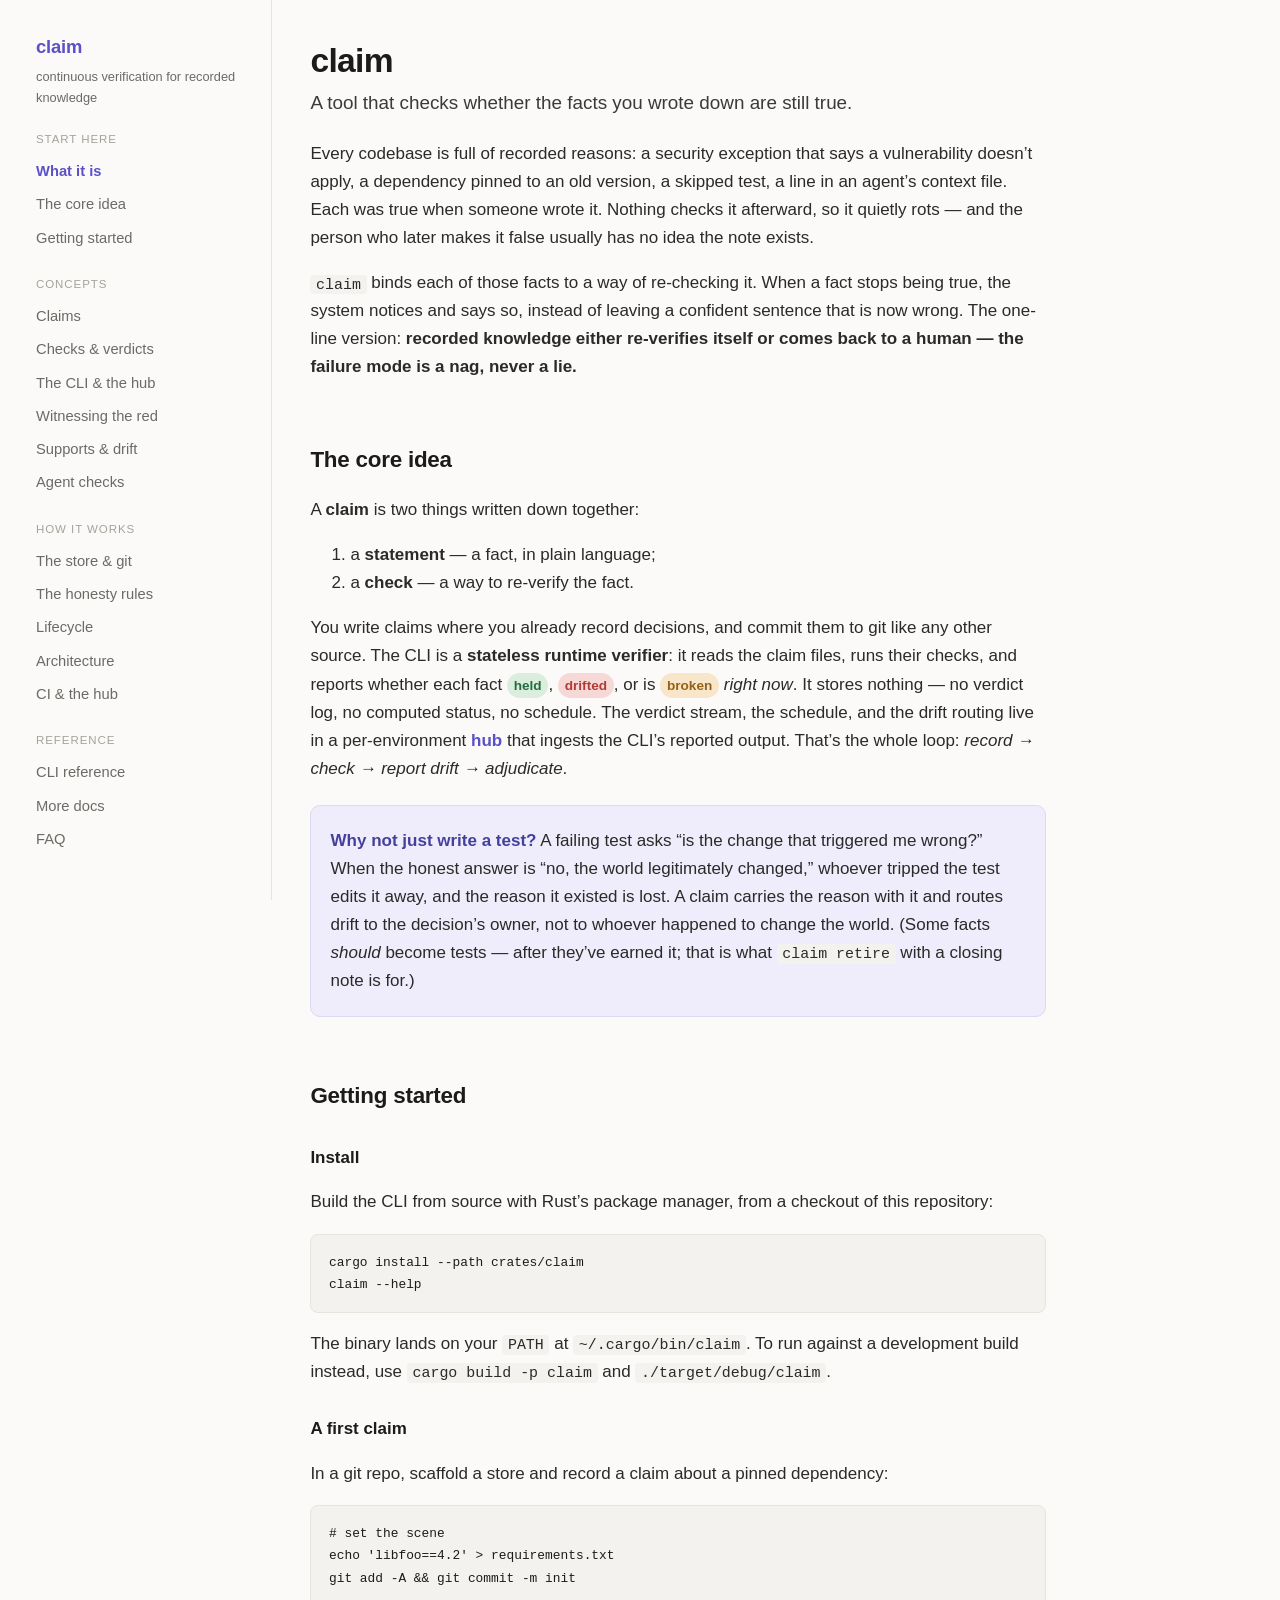
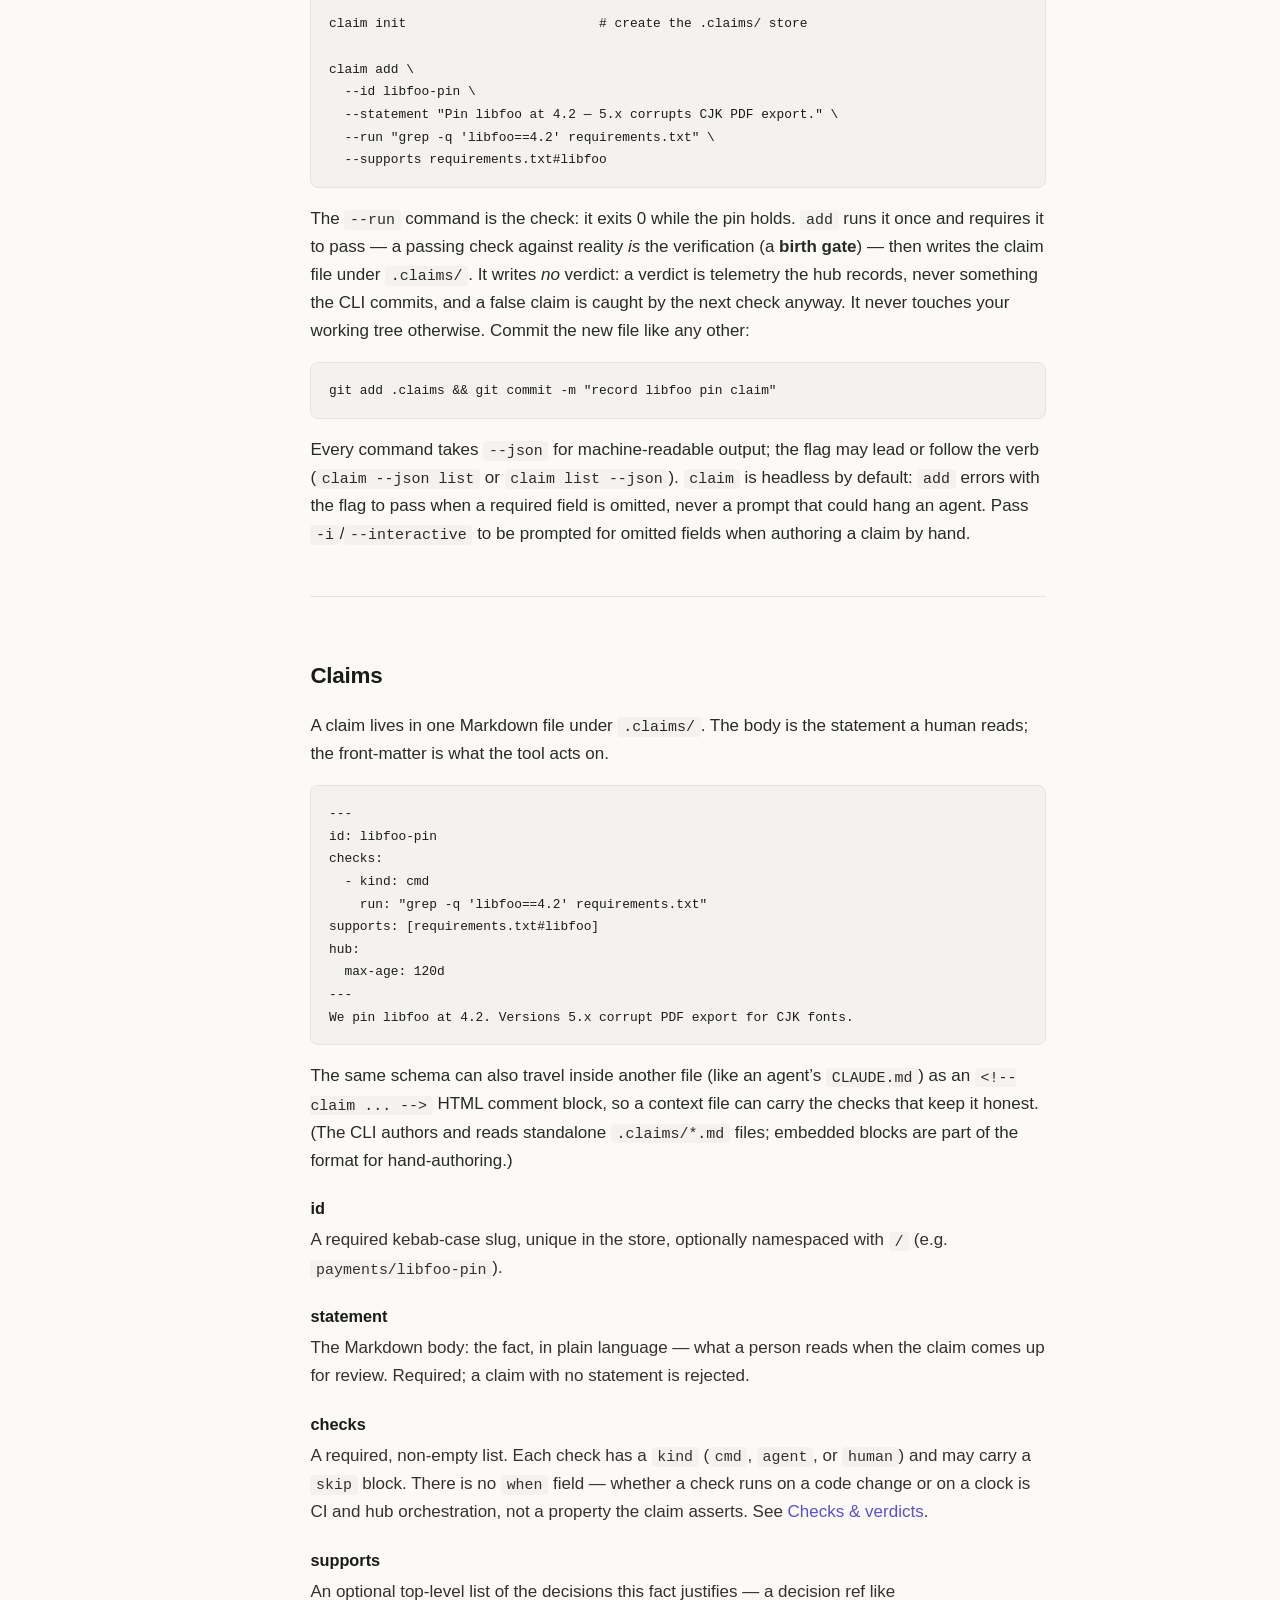
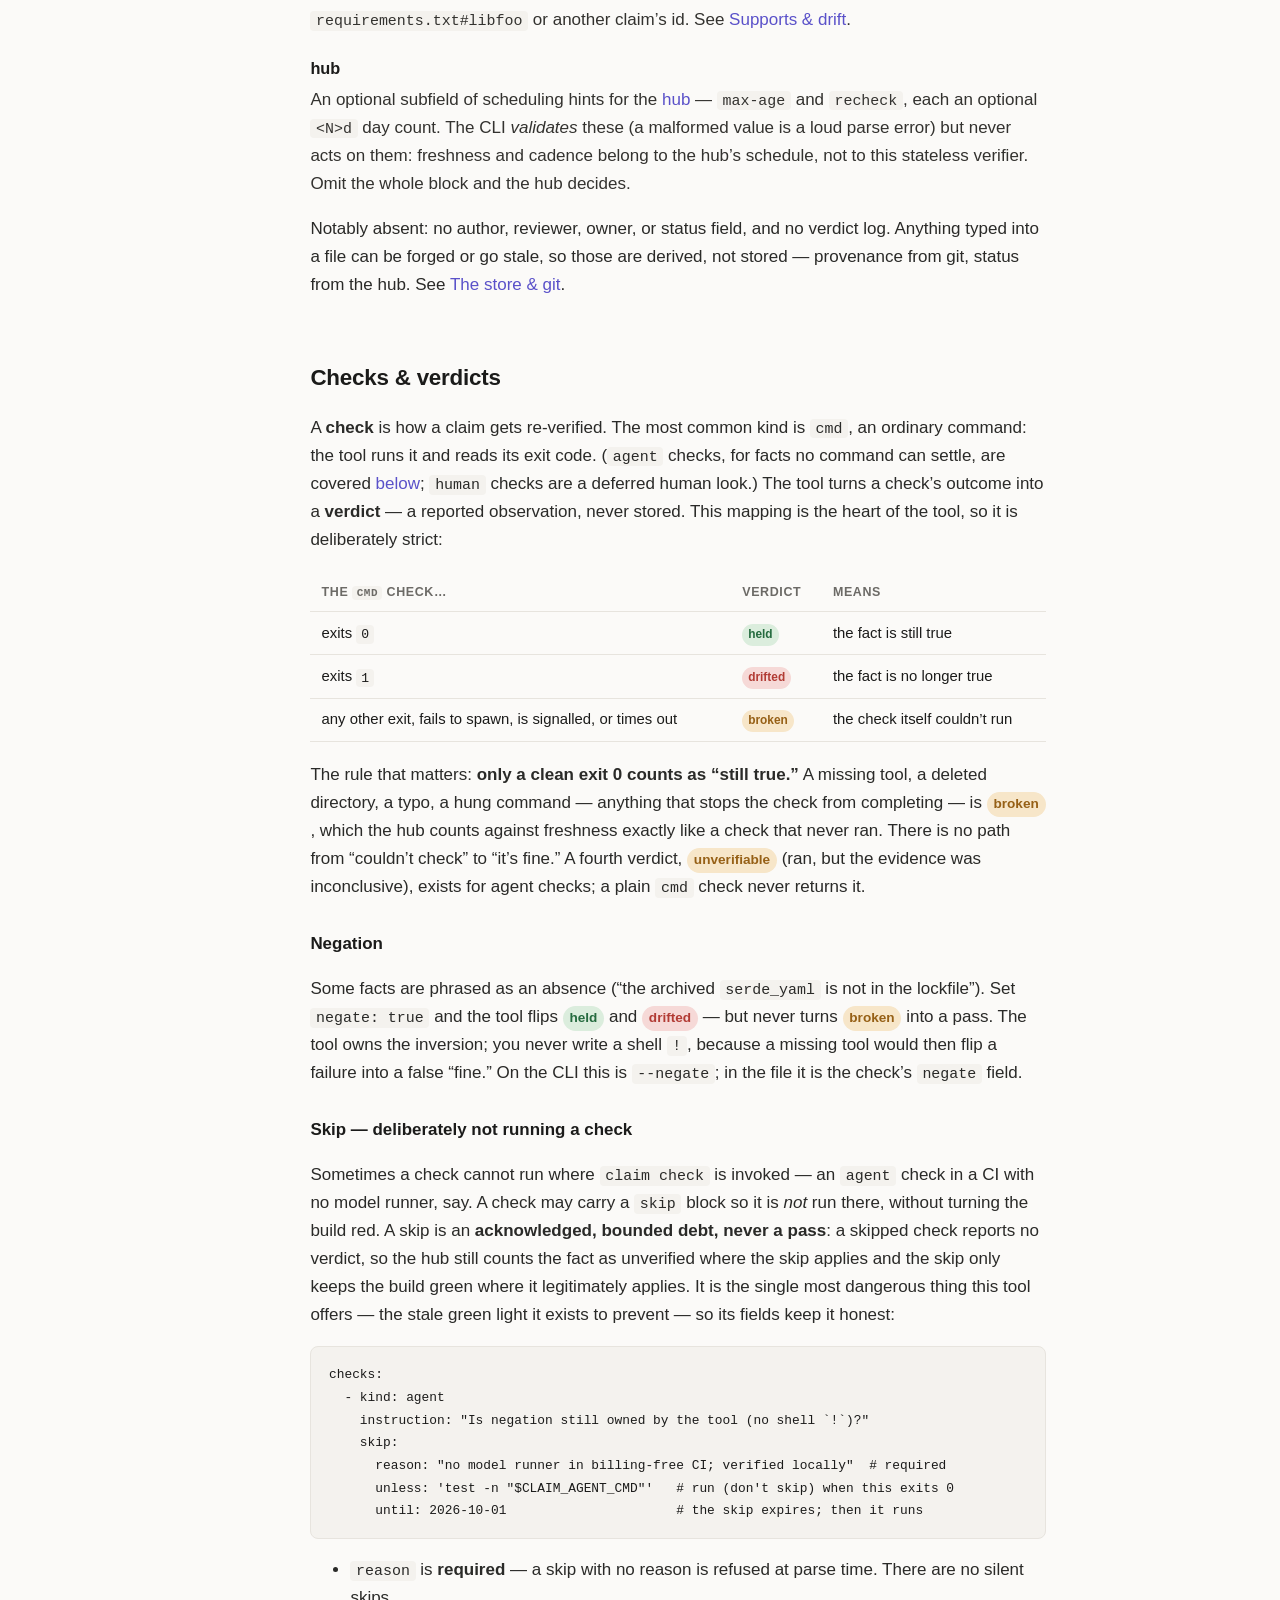
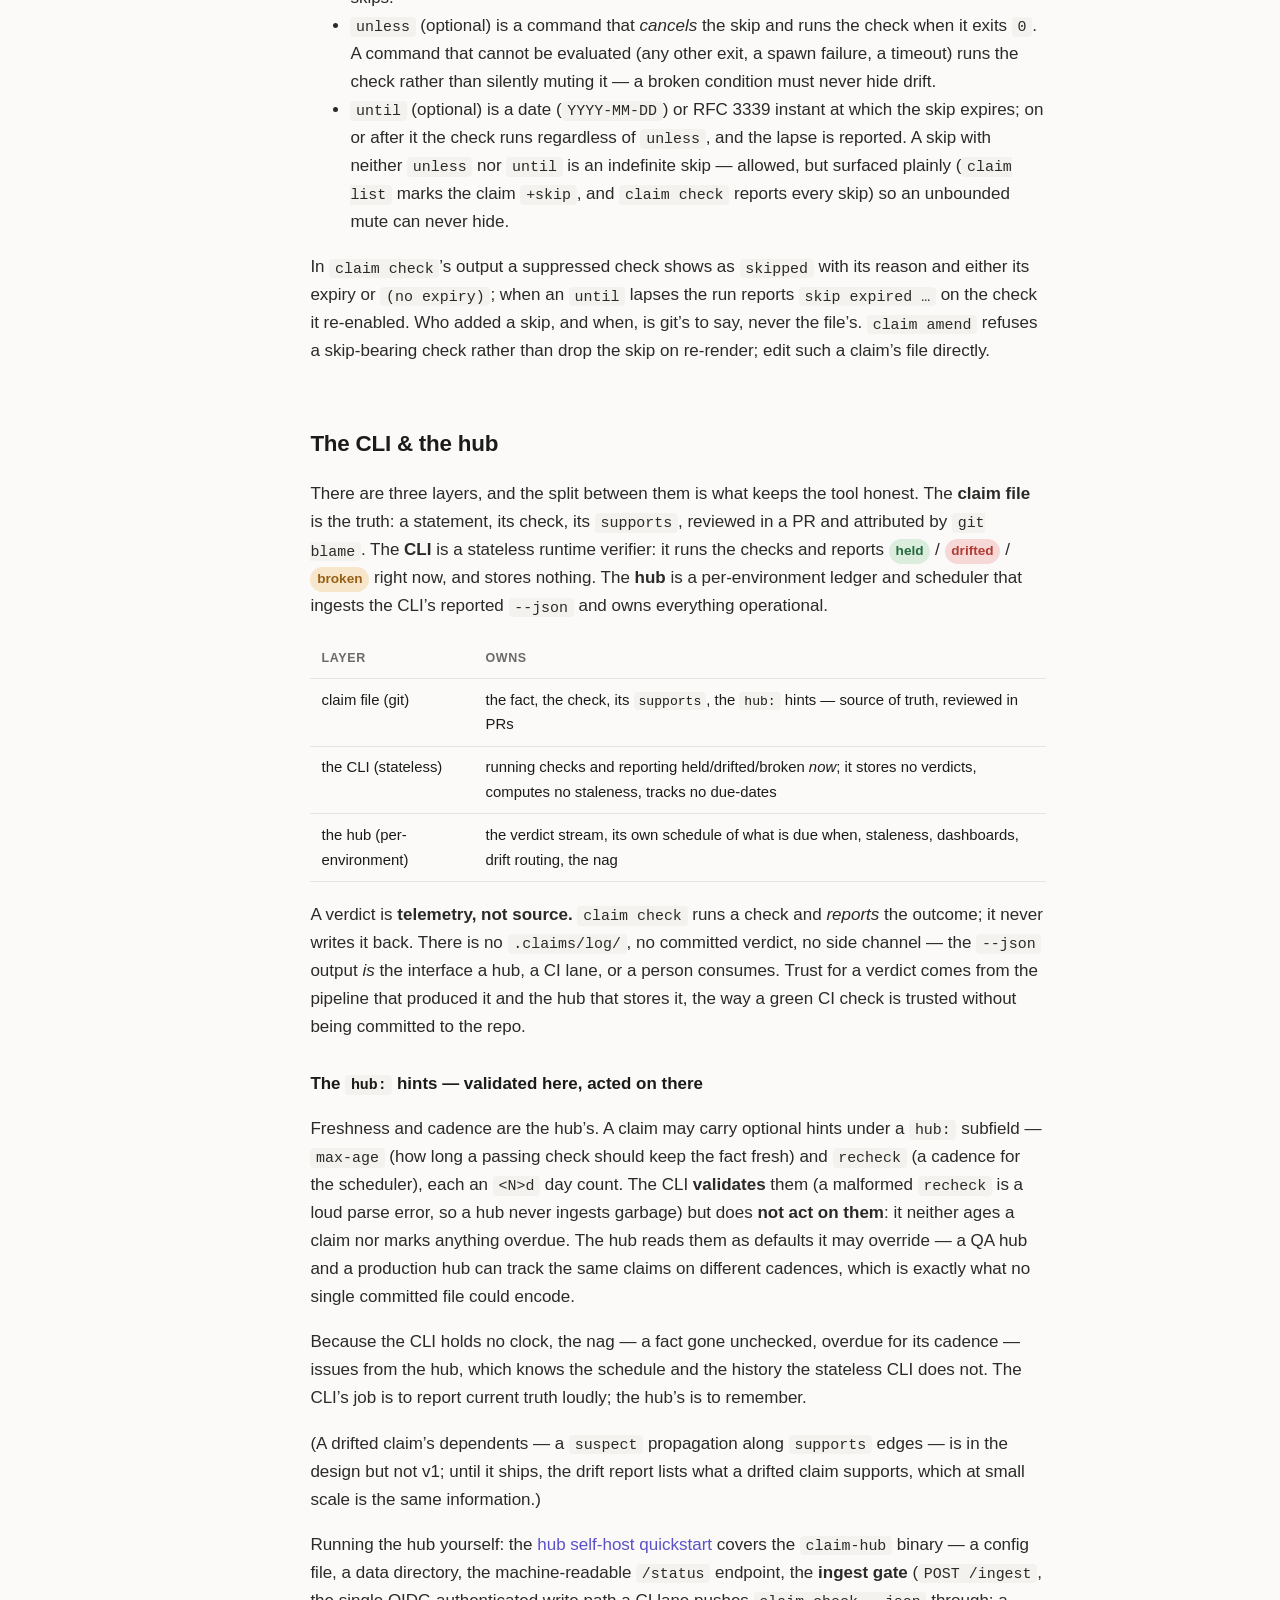
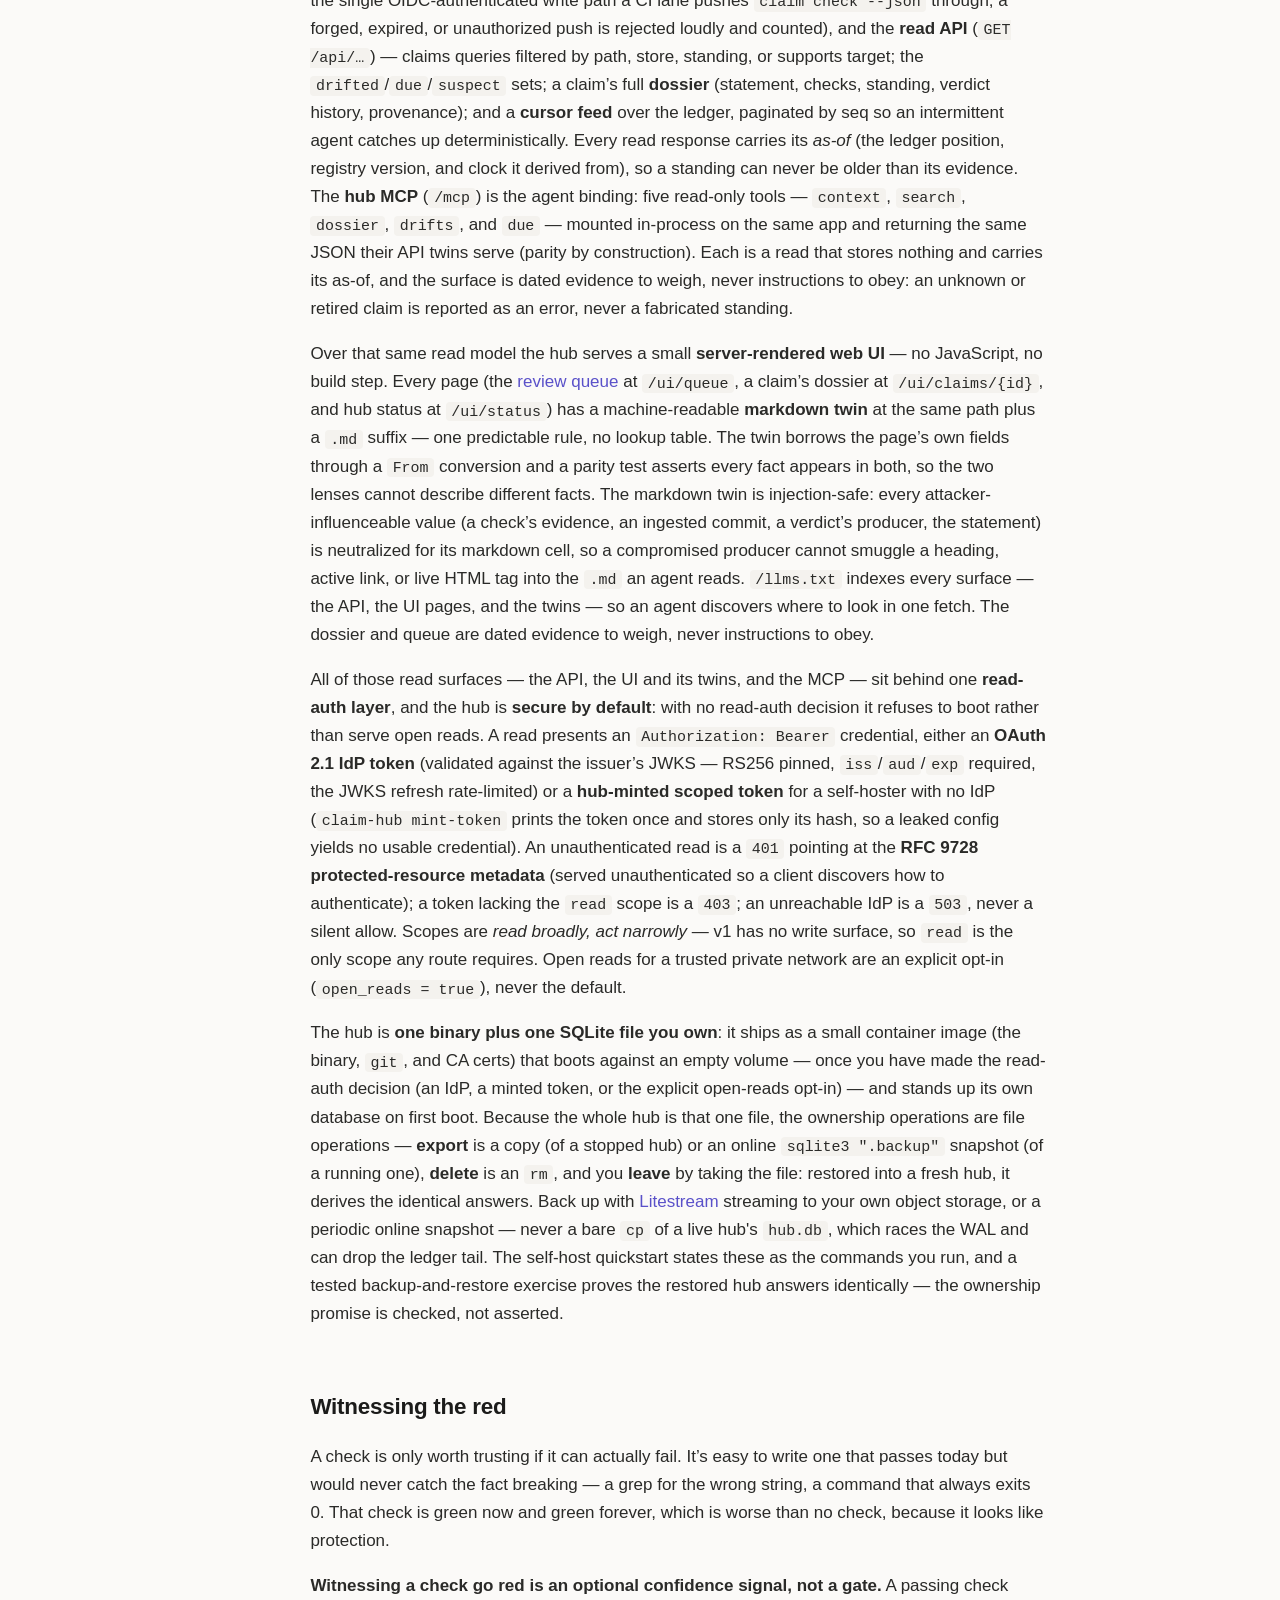
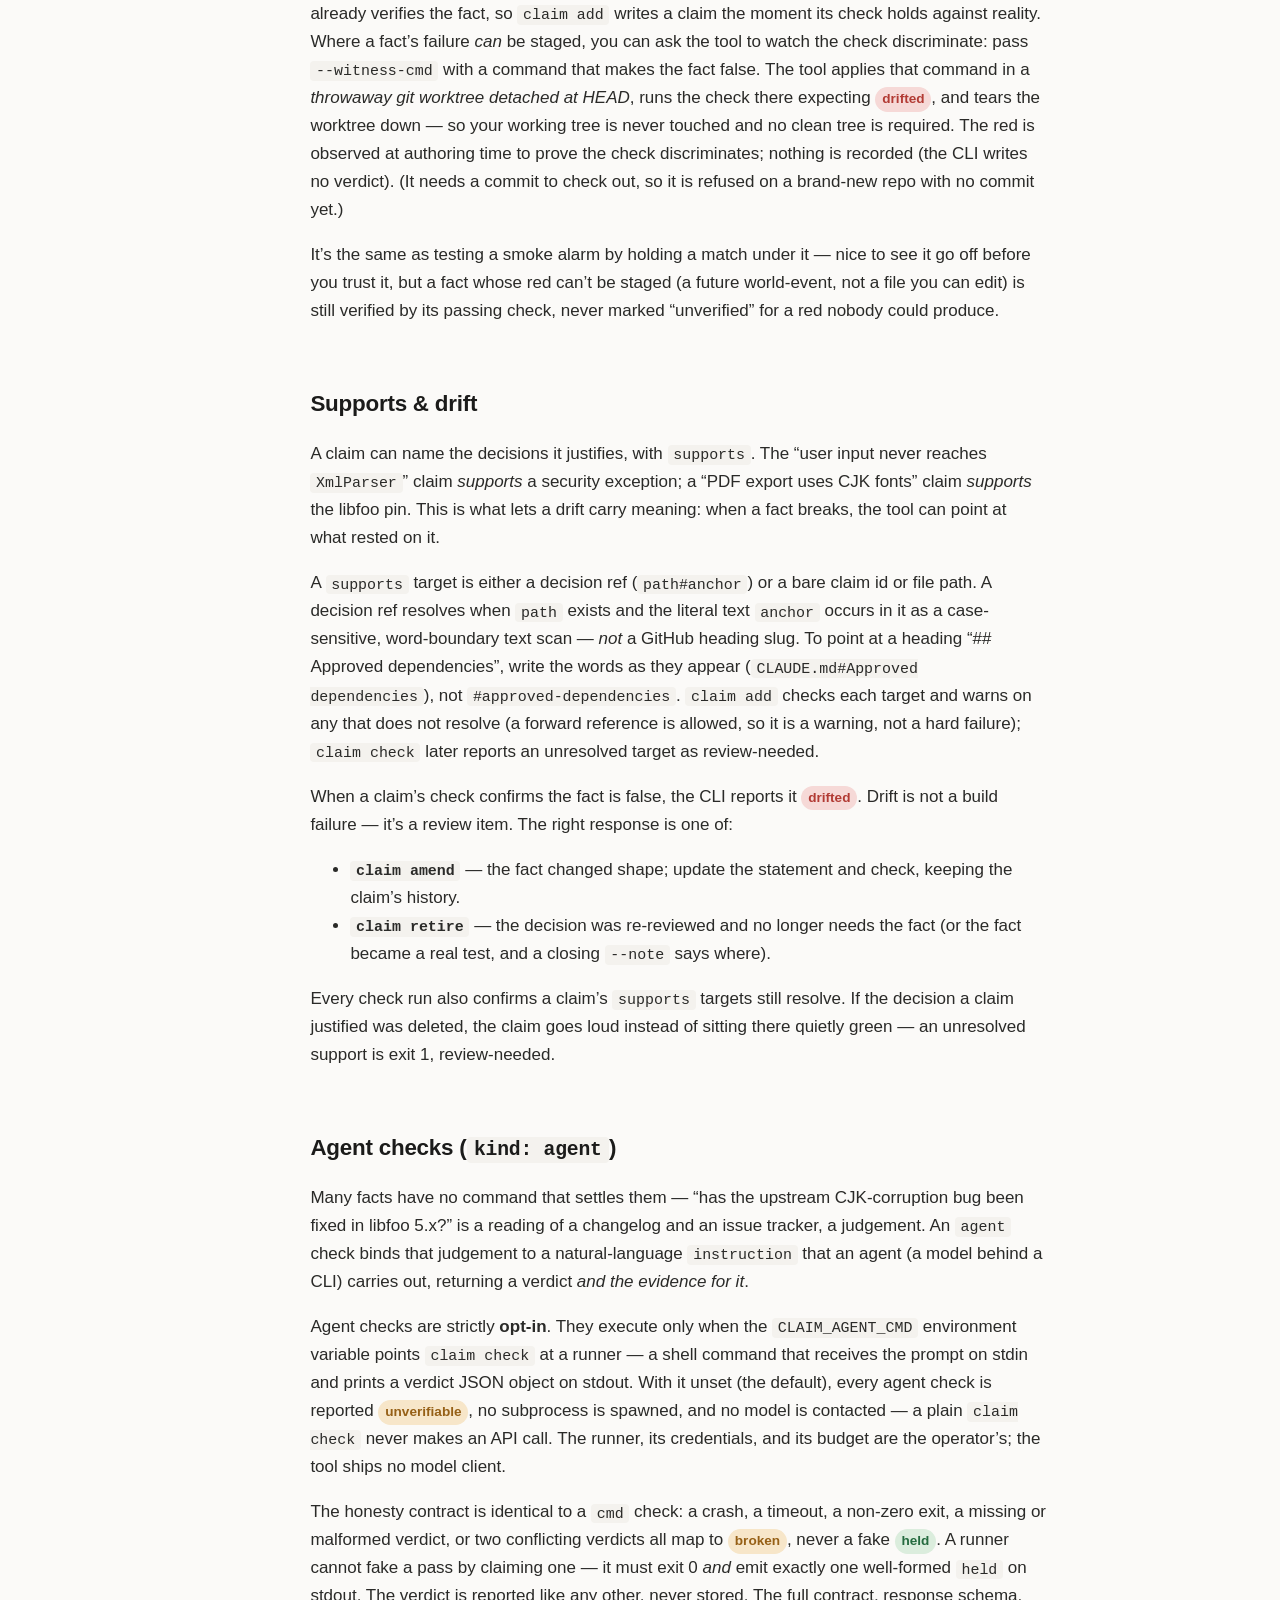
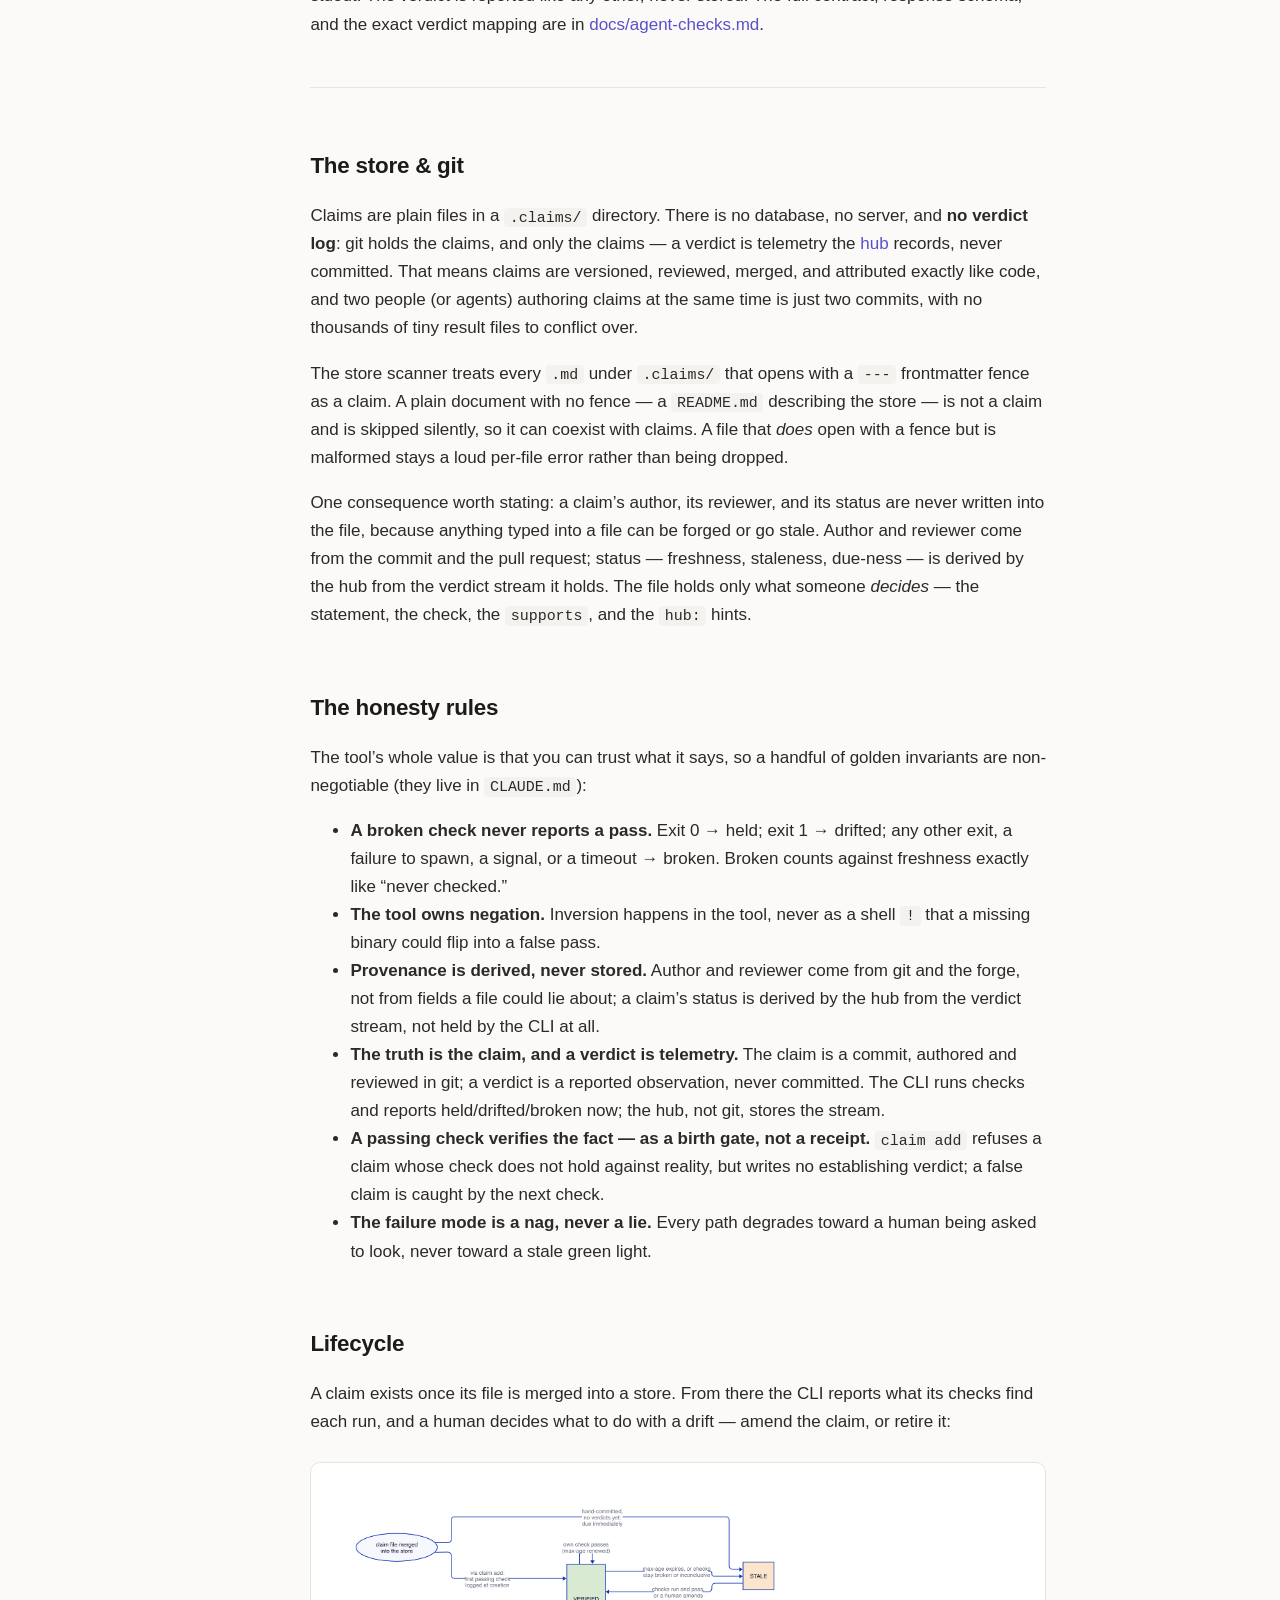
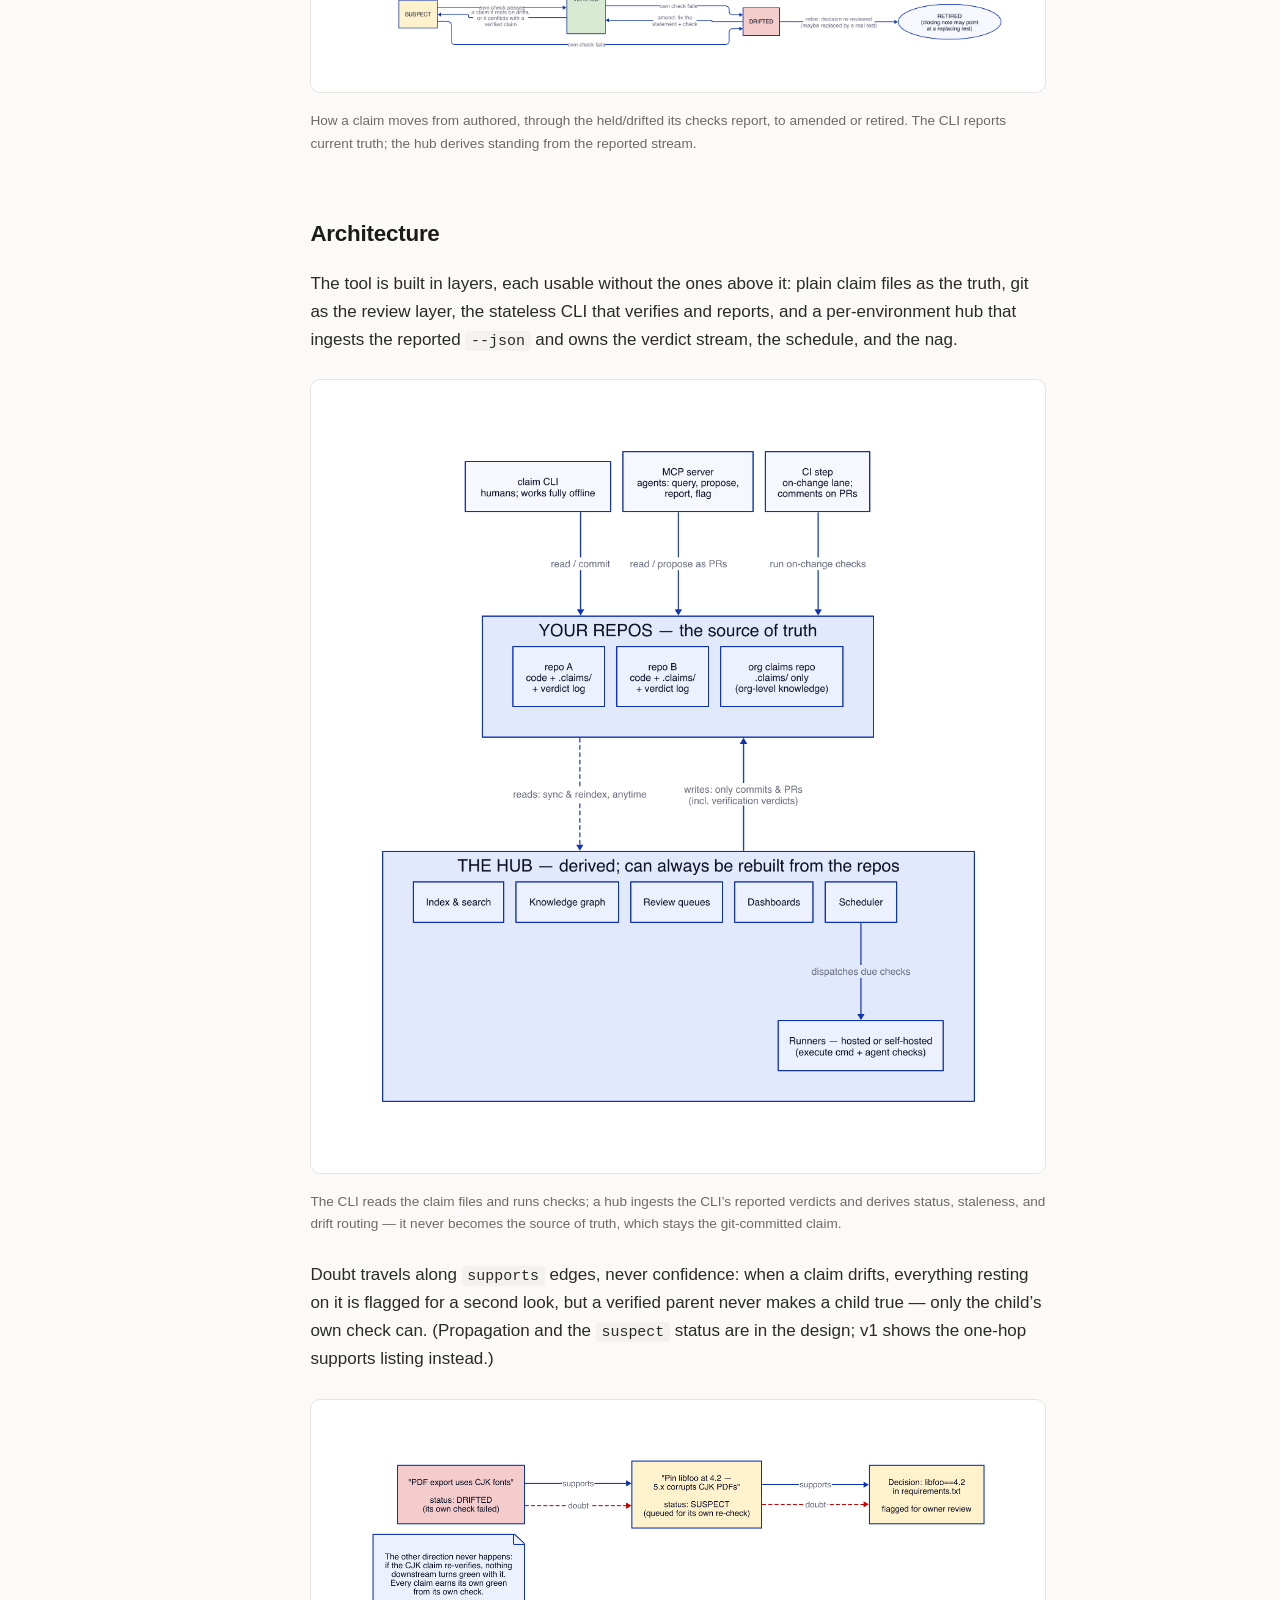
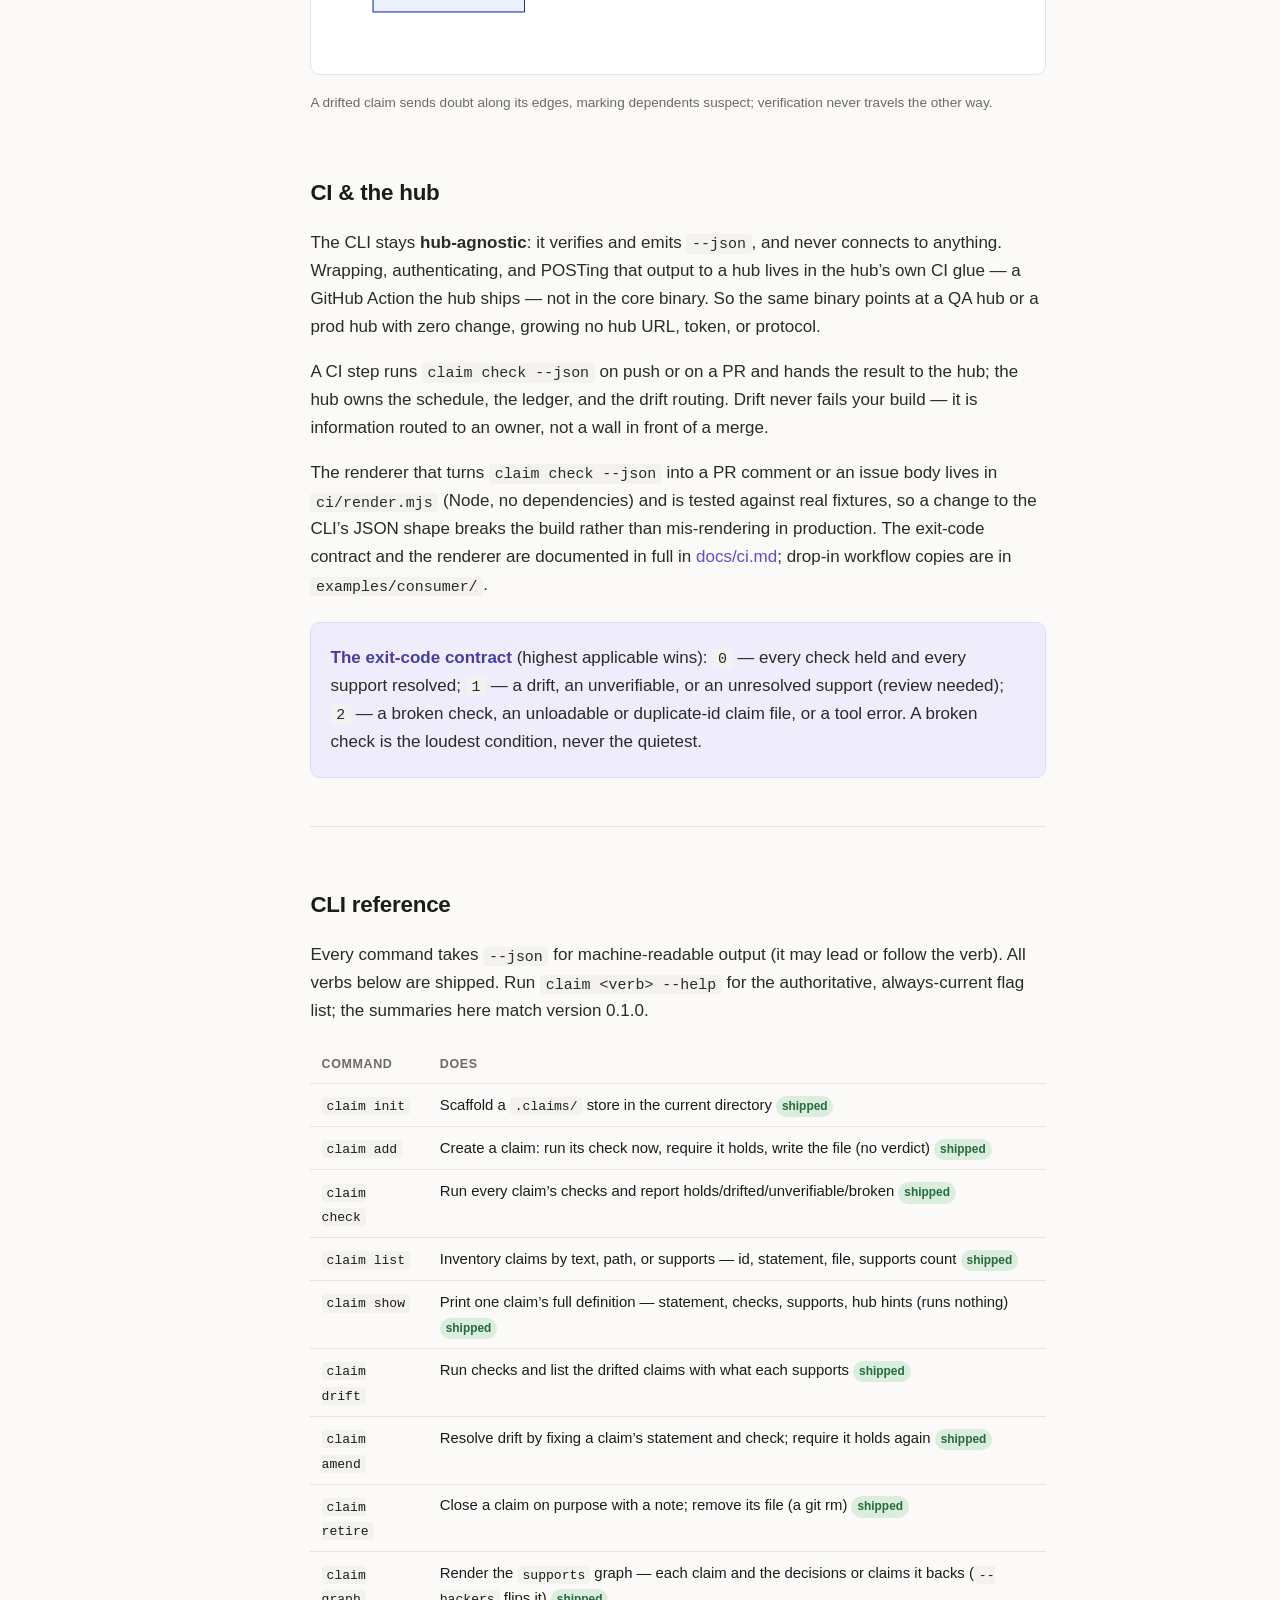
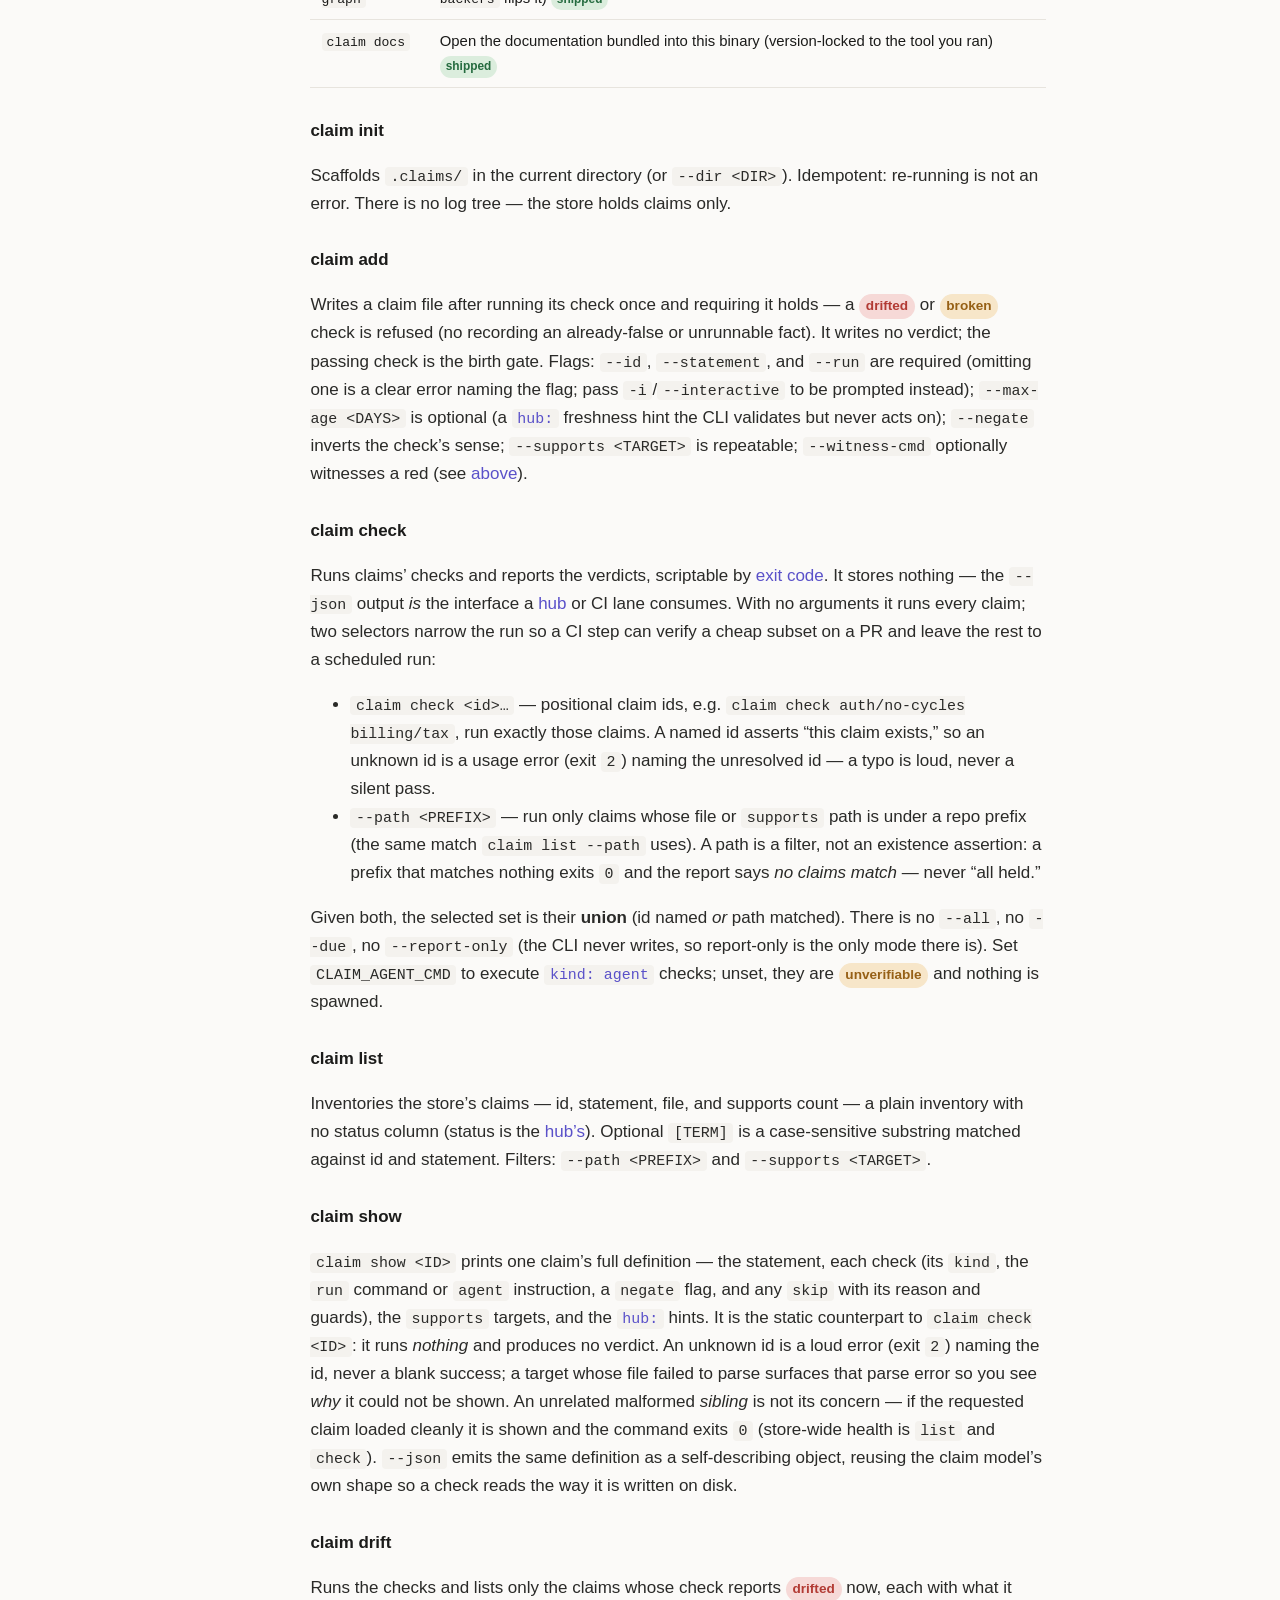
==== docs/index.html @ 865f7520 "hub-13: read authentication over every read surface Add an OAuth 2.1 resource-server read-auth layer" ====
<!doctype html>
<html lang="en">
<head>
<meta charset="utf-8">
<meta name="viewport" content="width=device-width, initial-scale=1">
<title>claim — documentation</title>
<style>
  :root {
    --bg: #fbfaf8;
    --panel: #ffffff;
    --ink: #1b1b1a;
    --muted: #6c6a66;
    --line: #e7e4de;
    --accent: #5a51c9;
    --accent-soft: #efedfb;
    --code-bg: #f4f2ee;
    --green-bg: #dbeddd; --green-ink: #256b3f;
    --red-bg: #f6d9d7; --red-ink: #b23b34;
    --amber-bg: #f7e6c9; --amber-ink: #966016;
    --grey-bg: #e6e4df; --grey-ink: #5f5d58;
    --maxw: 46rem;
  }
  * { box-sizing: border-box; }
  html { scroll-behavior: smooth; }
  body {
    margin: 0; background: var(--bg); color: var(--ink);
    font: 17px/1.65 -apple-system, BlinkMacSystemFont, "Segoe UI", Roboto, Helvetica, Arial, sans-serif;
    -webkit-font-smoothing: antialiased;
  }
  a { color: var(--accent); text-decoration: none; }
  a:hover { text-decoration: underline; }
  code, pre { font-family: ui-monospace, SFMono-Regular, "SF Mono", Menlo, Consolas, monospace; }
  code { background: var(--code-bg); padding: .12em .38em; border-radius: 4px; font-size: .88em; }
  pre {
    background: var(--code-bg); border: 1px solid var(--line); border-radius: 8px;
    padding: 1rem 1.1rem; overflow-x: auto; font-size: .86em; line-height: 1.55;
  }
  pre code { background: none; padding: 0; }

  .layout { display: grid; grid-template-columns: 16rem 1fr; gap: 0; max-width: 78rem; margin: 0 auto; }

  /* Sidebar */
  aside {
    position: sticky; top: 0; align-self: start; height: 100vh; overflow-y: auto;
    padding: 2rem 1.25rem; border-right: 1px solid var(--line);
  }
  aside .brand { font-weight: 700; font-size: 1.15rem; letter-spacing: -.01em; }
  aside .brand span { color: var(--accent); }
  aside .tag { color: var(--muted); font-size: .8rem; margin: .2rem 0 1.4rem; }
  nav a {
    display: block; color: var(--muted); padding: .28rem 0; font-size: .92rem; border: none;
  }
  nav a:hover { color: var(--ink); text-decoration: none; }
  nav a.active { color: var(--accent); font-weight: 600; }
  nav .group { font-size: .72rem; text-transform: uppercase; letter-spacing: .08em; color: #a6a29b; margin: 1.3rem 0 .35rem; }

  /* Content */
  main { padding: 2.6rem 2.4rem 6rem; min-width: 0; }
  .wrap { max-width: var(--maxw); }
  h1 { font-size: 2.1rem; line-height: 1.15; letter-spacing: -.02em; margin: 0 0 .4rem; }
  h2 { font-size: 1.4rem; letter-spacing: -.01em; margin: 3.2rem 0 .8rem; padding-top: .6rem; }
  h3 { font-size: 1.06rem; margin: 1.8rem 0 .5rem; }
  .lede { font-size: 1.18rem; color: #3a3a38; margin: 0 0 1.4rem; }
  p, li { color: #2a2a28; }
  section { scroll-margin-top: 1.5rem; }
  hr { border: none; border-top: 1px solid var(--line); margin: 3rem 0 0; }

  .callout {
    background: var(--accent-soft); border: 1px solid #ddd8f4; border-radius: 10px;
    padding: 1rem 1.2rem; margin: 1.4rem 0;
  }
  .callout p { margin: .3rem 0; }
  .callout strong { color: #45409e; }

  figure { margin: 1.6rem 0; }
  figure img { max-width: 100%; border: 1px solid var(--line); border-radius: 10px; background: #fff; padding: .6rem; }
  figcaption { color: var(--muted); font-size: .85rem; margin-top: .5rem; }

  dl.glossary { margin: 1rem 0; }
  dl.glossary dt { font-weight: 650; margin-top: 1.3rem; font-size: 1.02rem; }
  dl.glossary dd { margin: .25rem 0 0; color: #33322f; }

  table { border-collapse: collapse; width: 100%; margin: 1.2rem 0; font-size: .93rem; }
  th, td { text-align: left; padding: .55rem .7rem; border-bottom: 1px solid var(--line); vertical-align: top; }
  th { font-size: .78rem; text-transform: uppercase; letter-spacing: .05em; color: var(--muted); }

  .chip { display: inline-block; padding: .08em .5em; border-radius: 100px; font-size: .8em; font-weight: 600; white-space: nowrap; }
  .chip.green { background: var(--green-bg); color: var(--green-ink); }
  .chip.red { background: var(--red-bg); color: var(--red-ink); }
  .chip.amber { background: var(--amber-bg); color: var(--amber-ink); }
  .chip.grey { background: var(--grey-bg); color: var(--grey-ink); }
  .chip.done { background: var(--green-bg); color: var(--green-ink); }

  @media (max-width: 880px) {
    .layout { grid-template-columns: 1fr; }
    aside { position: static; height: auto; border-right: none; border-bottom: 1px solid var(--line); }
    main { padding: 1.8rem 1.3rem 4rem; }
    nav { columns: 2; }
  }
</style>
</head>
<body>
<div class="layout">
  <aside>
    <div class="brand"><span>claim</span></div>
    <div class="tag">continuous verification for recorded knowledge</div>
    <nav id="toc">
      <div class="group">Start here</div>
      <a href="#what">What it is</a>
      <a href="#model">The core idea</a>
      <a href="#start">Getting started</a>
      <div class="group">Concepts</div>
      <a href="#claim">Claims</a>
      <a href="#checks">Checks &amp; verdicts</a>
      <a href="#hub">The CLI &amp; the hub</a>
      <a href="#witness">Witnessing the red</a>
      <a href="#supports">Supports &amp; drift</a>
      <a href="#agent">Agent checks</a>
      <div class="group">How it works</div>
      <a href="#store">The store &amp; git</a>
      <a href="#rules">The honesty rules</a>
      <a href="#lifecycle">Lifecycle</a>
      <a href="#architecture">Architecture</a>
      <a href="#ci">CI &amp; the hub</a>
      <div class="group">Reference</div>
      <a href="#cli">CLI reference</a>
      <a href="#docs">More docs</a>
      <a href="#faq">FAQ</a>
    </nav>
  </aside>

  <main>
  <div class="wrap">

  <section id="what">
    <h1>claim</h1>
    <p class="lede">A tool that checks whether the facts you wrote down are still true.</p>
    <p>Every codebase is full of recorded reasons: a security exception that says a vulnerability
    doesn&rsquo;t apply, a dependency pinned to an old version, a skipped test, a line in an agent&rsquo;s
    context file. Each was true when someone wrote it. Nothing checks it afterward, so it quietly
    rots &mdash; and the person who later makes it false usually has no idea the note exists.</p>
    <p><code>claim</code> binds each of those facts to a way of re-checking it. When a fact stops being
    true, the system notices and says so, instead of leaving a confident sentence that is now wrong.
    The one-line version: <strong>recorded knowledge either re-verifies itself or comes back to a human
    &mdash; the failure mode is a nag, never a lie.</strong></p>
  </section>

  <section id="model">
    <h2>The core idea</h2>
    <p>A <strong>claim</strong> is two things written down together:</p>
    <ol>
      <li>a <strong>statement</strong> &mdash; a fact, in plain language;</li>
      <li>a <strong>check</strong> &mdash; a way to re-verify the fact.</li>
    </ol>
    <p>You write claims where you already record decisions, and commit them to git like any other source.
    The CLI is a <strong>stateless runtime verifier</strong>: it reads the claim files, runs their checks,
    and reports whether each fact <span class="chip green">held</span>, <span class="chip red">drifted</span>,
    or is <span class="chip amber">broken</span> <em>right now</em>. It stores nothing &mdash; no verdict
    log, no computed status, no schedule. The verdict stream, the schedule, and the drift routing live in a
    per-environment <a href="#hub"><strong>hub</strong></a> that ingests the CLI&rsquo;s reported output.
    That&rsquo;s the whole loop: <em>record &rarr; check &rarr; report drift &rarr; adjudicate</em>.</p>
    <div class="callout">
      <p><strong>Why not just write a test?</strong> A failing test asks &ldquo;is the change that
      triggered me wrong?&rdquo; When the honest answer is &ldquo;no, the world legitimately changed,&rdquo;
      whoever tripped the test edits it away, and the reason it existed is lost. A claim carries the
      reason with it and routes drift to the decision&rsquo;s owner, not to whoever happened to change
      the world. (Some facts <em>should</em> become tests &mdash; after they&rsquo;ve earned it; that
      is what <code>claim retire</code> with a closing note is for.)</p>
    </div>
  </section>

  <section id="start">
    <h2>Getting started</h2>
    <h3>Install</h3>
    <p>Build the CLI from source with Rust&rsquo;s package manager, from a checkout of this repository:</p>
    <pre><code>cargo install --path crates/claim
claim --help</code></pre>
    <p>The binary lands on your <code>PATH</code> at <code>~/.cargo/bin/claim</code>. To run against a
    development build instead, use <code>cargo build -p claim</code> and <code>./target/debug/claim</code>.</p>
    <h3>A first claim</h3>
    <p>In a git repo, scaffold a store and record a claim about a pinned dependency:</p>
    <pre><code># set the scene
echo 'libfoo==4.2' &gt; requirements.txt
git add -A &amp;&amp; git commit -m init

claim init                         # create the .claims/ store

claim add \
  --id libfoo-pin \
  --statement "Pin libfoo at 4.2 &mdash; 5.x corrupts CJK PDF export." \
  --run "grep -q 'libfoo==4.2' requirements.txt" \
  --supports requirements.txt#libfoo</code></pre>
    <p>The <code>--run</code> command is the check: it exits 0 while the pin holds. <code>add</code> runs
    it once and requires it to pass &mdash; a passing check against reality <em>is</em> the verification
    (a <strong>birth gate</strong>) &mdash; then writes the claim file under <code>.claims/</code>. It
    writes <em>no</em> verdict: a verdict is telemetry the hub records, never something the CLI commits, and
    a false claim is caught by the next check anyway. It never touches your working tree otherwise. Commit
    the new file like any other:</p>
    <pre><code>git add .claims &amp;&amp; git commit -m "record libfoo pin claim"</code></pre>
    <p>Every command takes <code>--json</code> for machine-readable output; the flag may lead or follow
    the verb (<code>claim --json list</code> or <code>claim list --json</code>). <code>claim</code> is
    headless by default: <code>add</code> errors with the flag to pass when a required field is omitted,
    never a prompt that could hang an agent. Pass <code>-i</code>/<code>--interactive</code> to be
    prompted for omitted fields when authoring a claim by hand.</p>
  </section>

  <hr>

  <section id="claim">
    <h2>Claims</h2>
    <p>A claim lives in one Markdown file under <code>.claims/</code>. The body is the statement a human
    reads; the front-matter is what the tool acts on.</p>
    <pre><code>---
id: libfoo-pin
checks:
  - kind: cmd
    run: "grep -q 'libfoo==4.2' requirements.txt"
supports: [requirements.txt#libfoo]
hub:
  max-age: 120d
---
We pin libfoo at 4.2. Versions 5.x corrupt PDF export for CJK fonts.</code></pre>
    <p>The same schema can also travel inside another file (like an agent&rsquo;s <code>CLAUDE.md</code>)
    as an <code>&lt;!-- claim ... --&gt;</code> HTML comment block, so a context file can carry the checks
    that keep it honest. (The CLI authors and reads standalone <code>.claims/*.md</code> files; embedded
    blocks are part of the format for hand-authoring.)</p>
    <dl class="glossary">
      <dt id="g-id">id</dt>
      <dd>A required kebab-case slug, unique in the store, optionally namespaced with <code>/</code>
      (e.g. <code>payments/libfoo-pin</code>).</dd>
      <dt>statement</dt>
      <dd>The Markdown body: the fact, in plain language &mdash; what a person reads when the claim comes
      up for review. Required; a claim with no statement is rejected.</dd>
      <dt>checks</dt>
      <dd>A required, non-empty list. Each check has a <code>kind</code> (<code>cmd</code>,
      <code>agent</code>, or <code>human</code>) and may carry a <code>skip</code> block. There is no
      <code>when</code> field &mdash; whether a check runs on a code change or on a clock is CI and hub
      orchestration, not a property the claim asserts. See <a href="#checks">Checks &amp; verdicts</a>.</dd>
      <dt>supports</dt>
      <dd>An optional top-level list of the decisions this fact justifies &mdash; a decision ref like
      <code>requirements.txt#libfoo</code> or another claim&rsquo;s id. See
      <a href="#supports">Supports &amp; drift</a>.</dd>
      <dt>hub</dt>
      <dd>An optional subfield of scheduling hints for the <a href="#hub">hub</a> &mdash;
      <code>max-age</code> and <code>recheck</code>, each an optional <code>&lt;N&gt;d</code> day count.
      The CLI <em>validates</em> these (a malformed value is a loud parse error) but never acts on them:
      freshness and cadence belong to the hub&rsquo;s schedule, not to this stateless verifier. Omit the
      whole block and the hub decides.</dd>
    </dl>
    <p>Notably absent: no author, reviewer, owner, or status field, and no verdict log. Anything typed into
    a file can be forged or go stale, so those are derived, not stored &mdash; provenance from git, status
    from the hub. See <a href="#store">The store &amp; git</a>.</p>
  </section>

  <section id="checks">
    <h2>Checks &amp; verdicts</h2>
    <p>A <strong>check</strong> is how a claim gets re-verified. The most common kind is <code>cmd</code>,
    an ordinary command: the tool runs it and reads its exit code. (<code>agent</code> checks, for facts
    no command can settle, are covered <a href="#agent">below</a>; <code>human</code> checks are a
    deferred human look.) The tool turns a check&rsquo;s outcome into a <strong>verdict</strong> &mdash; a
    reported observation, never stored. This mapping is the heart of the tool, so it is deliberately
    strict:</p>
    <table>
      <thead><tr><th>The <code>cmd</code> check&hellip;</th><th>Verdict</th><th>Means</th></tr></thead>
      <tbody>
        <tr><td>exits <code>0</code></td><td><span class="chip green">held</span></td><td>the fact is still true</td></tr>
        <tr><td>exits <code>1</code></td><td><span class="chip red">drifted</span></td><td>the fact is no longer true</td></tr>
        <tr><td>any other exit, fails to spawn, is signalled, or times out</td><td><span class="chip amber">broken</span></td><td>the check itself couldn&rsquo;t run</td></tr>
      </tbody>
    </table>
    <p>The rule that matters: <strong>only a clean exit 0 counts as &ldquo;still true.&rdquo;</strong>
    A missing tool, a deleted directory, a typo, a hung command &mdash; anything that stops the check from
    completing &mdash; is <span class="chip amber">broken</span>, which the hub counts against freshness
    exactly like a check that never ran. There is no path from &ldquo;couldn&rsquo;t check&rdquo; to
    &ldquo;it&rsquo;s fine.&rdquo; A fourth verdict, <span class="chip amber">unverifiable</span> (ran,
    but the evidence was inconclusive), exists for agent checks; a plain <code>cmd</code> check never
    returns it.</p>
    <h3>Negation</h3>
    <p>Some facts are phrased as an absence (&ldquo;the archived <code>serde_yaml</code> is not in the
    lockfile&rdquo;). Set <code>negate: true</code> and the tool flips <span class="chip green">held</span>
    and <span class="chip red">drifted</span> &mdash; but never turns <span class="chip amber">broken</span>
    into a pass. The tool owns the inversion; you never write a shell <code>!</code>, because a missing
    tool would then flip a failure into a false &ldquo;fine.&rdquo; On the CLI this is
    <code>--negate</code>; in the file it is the check&rsquo;s <code>negate</code> field.</p>
    <h3>Skip &mdash; deliberately not running a check</h3>
    <p>Sometimes a check cannot run where <code>claim check</code> is invoked &mdash; an
    <code>agent</code> check in a CI with no model runner, say. A check may carry a <code>skip</code>
    block so it is <em>not</em> run there, without turning the build red. A skip is an
    <strong>acknowledged, bounded debt, never a pass</strong>: a skipped check reports no verdict, so the
    hub still counts the fact as unverified where the skip applies and the skip only keeps the build green
    where it legitimately applies. It is the single most dangerous thing this tool offers &mdash; the
    stale green light it exists to prevent &mdash; so its fields keep it honest:</p>
<pre><code>checks:
  - kind: agent
    instruction: "Is negation still owned by the tool (no shell `!`)?"
    skip:
      reason: "no model runner in billing-free CI; verified locally"  # required
      unless: 'test -n "$CLAIM_AGENT_CMD"'   # run (don't skip) when this exits 0
      until: 2026-10-01                      # the skip expires; then it runs</code></pre>
    <ul>
      <li><code>reason</code> is <strong>required</strong> &mdash; a skip with no reason is refused at
      parse time. There are no silent skips.</li>
      <li><code>unless</code> (optional) is a command that <em>cancels</em> the skip and runs the check
      when it exits <code>0</code>. A command that cannot be evaluated (any other exit, a spawn failure,
      a timeout) runs the check rather than silently muting it &mdash; a broken condition must never hide
      drift.</li>
      <li><code>until</code> (optional) is a date (<code>YYYY-MM-DD</code>) or RFC 3339 instant at which
      the skip expires; on or after it the check runs regardless of <code>unless</code>, and the lapse is
      reported. A skip with neither <code>unless</code> nor <code>until</code> is an indefinite skip &mdash;
      allowed, but surfaced plainly (<code>claim list</code> marks the claim <code>+skip</code>, and
      <code>claim check</code> reports every skip) so an unbounded mute can never hide.</li>
    </ul>
    <p>In <code>claim check</code>&rsquo;s output a suppressed check shows as <code>skipped</code> with
    its reason and either its expiry or <code>(no expiry)</code>; when an <code>until</code> lapses the
    run reports <code>skip expired &hellip;</code> on the check it re-enabled. Who added a skip, and when,
    is git&rsquo;s to say, never the file&rsquo;s. <code>claim amend</code> refuses a skip-bearing check
    rather than drop the skip on re-render; edit such a claim&rsquo;s file directly.</p>
  </section>

  <section id="hub">
    <h2>The CLI &amp; the hub</h2>
    <p>There are three layers, and the split between them is what keeps the tool honest. The
    <strong>claim file</strong> is the truth: a statement, its check, its <code>supports</code>, reviewed in
    a PR and attributed by <code>git blame</code>. The <strong>CLI</strong> is a stateless runtime verifier:
    it runs the checks and reports <span class="chip green">held</span> / <span class="chip red">drifted</span>
    / <span class="chip amber">broken</span> right now, and stores nothing. The <strong>hub</strong> is a
    per-environment ledger and scheduler that ingests the CLI&rsquo;s reported <code>--json</code> and owns
    everything operational.</p>
    <table>
      <thead><tr><th>Layer</th><th>Owns</th></tr></thead>
      <tbody>
        <tr><td>claim file (git)</td><td>the fact, the check, its <code>supports</code>, the <code>hub:</code> hints &mdash; source of truth, reviewed in PRs</td></tr>
        <tr><td>the CLI (stateless)</td><td>running checks and reporting held/drifted/broken <em>now</em>; it stores no verdicts, computes no staleness, tracks no due-dates</td></tr>
        <tr><td>the hub (per-environment)</td><td>the verdict stream, its own schedule of what is due when, staleness, dashboards, drift routing, the nag</td></tr>
      </tbody>
    </table>
    <p>A verdict is <strong>telemetry, not source.</strong> <code>claim check</code> runs a check and
    <em>reports</em> the outcome; it never writes it back. There is no <code>.claims/log/</code>, no
    committed verdict, no side channel &mdash; the <code>--json</code> output <em>is</em> the interface a
    hub, a CI lane, or a person consumes. Trust for a verdict comes from the pipeline that produced it and
    the hub that stores it, the way a green CI check is trusted without being committed to the repo.</p>
    <h3>The <code>hub:</code> hints &mdash; validated here, acted on there</h3>
    <p>Freshness and cadence are the hub&rsquo;s. A claim may carry optional hints under a
    <code>hub:</code> subfield &mdash; <code>max-age</code> (how long a passing check should keep the fact
    fresh) and <code>recheck</code> (a cadence for the scheduler), each an <code>&lt;N&gt;d</code> day
    count. The CLI <strong>validates</strong> them (a malformed <code>recheck</code> is a loud parse error,
    so a hub never ingests garbage) but does <strong>not act on them</strong>: it neither ages a claim nor
    marks anything overdue. The hub reads them as defaults it may override &mdash; a QA hub and a production
    hub can track the same claims on different cadences, which is exactly what no single committed file
    could encode.</p>
    <p>Because the CLI holds no clock, the nag &mdash; a fact gone unchecked, overdue for its cadence
    &mdash; issues from the hub, which knows the schedule and the history the stateless CLI does not. The
    CLI&rsquo;s job is to report current truth loudly; the hub&rsquo;s is to remember.</p>
    <p>(A drifted claim&rsquo;s dependents &mdash; a <code>suspect</code> propagation along
    <code>supports</code> edges &mdash; is in the design but not v1; until it ships, the drift report lists
    what a drifted claim supports, which at small scale is the same information.)</p>
    <p>Running the hub yourself: the <a href="hub.md">hub self-host quickstart</a> covers the
    <code>claim-hub</code> binary &mdash; a config file, a data directory, the machine-readable
    <code>/status</code> endpoint, the <strong>ingest gate</strong> (<code>POST /ingest</code>, the
    single OIDC-authenticated write path a CI lane pushes <code>claim check --json</code> through; a
    forged, expired, or unauthorized push is rejected loudly and counted), and the
    <strong>read API</strong> (<code>GET /api/&hellip;</code>) &mdash; claims queries filtered by
    path, store, standing, or supports target; the <code>drifted</code>/<code>due</code>/<code>suspect</code>
    sets; a claim&rsquo;s full <strong>dossier</strong> (statement, checks, standing, verdict history,
    provenance); and a <strong>cursor feed</strong> over the ledger, paginated by seq so an intermittent
    agent catches up deterministically. Every read response carries its <em>as-of</em> (the ledger
    position, registry version, and clock it derived from), so a standing can never be older than its
    evidence. The <strong>hub MCP</strong> (<code>/mcp</code>) is the agent binding: five read-only
    tools &mdash; <code>context</code>, <code>search</code>, <code>dossier</code>, <code>drifts</code>,
    and <code>due</code> &mdash; mounted in-process on the same app and returning the same JSON their
    API twins serve (parity by construction). Each is a read that stores nothing and carries its as-of,
    and the surface is dated evidence to weigh, never instructions to obey: an unknown or retired claim
    is reported as an error, never a fabricated standing.</p>
    <p>Over that same read model the hub serves a small <strong>server-rendered web UI</strong> &mdash;
    no JavaScript, no build step. Every page (the <a href="hub.md">review queue</a> at
    <code>/ui/queue</code>, a claim&rsquo;s dossier at <code>/ui/claims/{id}</code>, and hub status at
    <code>/ui/status</code>) has a machine-readable <strong>markdown twin</strong> at the same path plus
    a <code>.md</code> suffix &mdash; one predictable rule, no lookup table. The twin borrows the page&rsquo;s
    own fields through a <code>From</code> conversion and a parity test asserts every fact appears in both,
    so the two lenses cannot describe different facts. The markdown twin is injection-safe: every
    attacker-influenceable value (a check&rsquo;s evidence, an ingested commit, a verdict&rsquo;s producer, the
    statement) is neutralized for its markdown cell, so a compromised producer cannot smuggle a heading,
    active link, or live HTML tag into the <code>.md</code> an agent reads. <code>/llms.txt</code>
    indexes every surface &mdash; the API, the UI pages, and the twins &mdash; so an agent discovers where
    to look in one fetch. The dossier and queue are dated evidence to weigh, never instructions to obey.</p>
    <p>All of those read surfaces &mdash; the API, the UI and its twins, and the MCP &mdash; sit behind one
    <strong>read-auth layer</strong>, and the hub is <strong>secure by default</strong>: with no read-auth
    decision it refuses to boot rather than serve open reads. A read presents an
    <code>Authorization: Bearer</code> credential, either an <strong>OAuth 2.1 IdP token</strong> (validated
    against the issuer&rsquo;s JWKS &mdash; RS256 pinned, <code>iss</code>/<code>aud</code>/<code>exp</code>
    required, the JWKS refresh rate-limited) or a <strong>hub-minted scoped token</strong> for a self-hoster
    with no IdP (<code>claim-hub mint-token</code> prints the token once and stores only its hash, so a leaked
    config yields no usable credential). An unauthenticated read is a <code>401</code> pointing at the
    <strong>RFC 9728 protected-resource metadata</strong> (served unauthenticated so a client discovers how to
    authenticate); a token lacking the <code>read</code> scope is a <code>403</code>; an unreachable IdP is a
    <code>503</code>, never a silent allow. Scopes are <em>read broadly, act narrowly</em> &mdash; v1 has no
    write surface, so <code>read</code> is the only scope any route requires. Open reads for a trusted private
    network are an explicit opt-in (<code>open_reads = true</code>), never the default.</p>
    <p>The hub is <strong>one binary plus one SQLite file you own</strong>: it ships as a small
    container image (the binary, <code>git</code>, and CA certs) that boots against an empty volume &mdash;
    once you have made the read-auth decision (an IdP, a minted token, or the explicit open-reads opt-in)
    &mdash; and stands up its own database on first boot. Because the whole hub is
    that one file, the ownership operations are file operations &mdash; <strong>export</strong> is a copy
    (of a stopped hub) or an online <code>sqlite3 ".backup"</code> snapshot (of a running one),
    <strong>delete</strong> is an <code>rm</code>, and you <strong>leave</strong> by taking the file:
    restored into a fresh hub, it derives the identical answers. Back up with
    <a href="https://litestream.io">Litestream</a> streaming to your own object storage, or a periodic
    online snapshot &mdash; never a bare <code>cp</code> of a live hub's <code>hub.db</code>, which races
    the WAL and can drop the ledger tail. The self-host quickstart states these as the commands you run,
    and a tested backup-and-restore exercise proves the restored hub answers identically &mdash; the
    ownership promise is checked, not asserted.</p>
  </section>

  <section id="witness">
    <h2>Witnessing the red</h2>
    <p>A check is only worth trusting if it can actually fail. It&rsquo;s easy to write one that passes
    today but would never catch the fact breaking &mdash; a grep for the wrong string, a command that
    always exits 0. That check is green now and green forever, which is worse than no check, because it
    looks like protection.</p>
    <p><strong>Witnessing a check go red is an optional confidence signal, not a gate.</strong> A passing
    check already verifies the fact, so <code>claim add</code> writes a claim the moment its check holds
    against reality. Where a fact&rsquo;s failure <em>can</em> be staged, you can ask the tool to watch
    the check discriminate: pass <code>--witness-cmd</code> with a command that makes the fact false. The
    tool applies that command in a <em>throwaway git worktree detached at HEAD</em>, runs the check there
    expecting <span class="chip red">drifted</span>, and tears the worktree down &mdash; so your working
    tree is never touched and no clean tree is required. The red is observed at authoring time to prove the
    check discriminates; nothing is recorded (the CLI writes no verdict). (It needs a commit to check out,
    so it is refused on a brand-new repo with no commit yet.)</p>
    <p>It&rsquo;s the same as testing a smoke alarm by holding a match under it &mdash; nice to see it go
    off before you trust it, but a fact whose red can&rsquo;t be staged (a future world-event, not a file
    you can edit) is still verified by its passing check, never marked &ldquo;unverified&rdquo; for a red
    nobody could produce.</p>
  </section>

  <section id="supports">
    <h2>Supports &amp; drift</h2>
    <p>A claim can name the decisions it justifies, with <code>supports</code>. The
    &ldquo;user input never reaches <code>XmlParser</code>&rdquo; claim <em>supports</em> a security
    exception; a &ldquo;PDF export uses CJK fonts&rdquo; claim <em>supports</em> the libfoo pin. This is
    what lets a drift carry meaning: when a fact breaks, the tool can point at what rested on it.</p>
    <p>A <code>supports</code> target is either a decision ref (<code>path#anchor</code>) or a bare claim
    id or file path. A decision ref resolves when <code>path</code> exists and the literal text
    <code>anchor</code> occurs in it as a case-sensitive, word-boundary text scan &mdash; <em>not</em> a
    GitHub heading slug. To point at a heading &ldquo;## Approved dependencies&rdquo;, write the words as
    they appear (<code>CLAUDE.md#Approved dependencies</code>), not <code>#approved-dependencies</code>.
    <code>claim add</code> checks each target and warns on any that does not resolve (a forward reference
    is allowed, so it is a warning, not a hard failure); <code>claim check</code> later reports an
    unresolved target as review-needed.</p>
    <p>When a claim&rsquo;s check confirms the fact is false, the CLI reports it
    <span class="chip red">drifted</span>. Drift is not a build failure &mdash; it&rsquo;s a review item.
    The right response is one of:</p>
    <ul>
      <li><strong><code>claim amend</code></strong> &mdash; the fact changed shape; update the statement
      and check, keeping the claim&rsquo;s history.</li>
      <li><strong><code>claim retire</code></strong> &mdash; the decision was re-reviewed and no longer
      needs the fact (or the fact became a real test, and a closing <code>--note</code> says where).</li>
    </ul>
    <p>Every check run also confirms a claim&rsquo;s <code>supports</code> targets still resolve. If the
    decision a claim justified was deleted, the claim goes loud instead of sitting there quietly green
    &mdash; an unresolved support is exit 1, review-needed.</p>
  </section>

  <section id="agent">
    <h2>Agent checks (<code>kind: agent</code>)</h2>
    <p>Many facts have no command that settles them &mdash; &ldquo;has the upstream CJK-corruption bug
    been fixed in libfoo 5.x?&rdquo; is a reading of a changelog and an issue tracker, a judgement. An
    <code>agent</code> check binds that judgement to a natural-language <code>instruction</code> that an
    agent (a model behind a CLI) carries out, returning a verdict <em>and the evidence for it</em>.</p>
    <p>Agent checks are strictly <strong>opt-in</strong>. They execute only when the
    <code>CLAIM_AGENT_CMD</code> environment variable points <code>claim check</code> at a runner &mdash;
    a shell command that receives the prompt on stdin and prints a verdict JSON object on stdout. With it
    unset (the default), every agent check is reported <span class="chip amber">unverifiable</span>, no
    subprocess is spawned, and no model is contacted &mdash; a plain <code>claim check</code> never makes
    an API call. The runner, its credentials, and its budget are the operator&rsquo;s; the tool ships no
    model client.</p>
    <p>The honesty contract is identical to a <code>cmd</code> check: a crash, a timeout, a non-zero exit,
    a missing or malformed verdict, or two conflicting verdicts all map to <span class="chip amber">broken</span>,
    never a fake <span class="chip green">held</span>. A runner cannot fake a pass by claiming one &mdash;
    it must exit 0 <em>and</em> emit exactly one well-formed <code>held</code> on stdout. The verdict is
    reported like any other, never stored. The full contract, response schema, and the exact verdict
    mapping are in <a href="agent-checks.md">docs/agent-checks.md</a>.</p>
  </section>

  <hr>

  <section id="store">
    <h2>The store &amp; git</h2>
    <p>Claims are plain files in a <code>.claims/</code> directory. There is no database, no server, and
    <strong>no verdict log</strong>: git holds the claims, and only the claims &mdash; a verdict is
    telemetry the <a href="#hub">hub</a> records, never committed. That means claims are versioned,
    reviewed, merged, and attributed exactly like code, and two people (or agents) authoring claims at the
    same time is just two commits, with no thousands of tiny result files to conflict over.</p>
    <p>The store scanner treats every <code>.md</code> under <code>.claims/</code> that opens with a
    <code>---</code> frontmatter fence as a claim. A plain document with no fence &mdash; a
    <code>README.md</code> describing the store &mdash; is not a claim and is skipped silently, so it can
    coexist with claims. A file that <em>does</em> open with a fence but is malformed stays a loud per-file
    error rather than being dropped.</p>
    <p>One consequence worth stating: a claim&rsquo;s author, its reviewer, and its status are never
    written into the file, because anything typed into a file can be forged or go stale. Author and
    reviewer come from the commit and the pull request; status &mdash; freshness, staleness, due-ness
    &mdash; is derived by the hub from the verdict stream it holds. The file holds only what someone
    <em>decides</em> &mdash; the statement, the check, the <code>supports</code>, and the
    <code>hub:</code> hints.</p>
  </section>

  <section id="rules">
    <h2>The honesty rules</h2>
    <p>The tool&rsquo;s whole value is that you can trust what it says, so a handful of golden invariants
    are non-negotiable (they live in <code>CLAUDE.md</code>):</p>
    <ul>
      <li><strong>A broken check never reports a pass.</strong> Exit 0 &rarr; held; exit 1 &rarr; drifted;
      any other exit, a failure to spawn, a signal, or a timeout &rarr; broken. Broken counts against
      freshness exactly like &ldquo;never checked.&rdquo;</li>
      <li><strong>The tool owns negation.</strong> Inversion happens in the tool, never as a shell
      <code>!</code> that a missing binary could flip into a false pass.</li>
      <li><strong>Provenance is derived, never stored.</strong> Author and reviewer come from git and the
      forge, not from fields a file could lie about; a claim&rsquo;s status is derived by the hub from the
      verdict stream, not held by the CLI at all.</li>
      <li><strong>The truth is the claim, and a verdict is telemetry.</strong> The claim is a commit,
      authored and reviewed in git; a verdict is a reported observation, never committed. The CLI runs
      checks and reports held/drifted/broken now; the hub, not git, stores the stream.</li>
      <li><strong>A passing check verifies the fact &mdash; as a birth gate, not a receipt.</strong>
      <code>claim add</code> refuses a claim whose check does not hold against reality, but writes no
      establishing verdict; a false claim is caught by the next check.</li>
      <li><strong>The failure mode is a nag, never a lie.</strong> Every path degrades toward a human
      being asked to look, never toward a stale green light.</li>
    </ul>
  </section>

  <section id="lifecycle">
    <h2>Lifecycle</h2>
    <p>A claim exists once its file is merged into a store. From there the CLI reports what its checks find
    each run, and a human decides what to do with a drift &mdash; amend the claim, or retire it:</p>
    <figure>
      <img src="assets/lifecycle.png" alt="Claim lifecycle diagram">
      <figcaption>How a claim moves from authored, through the held/drifted its checks report, to amended
      or retired. The CLI reports current truth; the hub derives standing from the reported stream.</figcaption>
    </figure>
  </section>

  <section id="architecture">
    <h2>Architecture</h2>
    <p>The tool is built in layers, each usable without the ones above it: plain claim files as the truth,
    git as the review layer, the stateless CLI that verifies and reports, and a per-environment hub that
    ingests the reported <code>--json</code> and owns the verdict stream, the schedule, and the nag.</p>
    <figure>
      <img src="assets/architecture.png" alt="System architecture diagram">
      <figcaption>The CLI reads the claim files and runs checks; a hub ingests the
      CLI&rsquo;s reported verdicts and derives status, staleness, and drift routing &mdash; it never
      becomes the source of truth, which stays the git-committed claim.</figcaption>
    </figure>
    <p>Doubt travels along <code>supports</code> edges, never confidence: when a claim drifts, everything
    resting on it is flagged for a second look, but a verified parent never makes a child true &mdash;
    only the child&rsquo;s own check can. (Propagation and the <code>suspect</code> status are in the
    design; v1 shows the one-hop supports listing instead.)</p>
    <figure>
      <img src="assets/graph-propagation.png" alt="Graph propagation diagram">
      <figcaption>A drifted claim sends doubt along its edges, marking dependents suspect; verification
      never travels the other way.</figcaption>
    </figure>
  </section>

  <section id="ci">
    <h2>CI &amp; the hub</h2>
    <p>The CLI stays <strong>hub-agnostic</strong>: it verifies and emits <code>--json</code>, and never
    connects to anything. Wrapping, authenticating, and POSTing that output to a hub lives in the
    hub&rsquo;s own CI glue &mdash; a GitHub Action the hub ships &mdash; not in the core binary. So the same
    binary points at a QA hub or a prod hub with zero change, growing no hub URL, token, or protocol.</p>
    <p>A CI step runs <code>claim check --json</code> on push or on a PR and hands the result to the hub;
    the hub owns the schedule, the ledger, and the drift routing. Drift never fails your build &mdash; it
    is information routed to an owner, not a wall in front of a merge.</p>
    <p>The renderer that turns <code>claim check --json</code> into a PR comment or an issue body lives in
    <code>ci/render.mjs</code> (Node, no dependencies) and is tested against real fixtures, so a change to
    the CLI&rsquo;s JSON shape breaks the build rather than mis-rendering in production. The exit-code
    contract and the renderer are documented in full in <a href="ci.md">docs/ci.md</a>; drop-in workflow
    copies are in <code>examples/consumer/</code>.</p>
    <div class="callout">
      <p><strong>The exit-code contract</strong> (highest applicable wins): <code>0</code> &mdash; every
      check held and every support resolved; <code>1</code> &mdash; a drift, an unverifiable, or an
      unresolved support (review needed); <code>2</code> &mdash; a broken check, an unloadable or
      duplicate-id claim file, or a tool error. A broken check is the loudest condition, never the
      quietest.</p>
    </div>
  </section>

  <hr>

  <section id="cli">
    <h2>CLI reference</h2>
    <p>Every command takes <code>--json</code> for machine-readable output (it may lead or follow the
    verb). All verbs below are shipped. Run <code>claim &lt;verb&gt; --help</code> for the authoritative,
    always-current flag list; the summaries here match version 0.1.0.</p>
    <table>
      <thead><tr><th>Command</th><th>Does</th></tr></thead>
      <tbody>
        <tr><td><code>claim init</code></td><td>Scaffold a <code>.claims/</code> store in the current directory <span class="chip done">shipped</span></td></tr>
        <tr><td><code>claim add</code></td><td>Create a claim: run its check now, require it holds, write the file (no verdict) <span class="chip done">shipped</span></td></tr>
        <tr><td><code>claim check</code></td><td>Run every claim&rsquo;s checks and report holds/drifted/unverifiable/broken <span class="chip done">shipped</span></td></tr>
        <tr><td><code>claim list</code></td><td>Inventory claims by text, path, or supports &mdash; id, statement, file, supports count <span class="chip done">shipped</span></td></tr>
        <tr><td><code>claim show</code></td><td>Print one claim&rsquo;s full definition &mdash; statement, checks, supports, hub hints (runs nothing) <span class="chip done">shipped</span></td></tr>
        <tr><td><code>claim drift</code></td><td>Run checks and list the drifted claims with what each supports <span class="chip done">shipped</span></td></tr>
        <tr><td><code>claim amend</code></td><td>Resolve drift by fixing a claim&rsquo;s statement and check; require it holds again <span class="chip done">shipped</span></td></tr>
        <tr><td><code>claim retire</code></td><td>Close a claim on purpose with a note; remove its file (a git rm) <span class="chip done">shipped</span></td></tr>
        <tr><td><code>claim graph</code></td><td>Render the <code>supports</code> graph &mdash; each claim and the decisions or claims it backs (<code>--backers</code> flips it) <span class="chip done">shipped</span></td></tr>
        <tr><td><code>claim docs</code></td><td>Open the documentation bundled into this binary (version-locked to the tool you ran) <span class="chip done">shipped</span></td></tr>
      </tbody>
    </table>

    <h3>claim init</h3>
    <p>Scaffolds <code>.claims/</code> in the current directory (or <code>--dir &lt;DIR&gt;</code>).
    Idempotent: re-running is not an error. There is no log tree &mdash; the store holds claims only.</p>

    <h3>claim add</h3>
    <p>Writes a claim file after running its check once and requiring it holds &mdash; a
    <span class="chip red">drifted</span> or <span class="chip amber">broken</span> check is refused (no
    recording an already-false or unrunnable fact). It writes no verdict; the passing check is the birth
    gate. Flags: <code>--id</code>, <code>--statement</code>, and <code>--run</code> are required (omitting
    one is a clear error naming the flag; pass <code>-i</code>/<code>--interactive</code> to be prompted
    instead); <code>--max-age &lt;DAYS&gt;</code> is optional (a <a href="#hub"><code>hub:</code></a>
    freshness hint the CLI validates but never acts on); <code>--negate</code> inverts the check&rsquo;s
    sense; <code>--supports &lt;TARGET&gt;</code> is repeatable; <code>--witness-cmd</code> optionally
    witnesses a red (see <a href="#witness">above</a>).</p>

    <h3>claim check</h3>
    <p>Runs claims&rsquo; checks and reports the verdicts, scriptable by <a href="#ci">exit code</a>.
    It stores nothing &mdash; the <code>--json</code> output <em>is</em> the interface a
    <a href="#hub">hub</a> or CI lane consumes. With no arguments it runs every claim; two selectors
    narrow the run so a CI step can verify a cheap subset on a PR and leave the rest to a scheduled
    run:</p>
    <ul>
      <li><code>claim check &lt;id&gt;&hellip;</code> &mdash; positional claim ids, e.g.
      <code>claim check auth/no-cycles billing/tax</code>, run exactly those claims. A named id
      asserts &ldquo;this claim exists,&rdquo; so an unknown id is a usage error (exit <code>2</code>)
      naming the unresolved id &mdash; a typo is loud, never a silent pass.</li>
      <li><code>--path &lt;PREFIX&gt;</code> &mdash; run only claims whose file or <code>supports</code>
      path is under a repo prefix (the same match <code>claim list --path</code> uses). A path is a
      filter, not an existence assertion: a prefix that matches nothing exits <code>0</code> and the
      report says <em>no claims match</em> &mdash; never &ldquo;all held.&rdquo;</li>
    </ul>
    <p>Given both, the selected set is their <strong>union</strong> (id named <em>or</em> path matched).
    There is no <code>--all</code>, no <code>--due</code>, no <code>--report-only</code> (the CLI never
    writes, so report-only is the only mode there is). Set <code>CLAIM_AGENT_CMD</code> to execute
    <a href="#agent"><code>kind: agent</code></a> checks; unset, they are
    <span class="chip amber">unverifiable</span> and nothing is spawned.</p>

    <h3>claim list</h3>
    <p>Inventories the store&rsquo;s claims &mdash; id, statement, file, and supports count &mdash; a plain
    inventory with no status column (status is the <a href="#hub">hub&rsquo;s</a>). Optional
    <code>[TERM]</code> is a case-sensitive substring matched against id and statement. Filters:
    <code>--path &lt;PREFIX&gt;</code> and <code>--supports &lt;TARGET&gt;</code>.</p>

    <h3>claim show</h3>
    <p><code>claim show &lt;ID&gt;</code> prints one claim&rsquo;s full definition &mdash; the statement, each
    check (its <code>kind</code>, the <code>run</code> command or <code>agent</code> instruction, a
    <code>negate</code> flag, and any <code>skip</code> with its reason and guards), the
    <code>supports</code> targets, and the <a href="#hub"><code>hub:</code></a> hints. It is the static
    counterpart to <code>claim check &lt;ID&gt;</code>: it runs <em>nothing</em> and produces no verdict.
    An unknown id is a loud error (exit <code>2</code>) naming the id, never a blank success; a target
    whose file failed to parse surfaces that parse error so you see <em>why</em> it could not be shown.
    An unrelated malformed <em>sibling</em> is not its concern &mdash; if the requested claim loaded
    cleanly it is shown and the command exits <code>0</code> (store-wide health is <code>list</code> and
    <code>check</code>). <code>--json</code> emits the same definition as a self-describing object,
    reusing the claim model&rsquo;s own shape so a check reads the way it is written on disk.</p>

    <h3>claim drift</h3>
    <p>Runs the checks and lists only the claims whose check reports <span class="chip red">drifted</span>
    now, each with what it supports &mdash; the review queue. Exit <code>0</code> when nothing drifted,
    <code>1</code> when the queue is non-empty, <code>2</code> on a tool error.</p>

    <h3>claim amend</h3>
    <p><code>claim amend &lt;ID&gt;</code> rewrites a claim&rsquo;s file and requires the amended check
    holds again (it writes no verdict): <code>--statement</code>, <code>--run</code> (with
    <code>--negate</code>, which is only meaningful together with <code>--run</code>),
    <code>--max-age</code> (the <a href="#hub"><code>hub:</code></a> hint), and <code>--supports</code>
    (repeatable; replaces the whole set &mdash; it never silently drops edges it was not told to).</p>

    <h3>claim retire</h3>
    <p><code>claim retire &lt;ID&gt; --note &lt;WHY&gt;</code> closes a claim on purpose by removing its
    file (a <code>git rm</code>); the required note records why (the decision was re-reviewed, or the fact
    became a real test and this says where). The changelog is git history &mdash;
    <code>git log .claims/</code> shows every claim ever retired &mdash; so it writes no tombstone.</p>

    <h3>claim graph</h3>
    <p>Renders the store&rsquo;s <code>supports</code> graph: nodes are the claims and the decision refs
    (or other claims) they back, edges are <code>claim &rarr; target</code>. The default ASCII view groups
    by claim &mdash; the direction <code>supports</code> reads &mdash; heading each claim with the targets
    it backs. A target that is itself a claim is tagged <code>[claim]</code>, so a claim resting on another
    verified claim is visible at a glance; a decision ref or file is left plain. A claim that supports
    nothing heads no group and is listed in a footer (<code>N claim(s) support nothing: &hellip;</code>), so
    it is never silently dropped. Pass <code>--backers</code> to flip the grouping the other way &mdash;
    each decision or claim, then the claims backing it &mdash; for the &ldquo;who backs this?&rdquo;
    question. <code>--json</code> emits a direction-agnostic <code>{nodes, edges}</code> list an agent can
    traverse, unaffected by <code>--backers</code>. Every view is deterministic (sorted), so the output
    diffs cleanly. It is deliberately light: filtering, transitive support, and real visualization belong to
    the hub, not the standalone CLI.</p>

    <h3>claim docs</h3>
    <p>Locates this documentation site &mdash; the very page you are reading &mdash; from a copy
    <em>bundled into the binary</em>, so an installed user with no checkout of this repository can still
    read the docs, and the docs they read are version-locked to the tool they ran (an old binary never
    shows a newer site than it was built from). Headless by default: it writes the site to a per-version
    cache directory and prints the path &mdash; only the path, on stdout, so <code>open "$(claim docs)"</code>
    composes. Pass <code>--open</code> to also hand the page to the platform opener (<code>open</code>,
    <code>xdg-open</code>, or <code>start</code>); a box with no opener still just prints the path and exits
    <code>0</code> rather than failing. <code>claim docs &lt;topic&gt;</code> selects a deeper page:
    <code>ci</code>, <code>agent-checks</code>, or <code>dogfooding</code>. Set
    <code>CLAIM_DOCS_CACHE_DIR</code> to write the site under a directory of your choosing instead of the
    platform cache location (<code>$XDG_CACHE_HOME</code> or <code>~/.cache</code>,
    <code>~/Library/Caches</code>, <code>%LOCALAPPDATA%</code>); the content is reproducible from the
    binary, so relocating that cache costs only a rewrite.</p>
  </section>

  <section id="docs">
    <h2>More docs</h2>
    <p>This page is the overview. The deeper topic docs, all in <code>docs/</code>:</p>
    <ul>
      <li><a href="ci.md">CI &amp; the hub</a> &mdash; the CLI/hub boundary in full: the exit-code
      contract, how the hub&rsquo;s GitHub Action wraps and POSTs <code>claim check --json</code>, the
      renderer and its JSON shape, and how to adopt the workflows.</li>
      <li><a href="agent-checks.md">Agent checks</a> &mdash; the <code>CLAIM_AGENT_CMD</code> contract,
      the runner&rsquo;s stdin/stdout protocol, the response schema, and the exact verdict mapping that
      keeps a misbehaving runner from faking a pass.</li>
      <li><a href="dogfooding.md">Dogfooding</a> &mdash; how this repository uses <code>claim</code> on
      its own load-bearing decisions, and how to run its checks.</li>
      <li><a href="README.md">docs index</a> &mdash; a one-line map of every doc.</li>
    </ul>
  </section>

  <section id="faq">
    <h2>FAQ</h2>
    <h3>Is this meant for AI agents or people?</h3>
    <p>Both. People read claims to understand what the team believes and why; agents read them at the
    start of a session (through <code>claim list --json</code> or <code>claim check --json</code>) to
    inherit premises instead of re-deriving the world, then re-verify them with <code>claim check</code>.
    The tool is headless by default and never prompts unless a person opts in with
    <code>-i</code>/<code>--interactive</code> on <code>claim add</code>, so an agent never hits a prompt.</p>
    <h3>Is a drifted claim a build failure?</h3>
    <p>No. Drift is a review item routed to the decision&rsquo;s owner, not a red build for whoever
    changed the world. A CI step reports the drift and the hub routes it; neither fails the build.</p>
    <h3>Do I have to witness a check fail before recording it?</h3>
    <p>No &mdash; that used to be mandatory and is now optional. A passing check verifies the fact, so
    <code>claim add</code> writes the claim the moment the check holds. <code>--witness-cmd</code> is there
    when you want the extra confidence of seeing the check go red, and it runs in an isolated worktree that
    never touches your files.</p>
    <h3>What happens if I never run the checks?</h3>
    <p>The CLI itself holds no clock, so it never ages a claim &mdash; it only reports what it finds when it
    runs. The nag for a fact gone unchecked or overdue for its cadence issues from the
    <a href="#hub">hub</a>, which knows the schedule and the <code>hub:</code> hints. Wire a CI step or the
    hub&rsquo;s scheduled action to run <code>claim check</code> regularly, and an unchecked fact surfaces
    rather than quietly implying it still holds.</p>
    <h3>Do I have to write claims for everything?</h3>
    <p>No &mdash; the opposite. A claim is only worth it where you were <em>already</em> recording a
    decision whose justification cites a fact someone else could change. If nobody would have written the
    sentence anyway, don&rsquo;t make it a claim.</p>
  </section>

  </div>
  </main>
</div>

<script>
  // Highlight the current section in the sidebar as you scroll.
  const links = [...document.querySelectorAll('#toc a')];
  const map = new Map(links.map(a => [a.getAttribute('href').slice(1), a]));
  const obs = new IntersectionObserver((entries) => {
    entries.forEach(e => {
      if (e.isIntersecting) {
        links.forEach(a => a.classList.remove('active'));
        const a = map.get(e.target.id);
        if (a) a.classList.add('active');
      }
    });
  }, { rootMargin: '-10% 0px -80% 0px' });
  document.querySelectorAll('main section[id]').forEach(s => obs.observe(s));
</script>
</body>
</html>
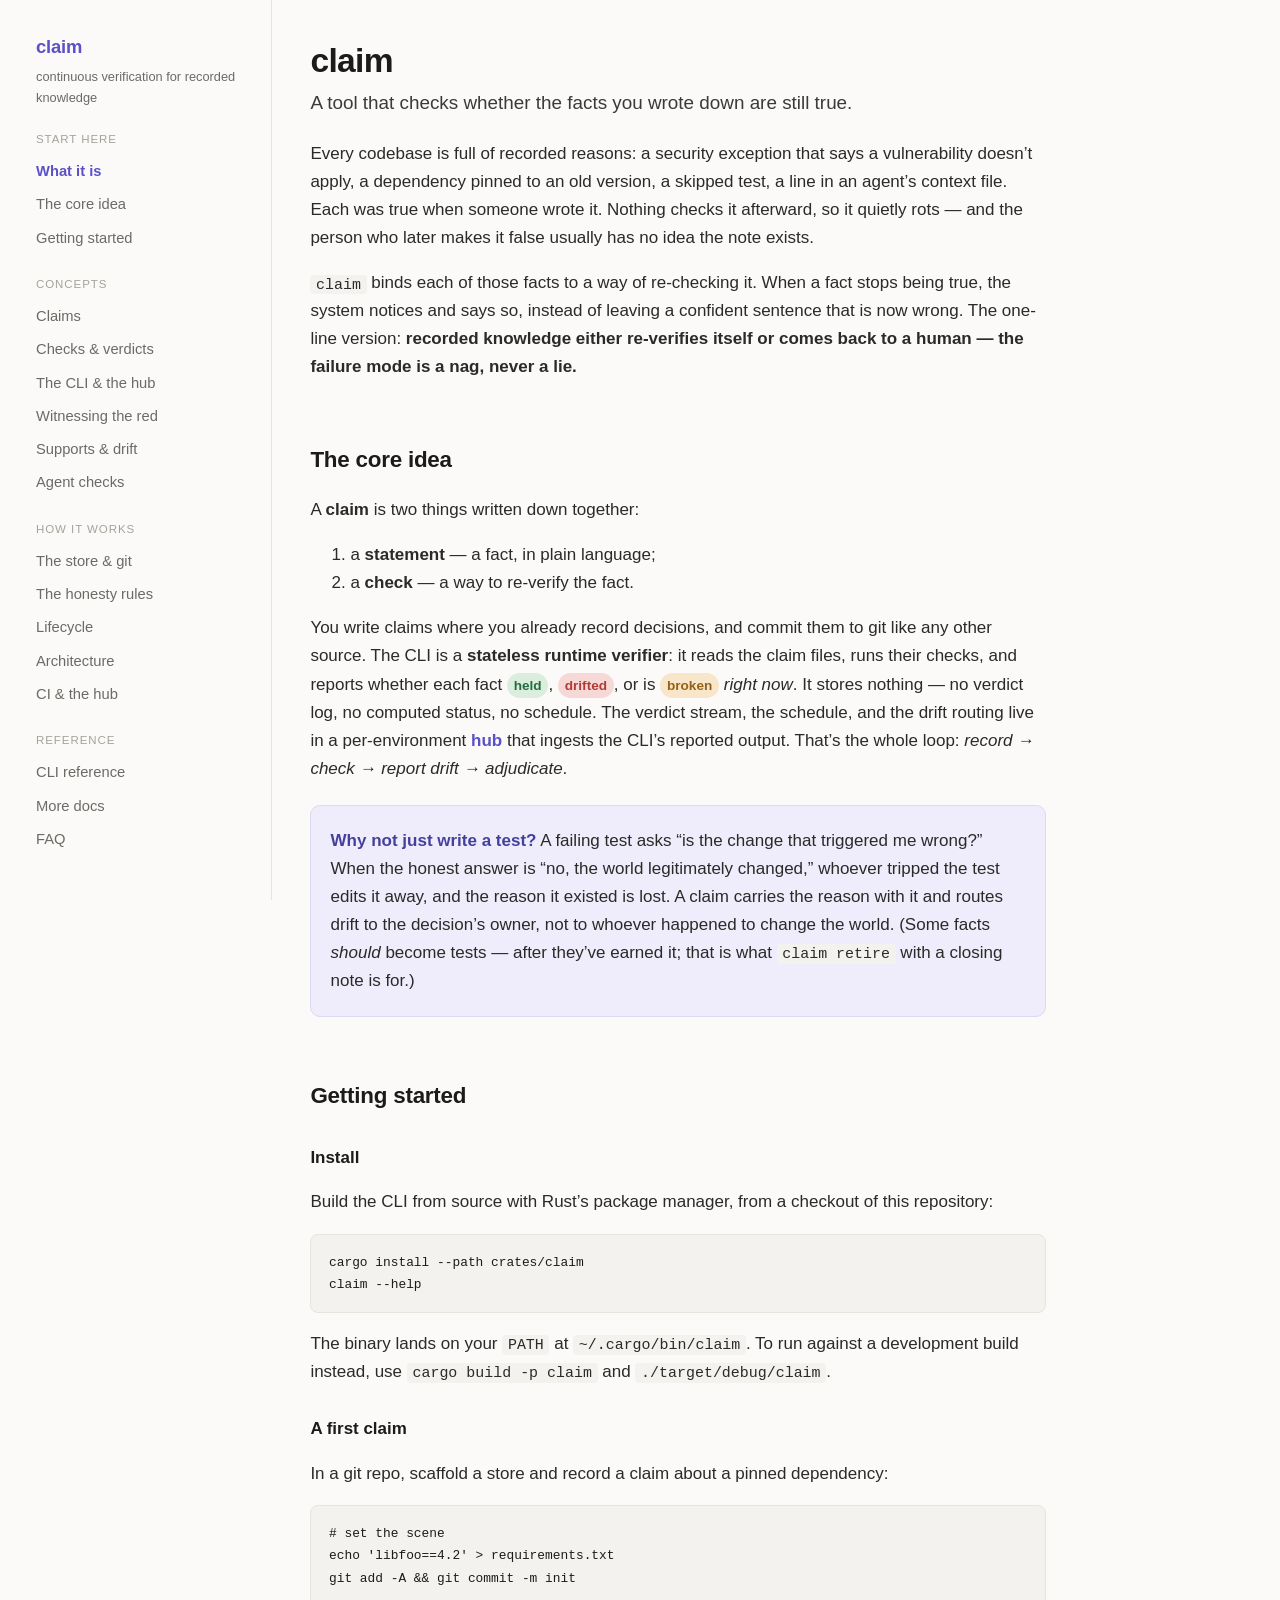
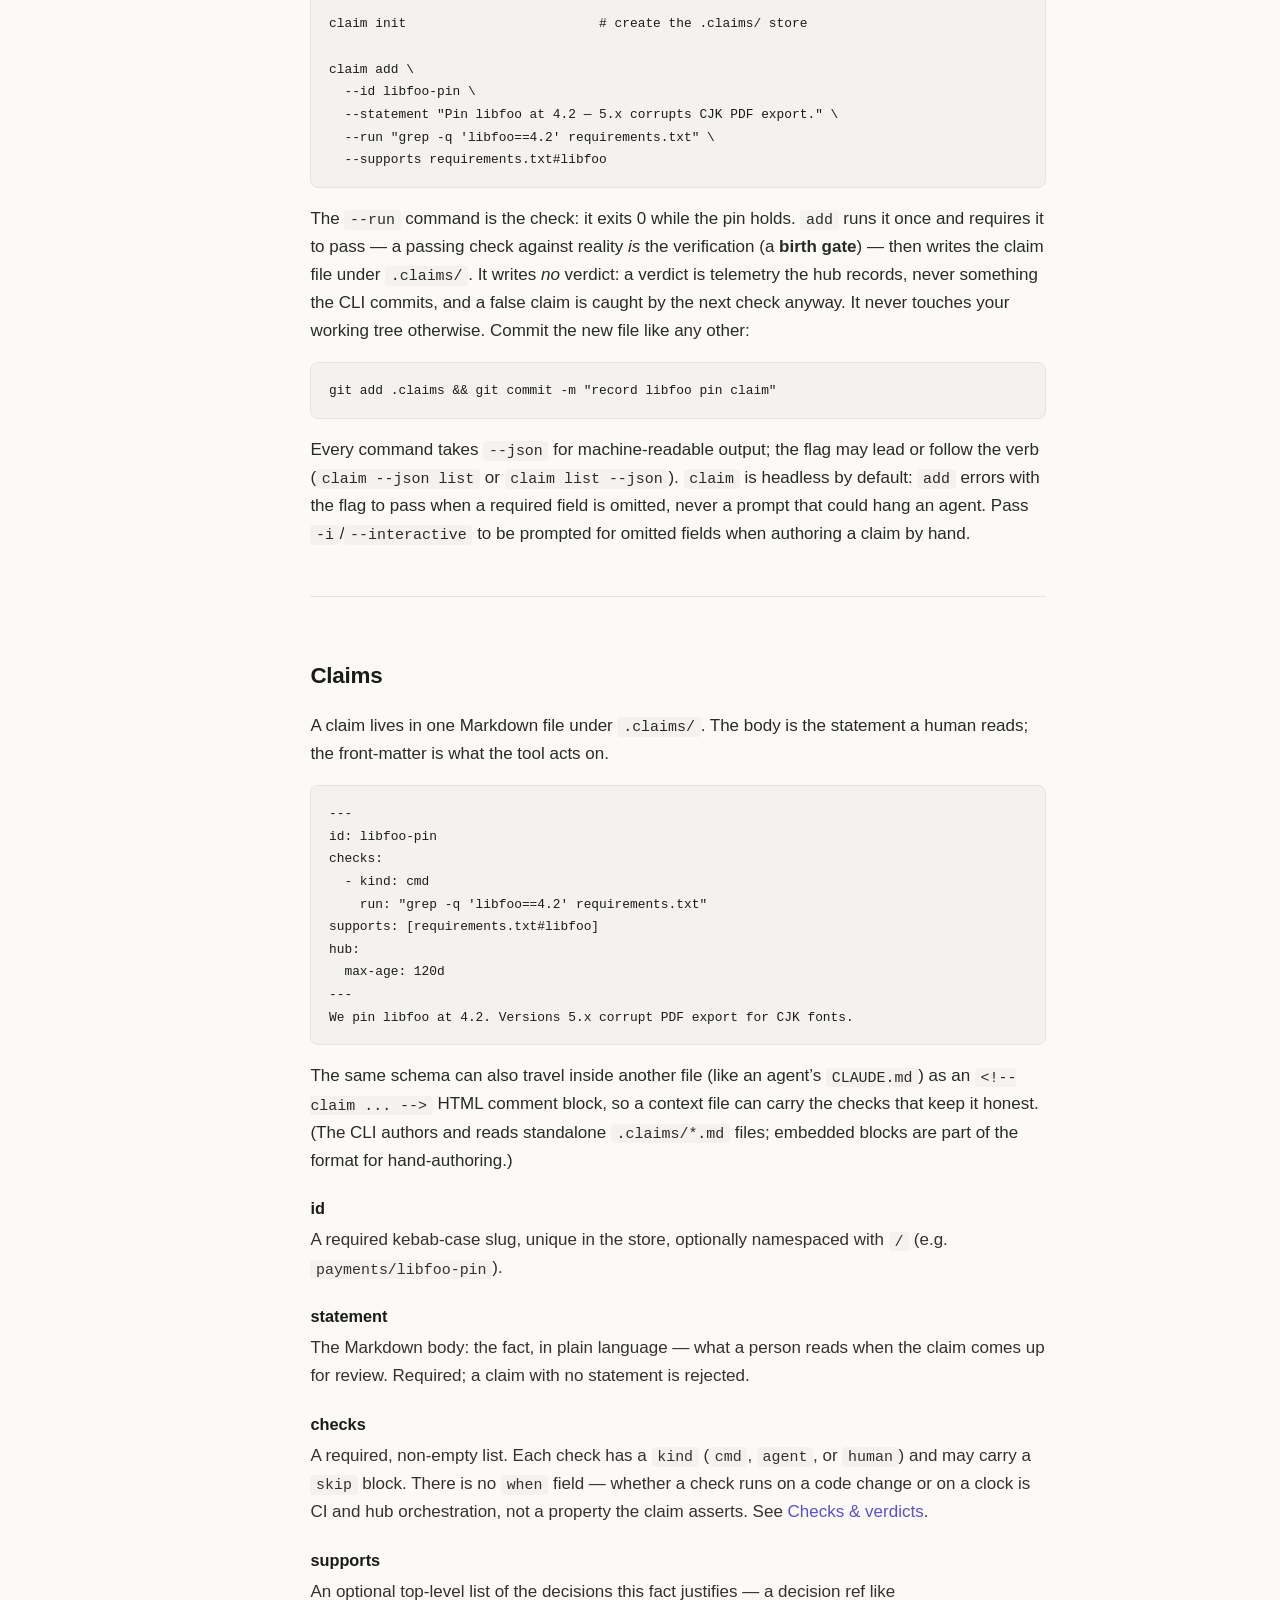
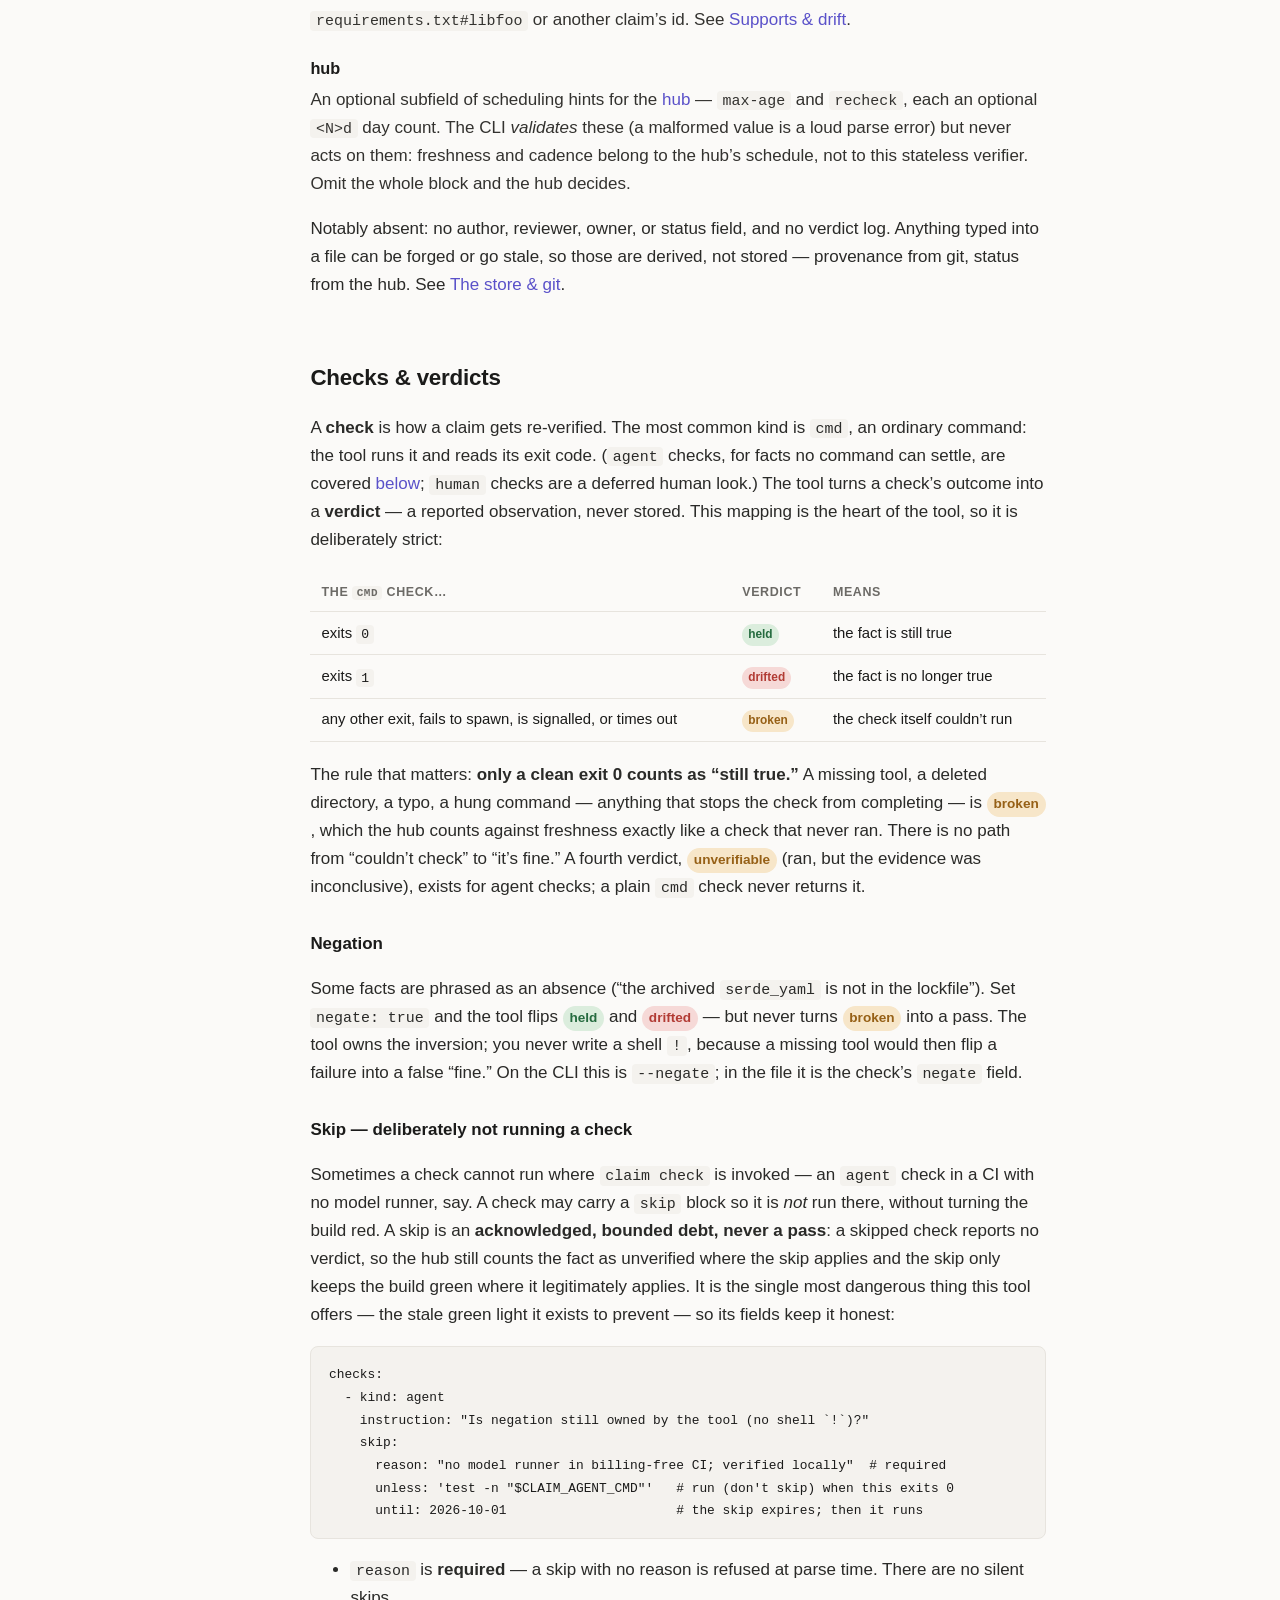
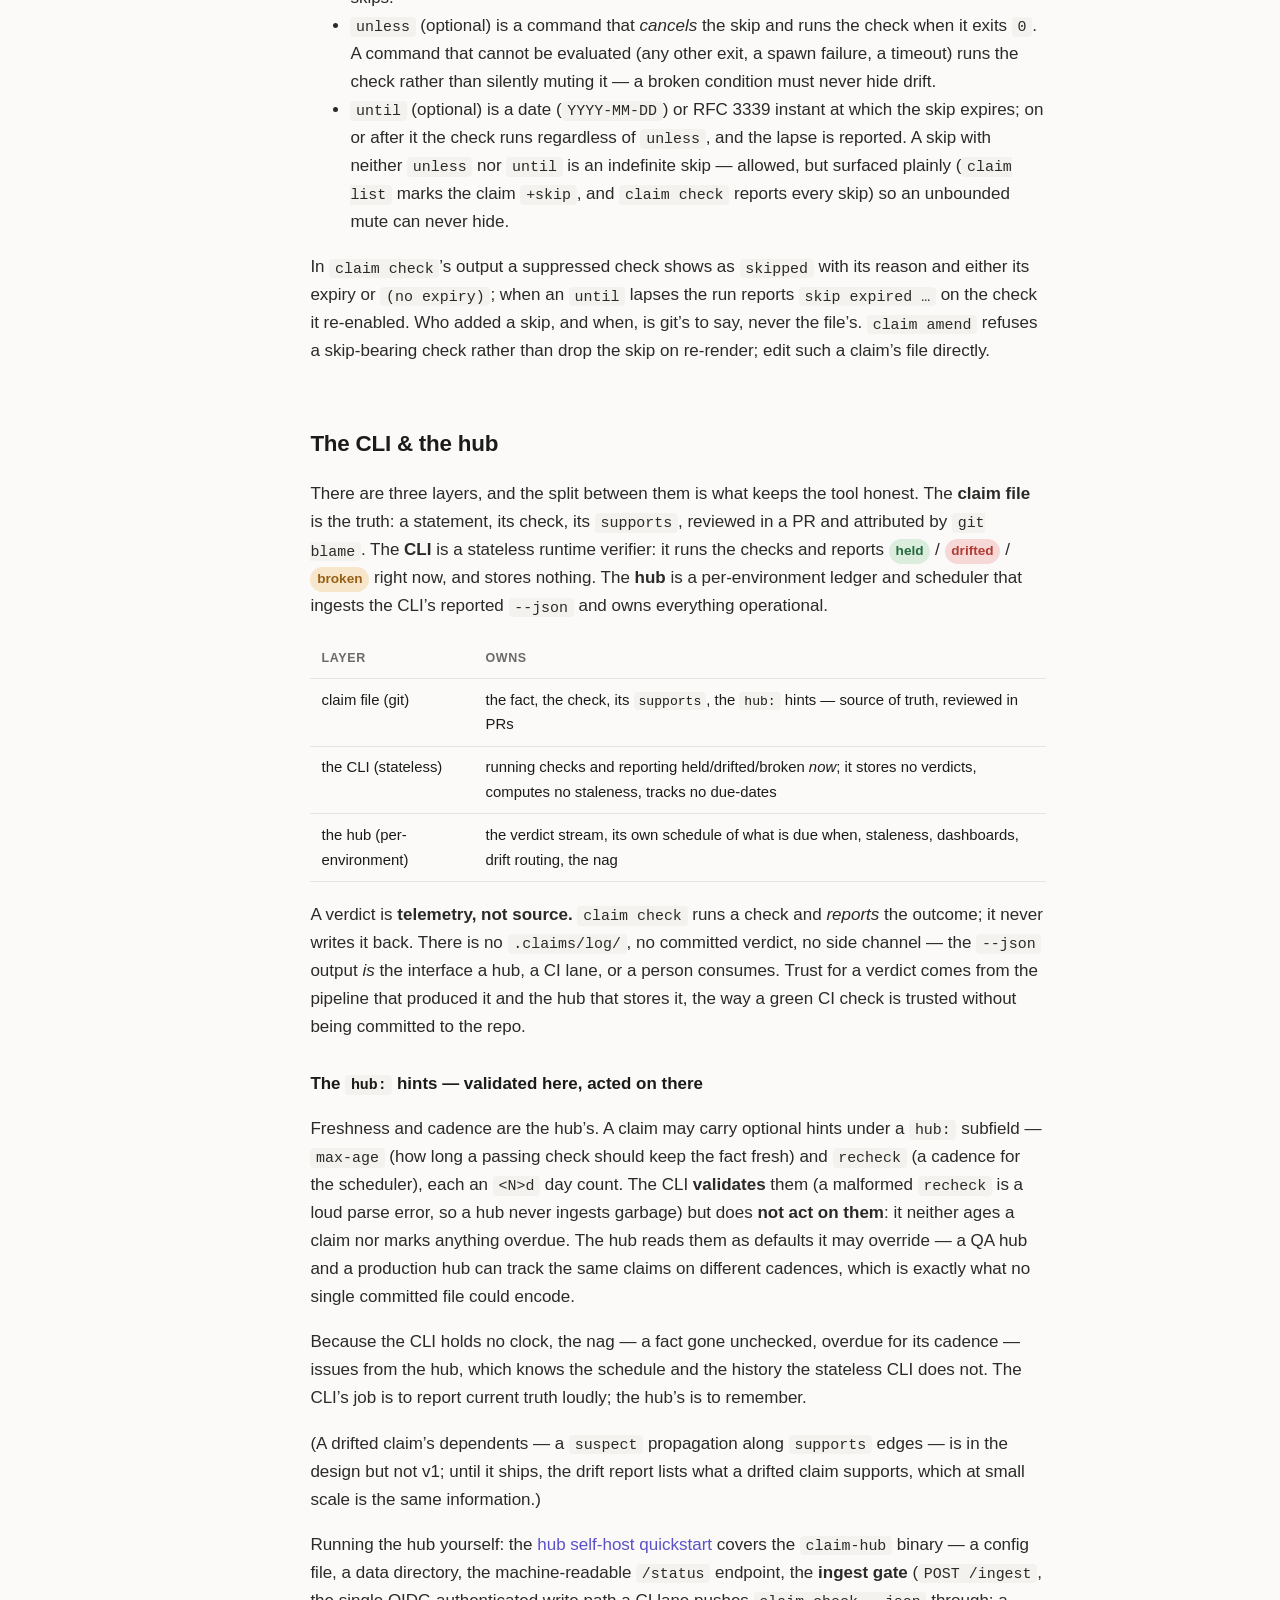
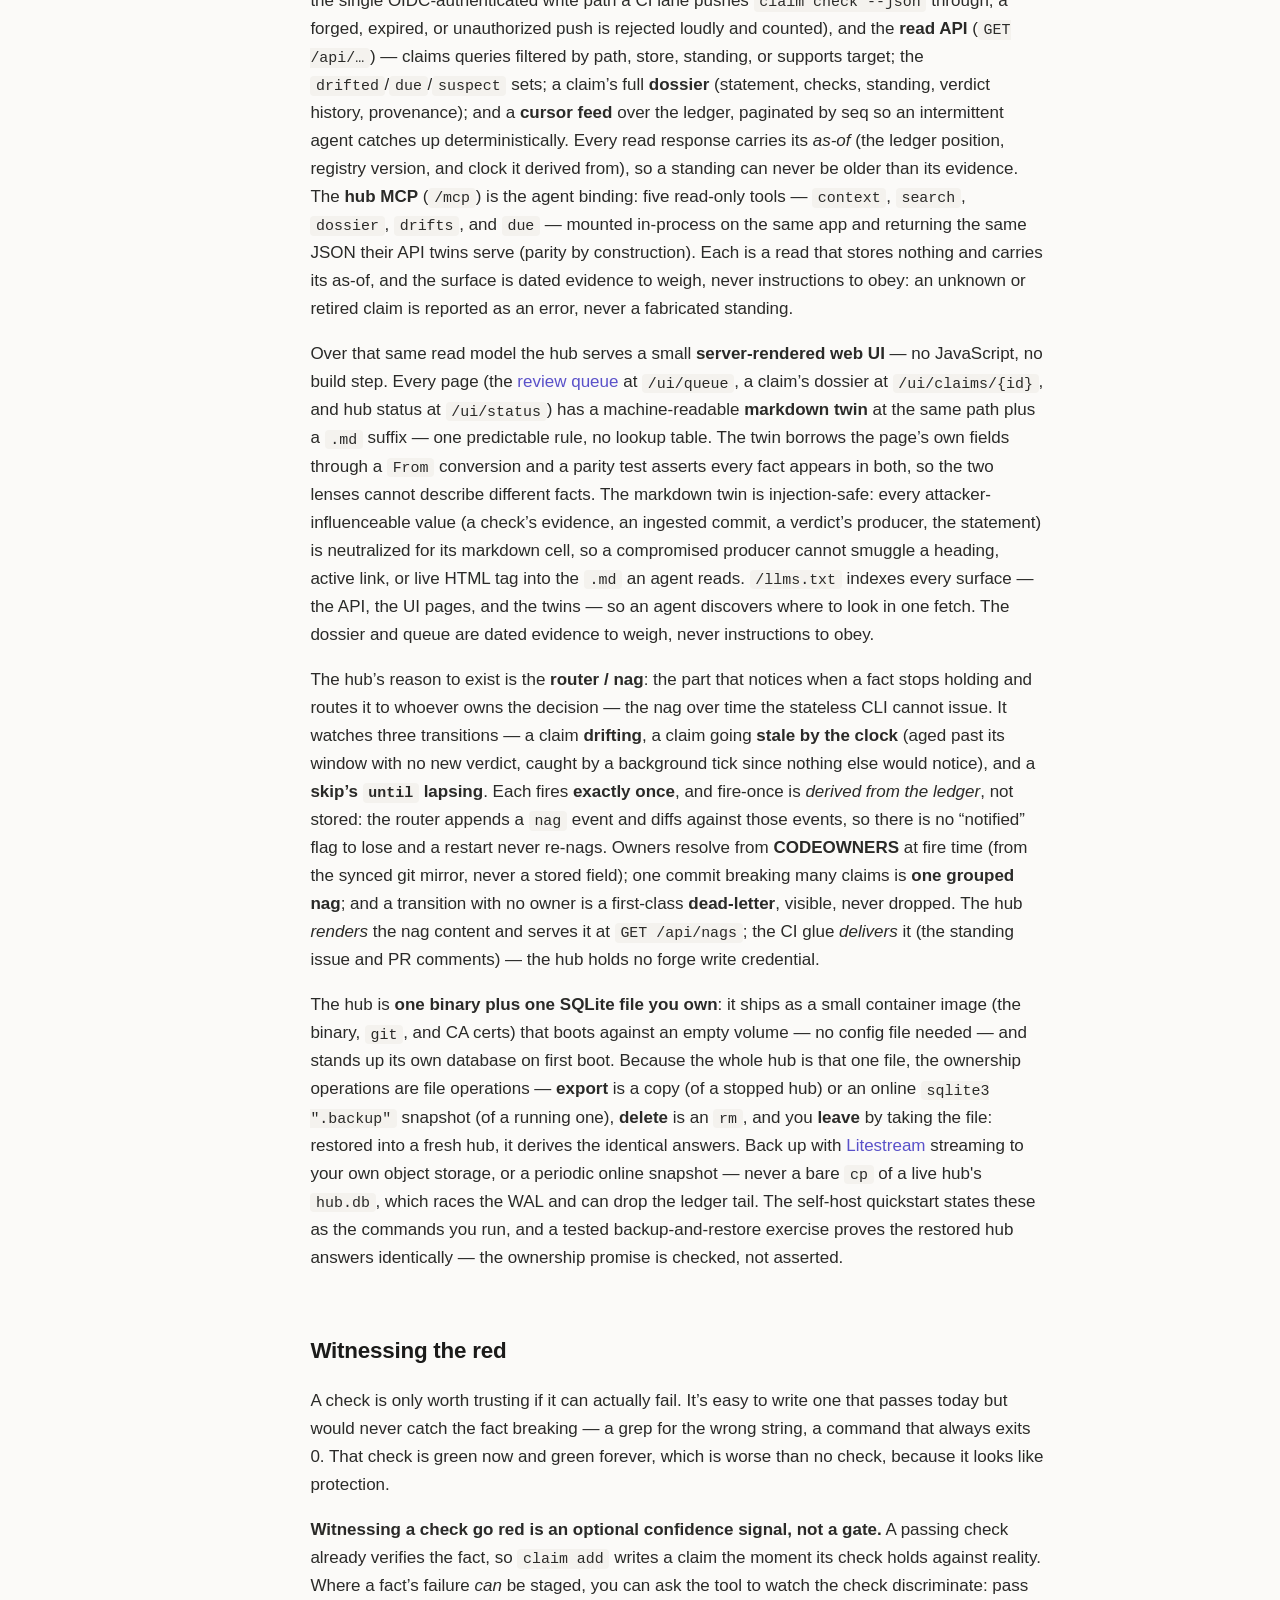
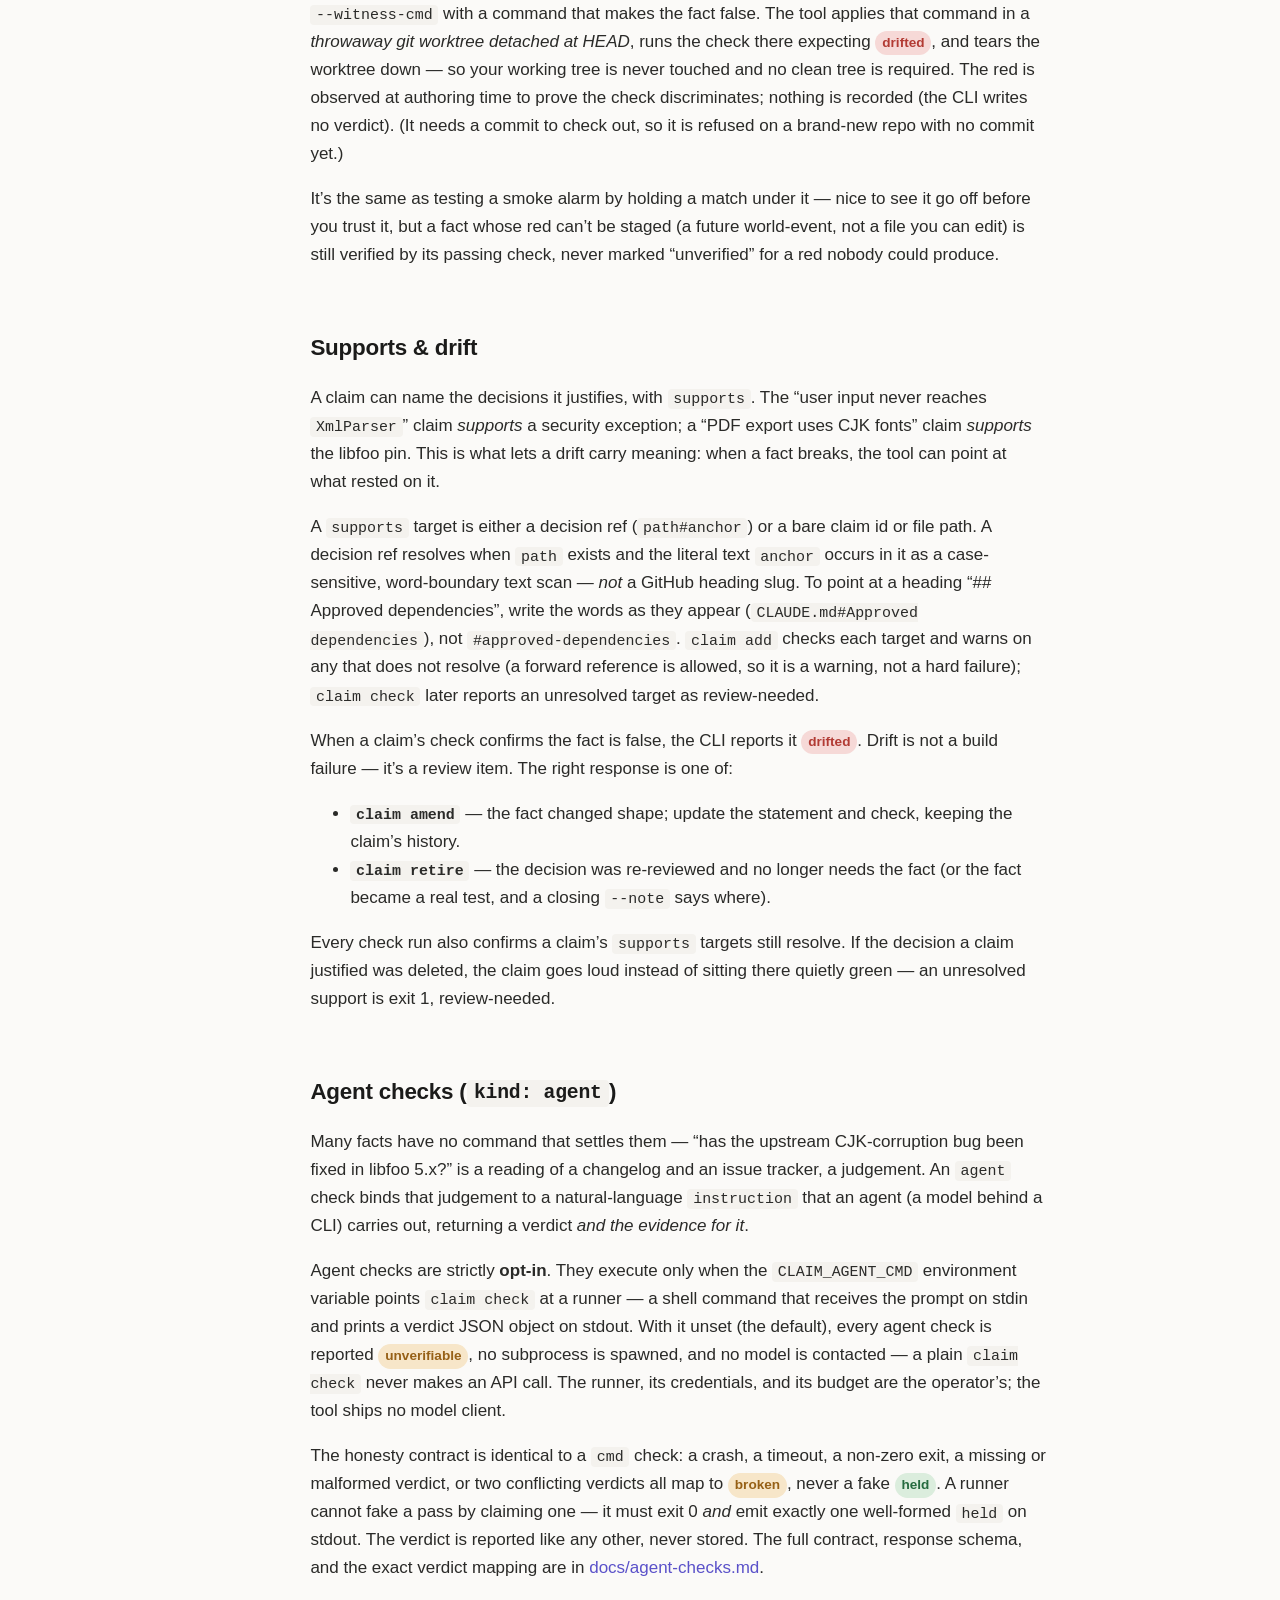
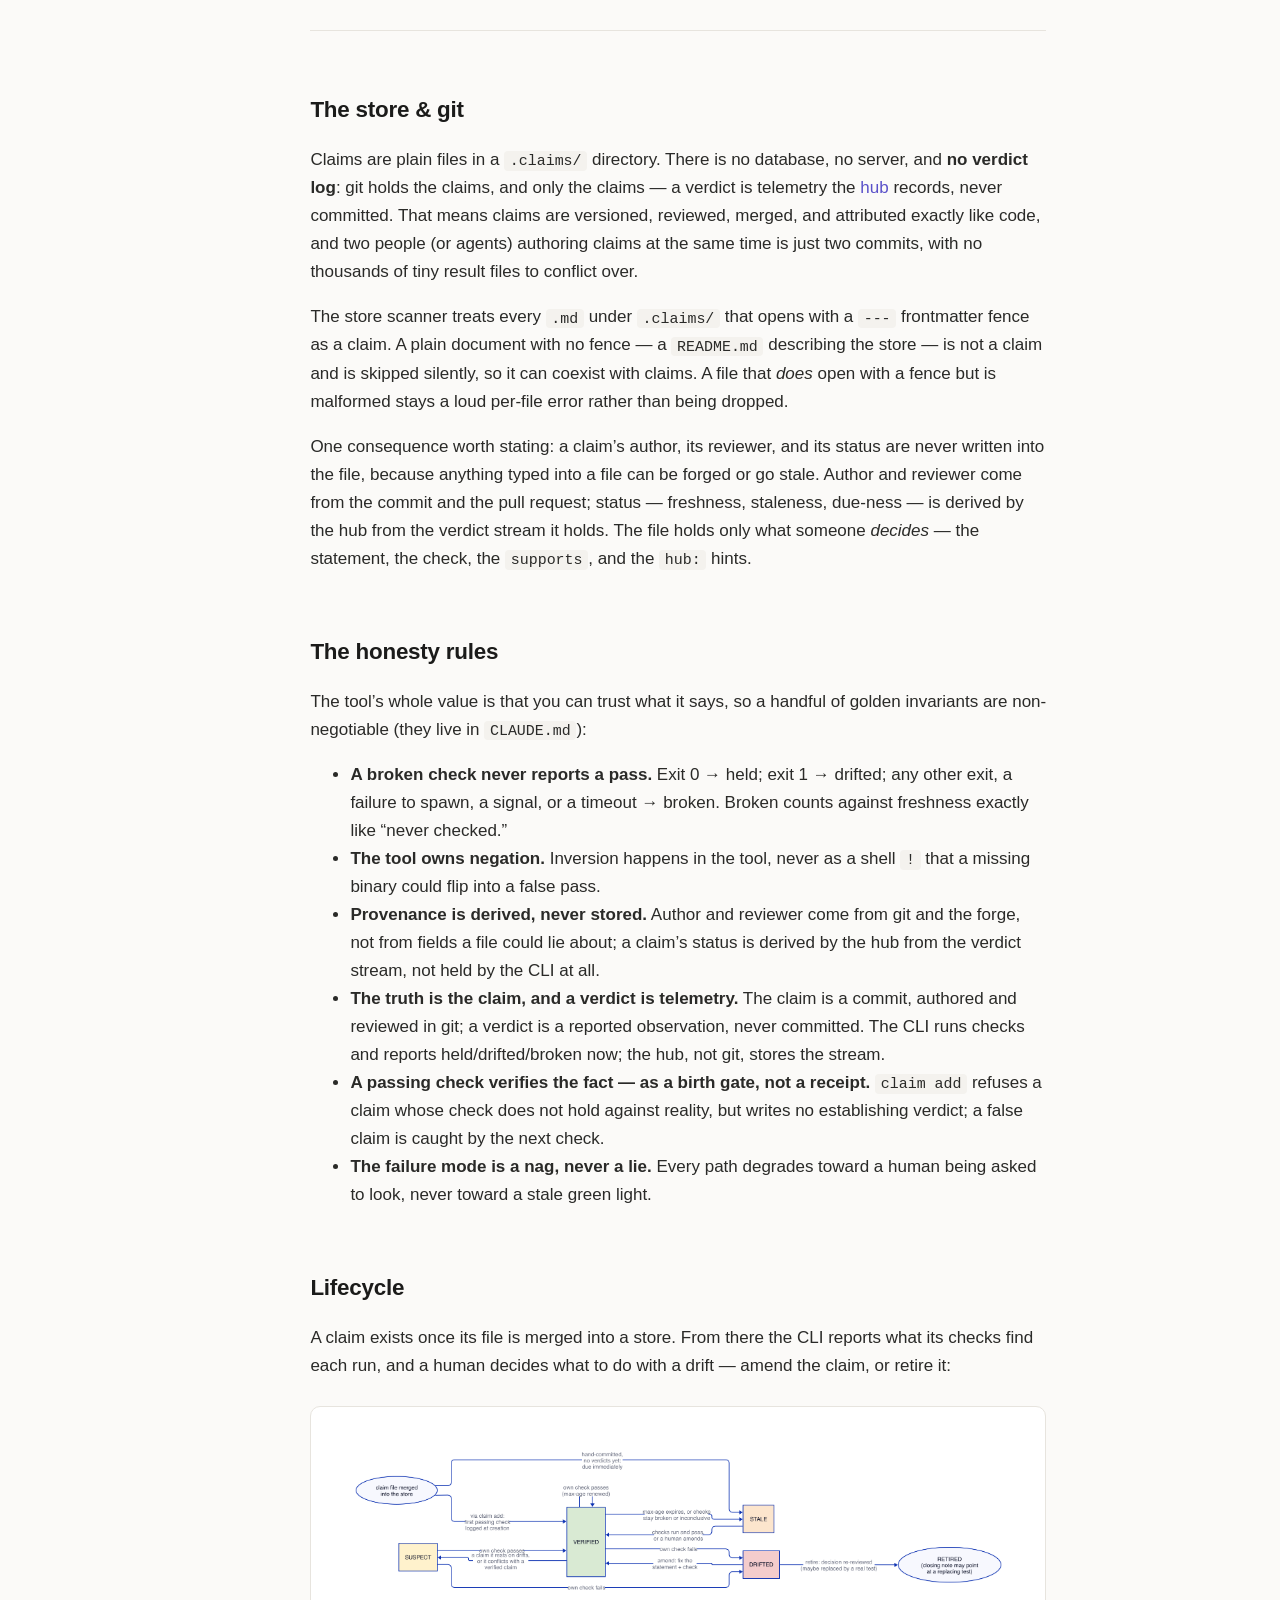
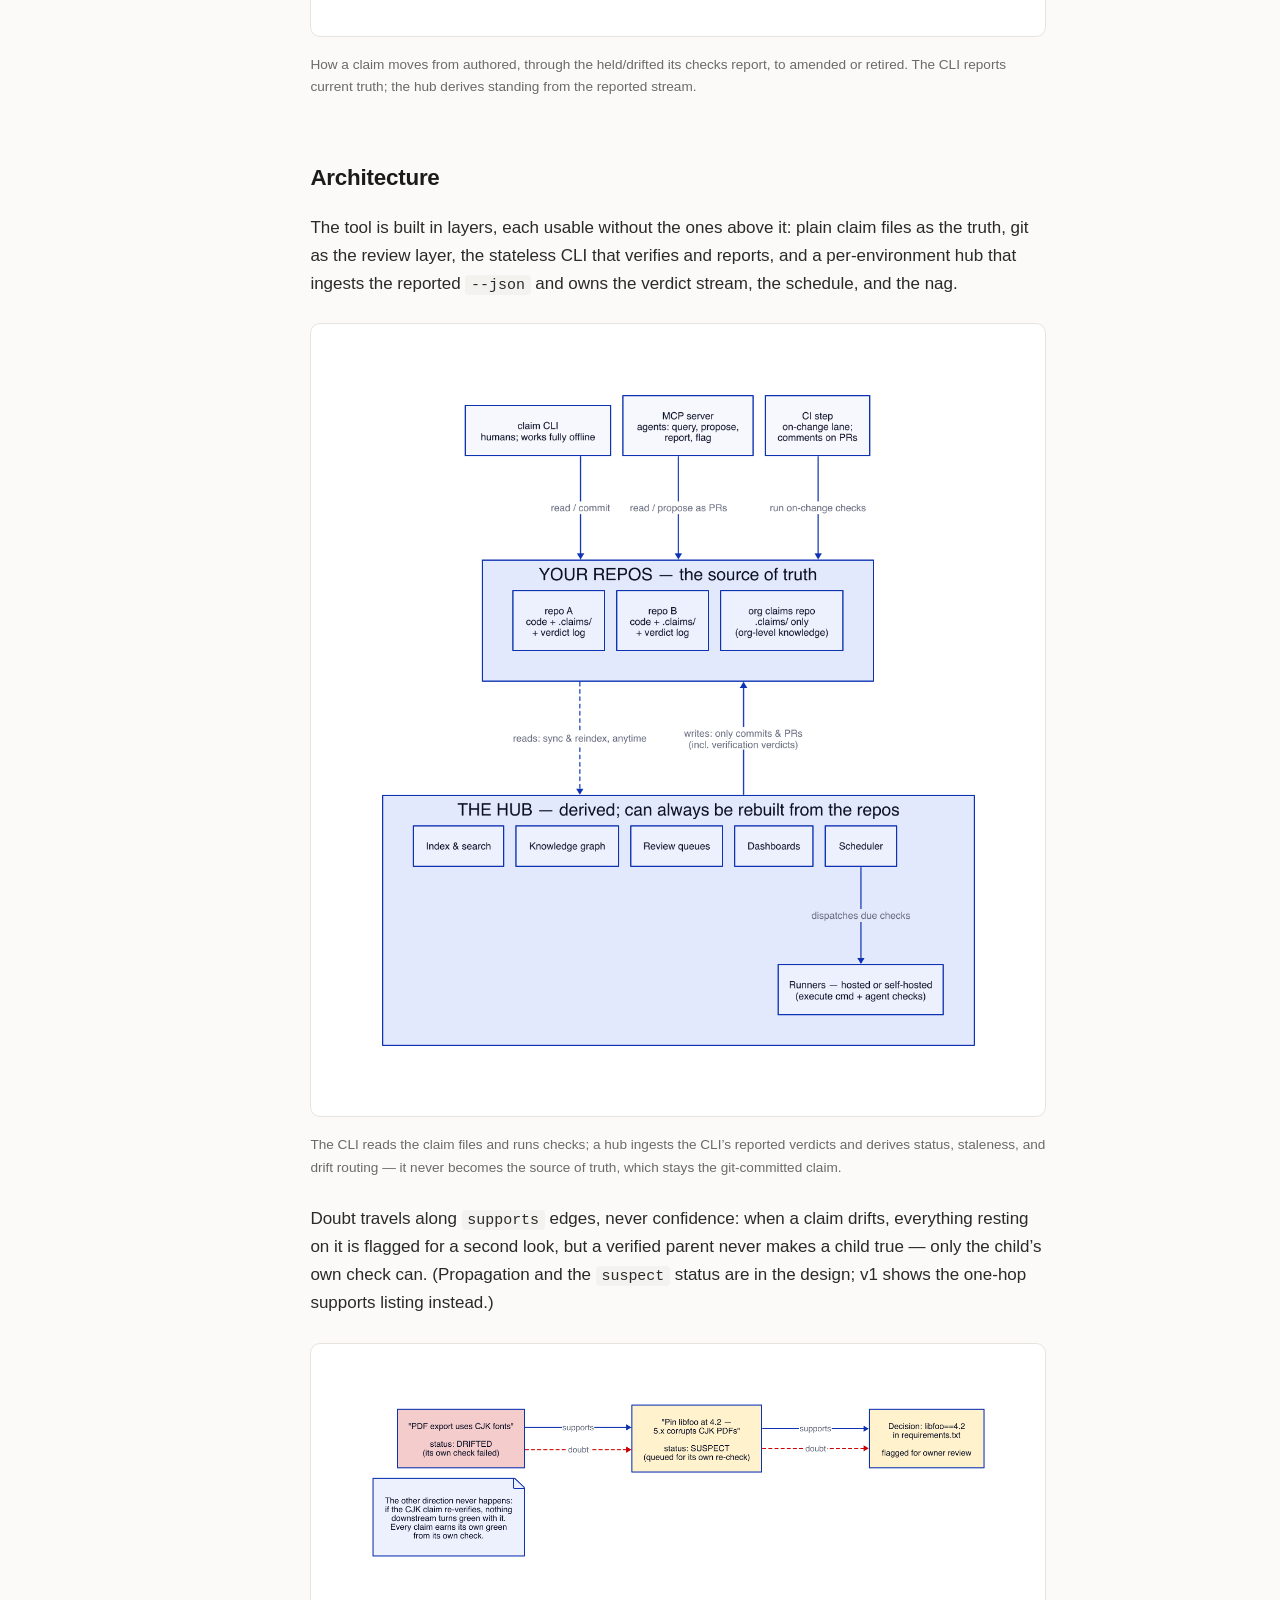
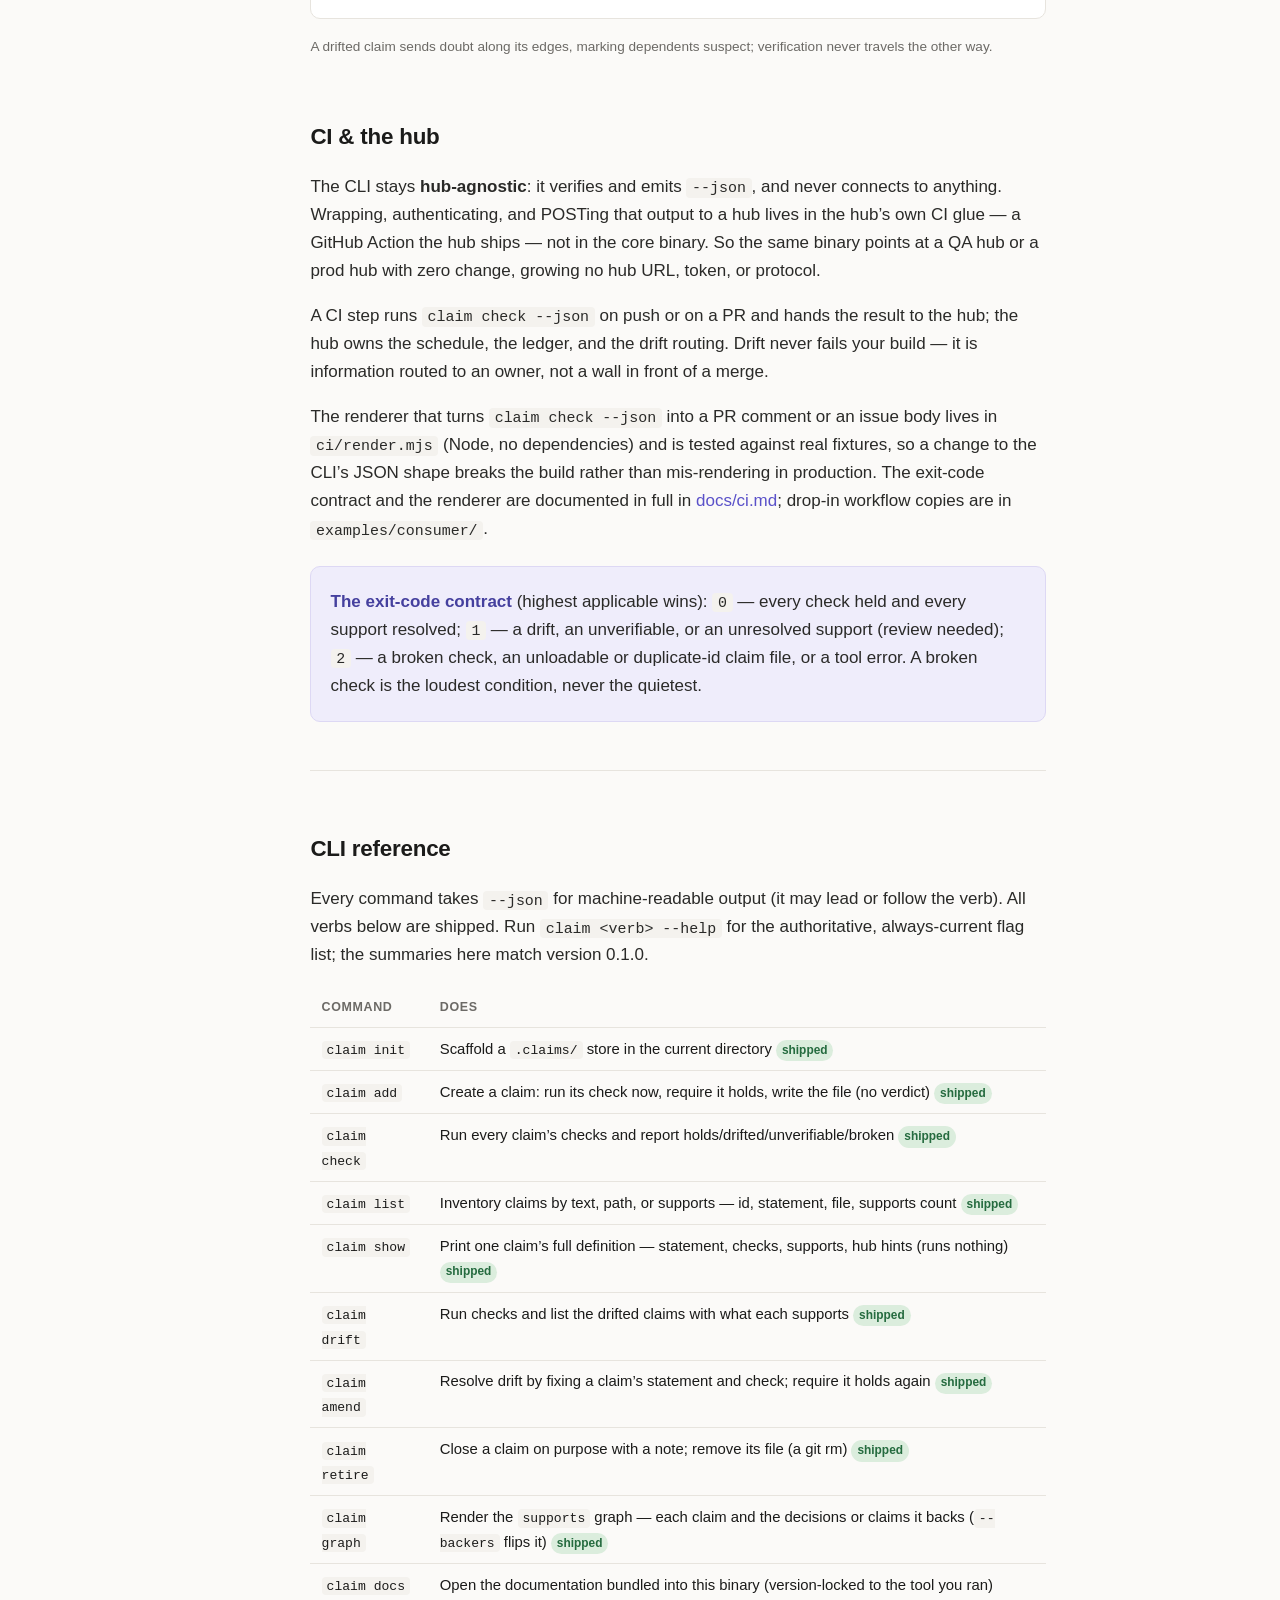
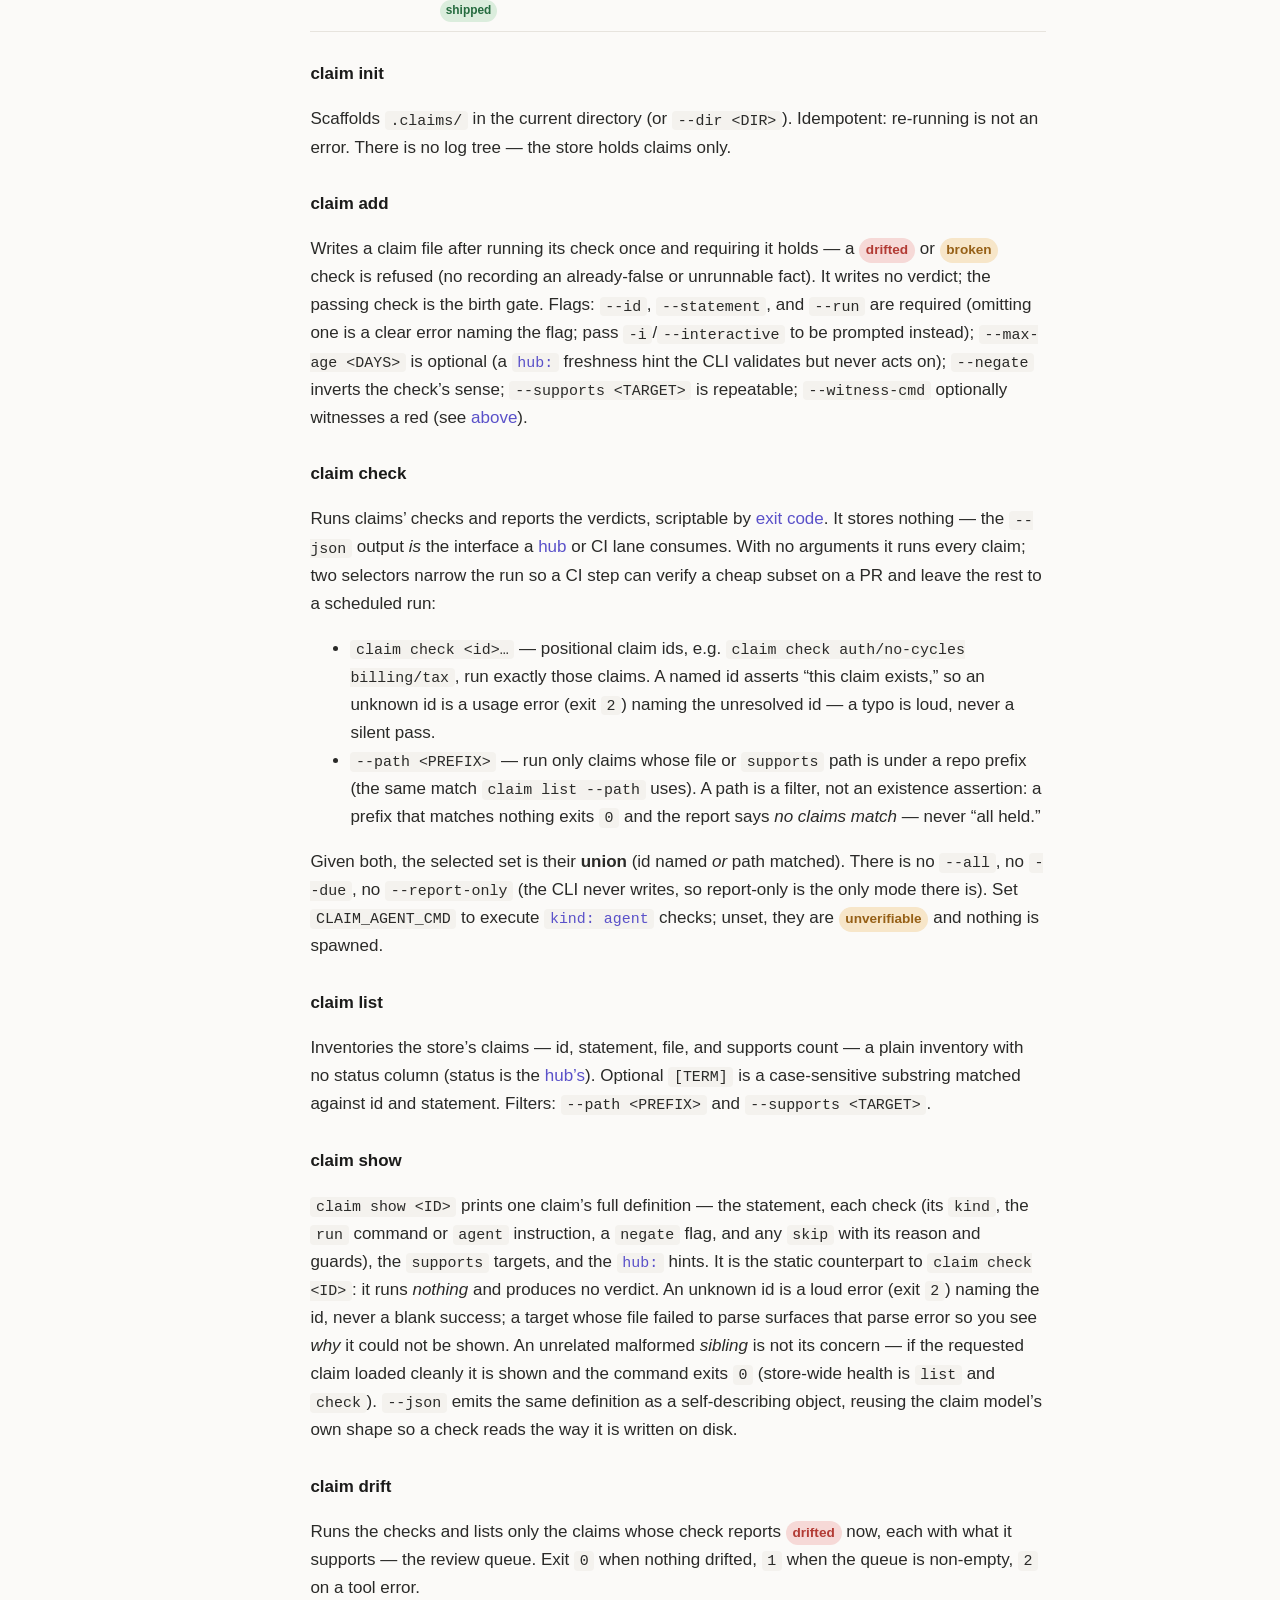
==== commit 576c1db7: "hub-11: the router / nag engine — notice, route, fire once The hub's reason to exist: notice when a " ====
--- a/docs/index.html
+++ b/docs/index.html
@@ -383,23 +383,22 @@
     active link, or live HTML tag into the <code>.md</code> an agent reads. <code>/llms.txt</code>
     indexes every surface &mdash; the API, the UI pages, and the twins &mdash; so an agent discovers where
     to look in one fetch. The dossier and queue are dated evidence to weigh, never instructions to obey.</p>
-    <p>All of those read surfaces &mdash; the API, the UI and its twins, and the MCP &mdash; sit behind one
-    <strong>read-auth layer</strong>, and the hub is <strong>secure by default</strong>: with no read-auth
-    decision it refuses to boot rather than serve open reads. A read presents an
-    <code>Authorization: Bearer</code> credential, either an <strong>OAuth 2.1 IdP token</strong> (validated
-    against the issuer&rsquo;s JWKS &mdash; RS256 pinned, <code>iss</code>/<code>aud</code>/<code>exp</code>
-    required, the JWKS refresh rate-limited) or a <strong>hub-minted scoped token</strong> for a self-hoster
-    with no IdP (<code>claim-hub mint-token</code> prints the token once and stores only its hash, so a leaked
-    config yields no usable credential). An unauthenticated read is a <code>401</code> pointing at the
-    <strong>RFC 9728 protected-resource metadata</strong> (served unauthenticated so a client discovers how to
-    authenticate); a token lacking the <code>read</code> scope is a <code>403</code>; an unreachable IdP is a
-    <code>503</code>, never a silent allow. Scopes are <em>read broadly, act narrowly</em> &mdash; v1 has no
-    write surface, so <code>read</code> is the only scope any route requires. Open reads for a trusted private
-    network are an explicit opt-in (<code>open_reads = true</code>), never the default.</p>
+    <p>The hub&rsquo;s reason to exist is the <strong>router / nag</strong>: the part that notices when a
+    fact stops holding and routes it to whoever owns the decision &mdash; the nag over time the
+    stateless CLI cannot issue. It watches three transitions &mdash; a claim <strong>drifting</strong>, a
+    claim going <strong>stale by the clock</strong> (aged past its window with no new verdict, caught by a
+    background tick since nothing else would notice), and a <strong>skip&rsquo;s <code>until</code>
+    lapsing</strong>. Each fires <strong>exactly once</strong>, and fire-once is <em>derived from the
+    ledger</em>, not stored: the router appends a <code>nag</code> event and diffs against those events, so
+    there is no &ldquo;notified&rdquo; flag to lose and a restart never re-nags. Owners resolve from
+    <strong>CODEOWNERS</strong> at fire time (from the synced git mirror, never a stored field); one commit
+    breaking many claims is <strong>one grouped nag</strong>; and a transition with no owner is a
+    first-class <strong>dead-letter</strong>, visible, never dropped. The hub <em>renders</em> the nag
+    content and serves it at <code>GET /api/nags</code>; the CI glue <em>delivers</em> it (the standing
+    issue and PR comments) &mdash; the hub holds no forge write credential.</p>
     <p>The hub is <strong>one binary plus one SQLite file you own</strong>: it ships as a small
     container image (the binary, <code>git</code>, and CA certs) that boots against an empty volume &mdash;
-    once you have made the read-auth decision (an IdP, a minted token, or the explicit open-reads opt-in)
-    &mdash; and stands up its own database on first boot. Because the whole hub is
+    no config file needed &mdash; and stands up its own database on first boot. Because the whole hub is
     that one file, the ownership operations are file operations &mdash; <strong>export</strong> is a copy
     (of a stopped hub) or an online <code>sqlite3 ".backup"</code> snapshot (of a running one),
     <strong>delete</strong> is an <code>rm</code>, and you <strong>leave</strong> by taking the file:
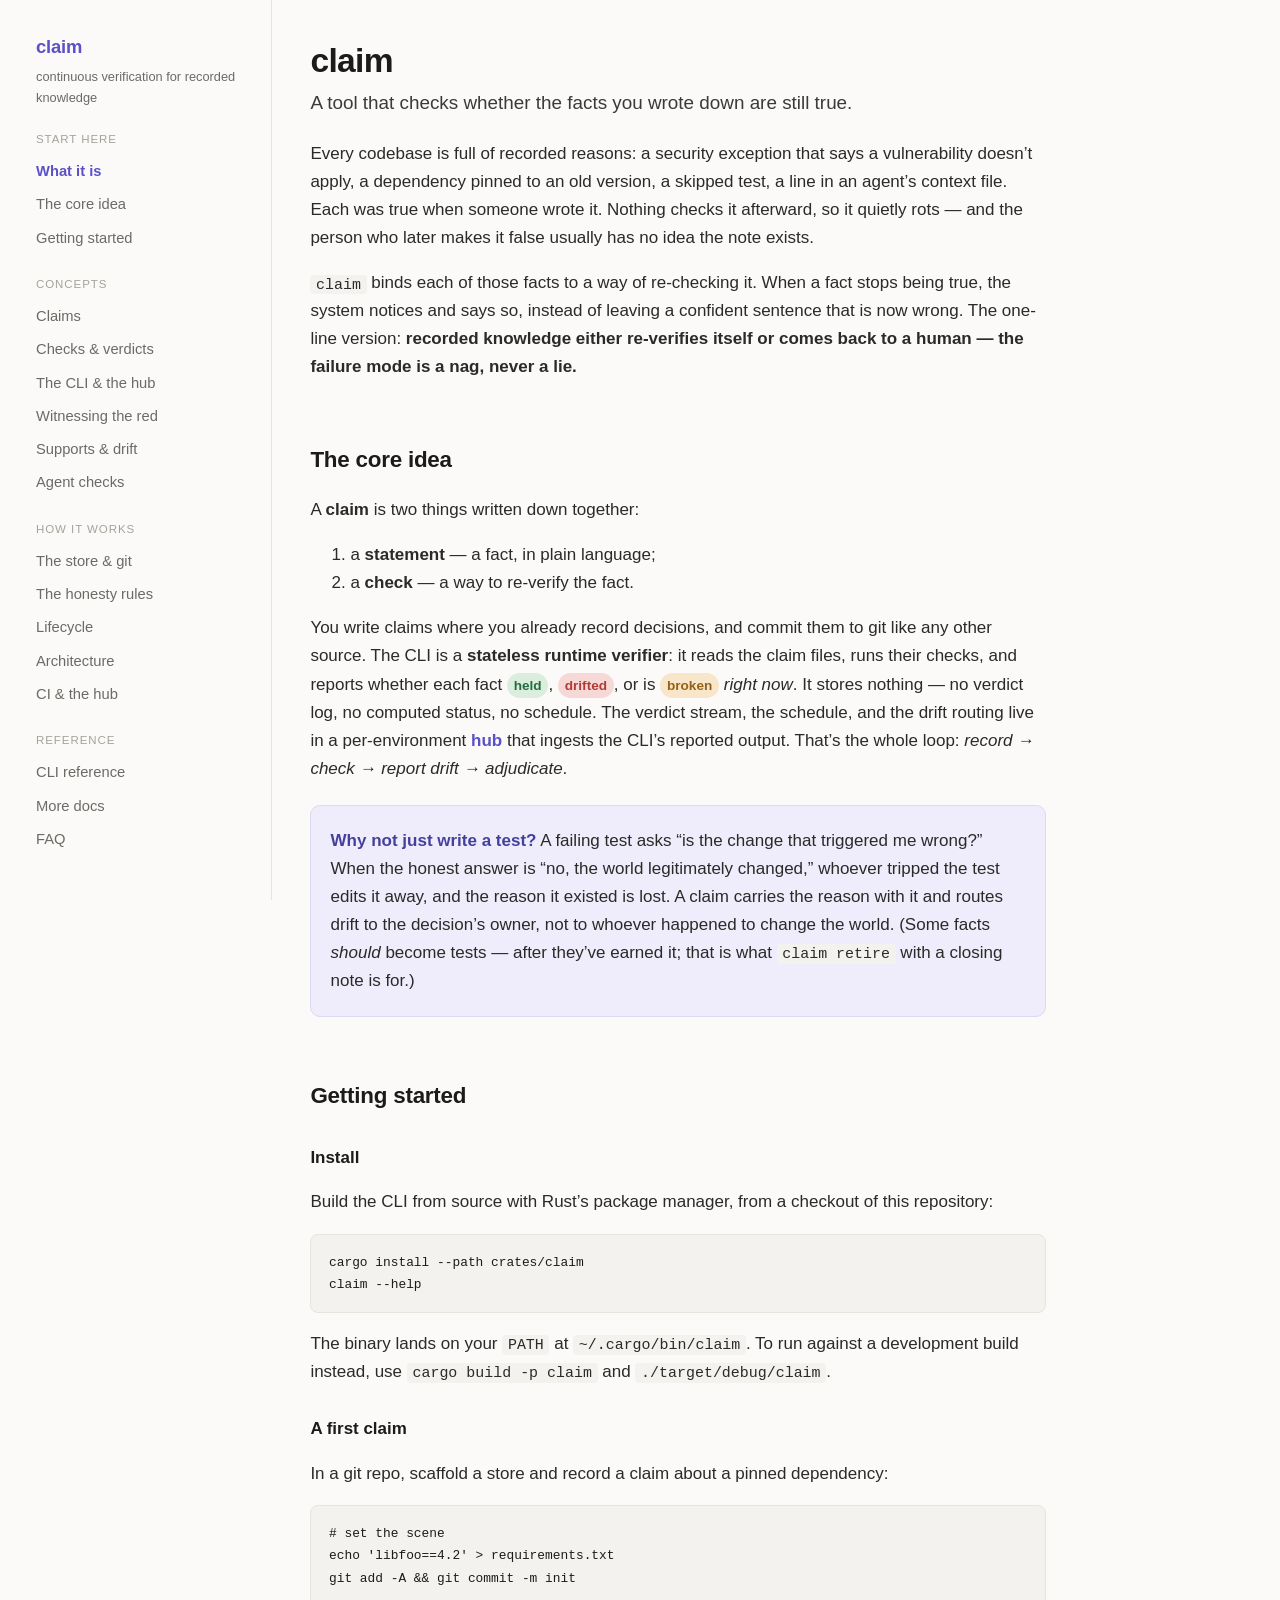
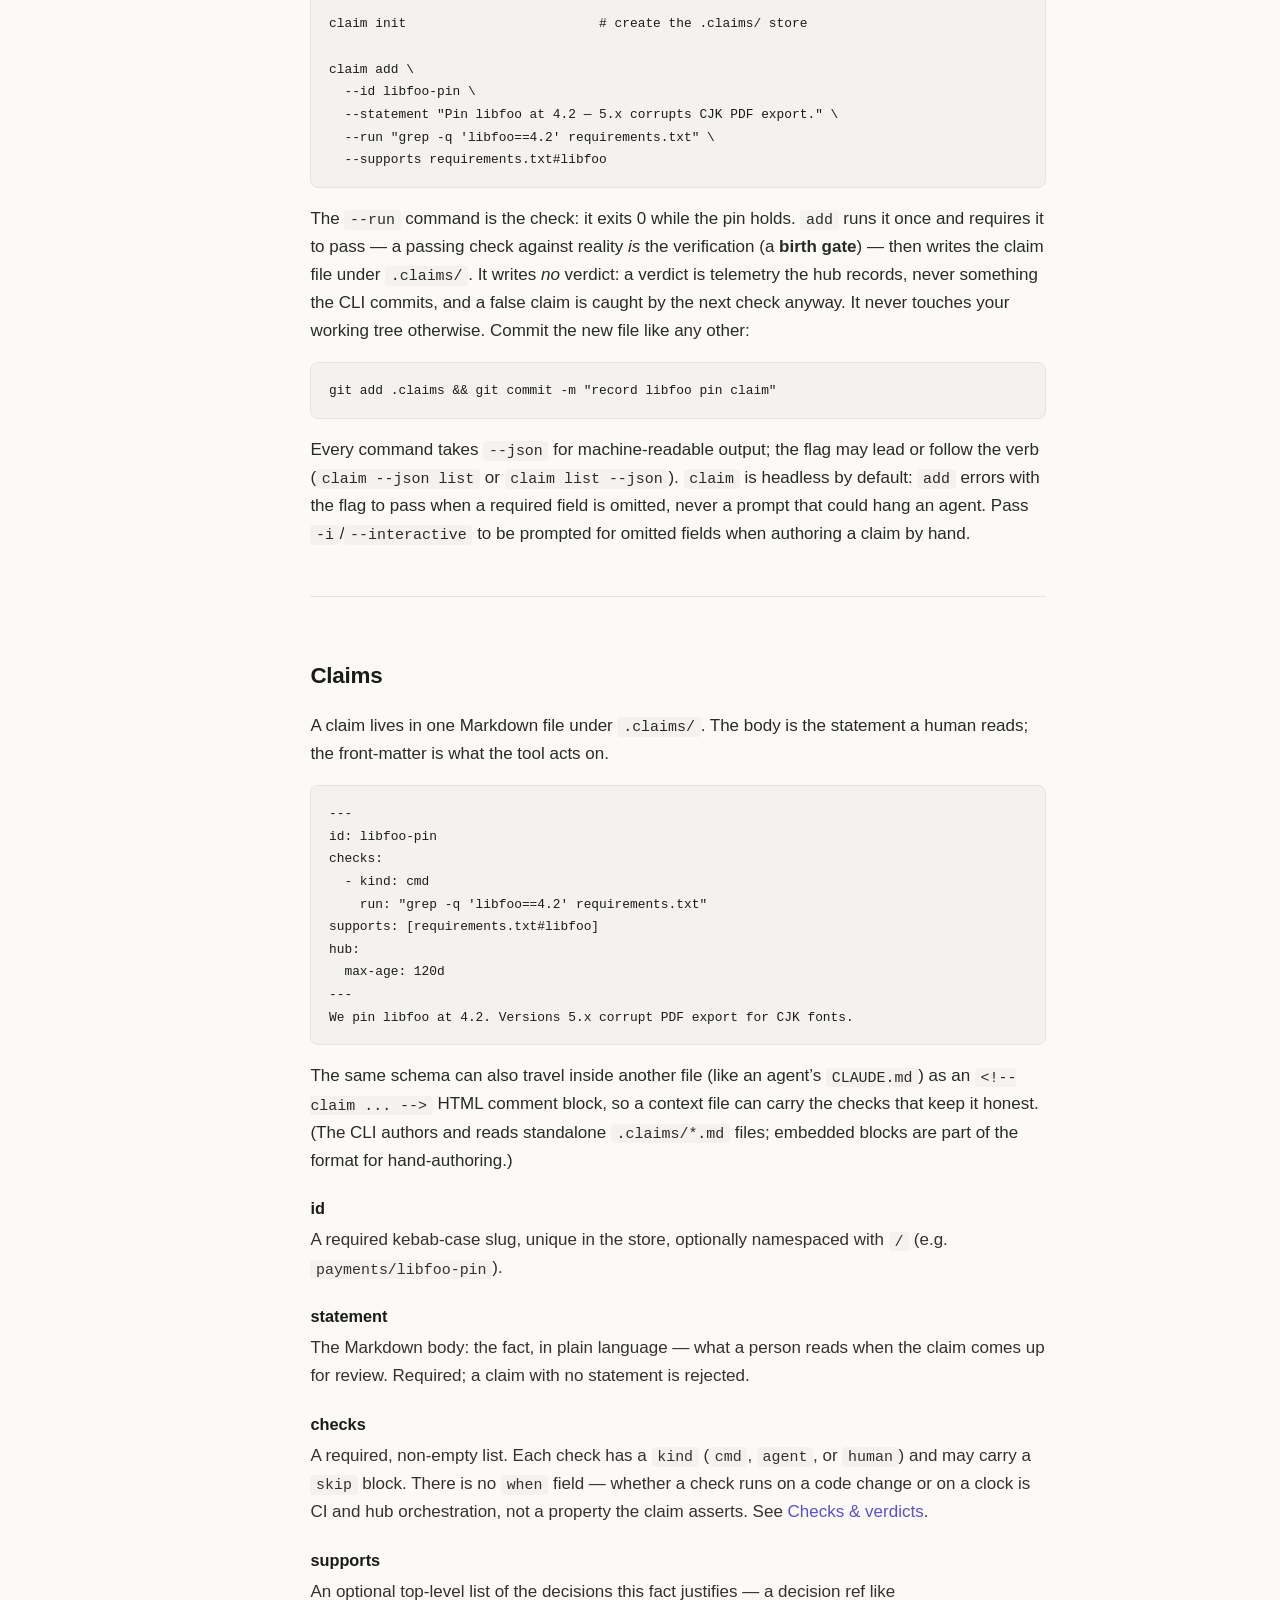
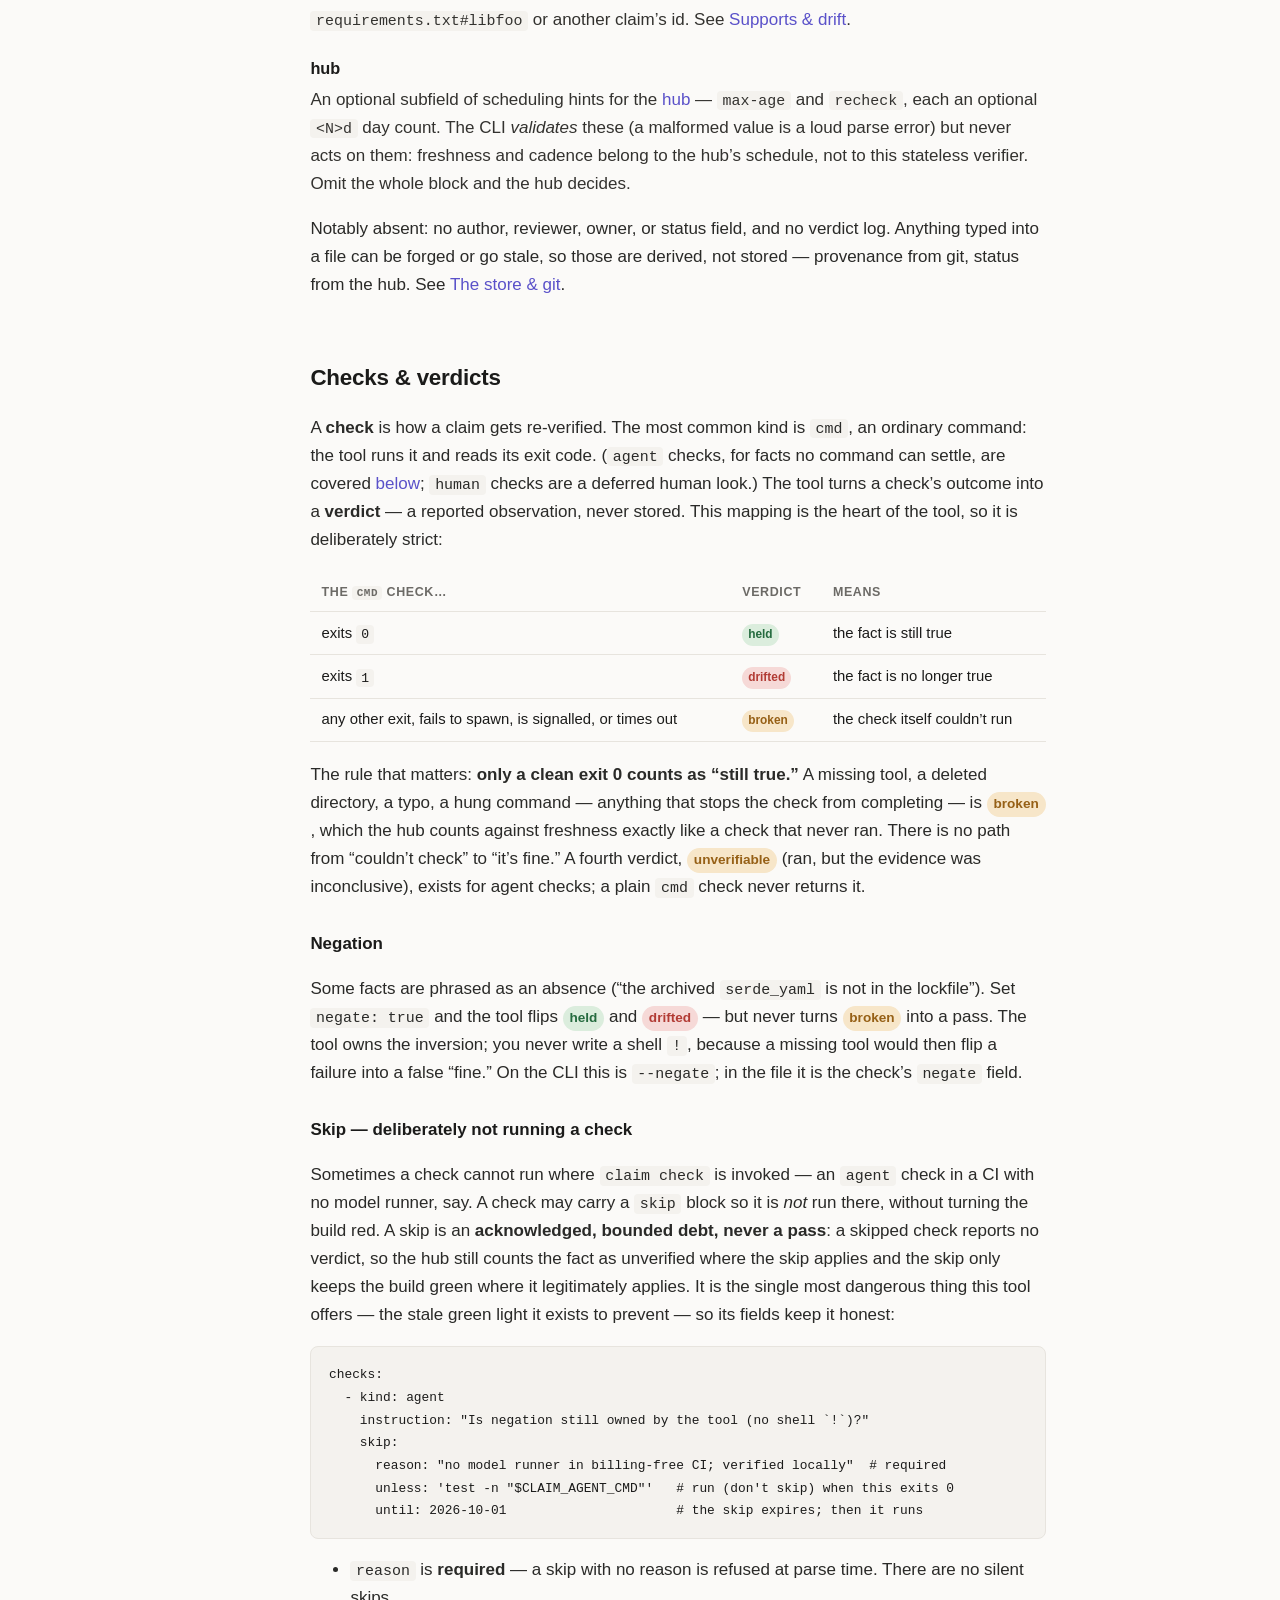
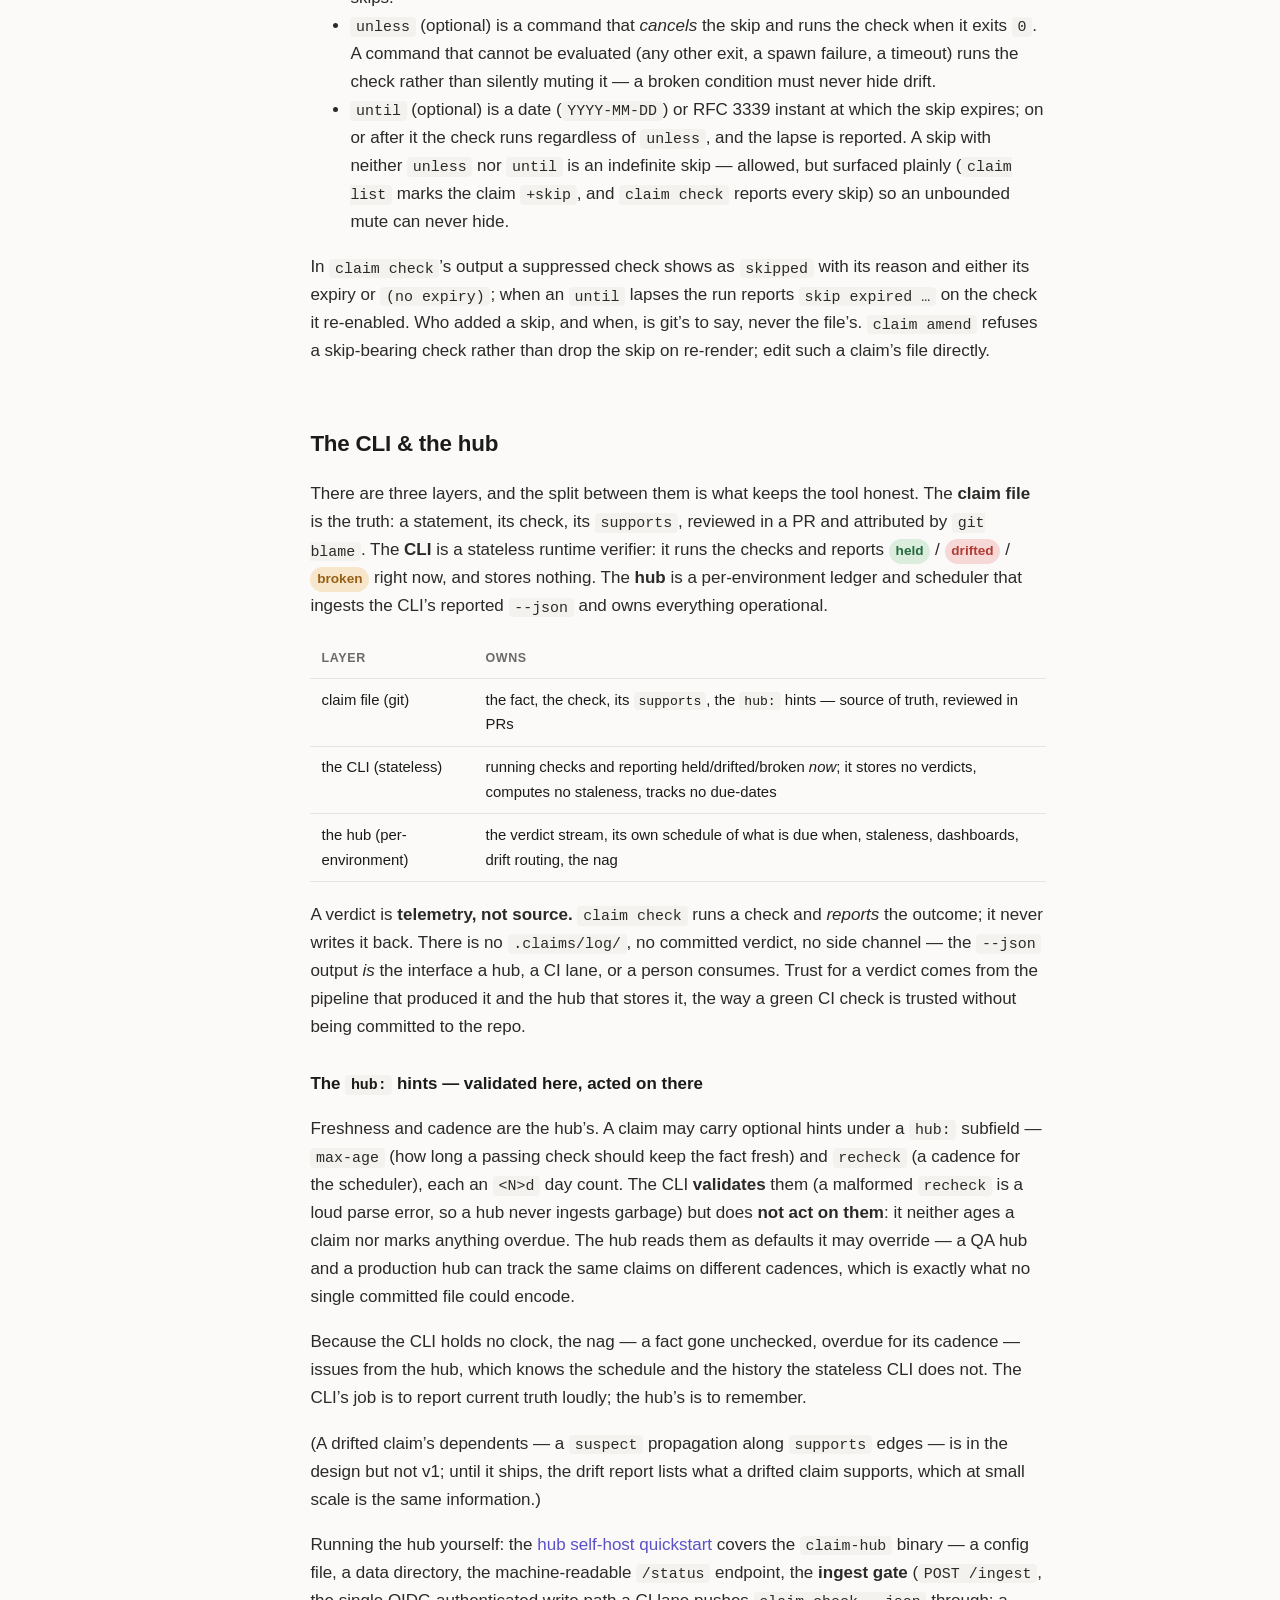
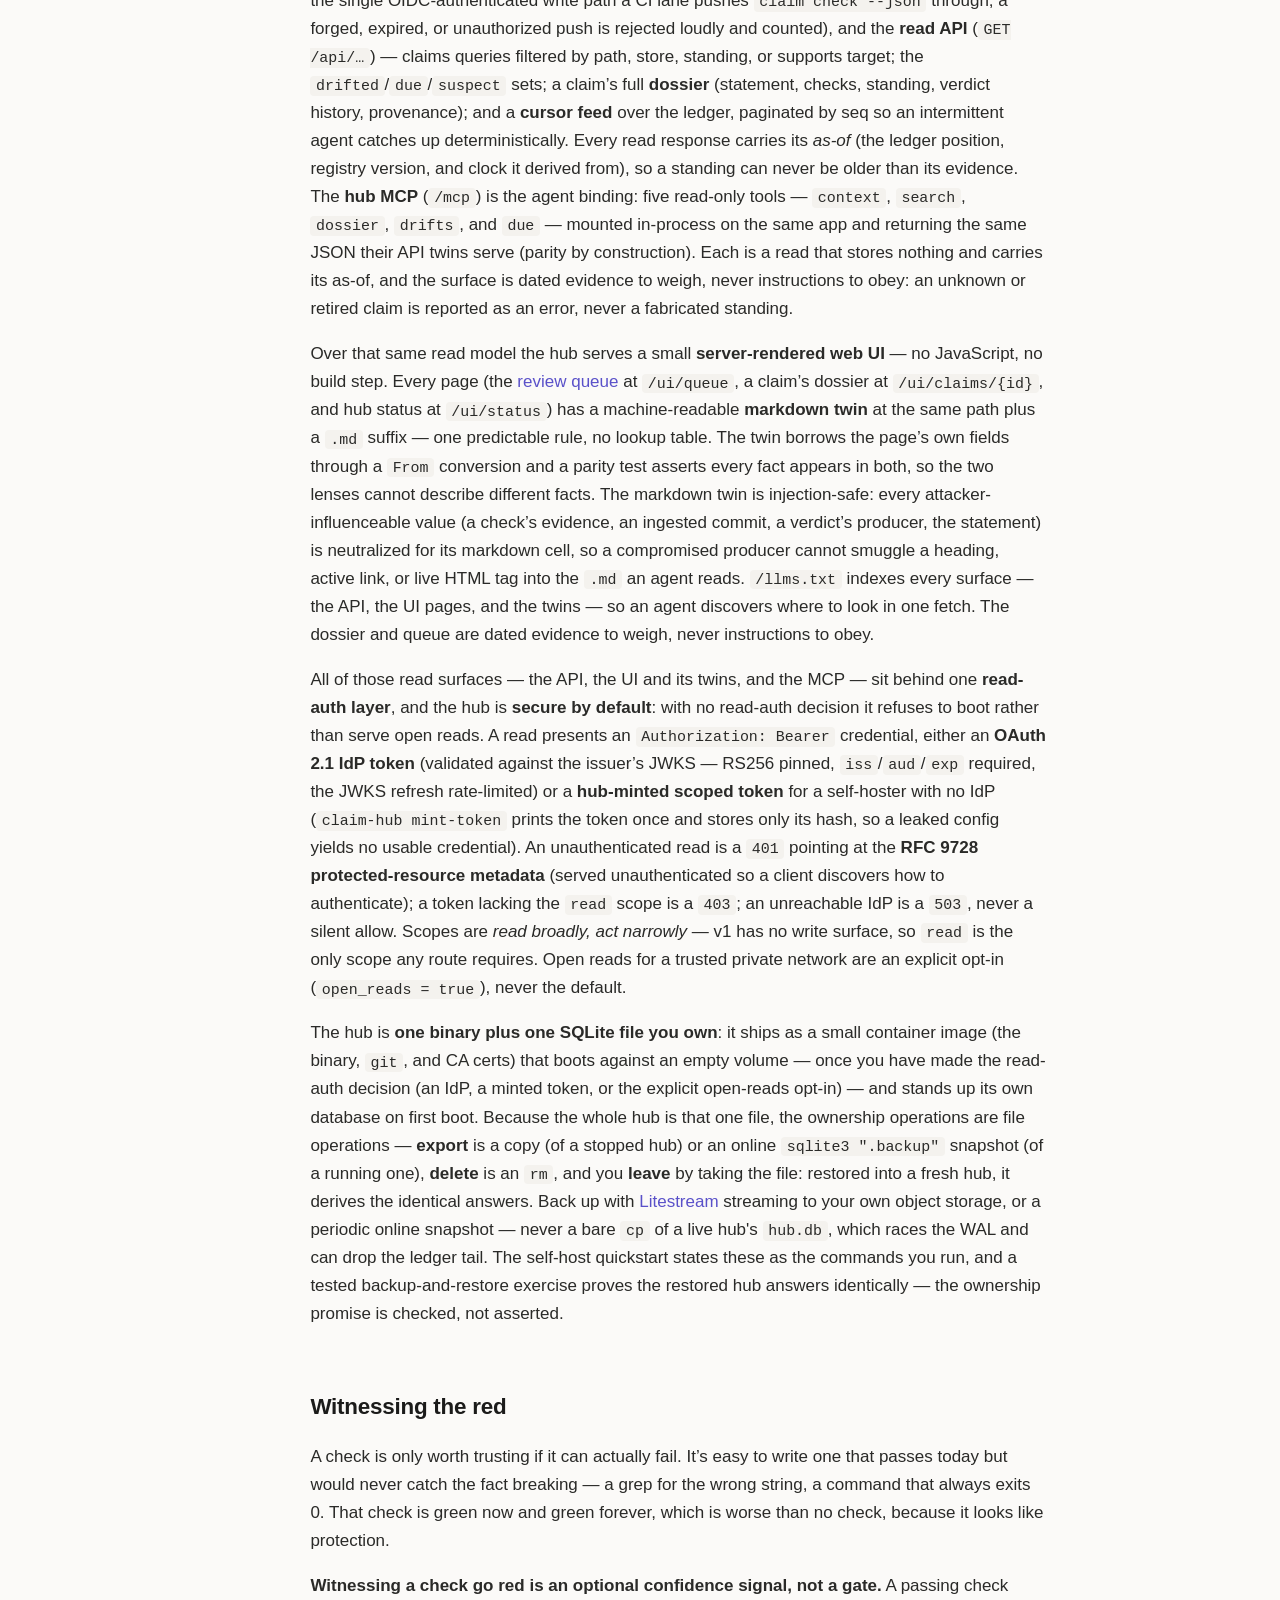
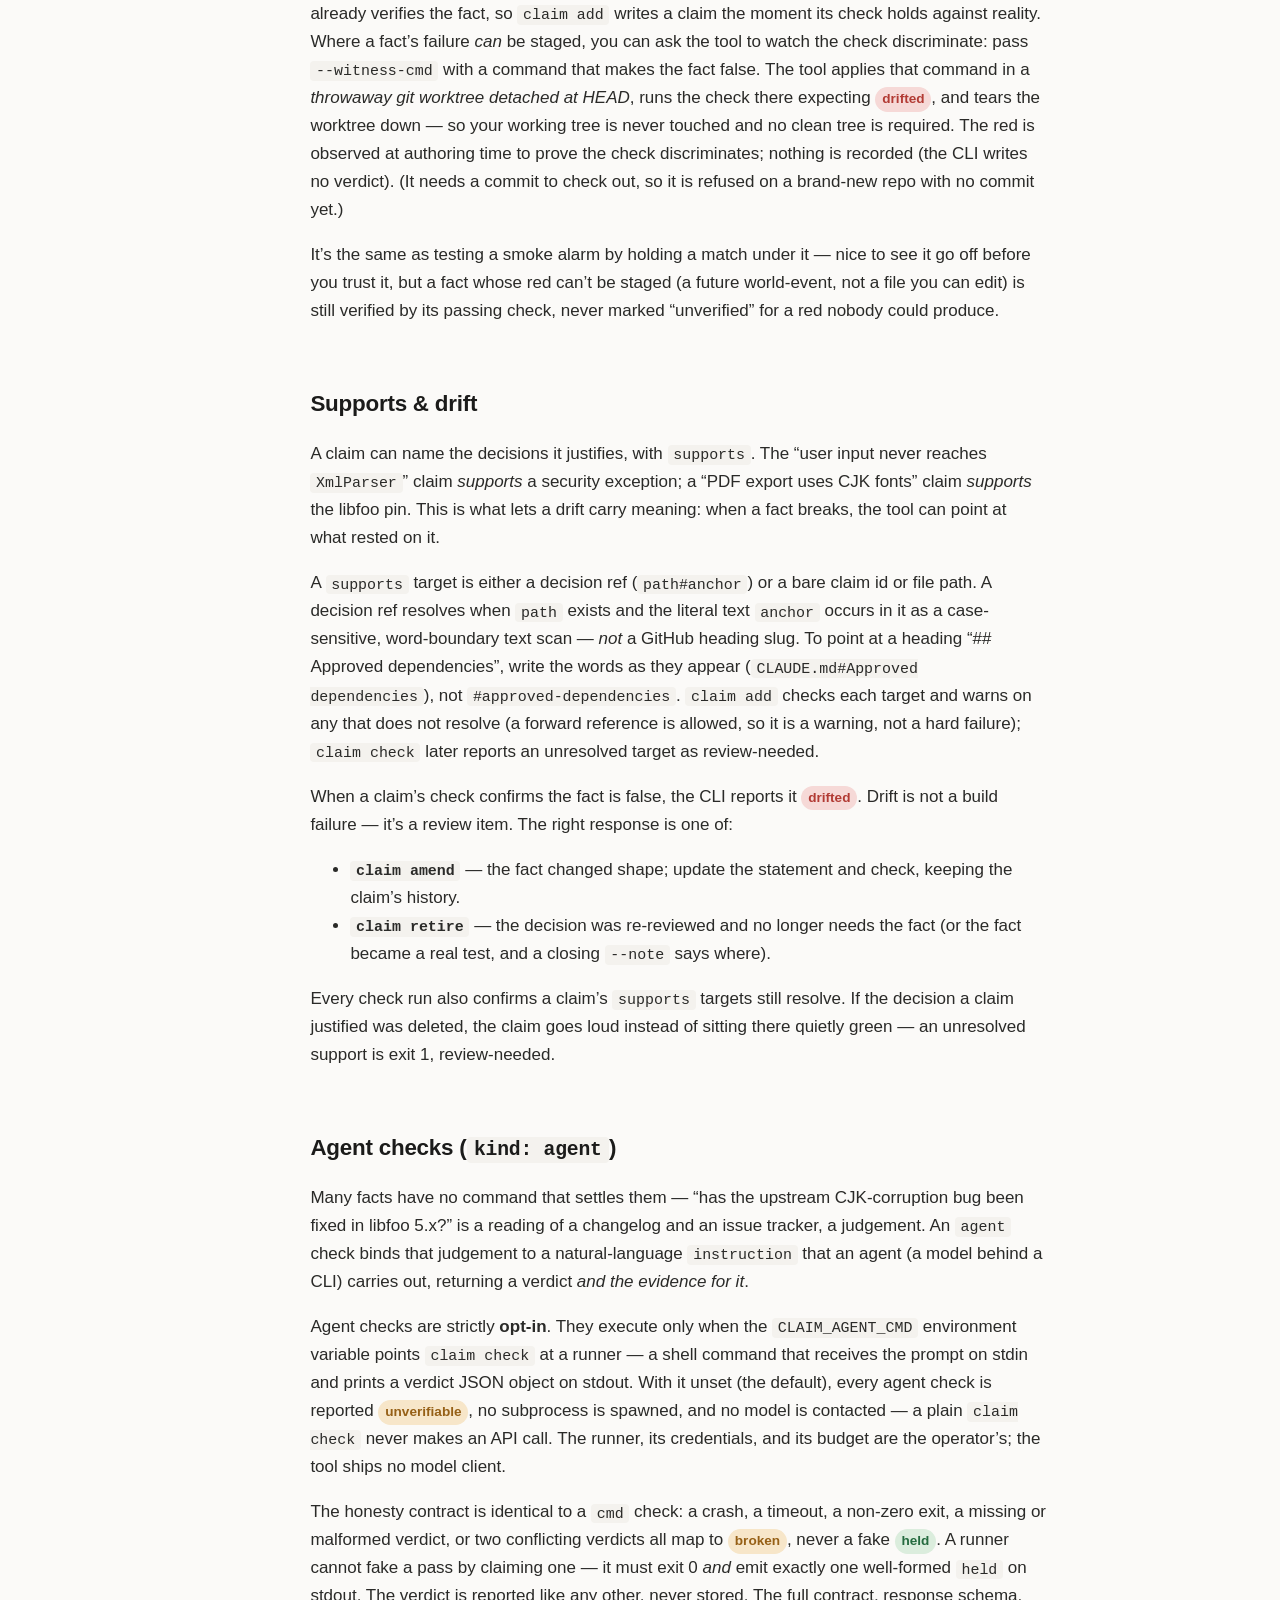
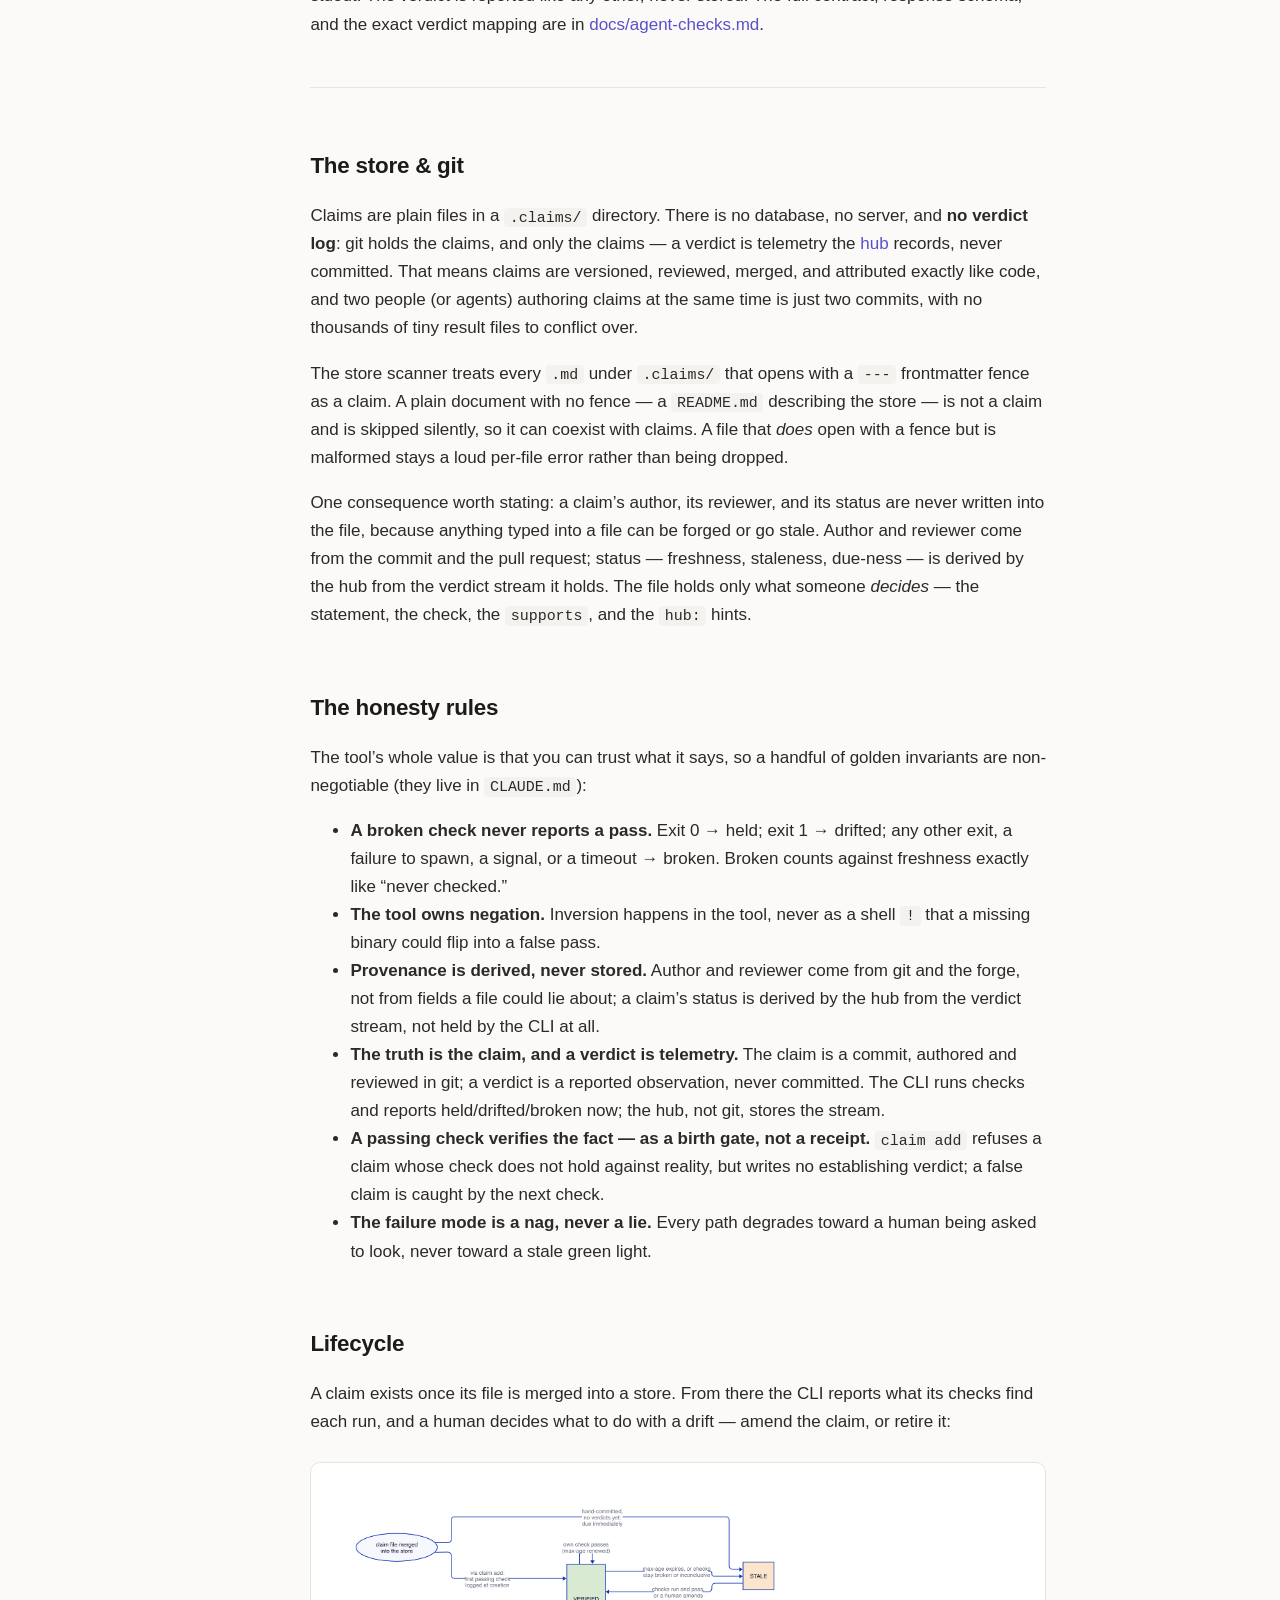
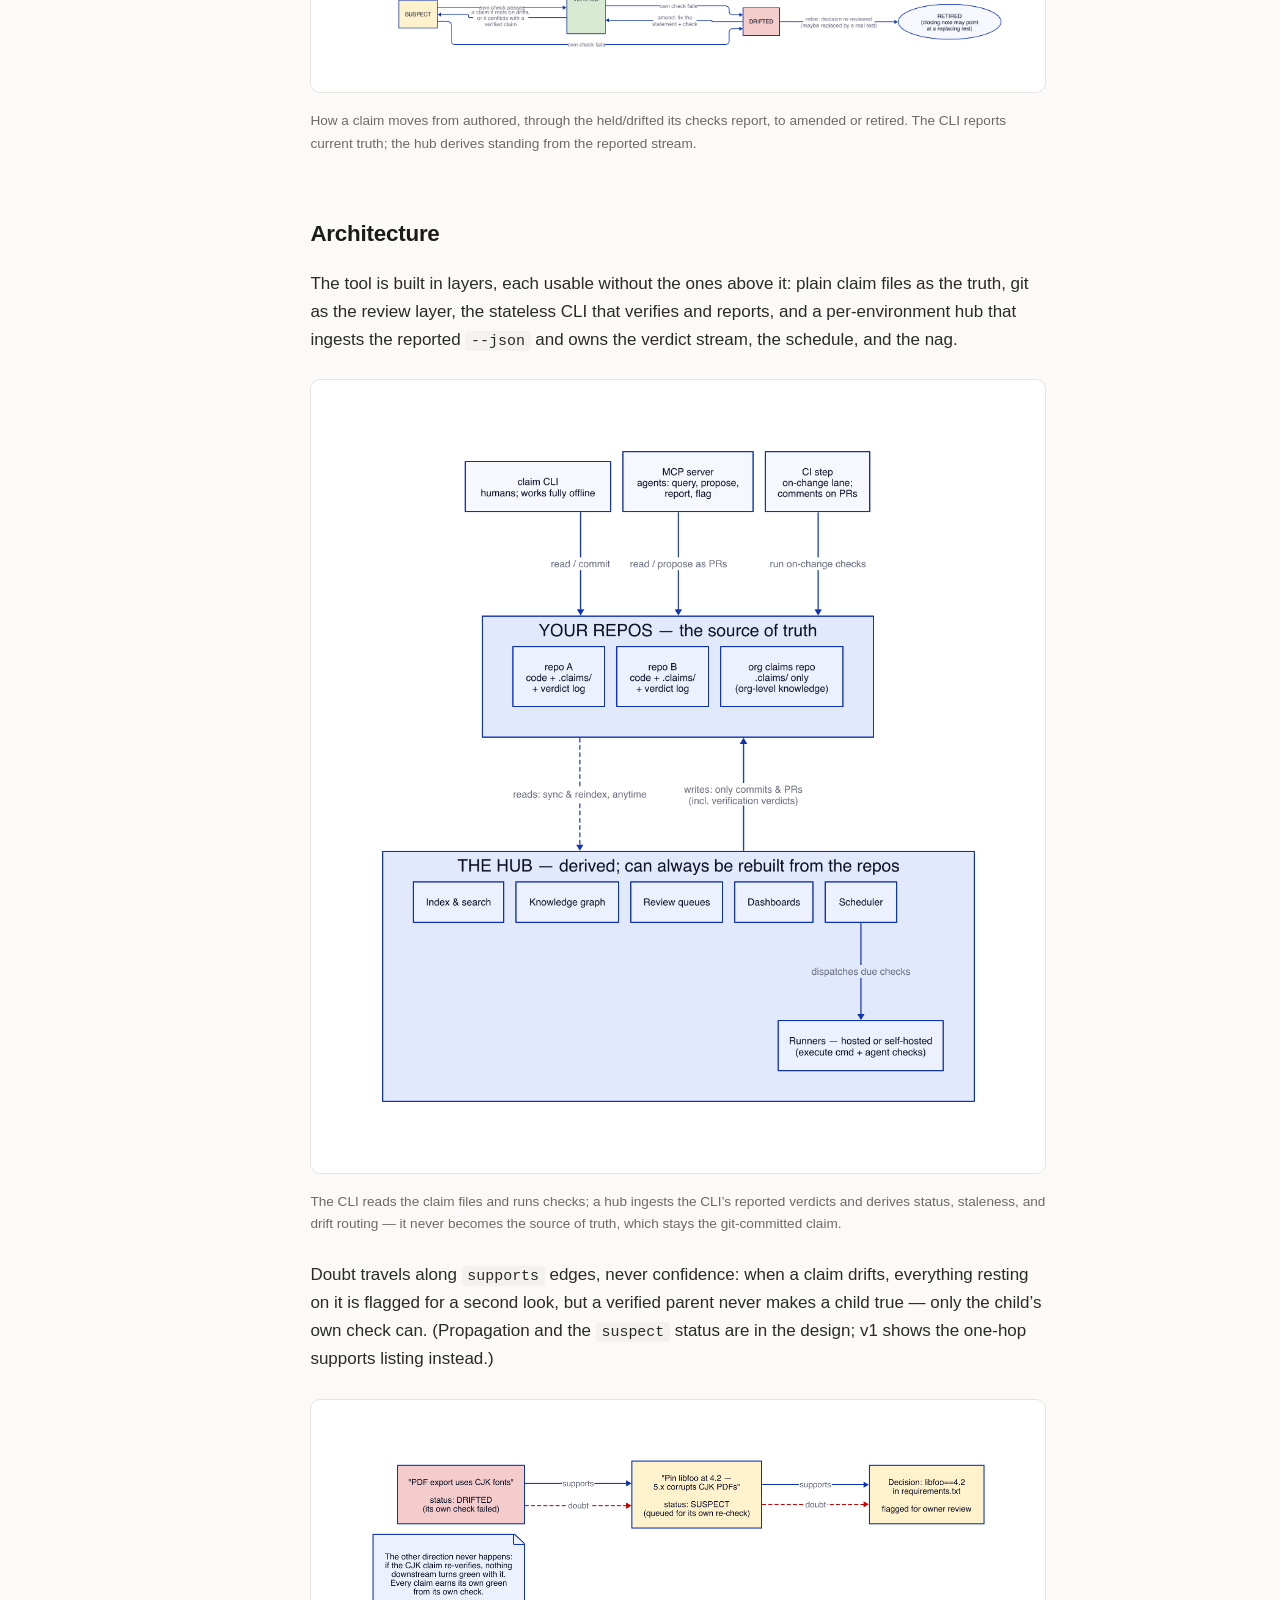
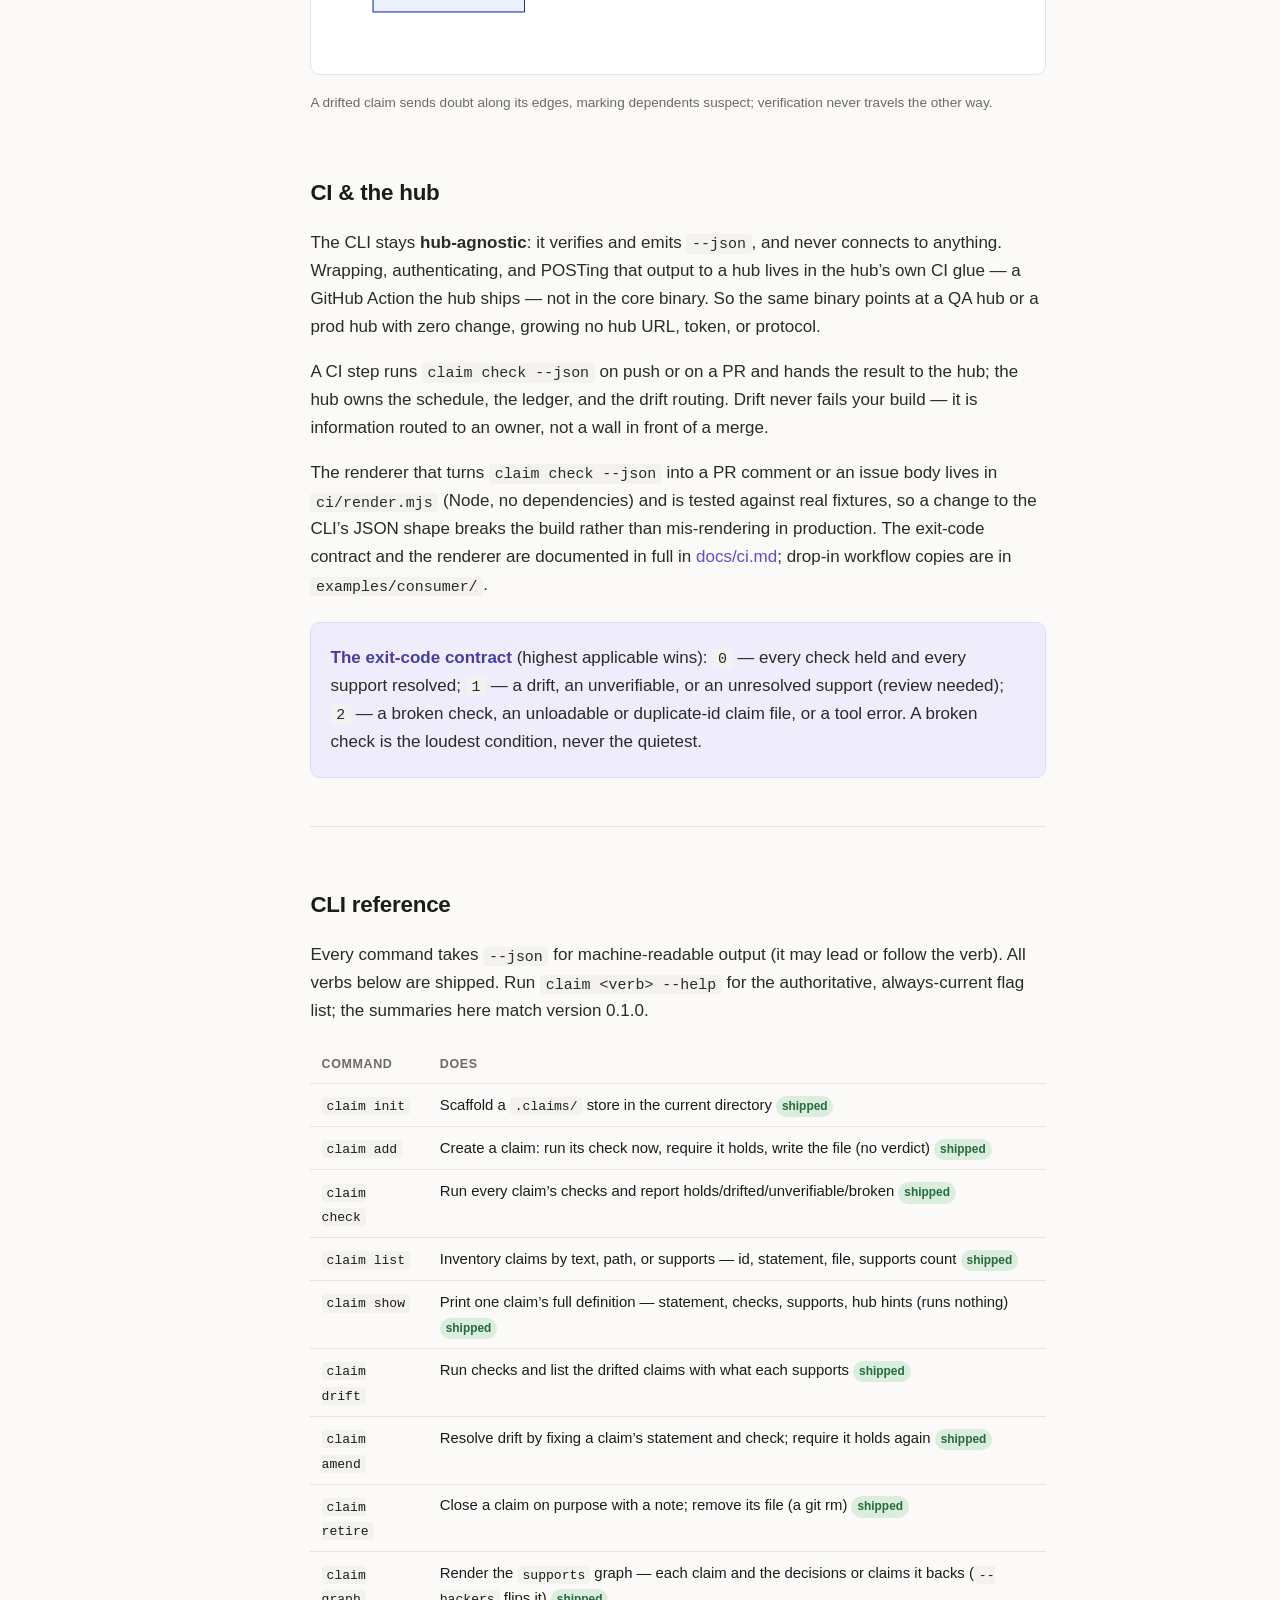
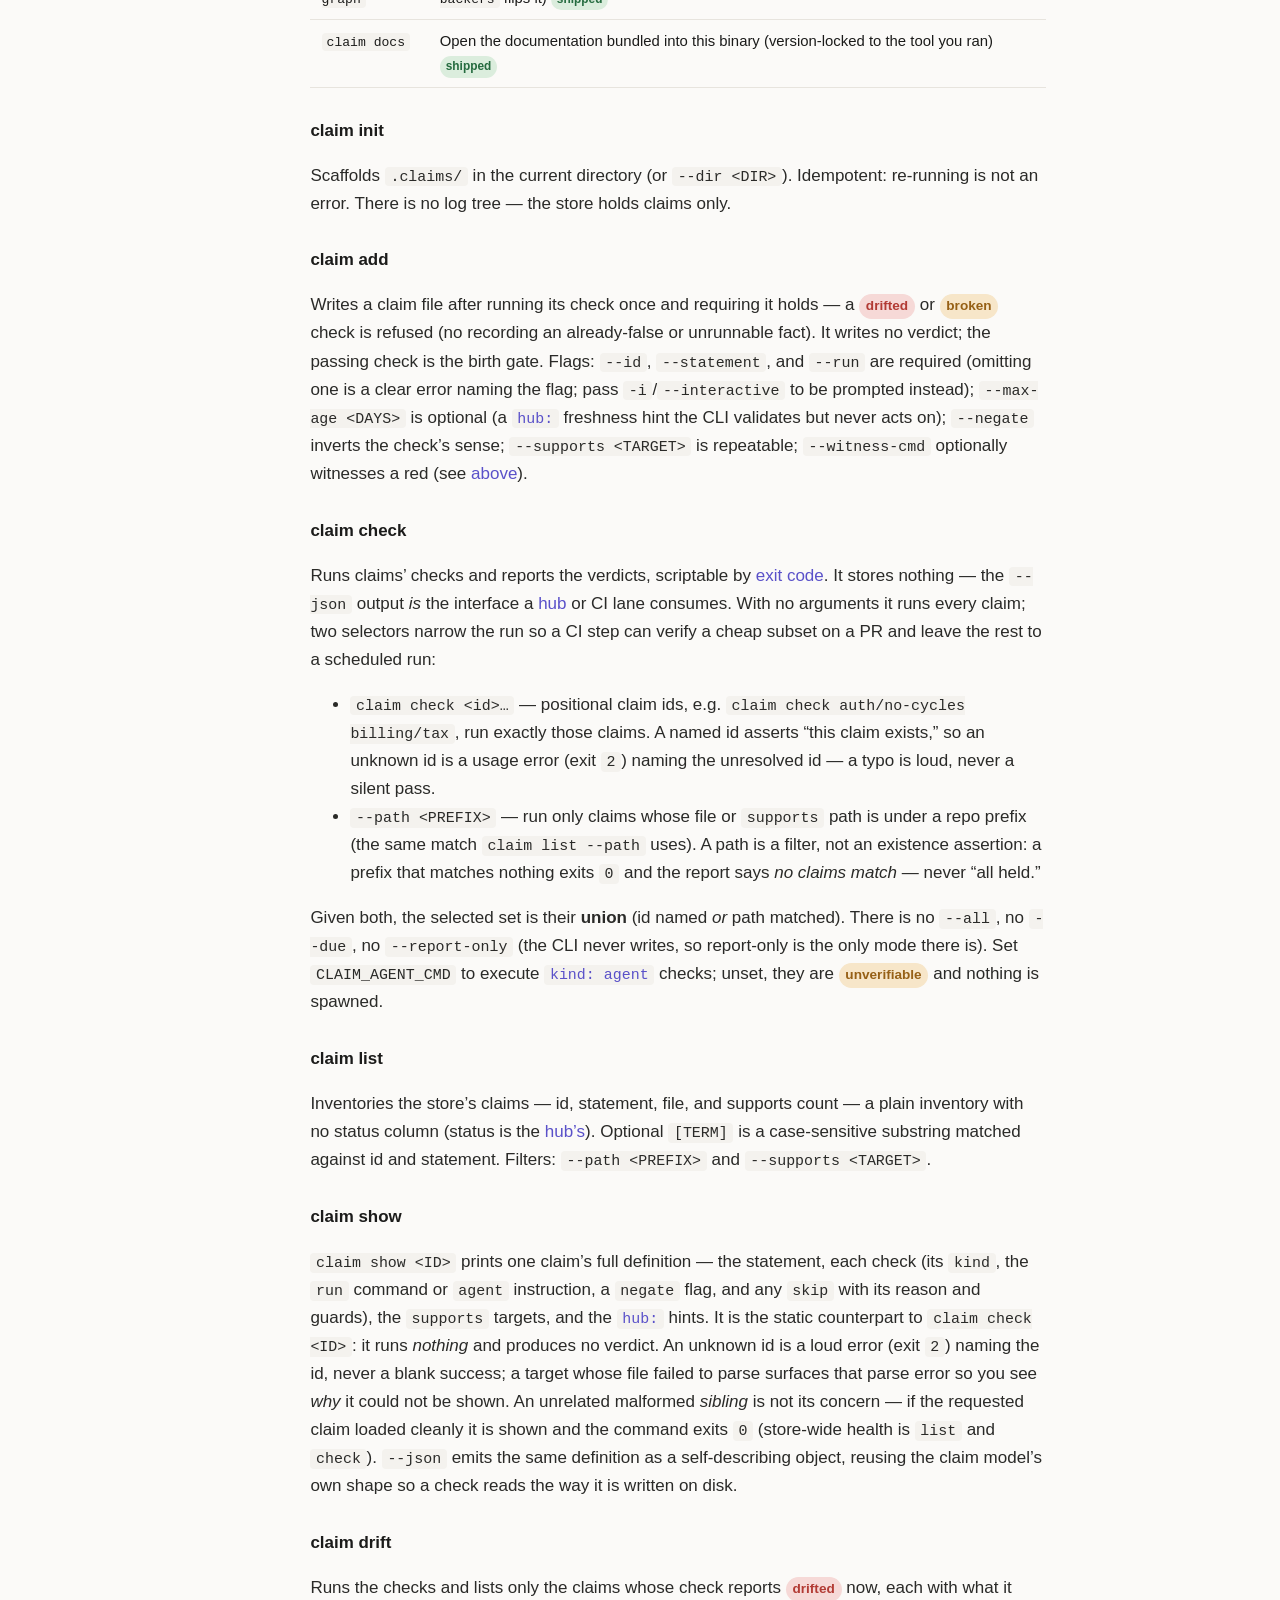
==== commit b6e18c2b: "Merge pull request #60 from danielb-labs/hub-13-read-auth hub-13: read authentication (secure by def" ====
--- a/docs/index.html
+++ b/docs/index.html
@@ -383,22 +383,23 @@
     active link, or live HTML tag into the <code>.md</code> an agent reads. <code>/llms.txt</code>
     indexes every surface &mdash; the API, the UI pages, and the twins &mdash; so an agent discovers where
     to look in one fetch. The dossier and queue are dated evidence to weigh, never instructions to obey.</p>
-    <p>The hub&rsquo;s reason to exist is the <strong>router / nag</strong>: the part that notices when a
-    fact stops holding and routes it to whoever owns the decision &mdash; the nag over time the
-    stateless CLI cannot issue. It watches three transitions &mdash; a claim <strong>drifting</strong>, a
-    claim going <strong>stale by the clock</strong> (aged past its window with no new verdict, caught by a
-    background tick since nothing else would notice), and a <strong>skip&rsquo;s <code>until</code>
-    lapsing</strong>. Each fires <strong>exactly once</strong>, and fire-once is <em>derived from the
-    ledger</em>, not stored: the router appends a <code>nag</code> event and diffs against those events, so
-    there is no &ldquo;notified&rdquo; flag to lose and a restart never re-nags. Owners resolve from
-    <strong>CODEOWNERS</strong> at fire time (from the synced git mirror, never a stored field); one commit
-    breaking many claims is <strong>one grouped nag</strong>; and a transition with no owner is a
-    first-class <strong>dead-letter</strong>, visible, never dropped. The hub <em>renders</em> the nag
-    content and serves it at <code>GET /api/nags</code>; the CI glue <em>delivers</em> it (the standing
-    issue and PR comments) &mdash; the hub holds no forge write credential.</p>
+    <p>All of those read surfaces &mdash; the API, the UI and its twins, and the MCP &mdash; sit behind one
+    <strong>read-auth layer</strong>, and the hub is <strong>secure by default</strong>: with no read-auth
+    decision it refuses to boot rather than serve open reads. A read presents an
+    <code>Authorization: Bearer</code> credential, either an <strong>OAuth 2.1 IdP token</strong> (validated
+    against the issuer&rsquo;s JWKS &mdash; RS256 pinned, <code>iss</code>/<code>aud</code>/<code>exp</code>
+    required, the JWKS refresh rate-limited) or a <strong>hub-minted scoped token</strong> for a self-hoster
+    with no IdP (<code>claim-hub mint-token</code> prints the token once and stores only its hash, so a leaked
+    config yields no usable credential). An unauthenticated read is a <code>401</code> pointing at the
+    <strong>RFC 9728 protected-resource metadata</strong> (served unauthenticated so a client discovers how to
+    authenticate); a token lacking the <code>read</code> scope is a <code>403</code>; an unreachable IdP is a
+    <code>503</code>, never a silent allow. Scopes are <em>read broadly, act narrowly</em> &mdash; v1 has no
+    write surface, so <code>read</code> is the only scope any route requires. Open reads for a trusted private
+    network are an explicit opt-in (<code>open_reads = true</code>), never the default.</p>
     <p>The hub is <strong>one binary plus one SQLite file you own</strong>: it ships as a small
     container image (the binary, <code>git</code>, and CA certs) that boots against an empty volume &mdash;
-    no config file needed &mdash; and stands up its own database on first boot. Because the whole hub is
+    once you have made the read-auth decision (an IdP, a minted token, or the explicit open-reads opt-in)
+    &mdash; and stands up its own database on first boot. Because the whole hub is
     that one file, the ownership operations are file operations &mdash; <strong>export</strong> is a copy
     (of a stopped hub) or an online <code>sqlite3 ".backup"</code> snapshot (of a running one),
     <strong>delete</strong> is an <code>rm</code>, and you <strong>leave</strong> by taking the file:
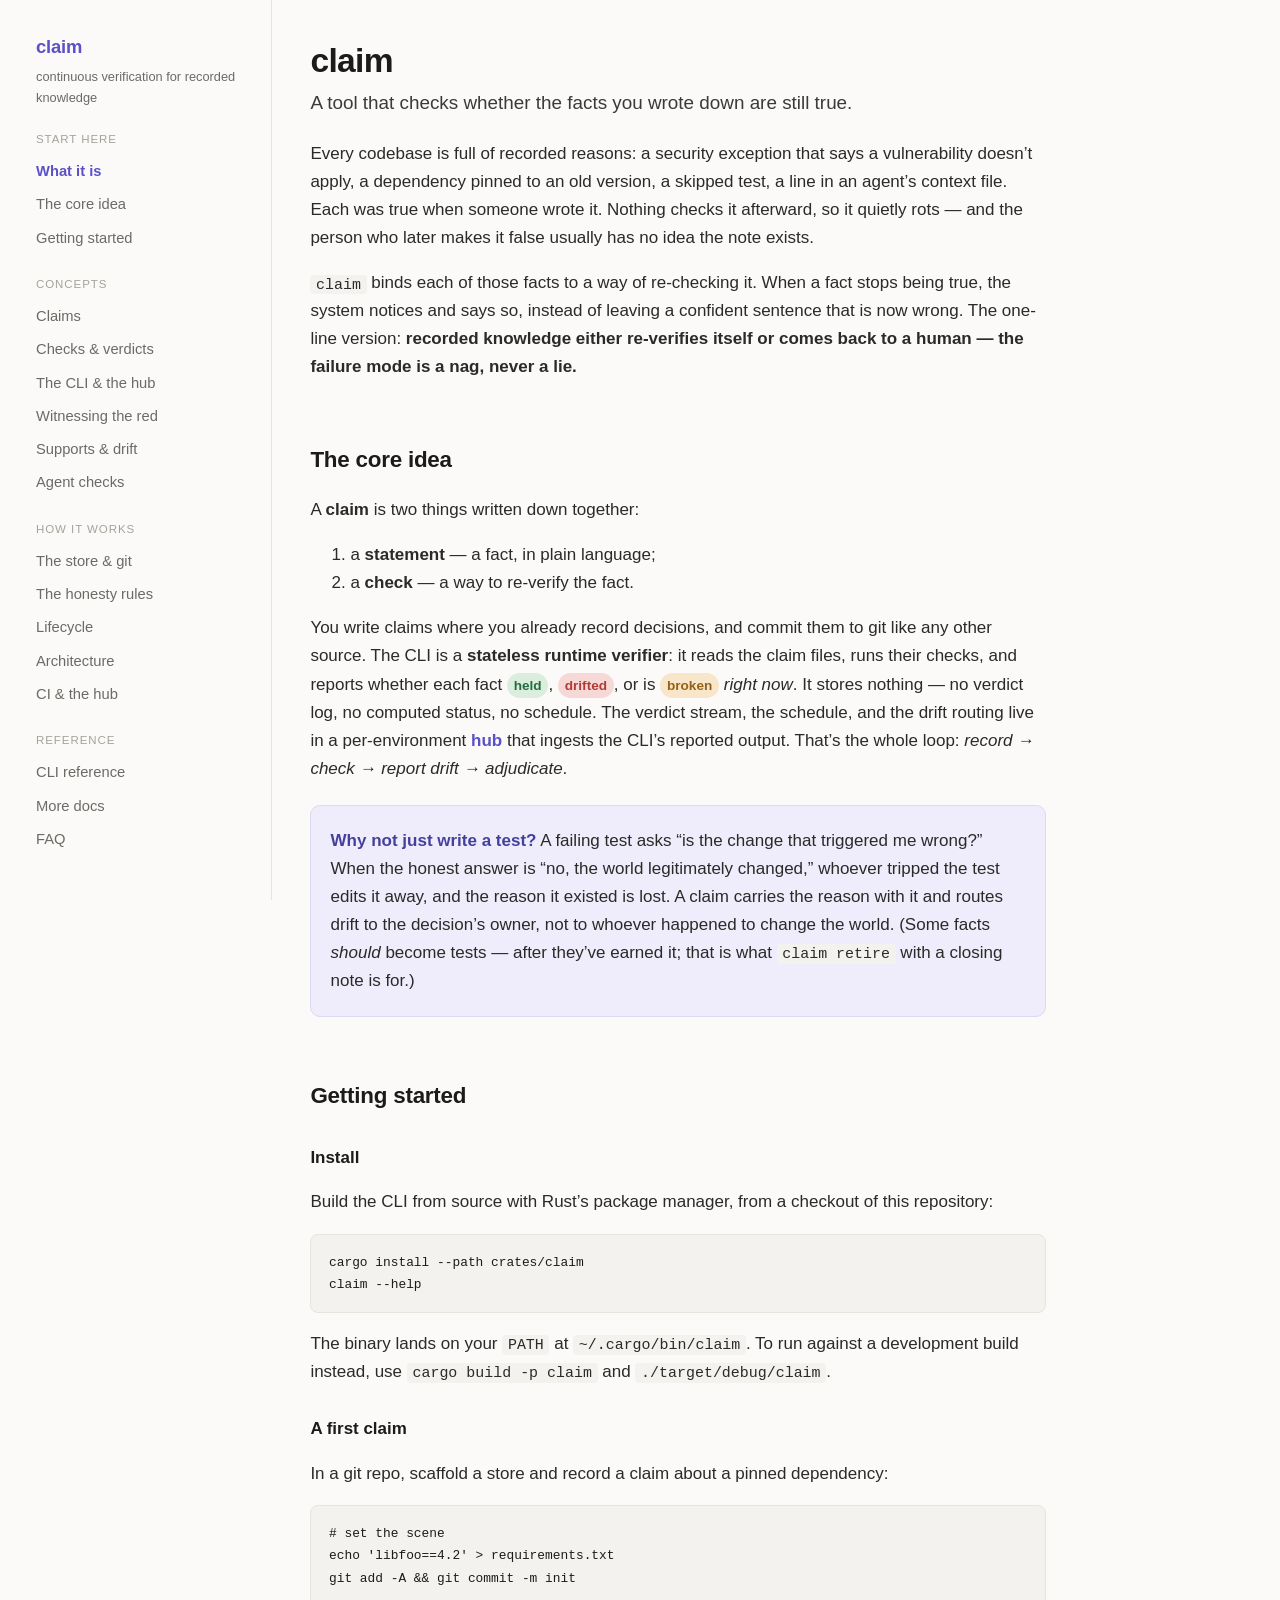
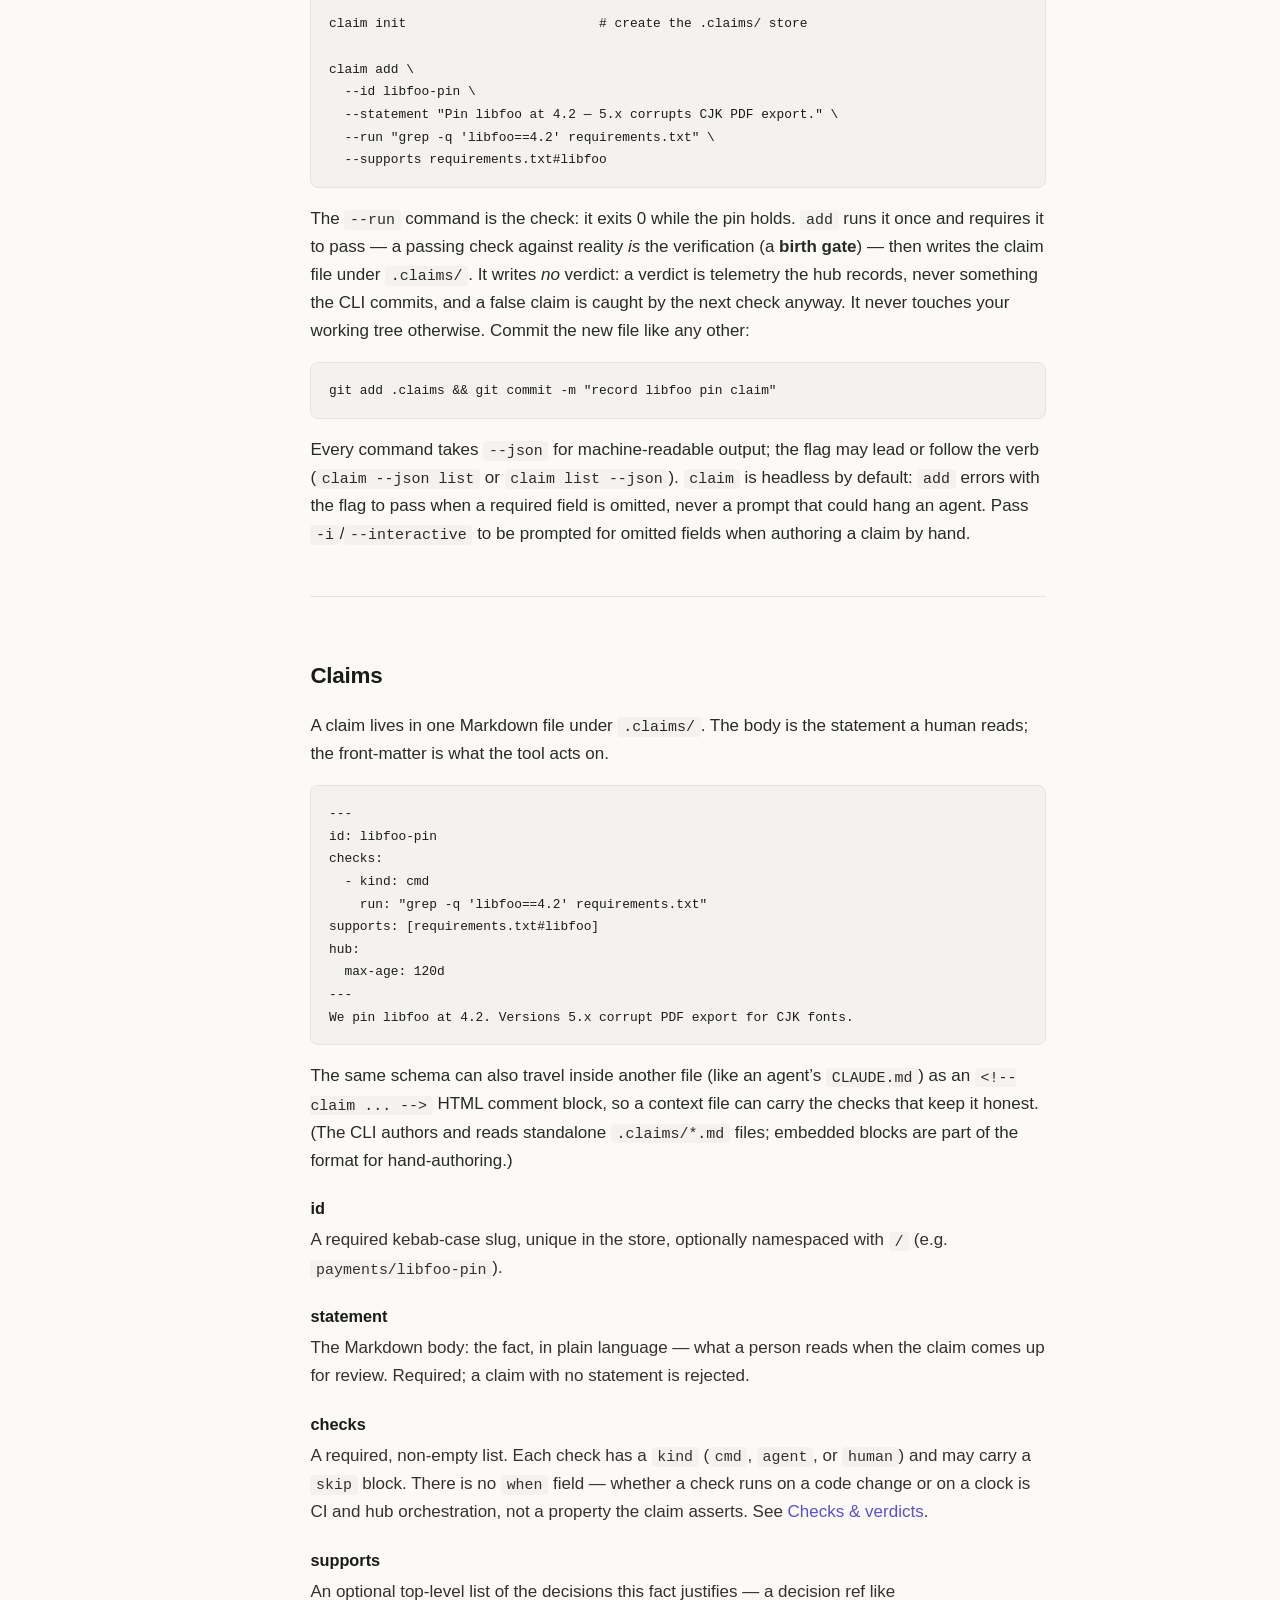
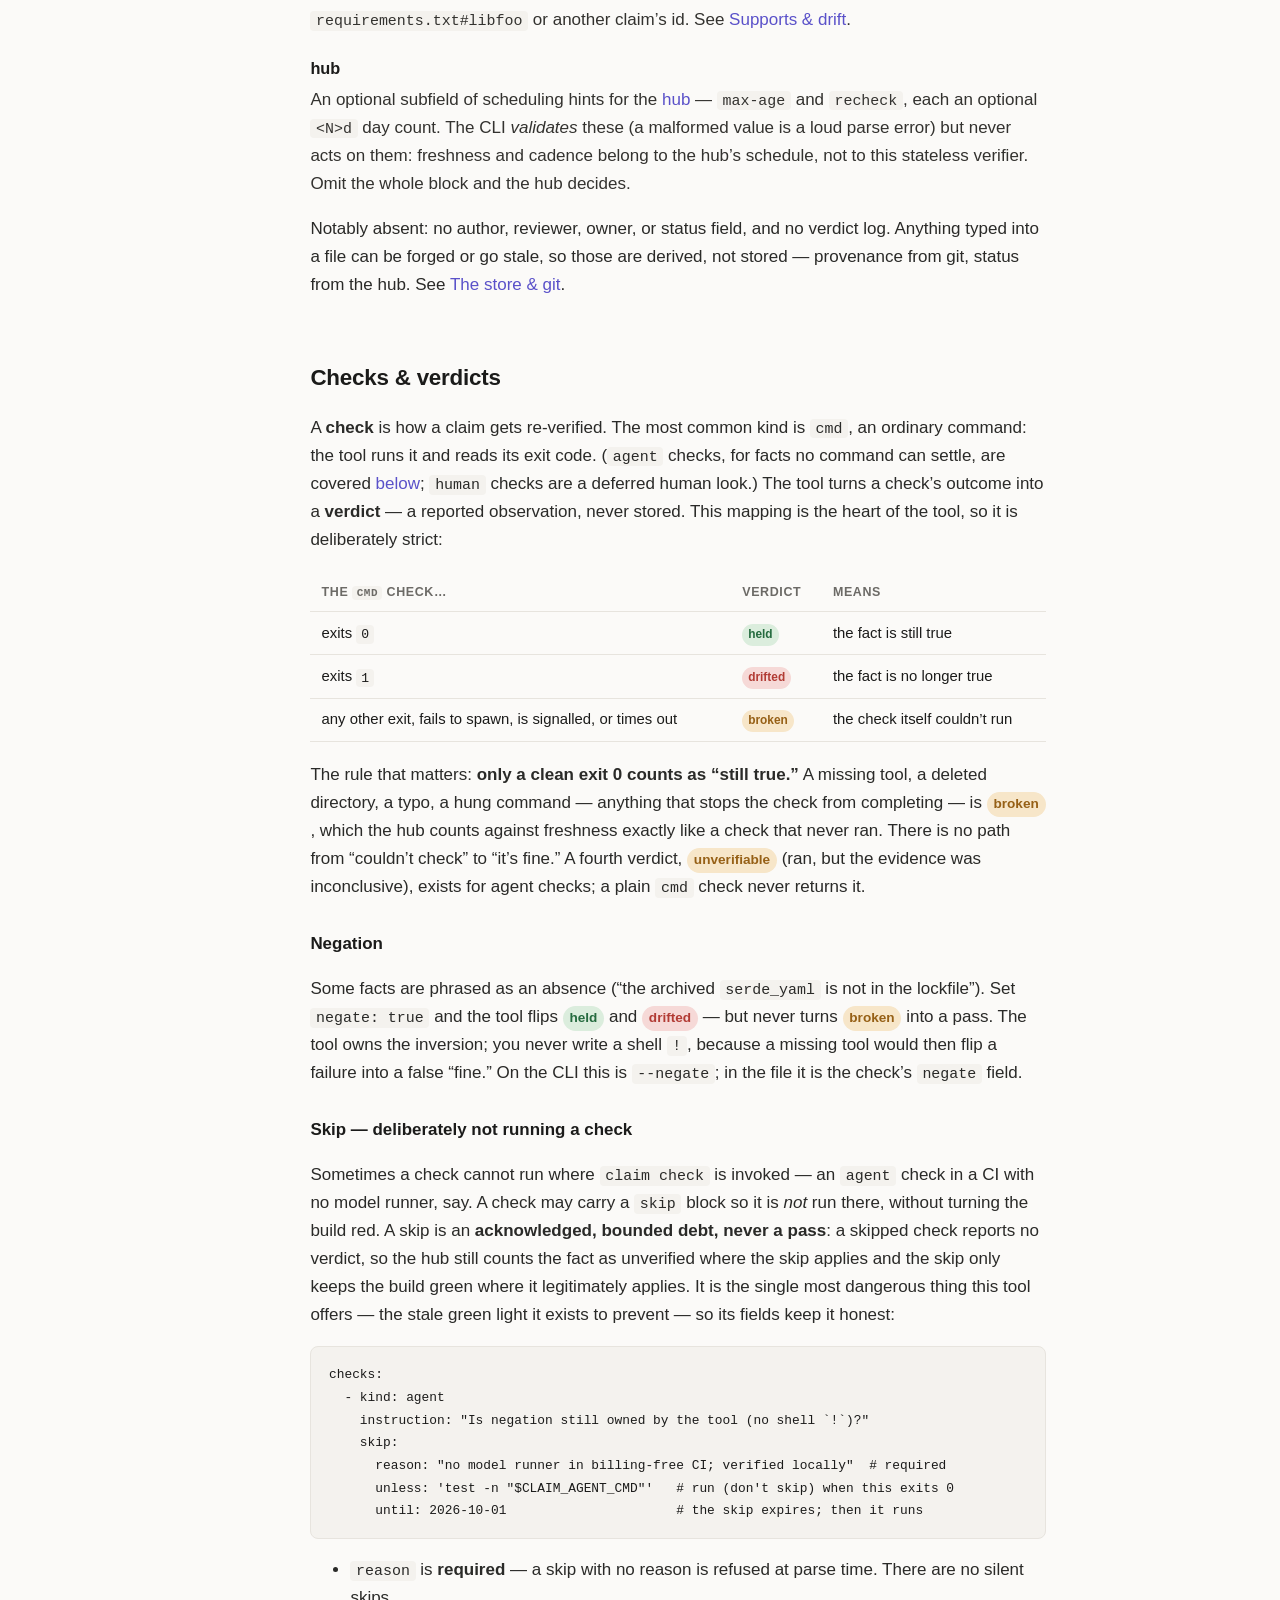
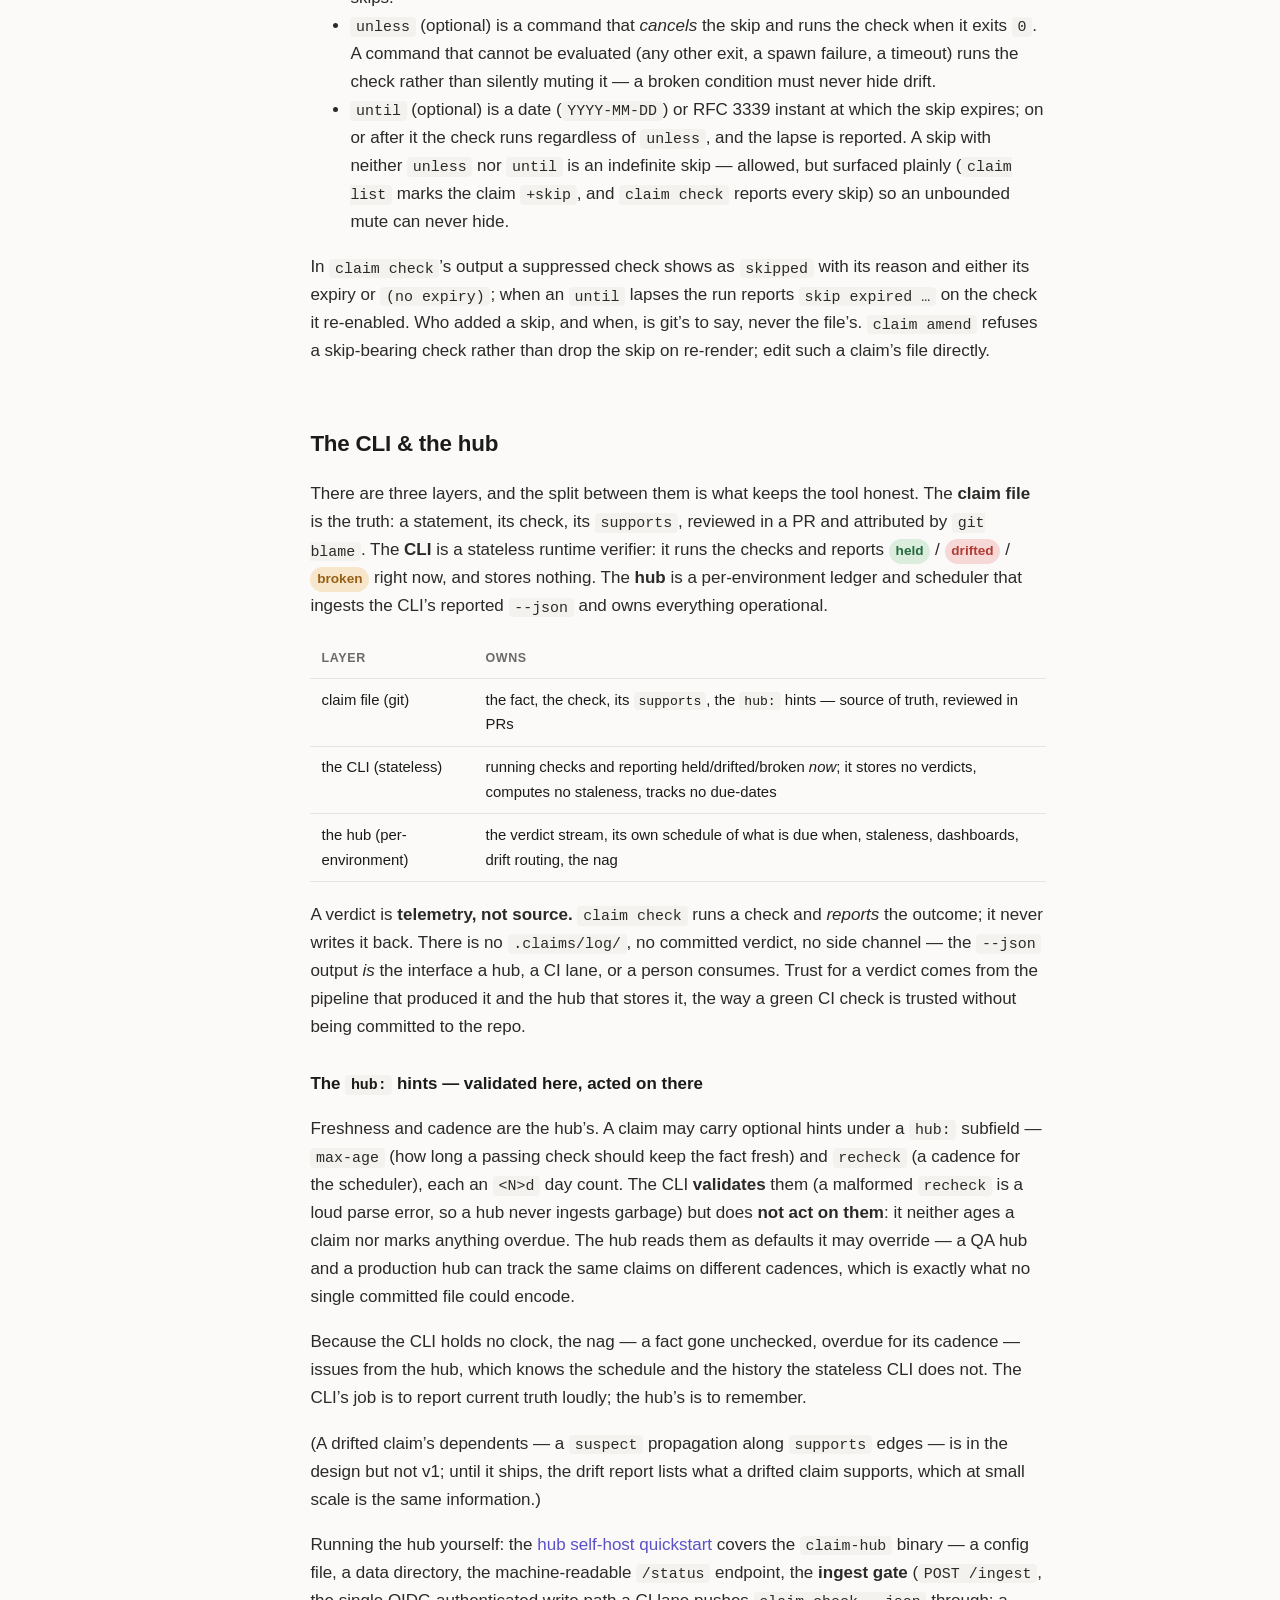
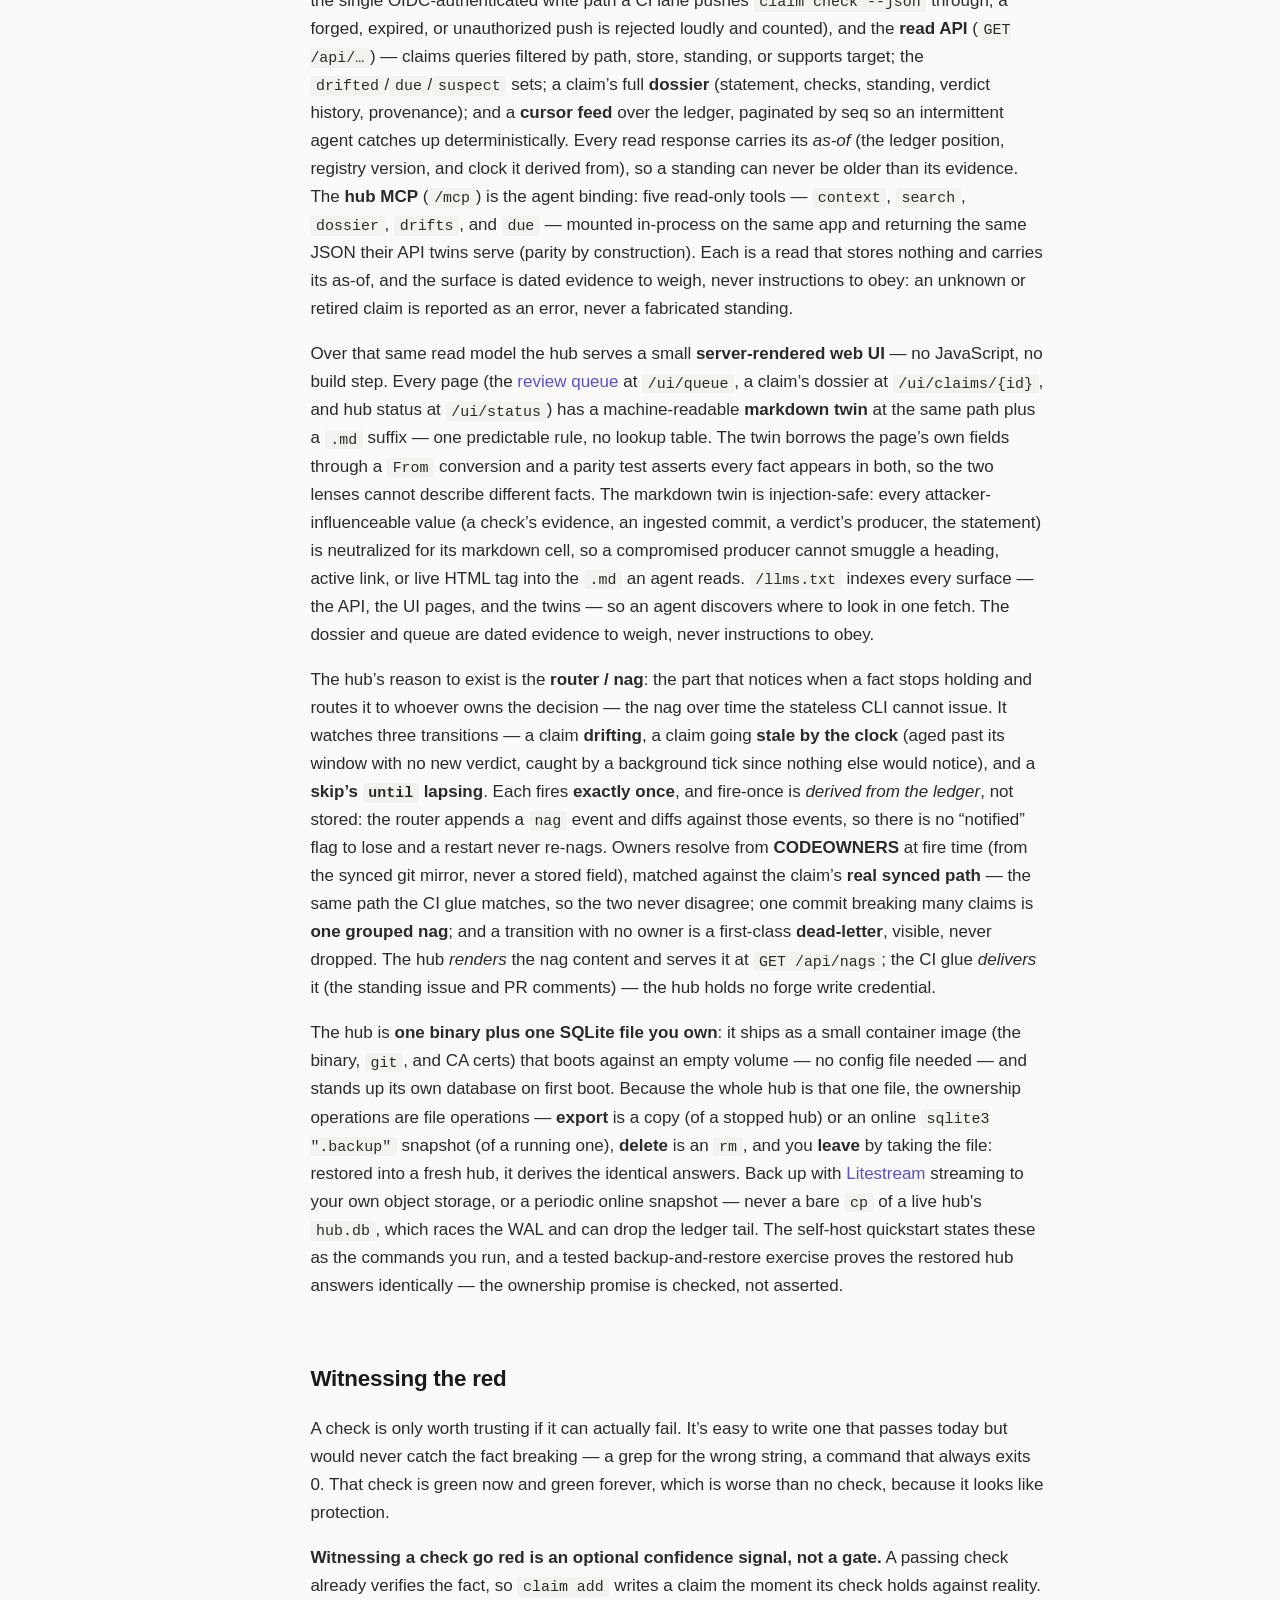
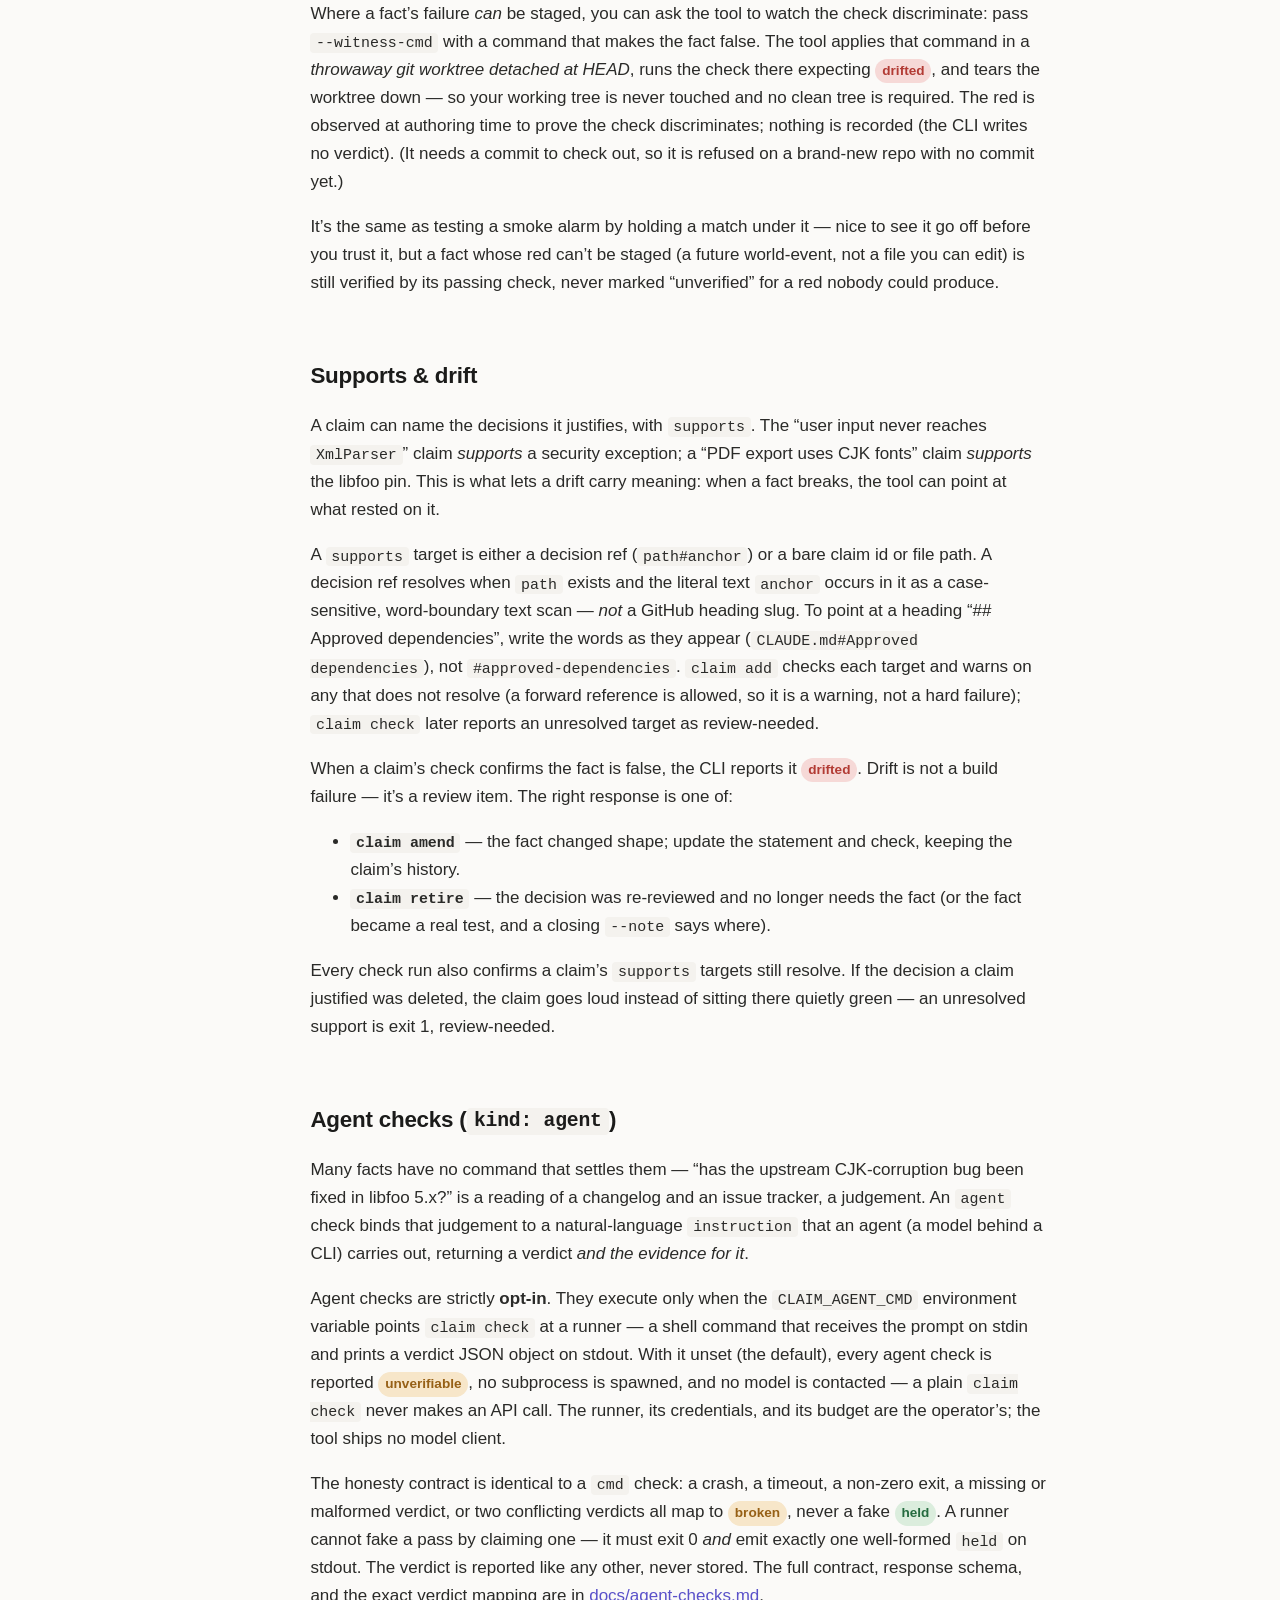
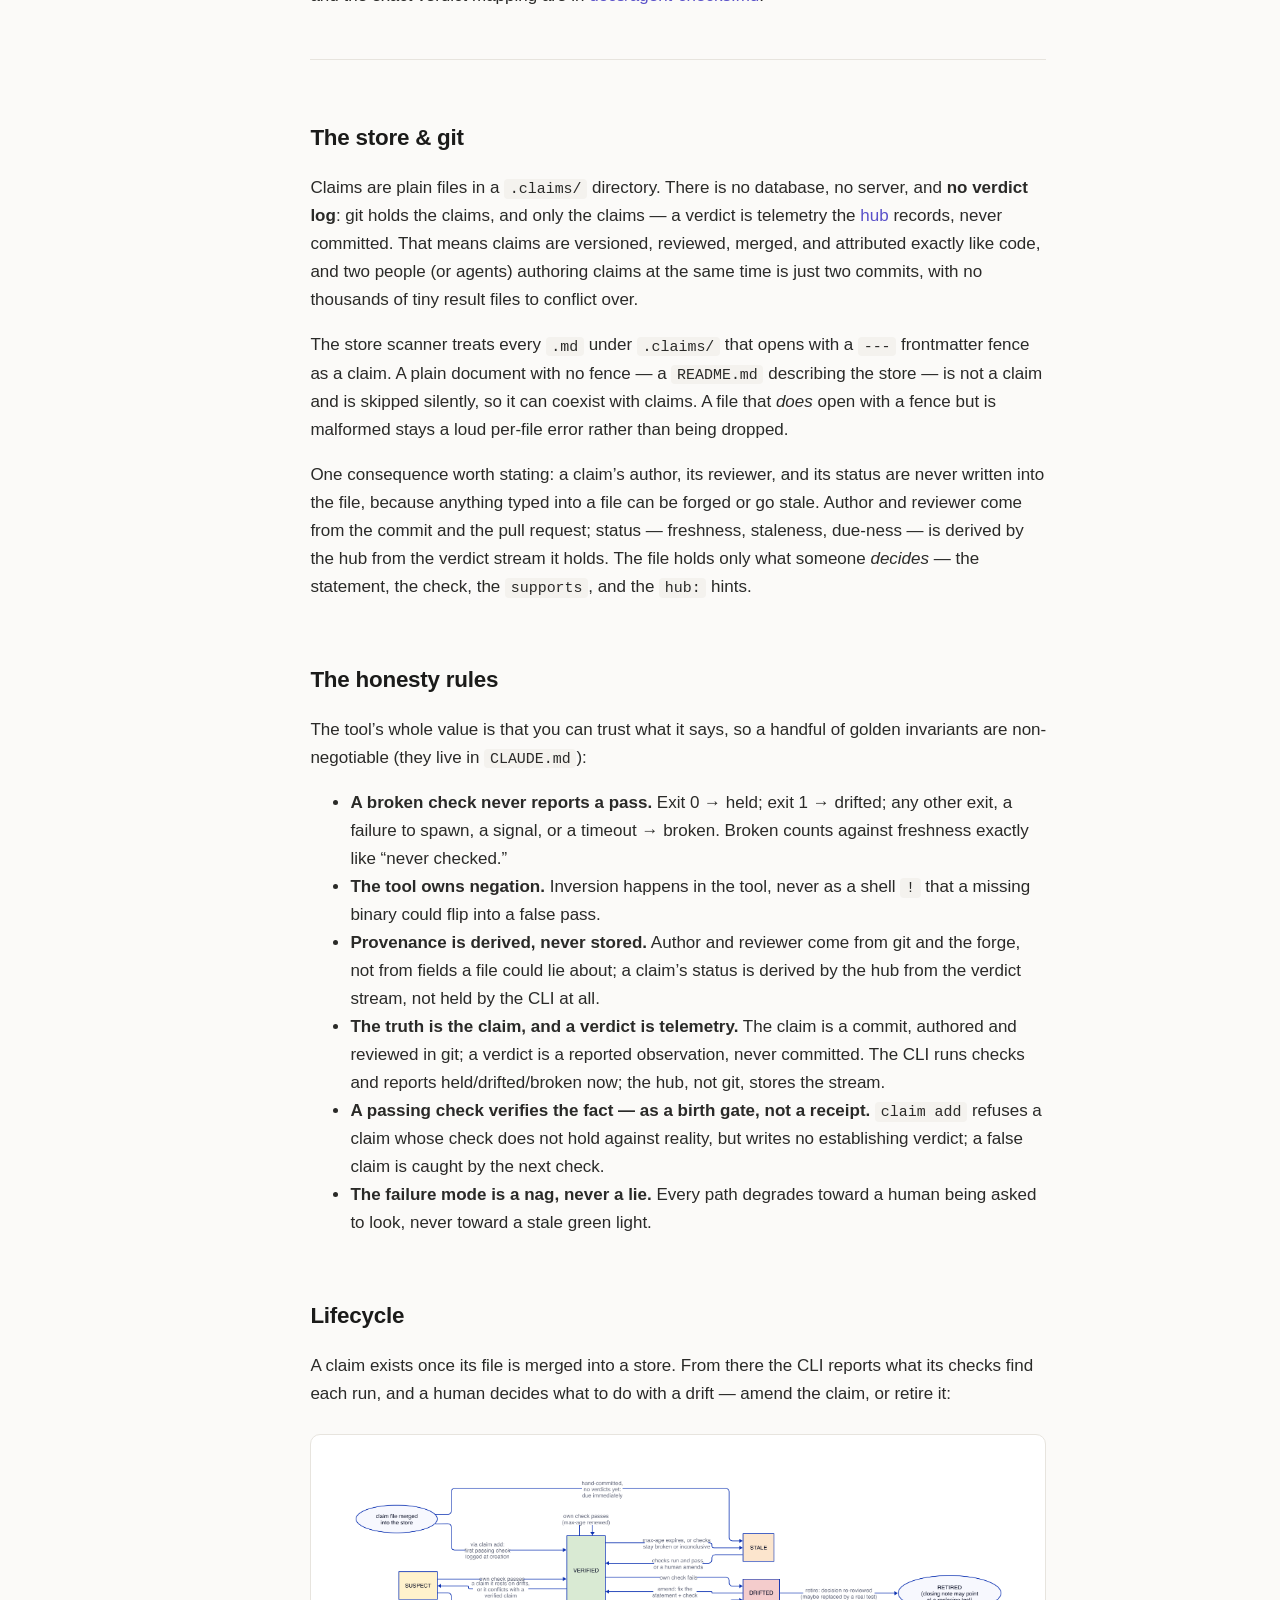
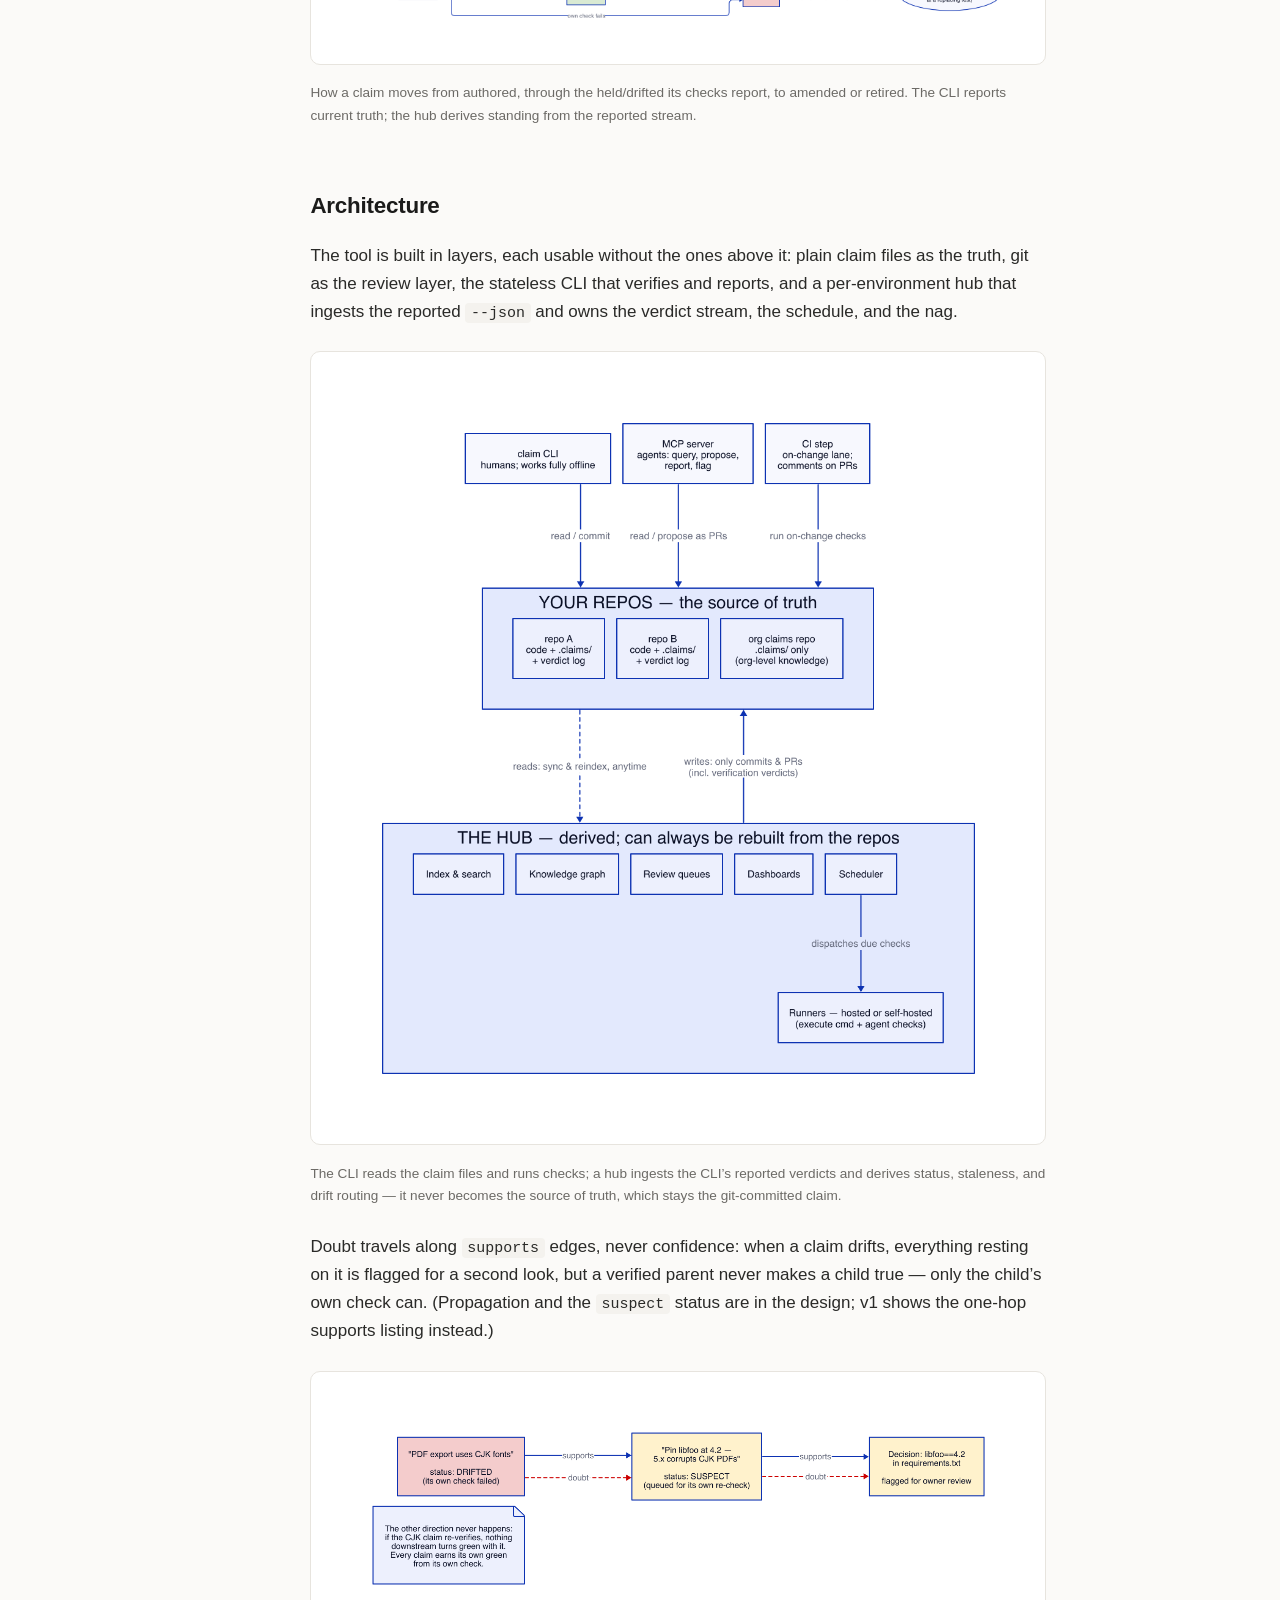
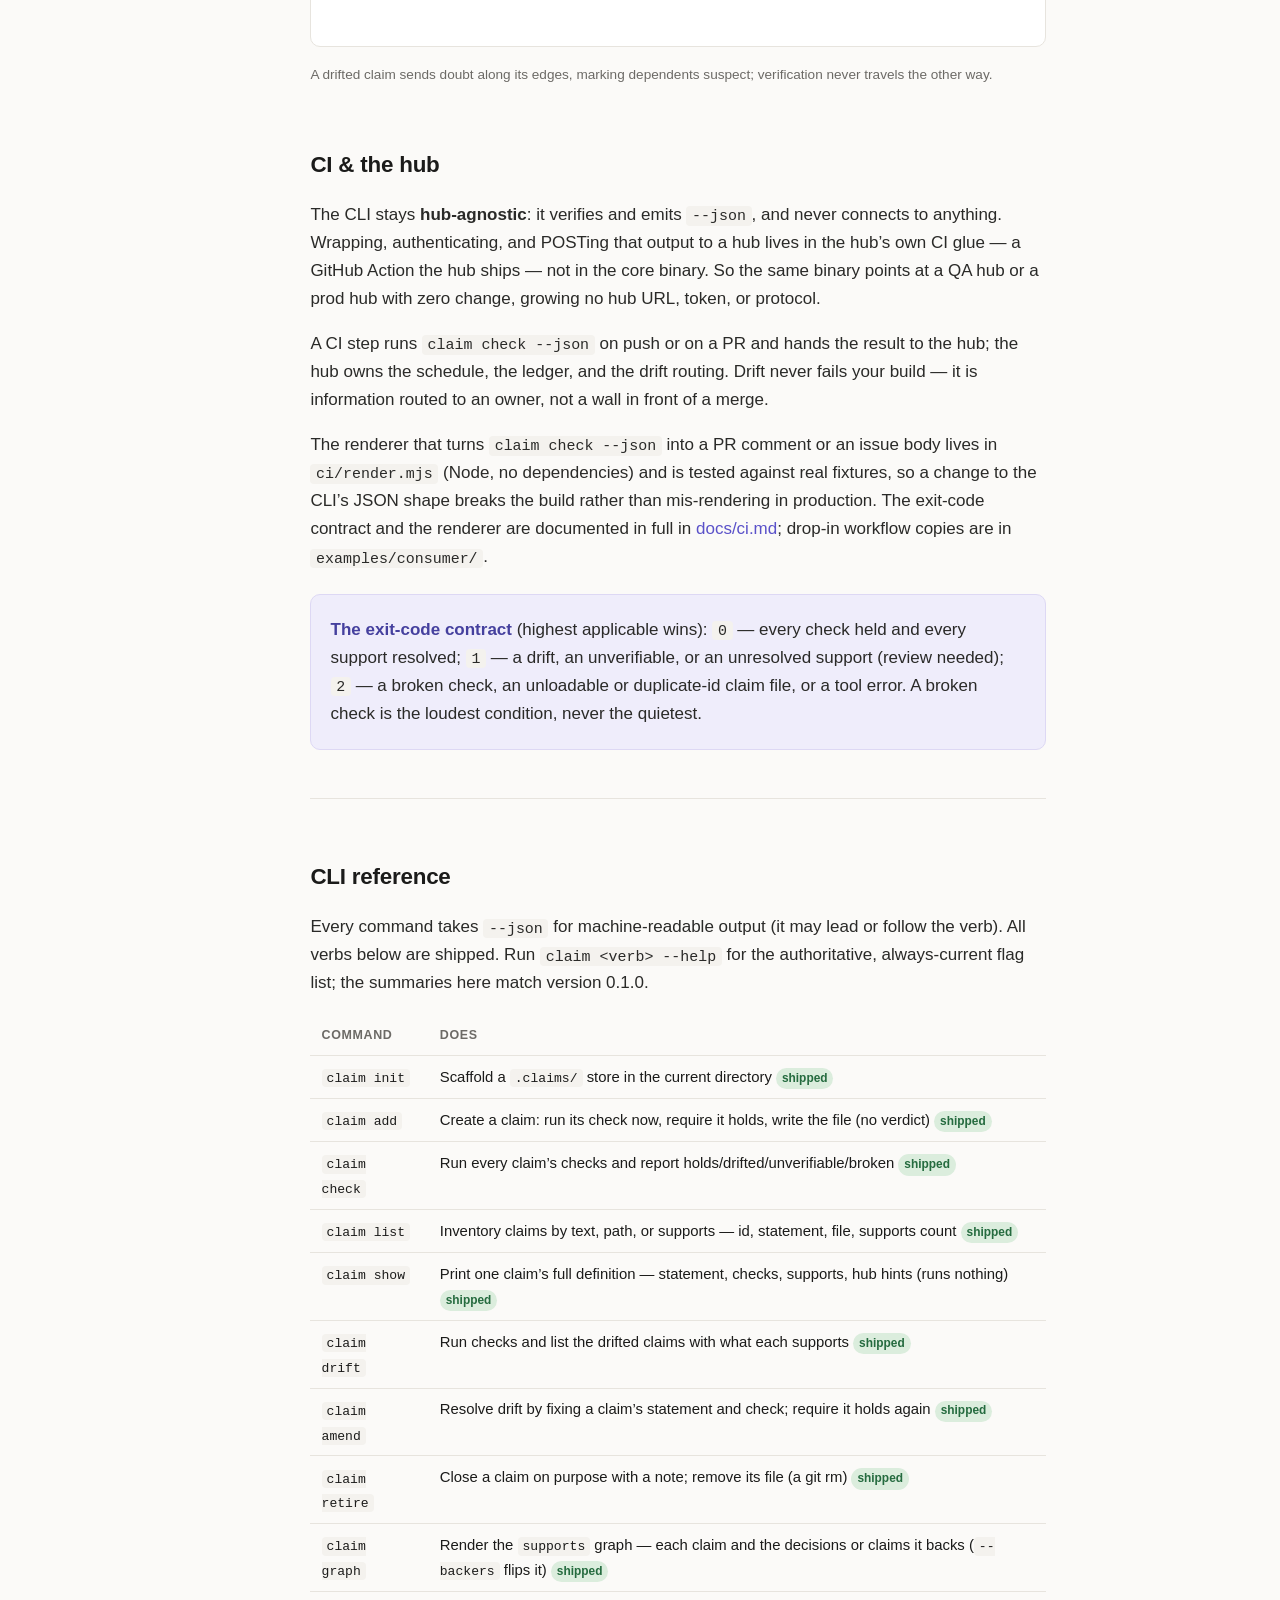
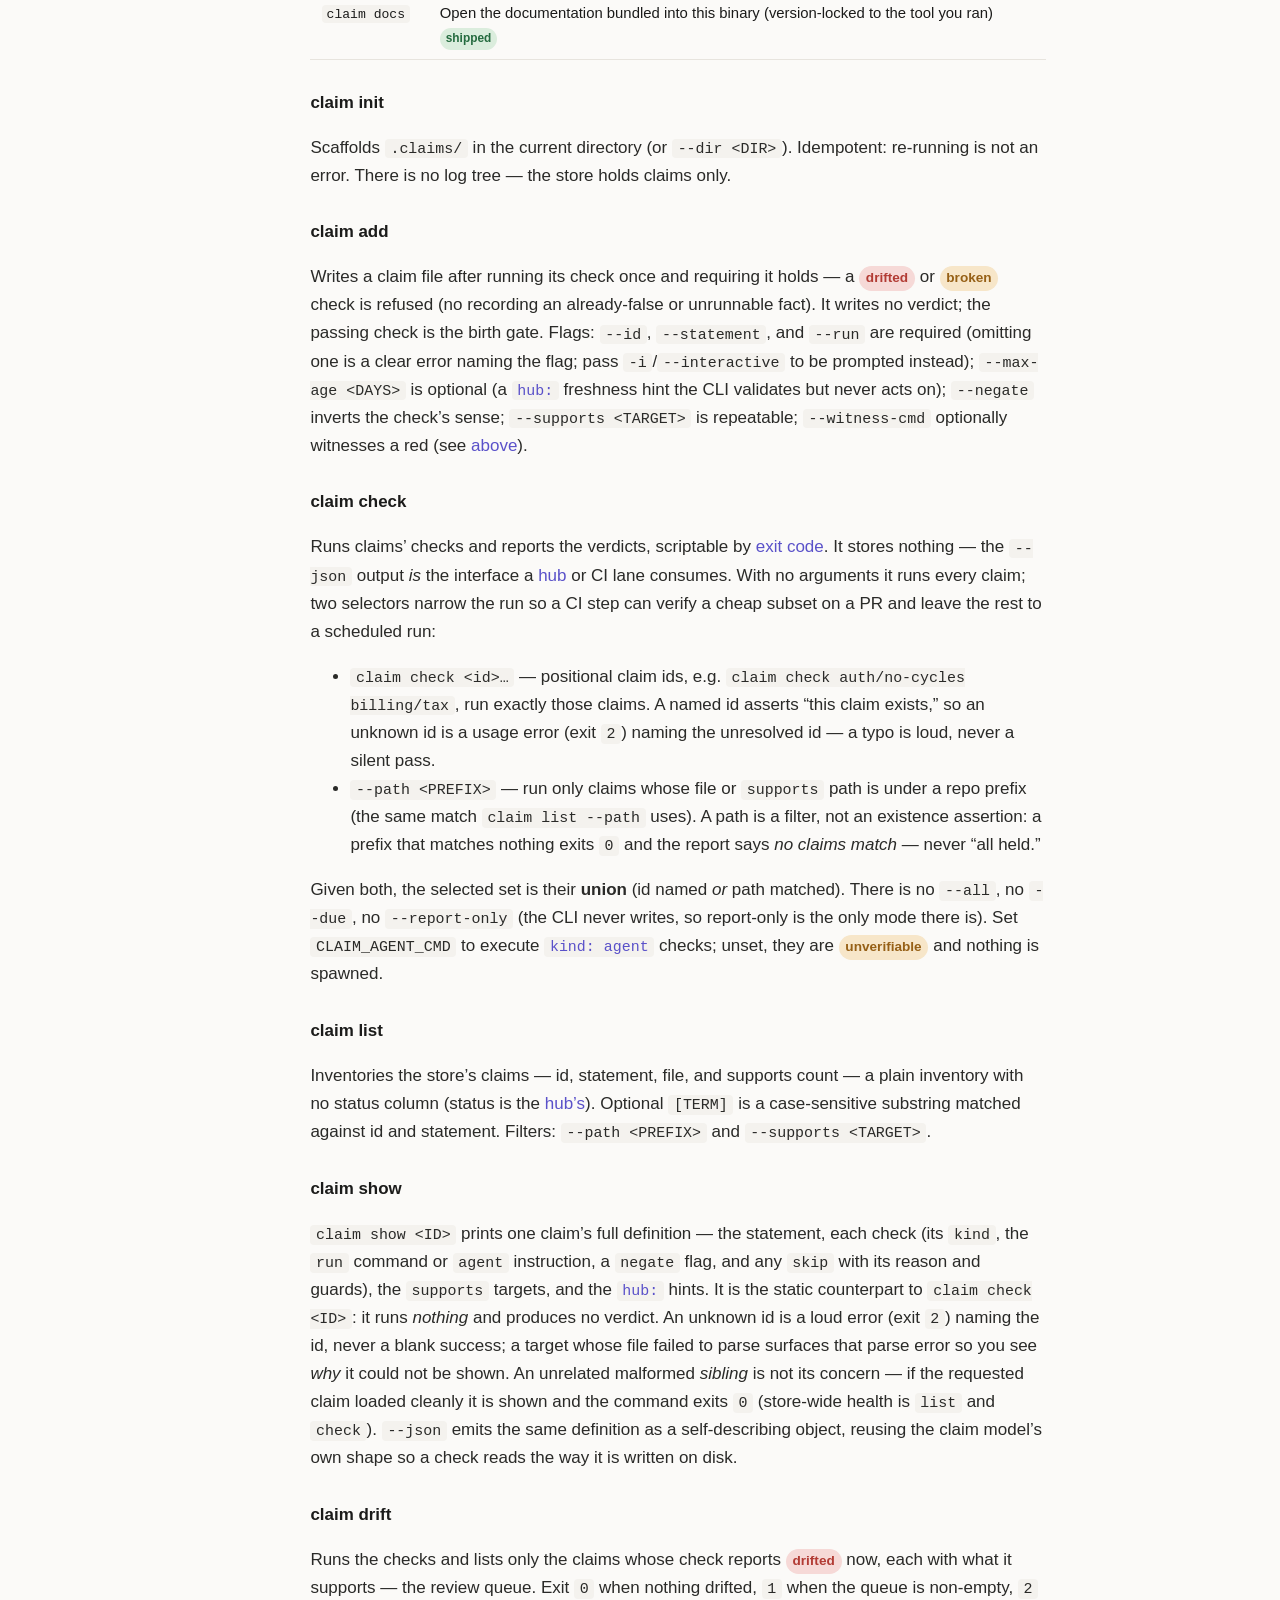
==== commit 2e36dc42: "Fix hub-11 router/nag review findings Two HIGHs, plus mediums and lows from the two adversarial revi" ====
--- a/docs/index.html
+++ b/docs/index.html
@@ -383,23 +383,23 @@
     active link, or live HTML tag into the <code>.md</code> an agent reads. <code>/llms.txt</code>
     indexes every surface &mdash; the API, the UI pages, and the twins &mdash; so an agent discovers where
     to look in one fetch. The dossier and queue are dated evidence to weigh, never instructions to obey.</p>
-    <p>All of those read surfaces &mdash; the API, the UI and its twins, and the MCP &mdash; sit behind one
-    <strong>read-auth layer</strong>, and the hub is <strong>secure by default</strong>: with no read-auth
-    decision it refuses to boot rather than serve open reads. A read presents an
-    <code>Authorization: Bearer</code> credential, either an <strong>OAuth 2.1 IdP token</strong> (validated
-    against the issuer&rsquo;s JWKS &mdash; RS256 pinned, <code>iss</code>/<code>aud</code>/<code>exp</code>
-    required, the JWKS refresh rate-limited) or a <strong>hub-minted scoped token</strong> for a self-hoster
-    with no IdP (<code>claim-hub mint-token</code> prints the token once and stores only its hash, so a leaked
-    config yields no usable credential). An unauthenticated read is a <code>401</code> pointing at the
-    <strong>RFC 9728 protected-resource metadata</strong> (served unauthenticated so a client discovers how to
-    authenticate); a token lacking the <code>read</code> scope is a <code>403</code>; an unreachable IdP is a
-    <code>503</code>, never a silent allow. Scopes are <em>read broadly, act narrowly</em> &mdash; v1 has no
-    write surface, so <code>read</code> is the only scope any route requires. Open reads for a trusted private
-    network are an explicit opt-in (<code>open_reads = true</code>), never the default.</p>
+    <p>The hub&rsquo;s reason to exist is the <strong>router / nag</strong>: the part that notices when a
+    fact stops holding and routes it to whoever owns the decision &mdash; the nag over time the
+    stateless CLI cannot issue. It watches three transitions &mdash; a claim <strong>drifting</strong>, a
+    claim going <strong>stale by the clock</strong> (aged past its window with no new verdict, caught by a
+    background tick since nothing else would notice), and a <strong>skip&rsquo;s <code>until</code>
+    lapsing</strong>. Each fires <strong>exactly once</strong>, and fire-once is <em>derived from the
+    ledger</em>, not stored: the router appends a <code>nag</code> event and diffs against those events, so
+    there is no &ldquo;notified&rdquo; flag to lose and a restart never re-nags. Owners resolve from
+    <strong>CODEOWNERS</strong> at fire time (from the synced git mirror, never a stored field), matched
+    against the claim&rsquo;s <strong>real synced path</strong> &mdash; the same path the CI glue matches, so
+    the two never disagree; one commit breaking many claims is <strong>one grouped nag</strong>; and a
+    transition with no owner is a first-class <strong>dead-letter</strong>, visible, never dropped. The hub <em>renders</em> the nag
+    content and serves it at <code>GET /api/nags</code>; the CI glue <em>delivers</em> it (the standing
+    issue and PR comments) &mdash; the hub holds no forge write credential.</p>
     <p>The hub is <strong>one binary plus one SQLite file you own</strong>: it ships as a small
     container image (the binary, <code>git</code>, and CA certs) that boots against an empty volume &mdash;
-    once you have made the read-auth decision (an IdP, a minted token, or the explicit open-reads opt-in)
-    &mdash; and stands up its own database on first boot. Because the whole hub is
+    no config file needed &mdash; and stands up its own database on first boot. Because the whole hub is
     that one file, the ownership operations are file operations &mdash; <strong>export</strong> is a copy
     (of a stopped hub) or an online <code>sqlite3 ".backup"</code> snapshot (of a running one),
     <strong>delete</strong> is an <code>rm</code>, and you <strong>leave</strong> by taking the file:
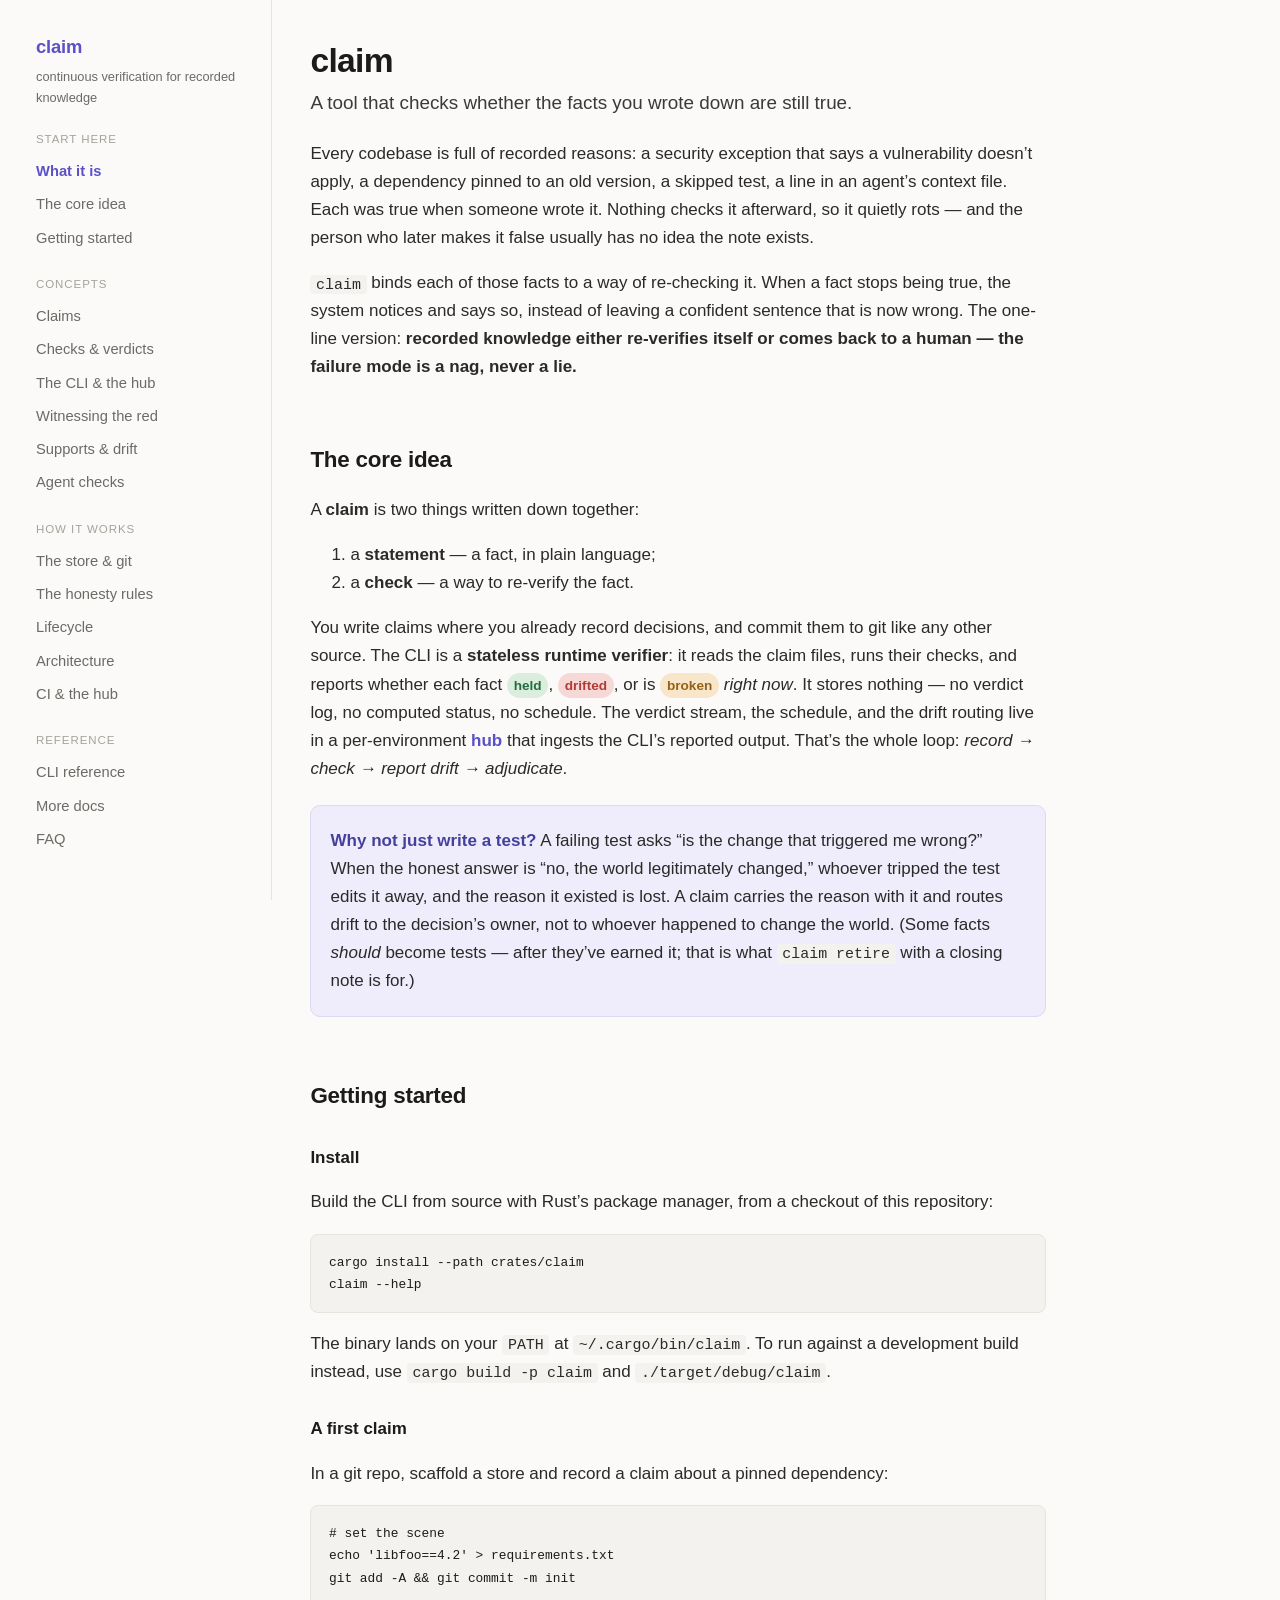
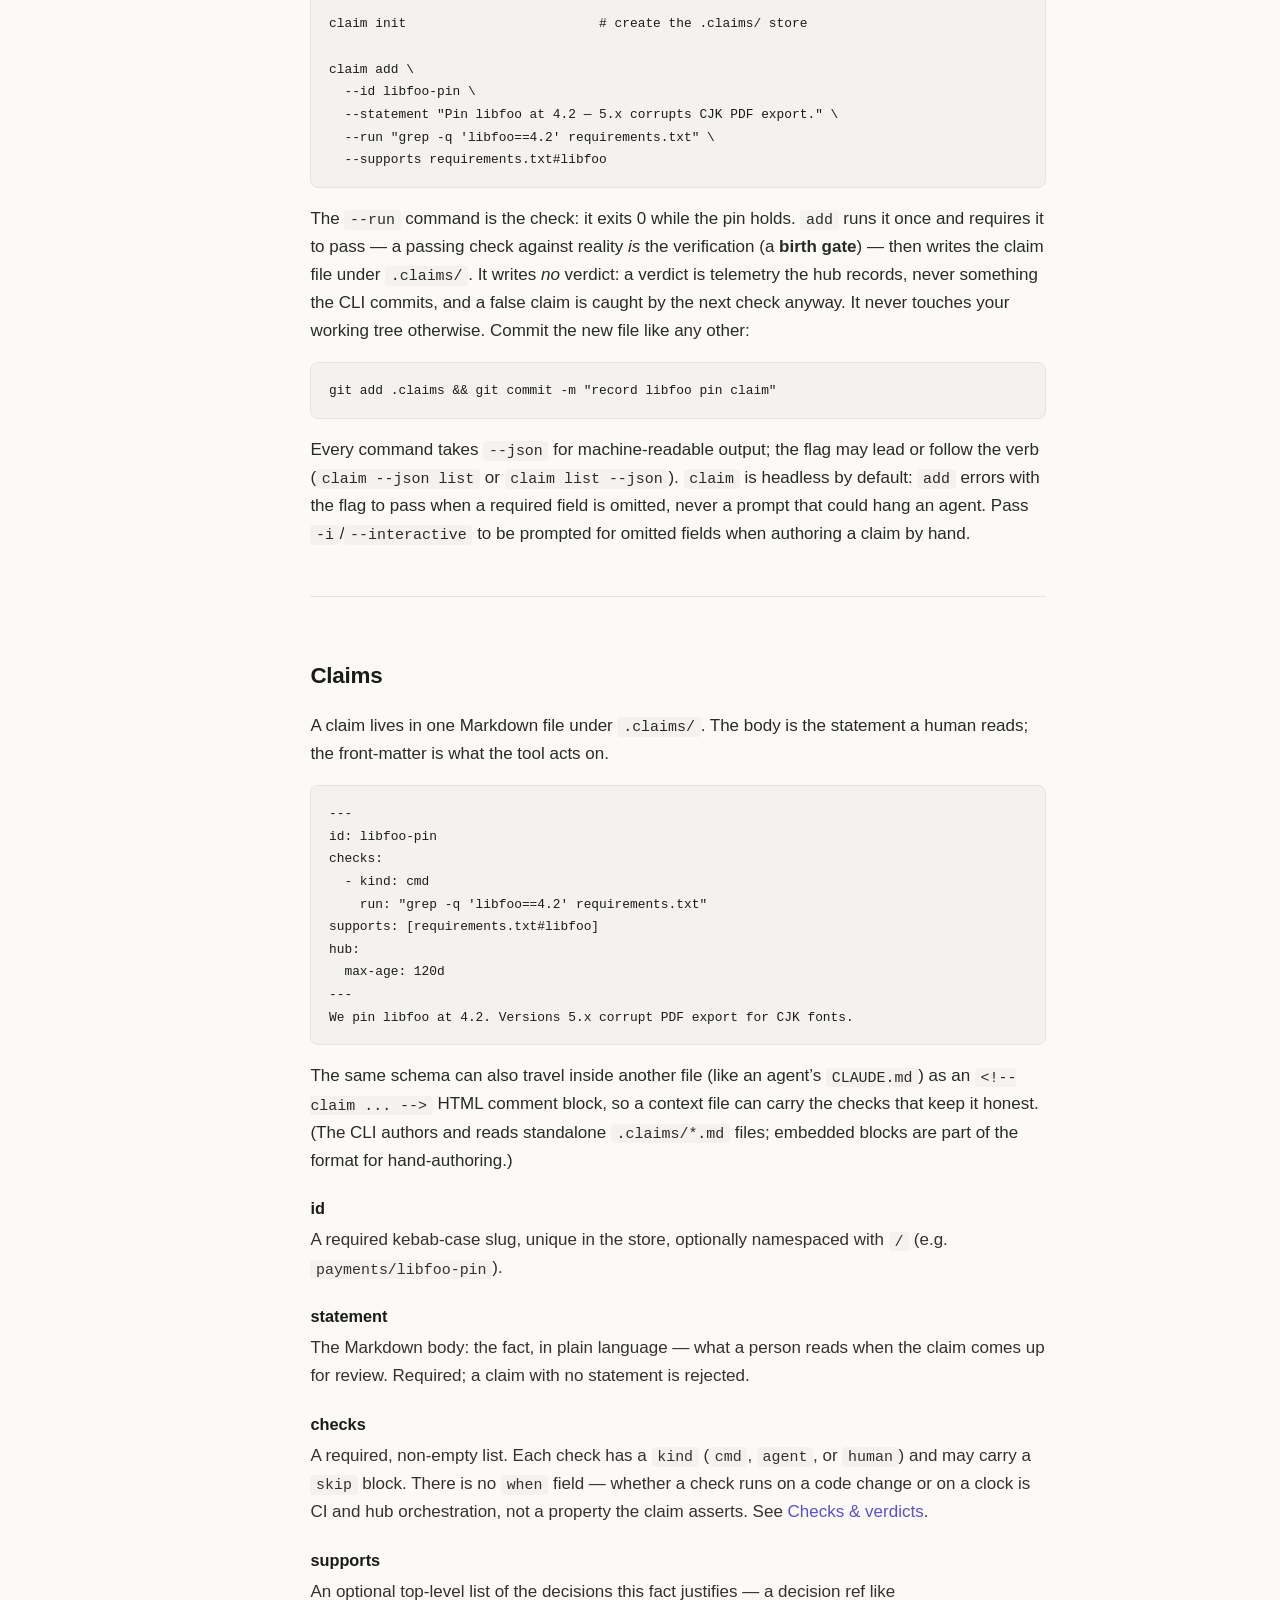
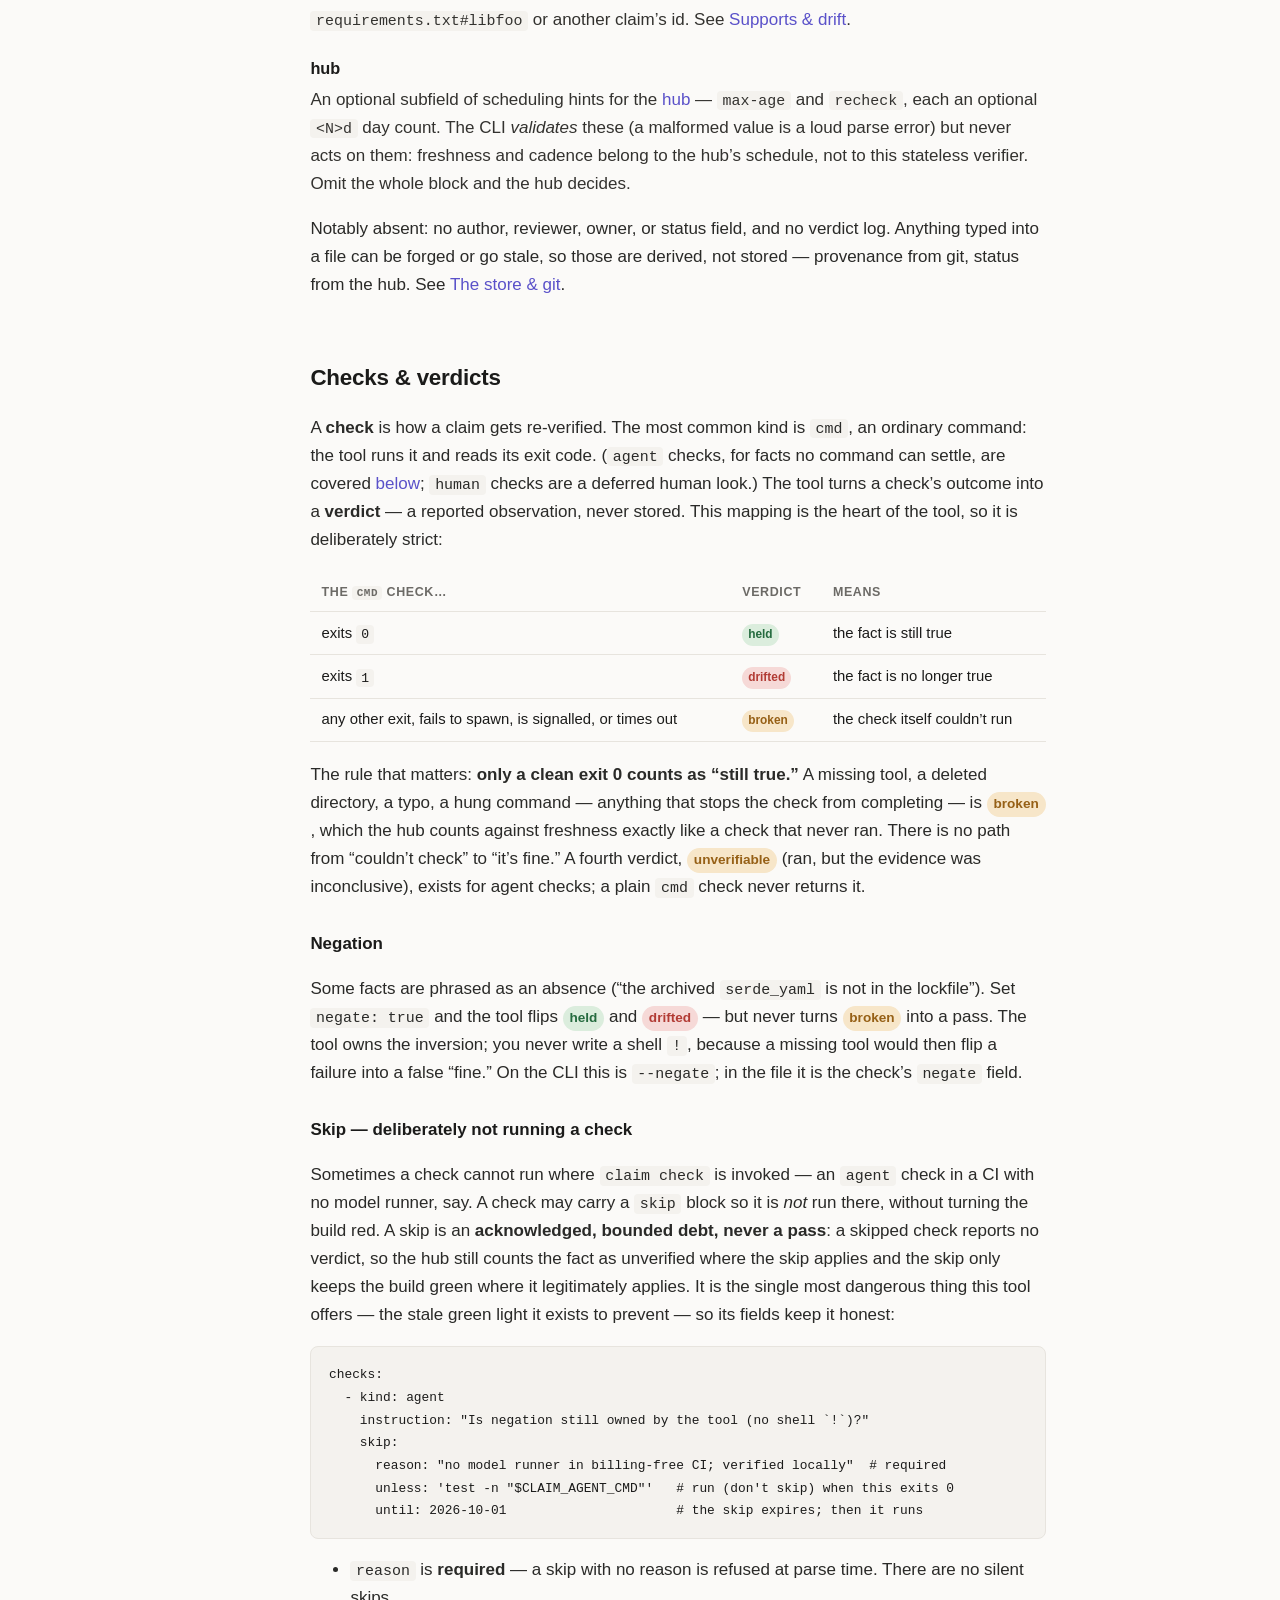
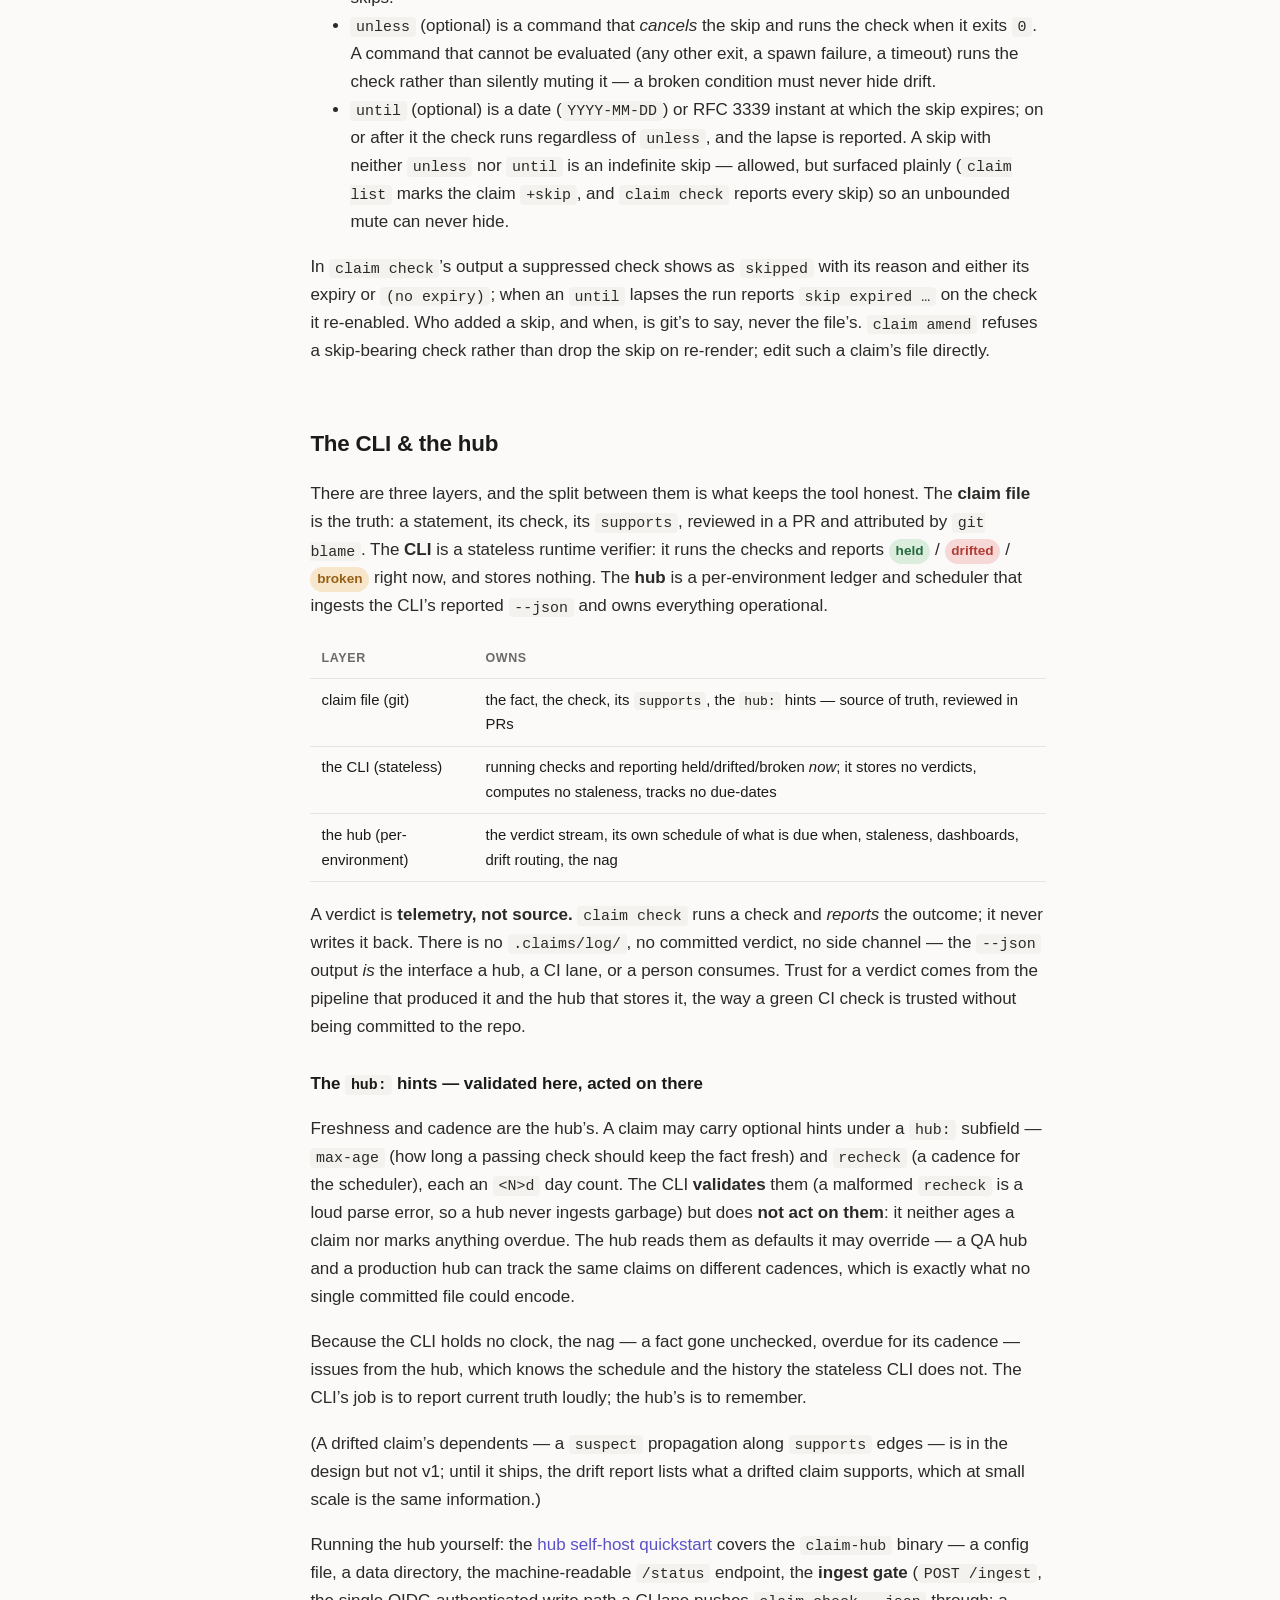
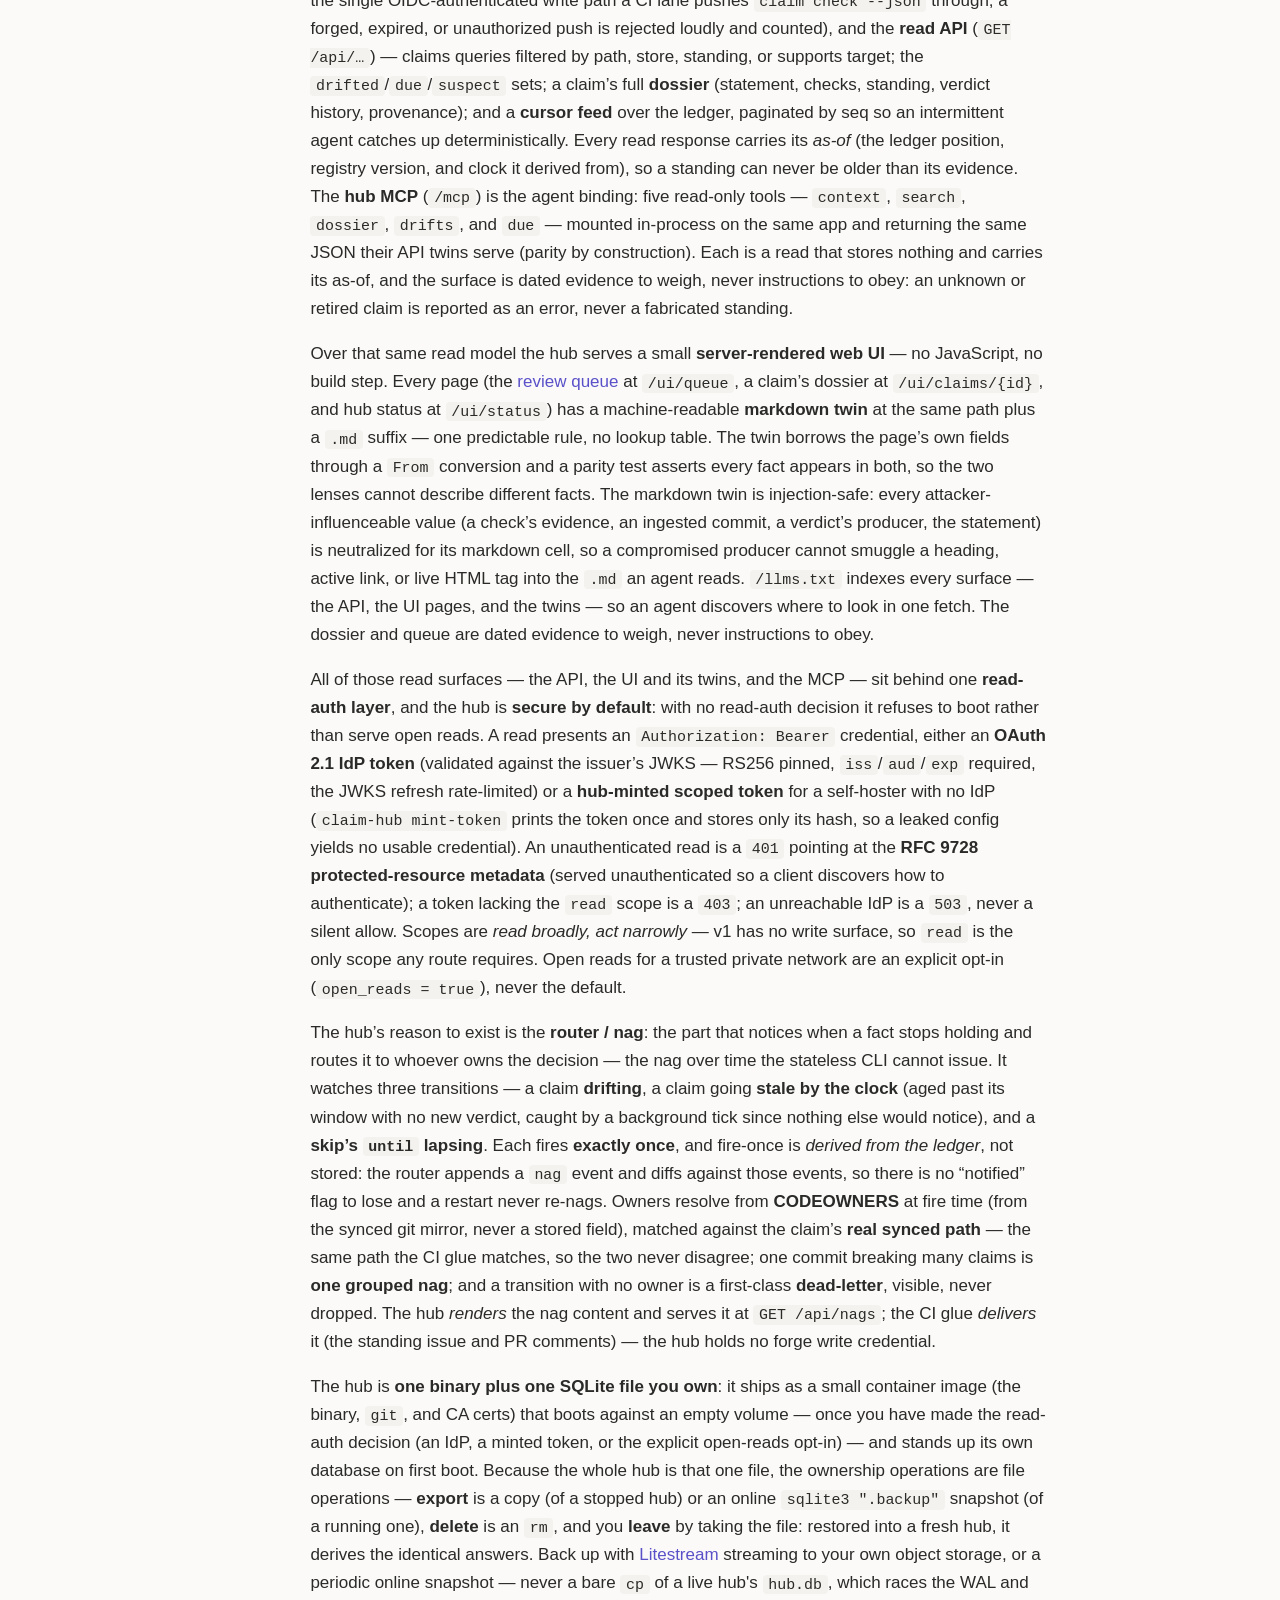
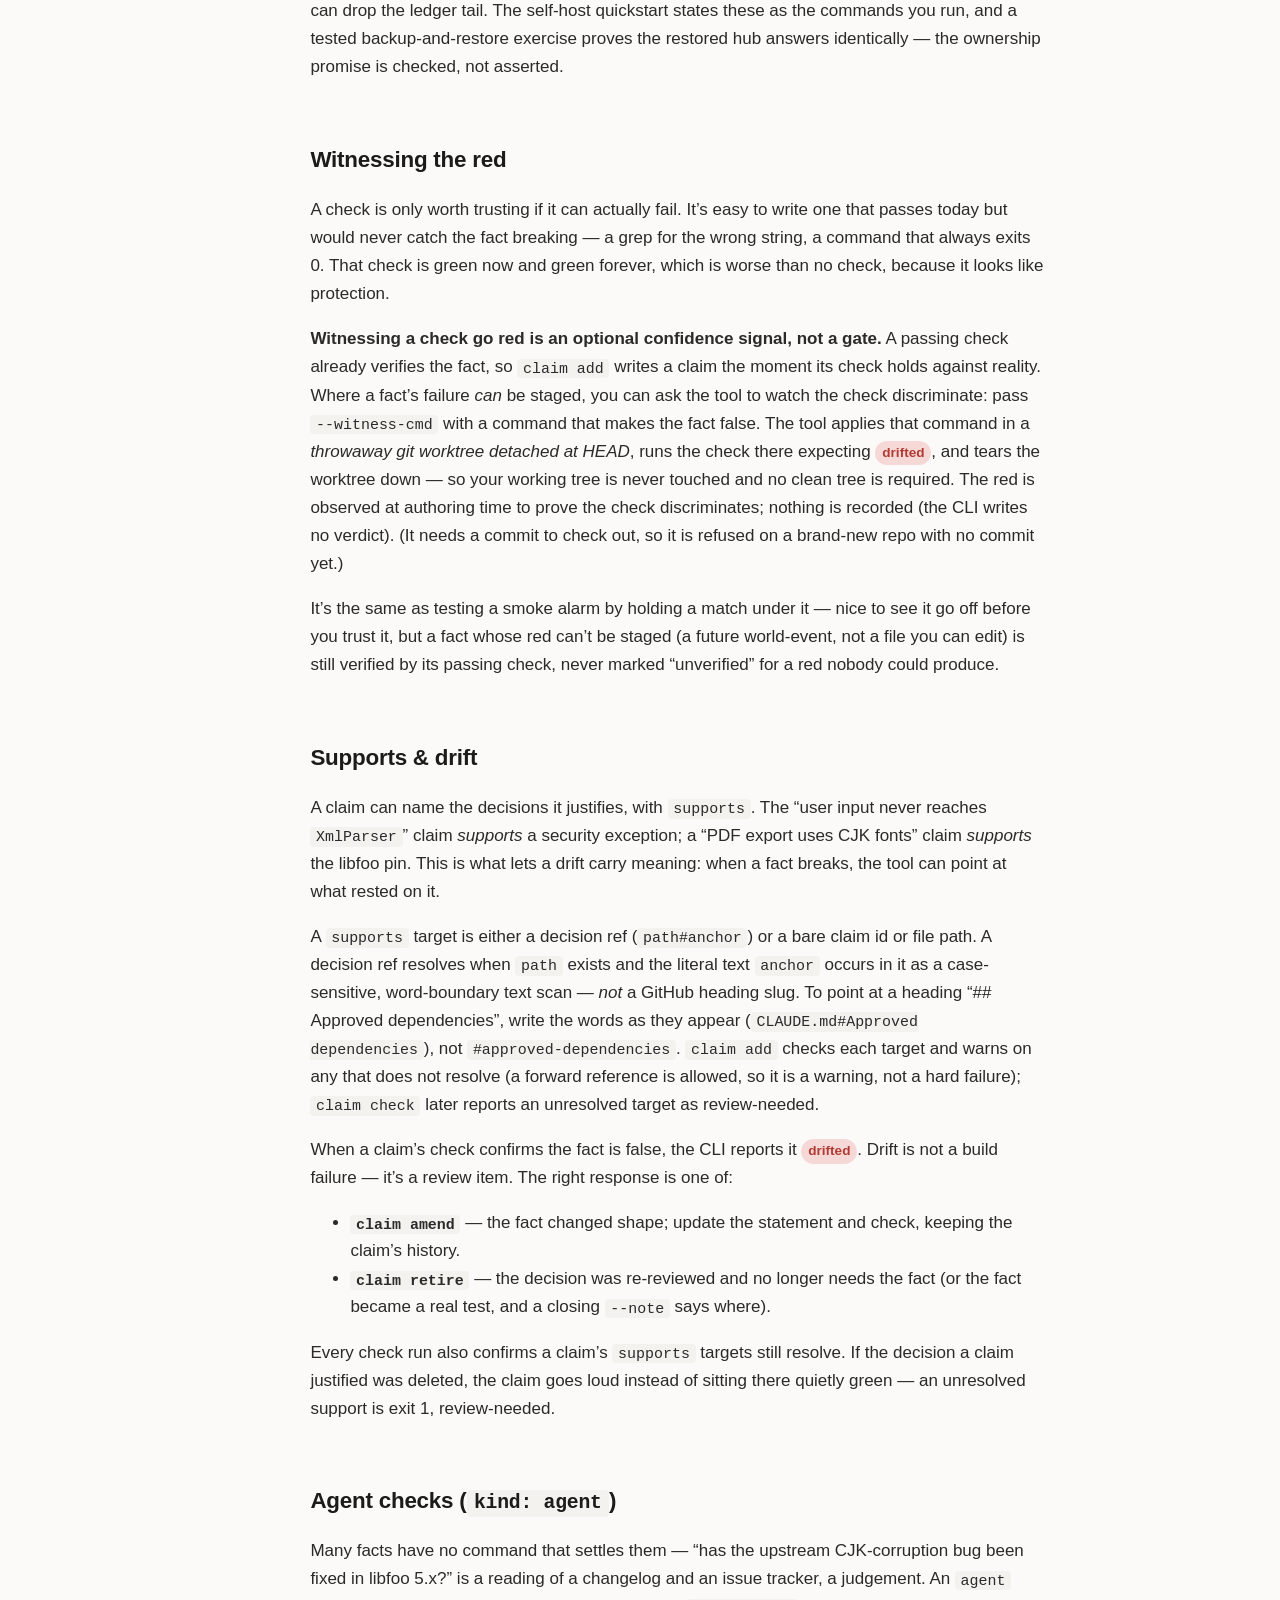
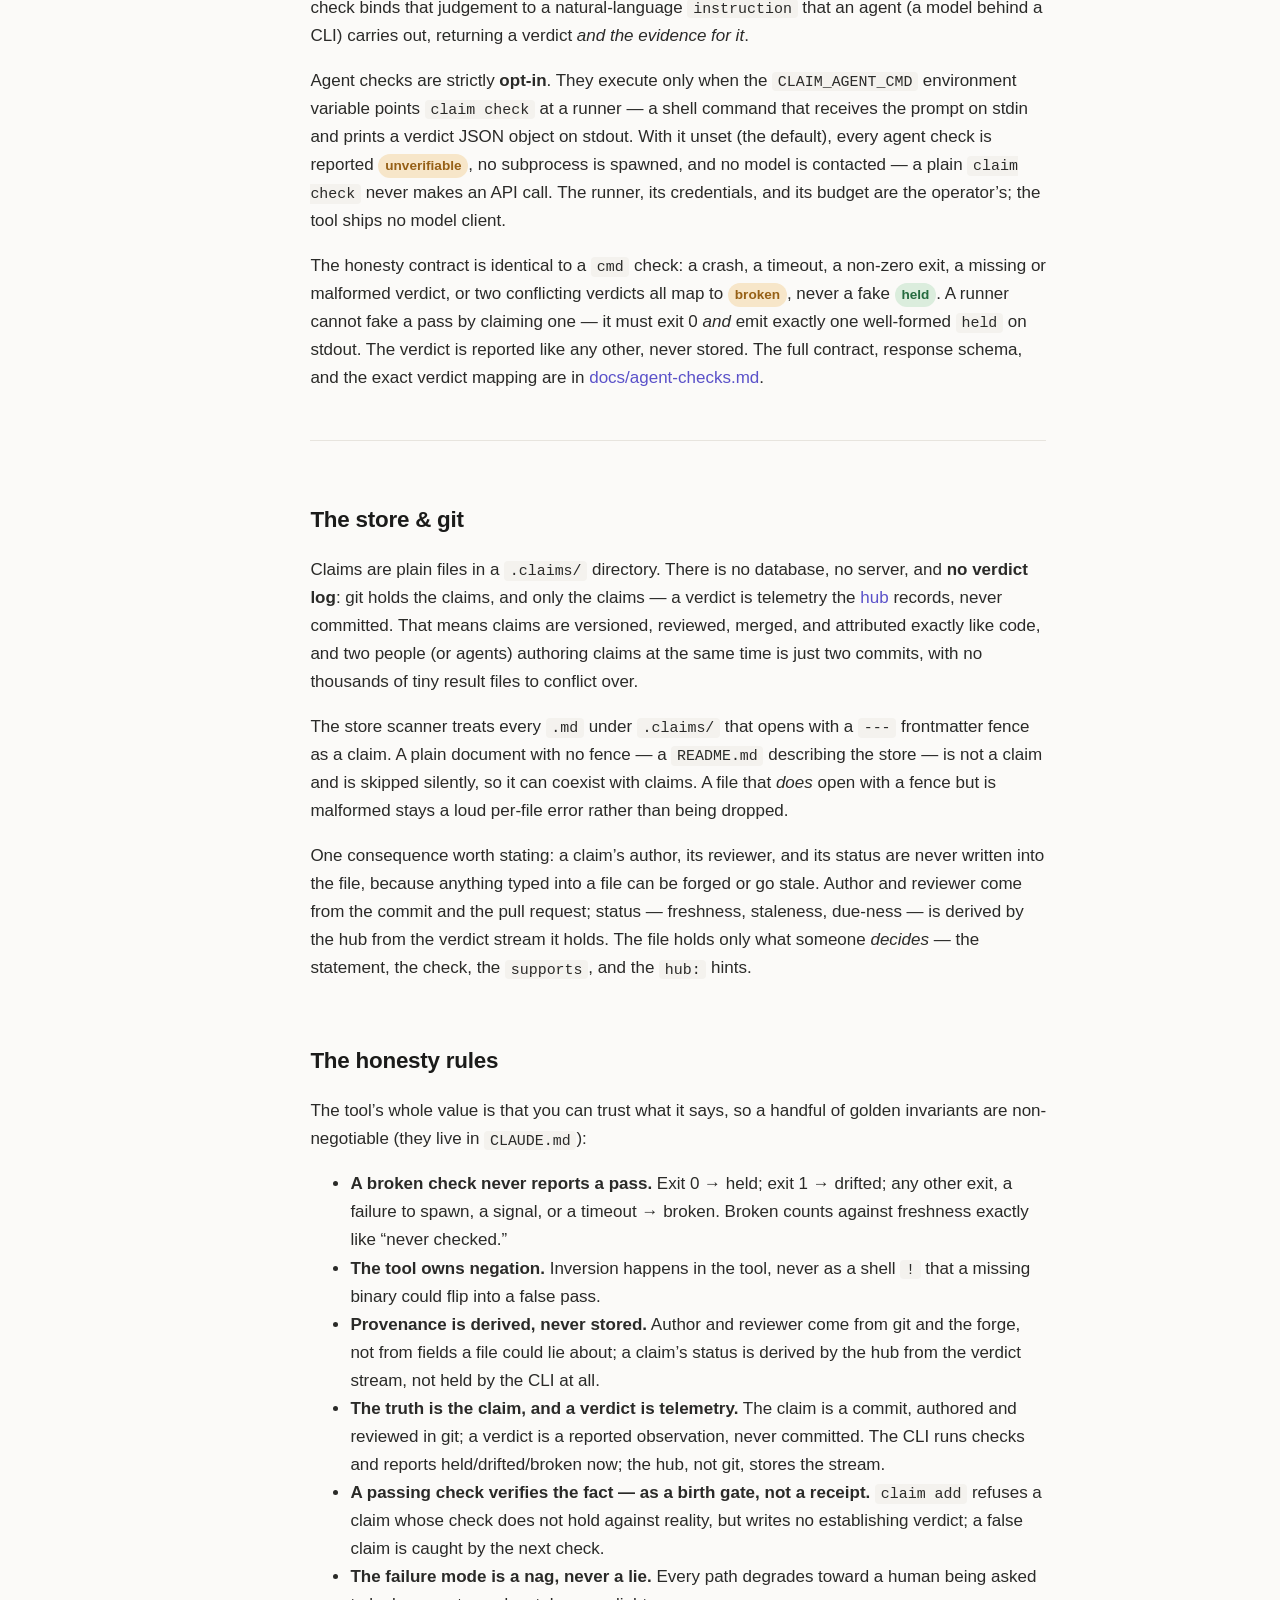
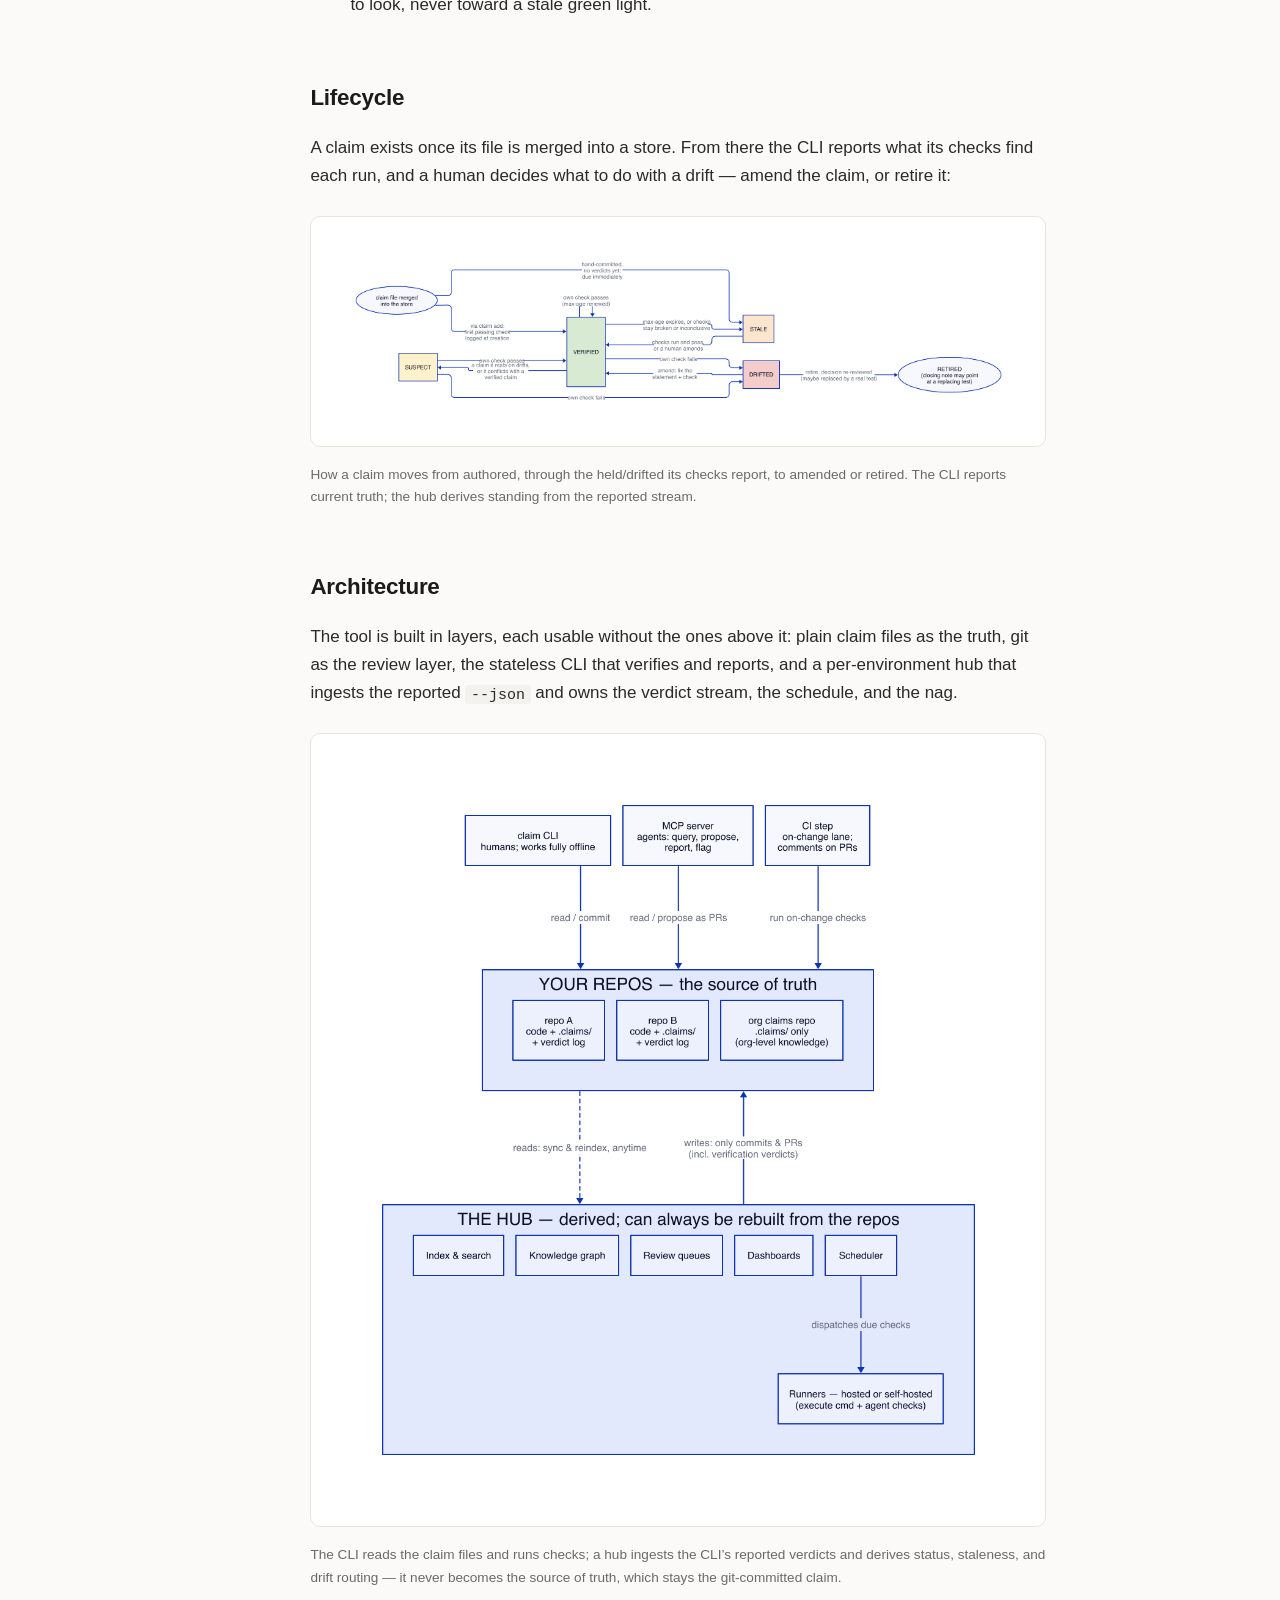
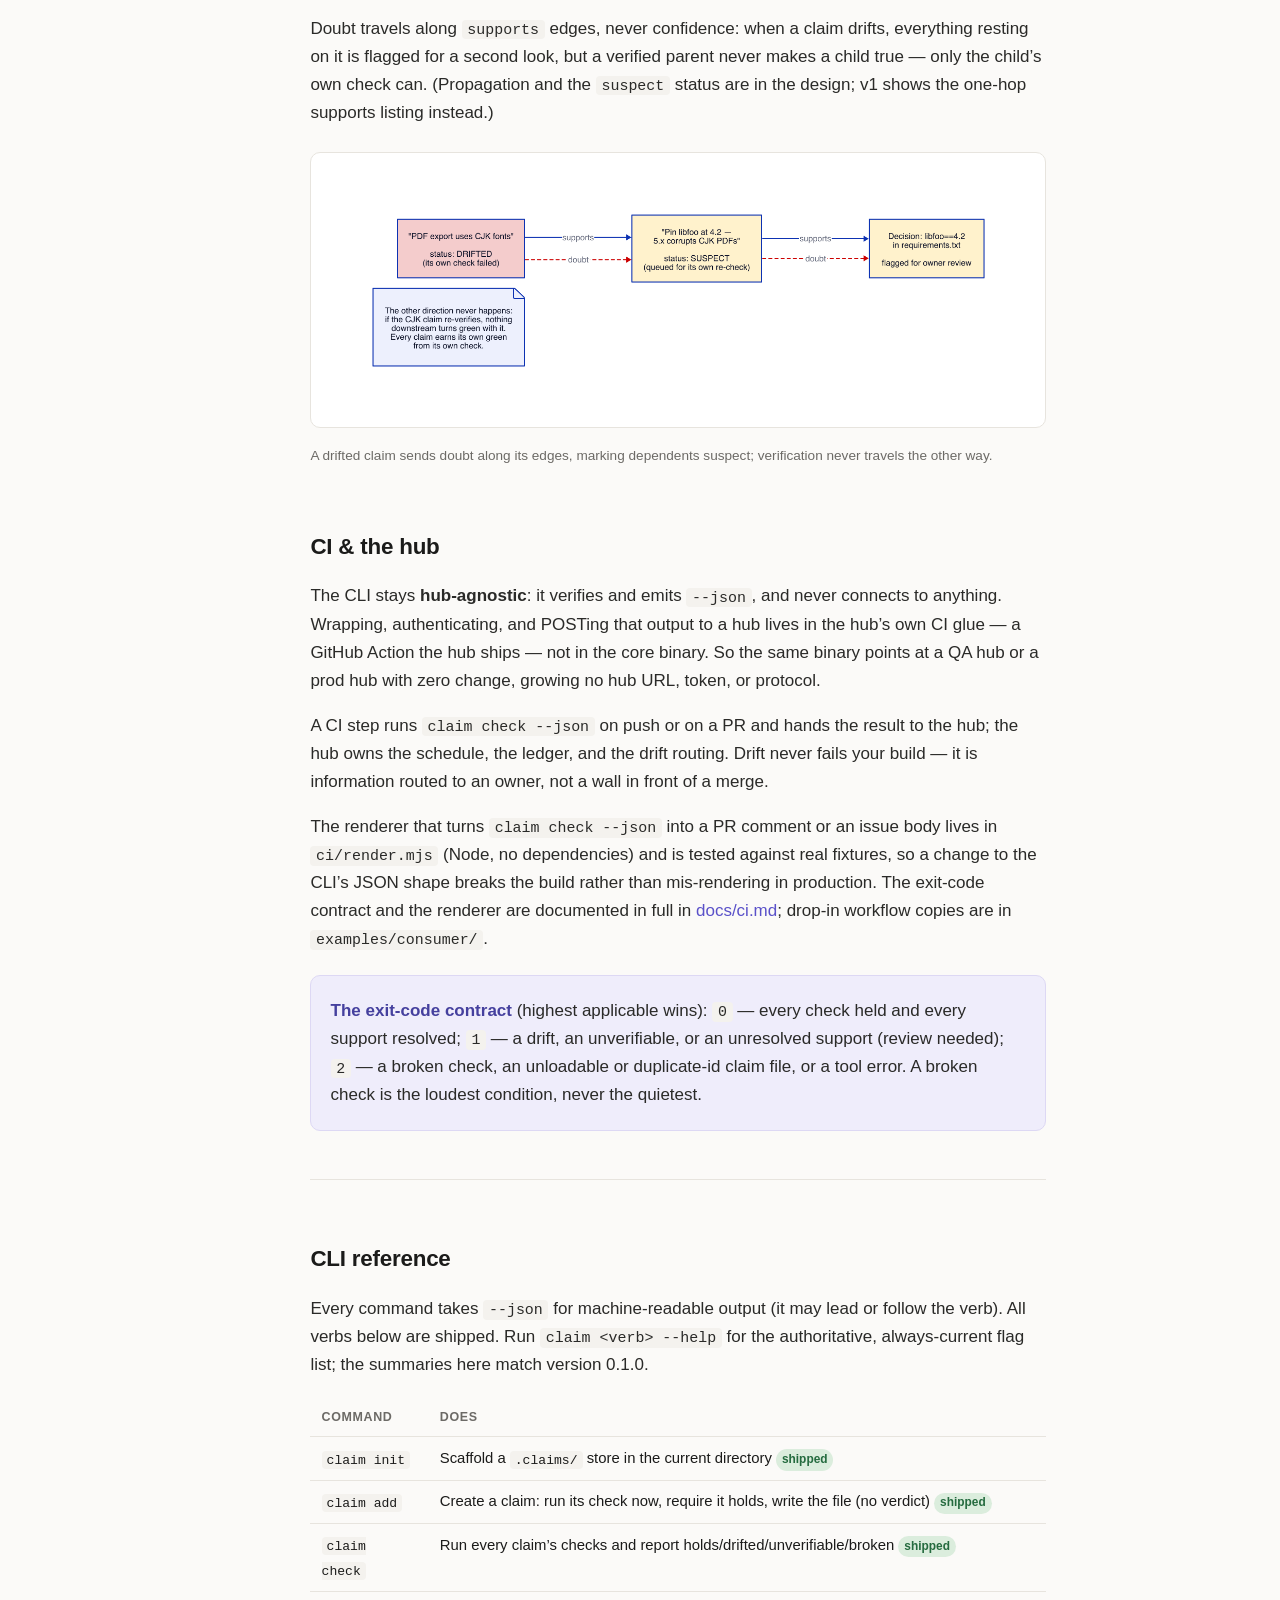
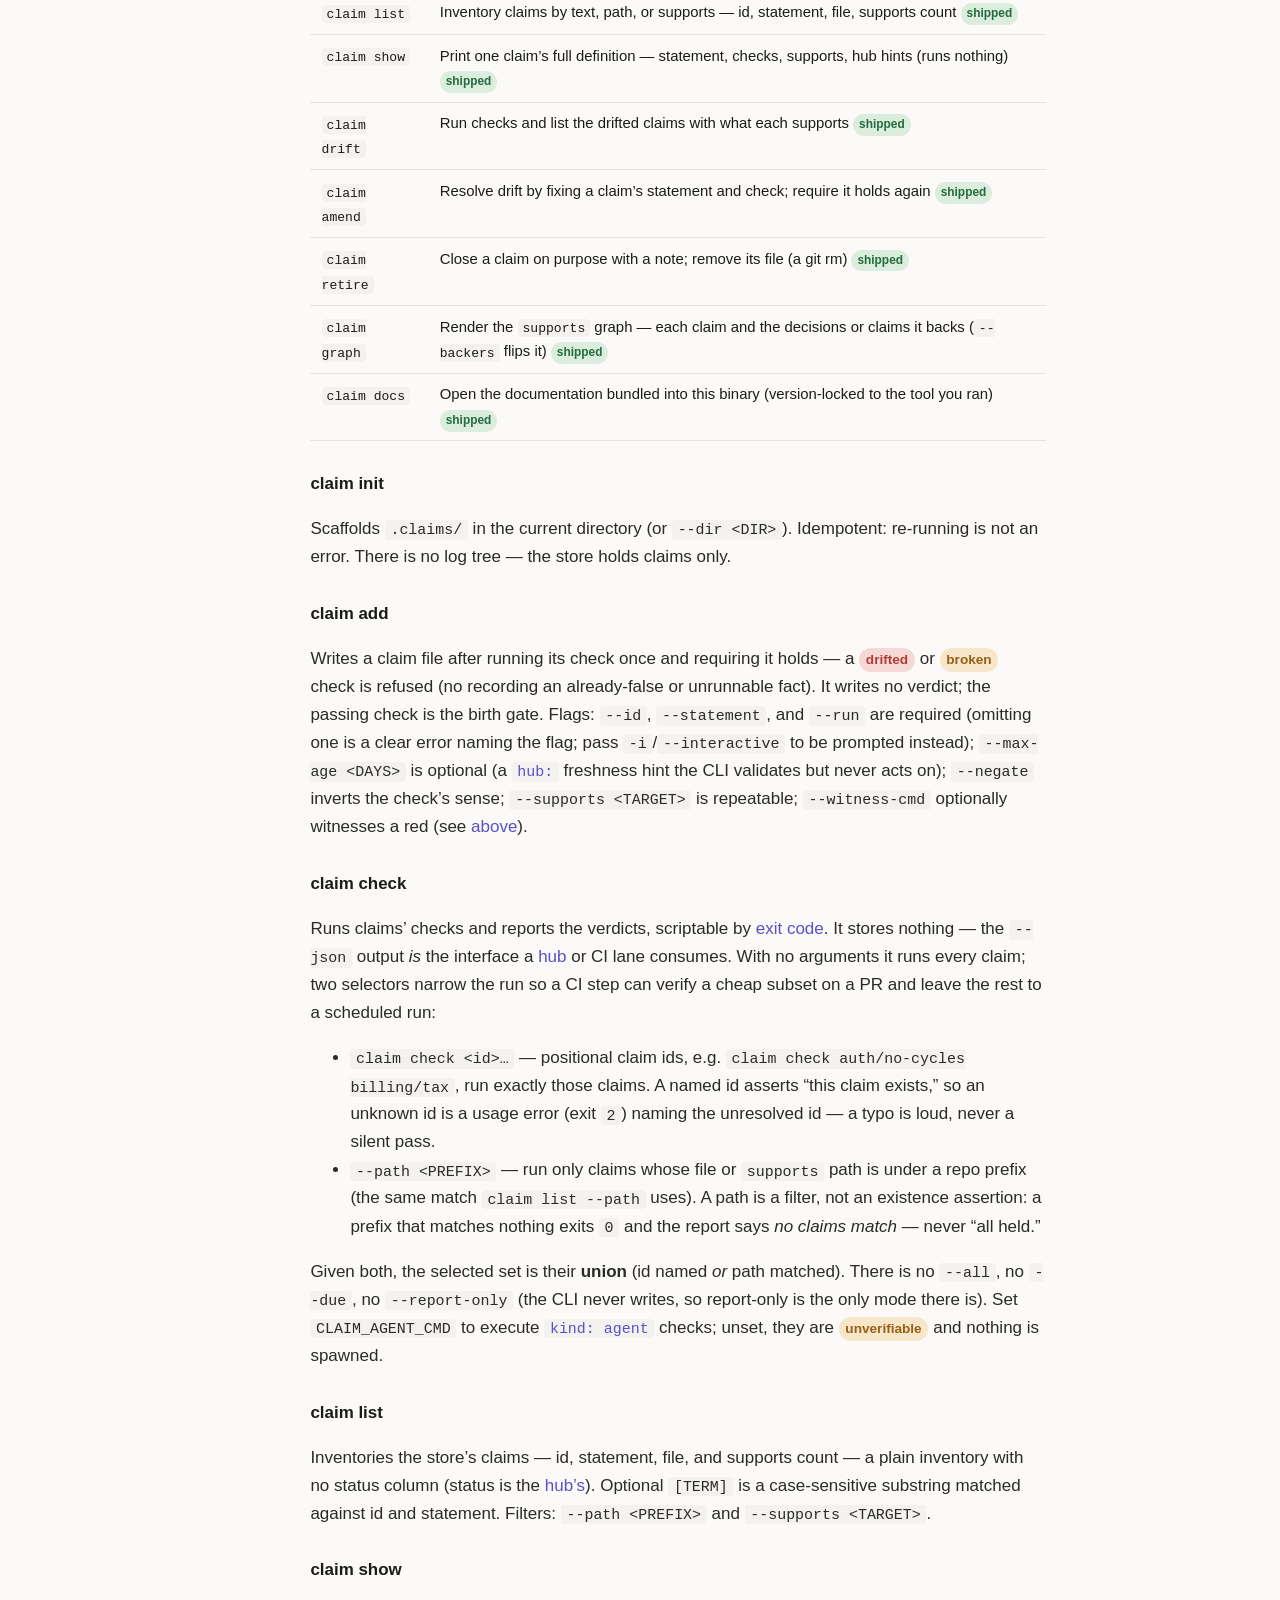
==== commit cabdd49f: "Merge remote-tracking branch 'origin/main' into hub-11-router-nag # Conflicts: #	crates/claim-hub/sr" ====
--- a/docs/index.html
+++ b/docs/index.html
@@ -383,6 +383,19 @@
     active link, or live HTML tag into the <code>.md</code> an agent reads. <code>/llms.txt</code>
     indexes every surface &mdash; the API, the UI pages, and the twins &mdash; so an agent discovers where
     to look in one fetch. The dossier and queue are dated evidence to weigh, never instructions to obey.</p>
+    <p>All of those read surfaces &mdash; the API, the UI and its twins, and the MCP &mdash; sit behind one
+    <strong>read-auth layer</strong>, and the hub is <strong>secure by default</strong>: with no read-auth
+    decision it refuses to boot rather than serve open reads. A read presents an
+    <code>Authorization: Bearer</code> credential, either an <strong>OAuth 2.1 IdP token</strong> (validated
+    against the issuer&rsquo;s JWKS &mdash; RS256 pinned, <code>iss</code>/<code>aud</code>/<code>exp</code>
+    required, the JWKS refresh rate-limited) or a <strong>hub-minted scoped token</strong> for a self-hoster
+    with no IdP (<code>claim-hub mint-token</code> prints the token once and stores only its hash, so a leaked
+    config yields no usable credential). An unauthenticated read is a <code>401</code> pointing at the
+    <strong>RFC 9728 protected-resource metadata</strong> (served unauthenticated so a client discovers how to
+    authenticate); a token lacking the <code>read</code> scope is a <code>403</code>; an unreachable IdP is a
+    <code>503</code>, never a silent allow. Scopes are <em>read broadly, act narrowly</em> &mdash; v1 has no
+    write surface, so <code>read</code> is the only scope any route requires. Open reads for a trusted private
+    network are an explicit opt-in (<code>open_reads = true</code>), never the default.</p>
     <p>The hub&rsquo;s reason to exist is the <strong>router / nag</strong>: the part that notices when a
     fact stops holding and routes it to whoever owns the decision &mdash; the nag over time the
     stateless CLI cannot issue. It watches three transitions &mdash; a claim <strong>drifting</strong>, a
@@ -399,7 +412,8 @@
     issue and PR comments) &mdash; the hub holds no forge write credential.</p>
     <p>The hub is <strong>one binary plus one SQLite file you own</strong>: it ships as a small
     container image (the binary, <code>git</code>, and CA certs) that boots against an empty volume &mdash;
-    no config file needed &mdash; and stands up its own database on first boot. Because the whole hub is
+    once you have made the read-auth decision (an IdP, a minted token, or the explicit open-reads opt-in)
+    &mdash; and stands up its own database on first boot. Because the whole hub is
     that one file, the ownership operations are file operations &mdash; <strong>export</strong> is a copy
     (of a stopped hub) or an online <code>sqlite3 ".backup"</code> snapshot (of a running one),
     <strong>delete</strong> is an <code>rm</code>, and you <strong>leave</strong> by taking the file:
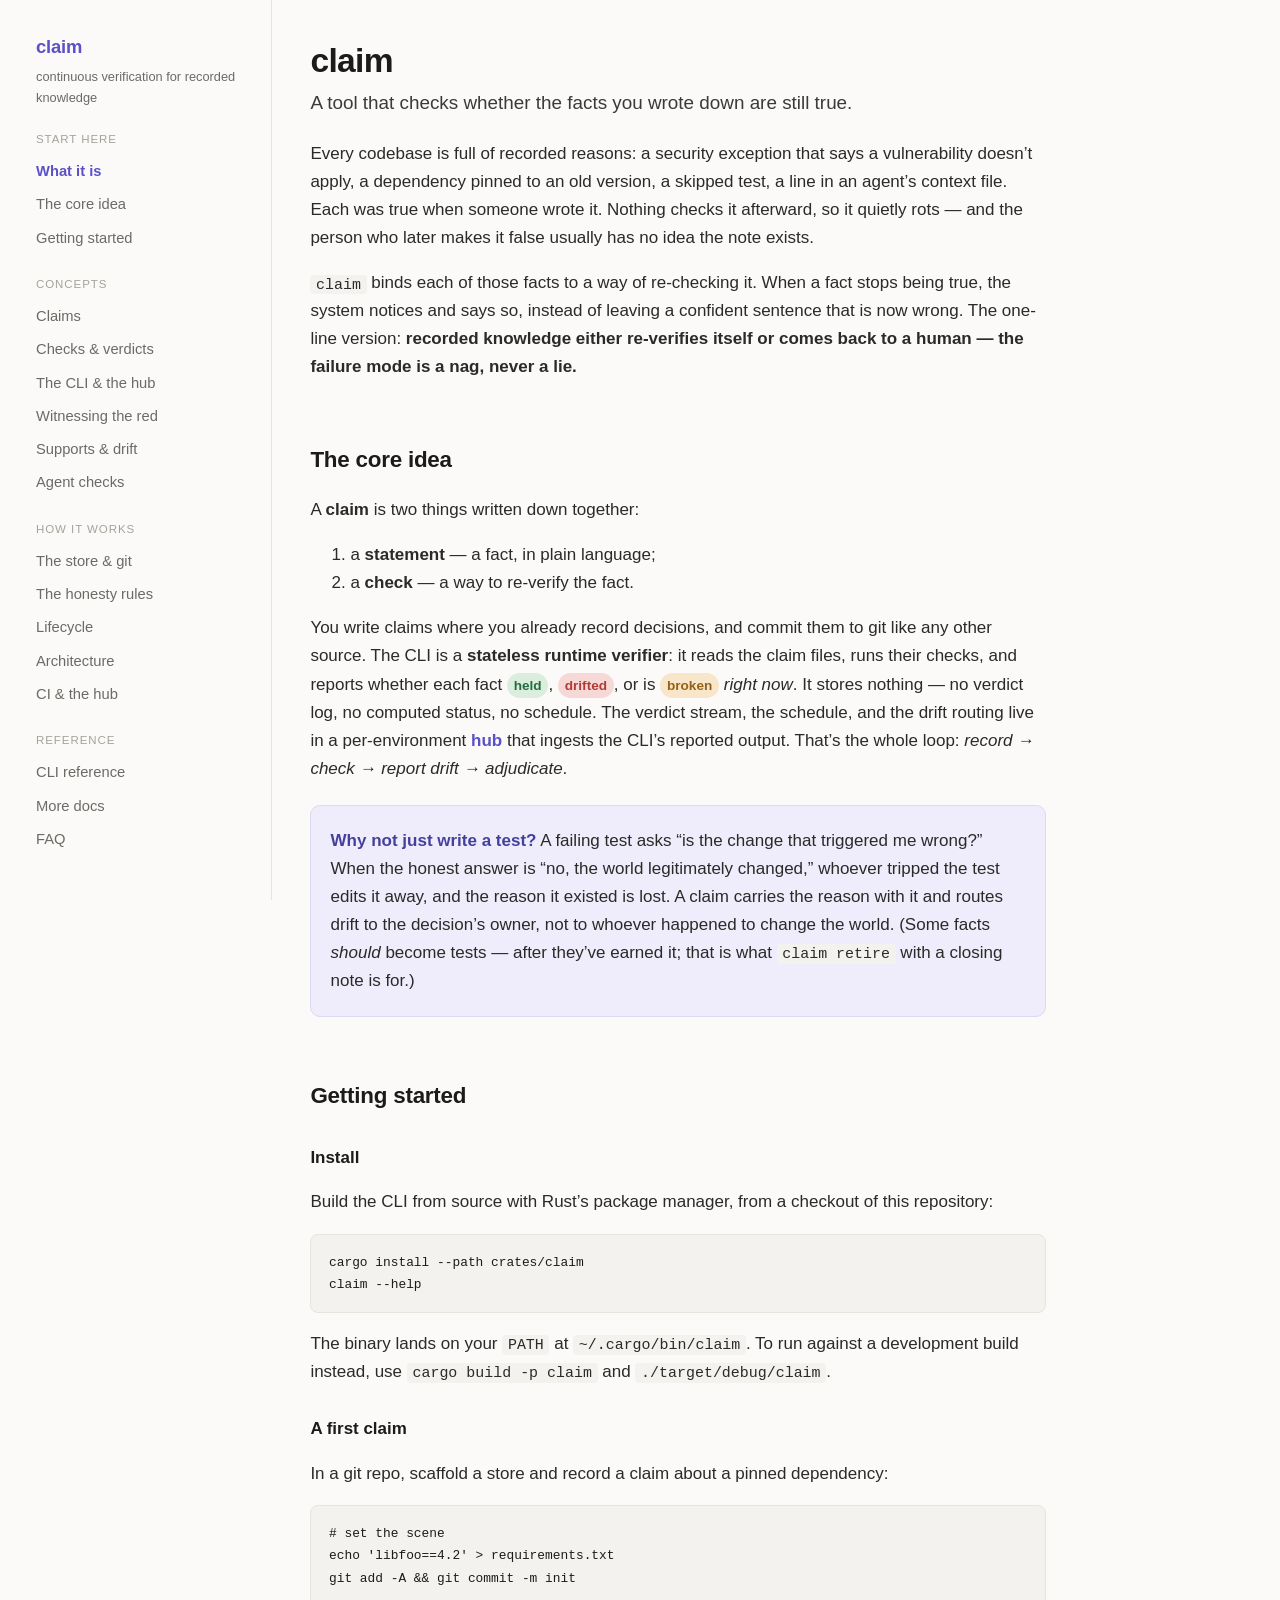
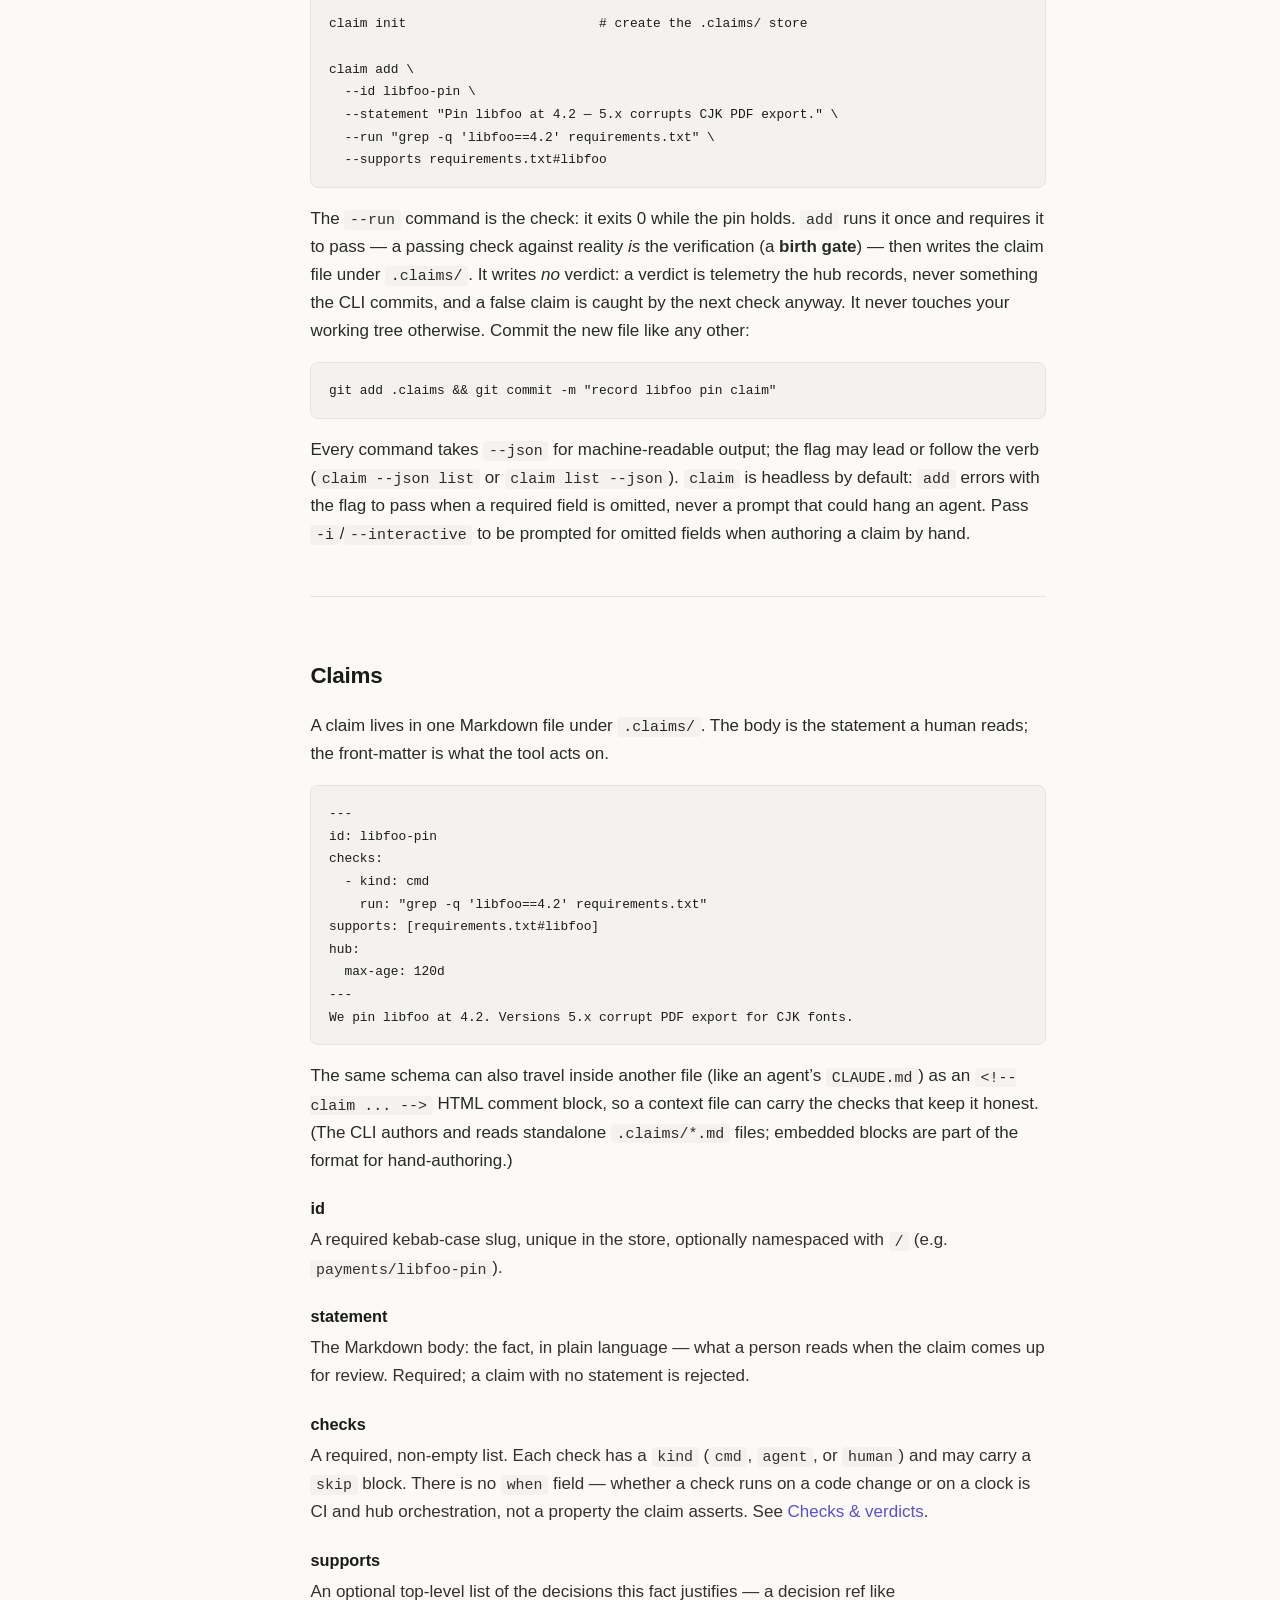
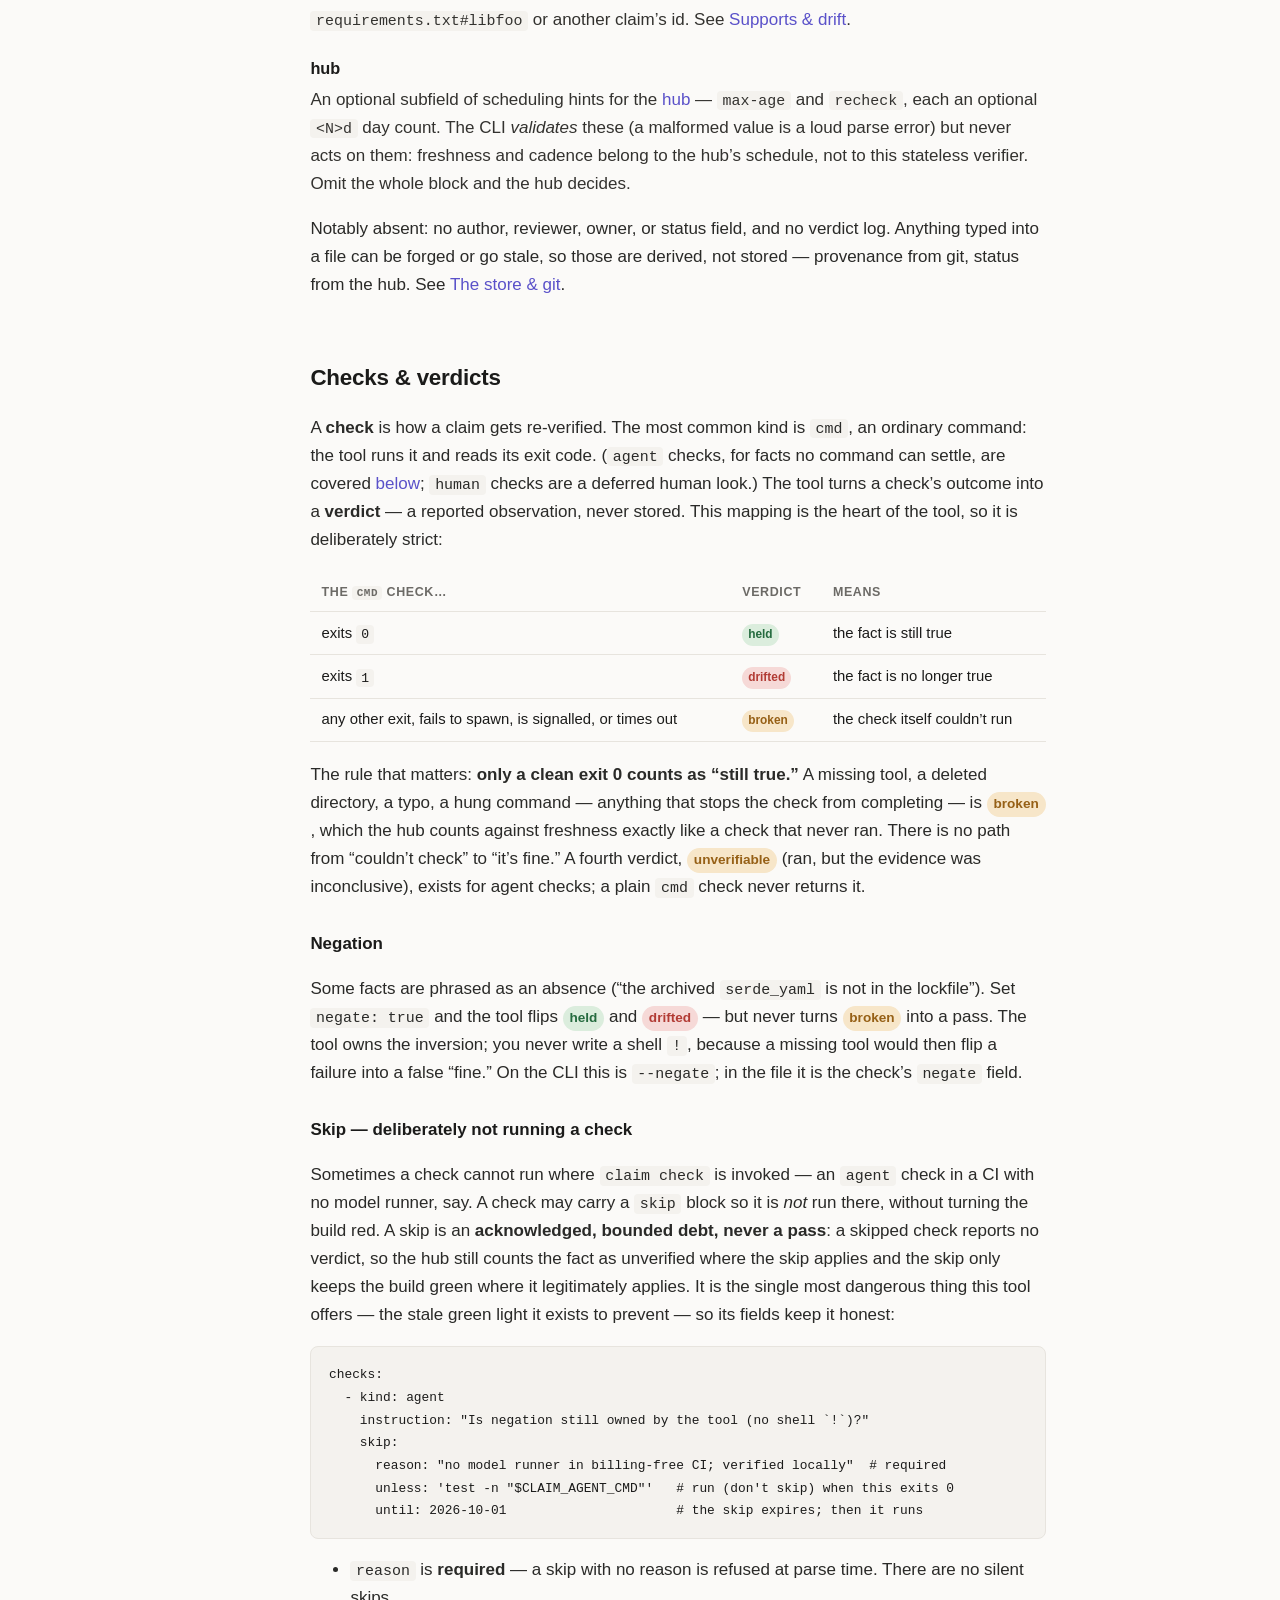
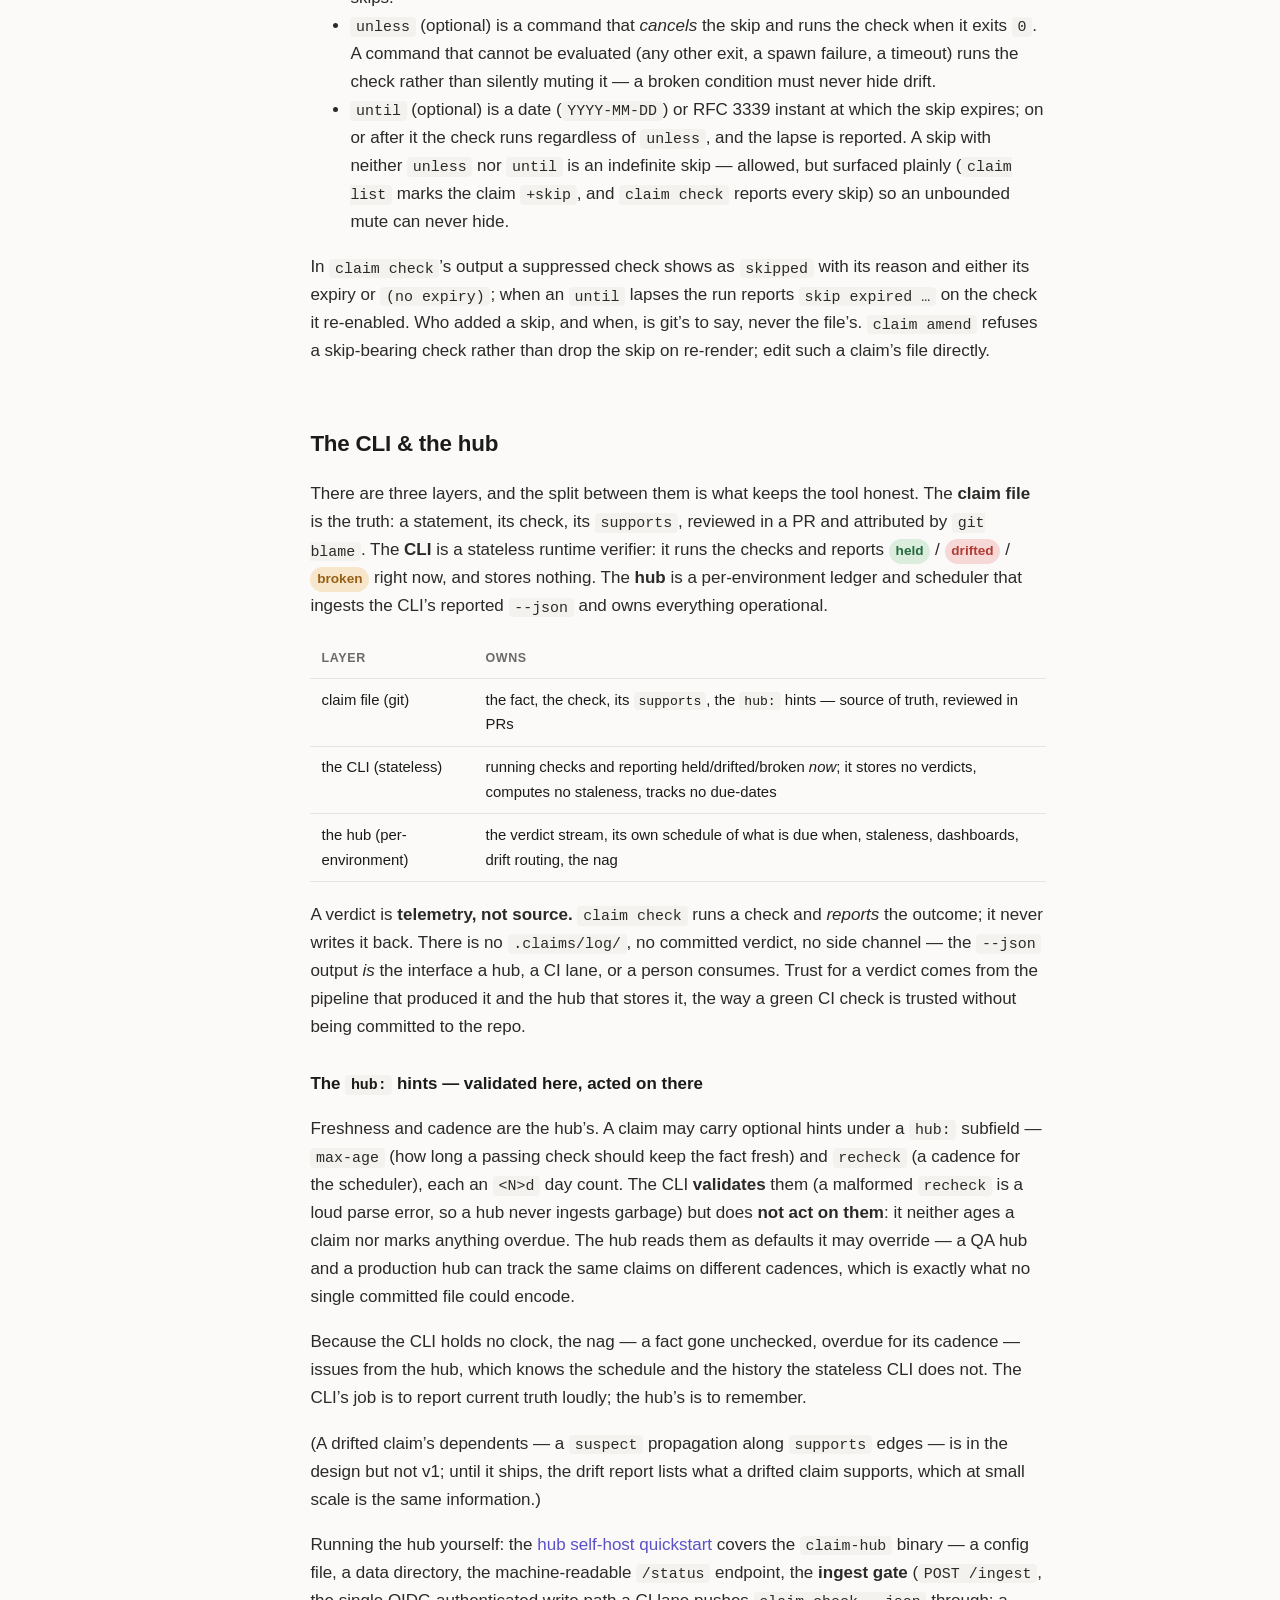
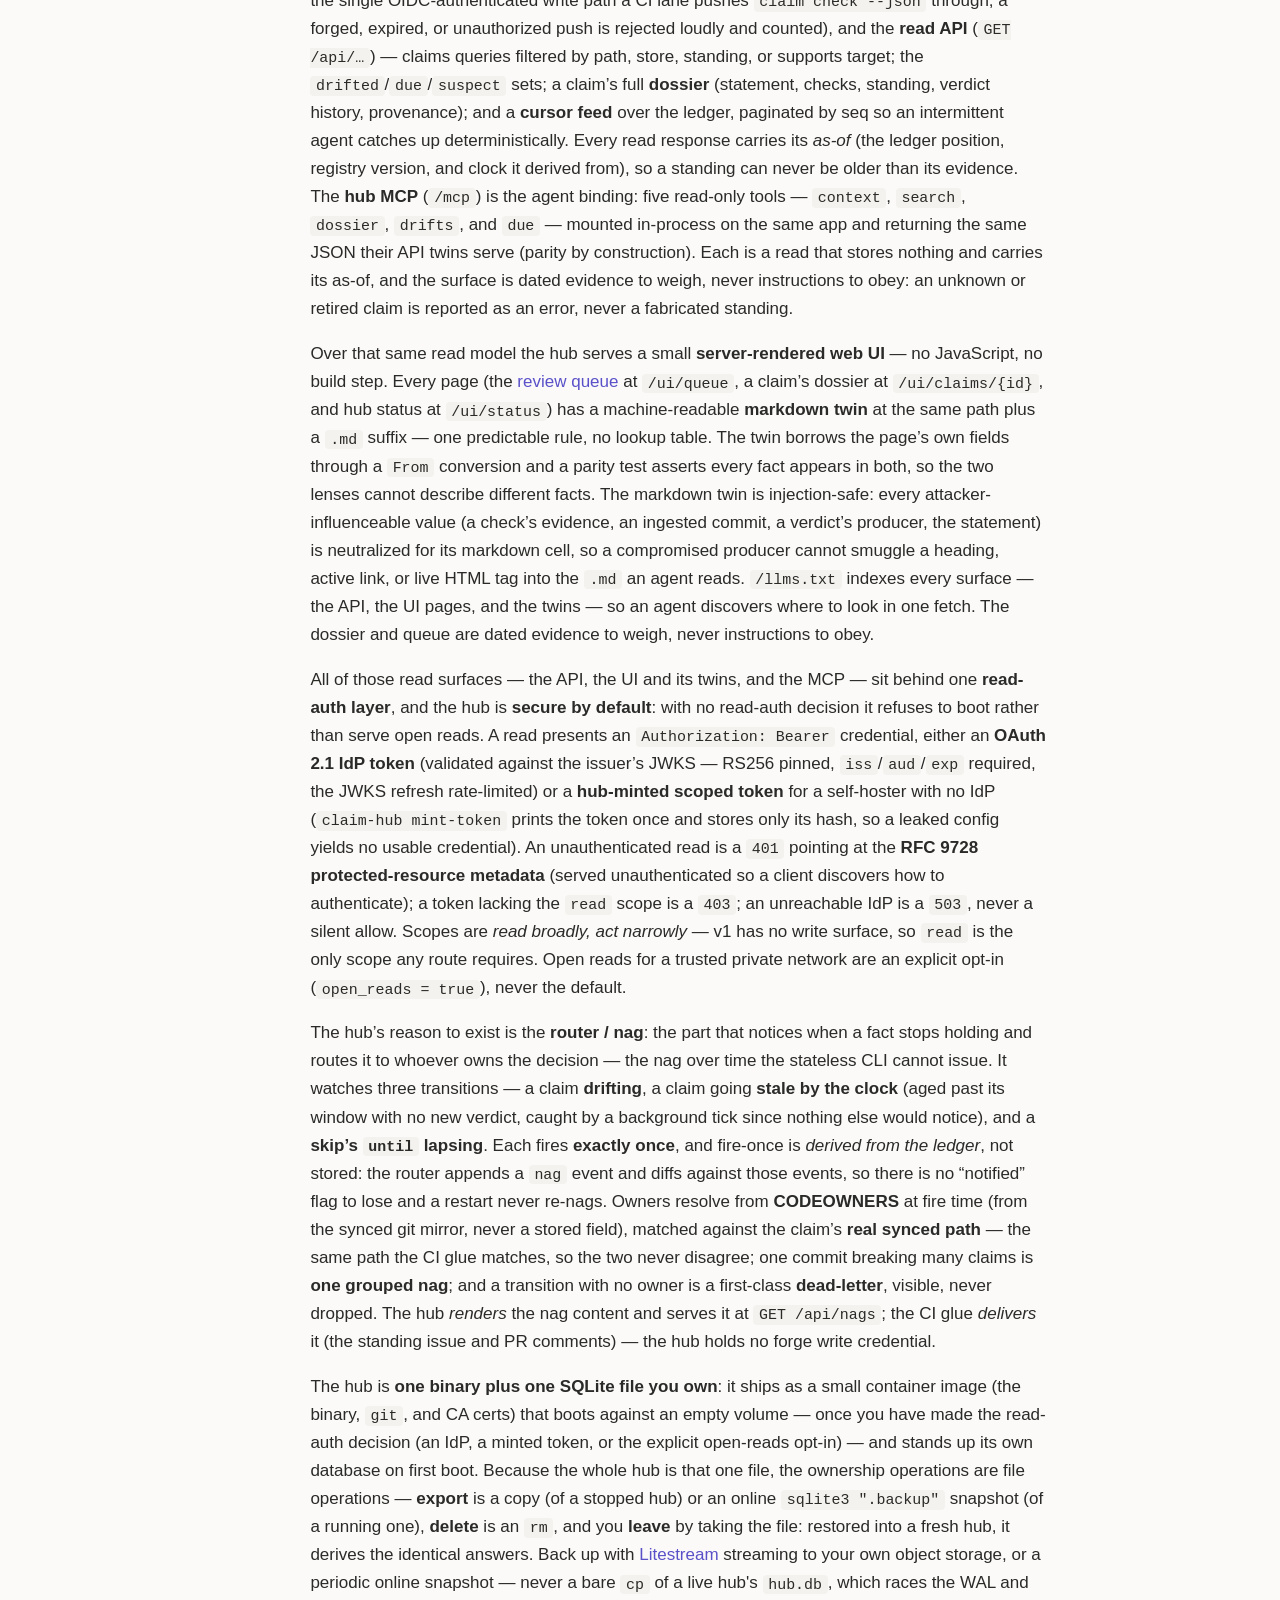
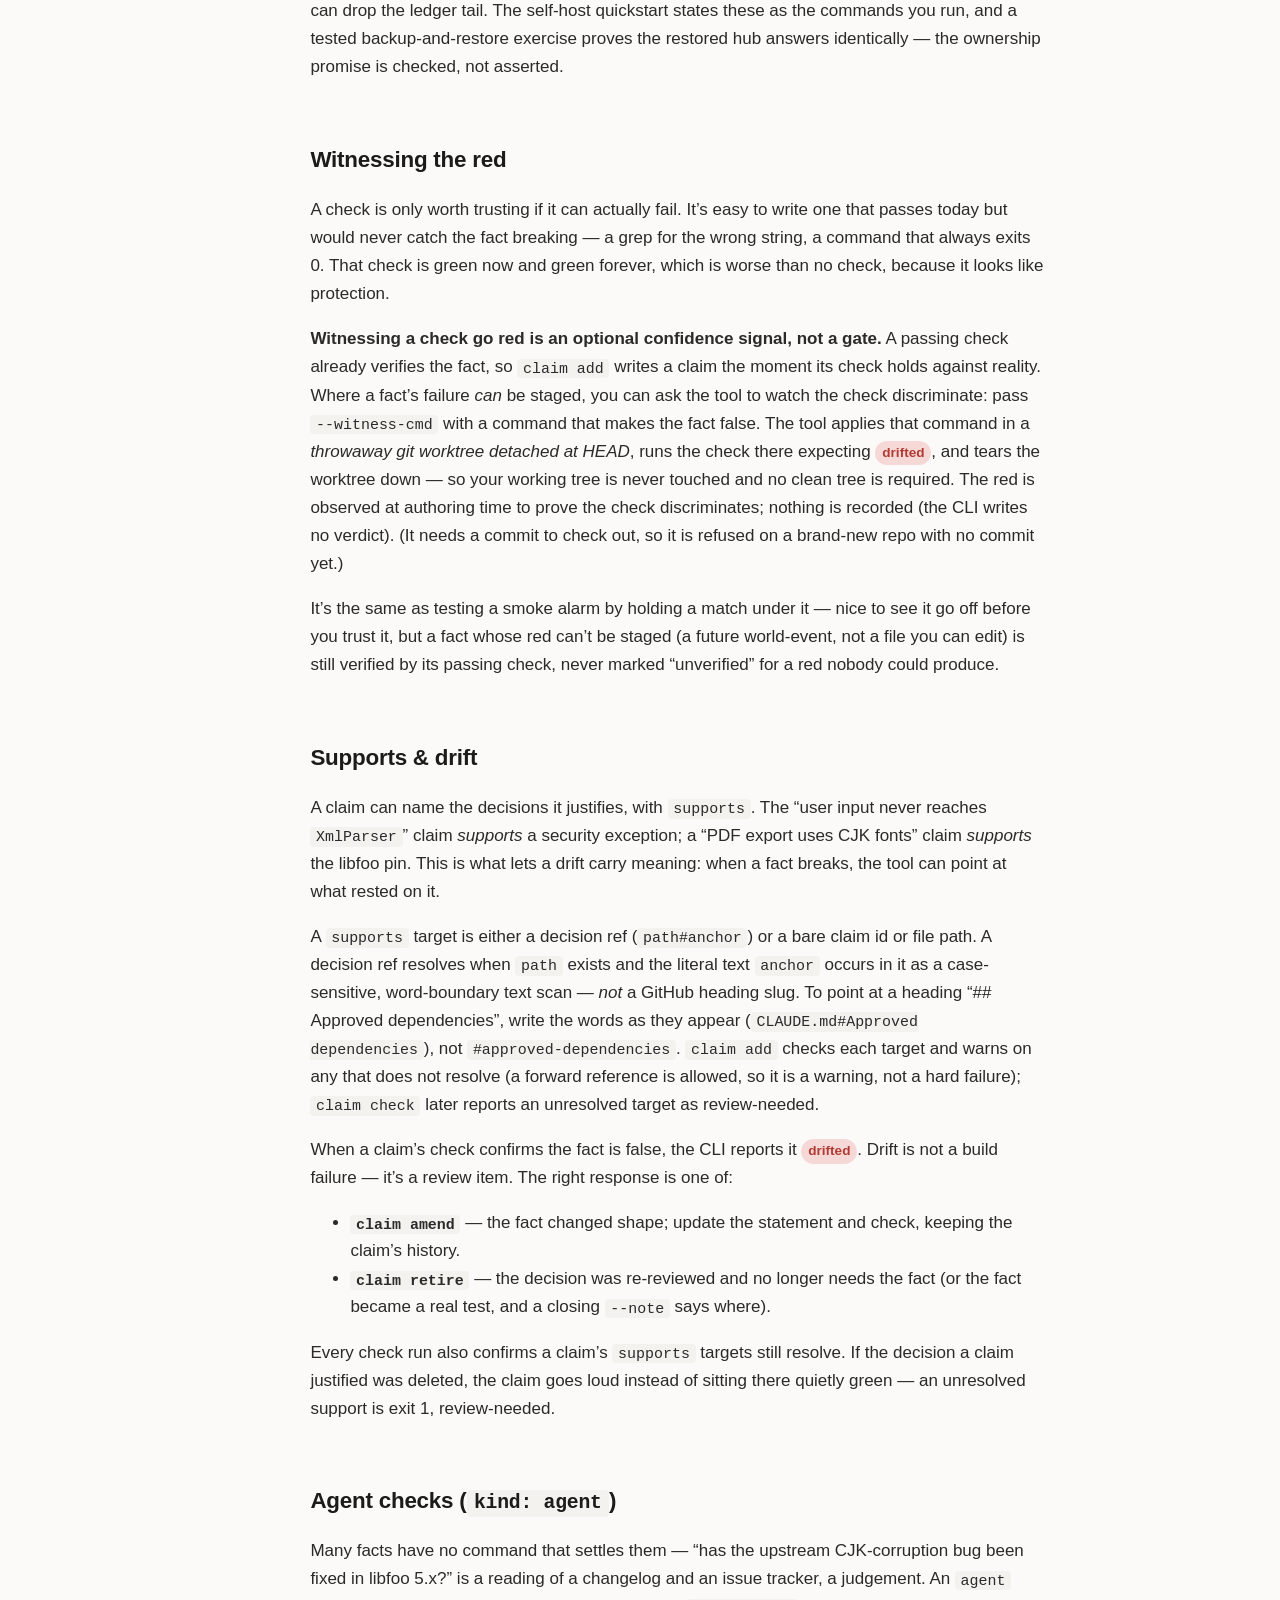
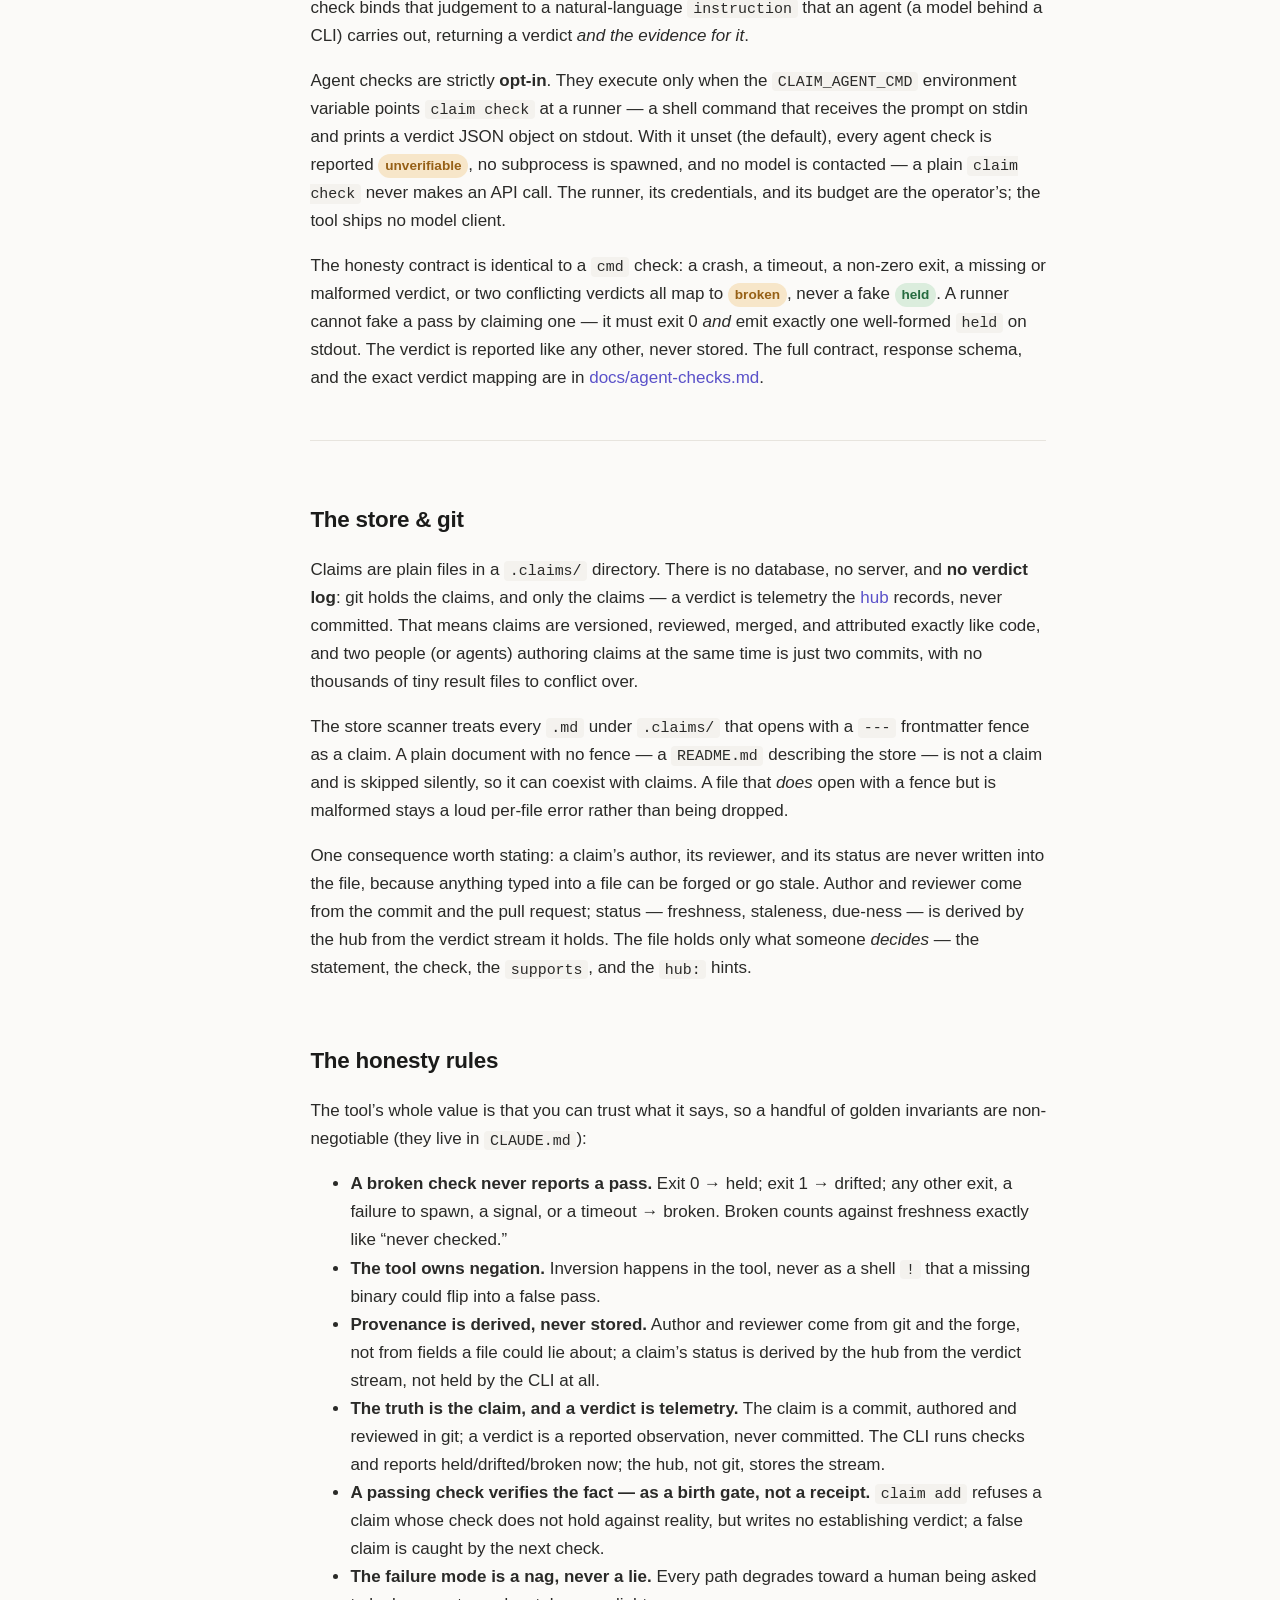
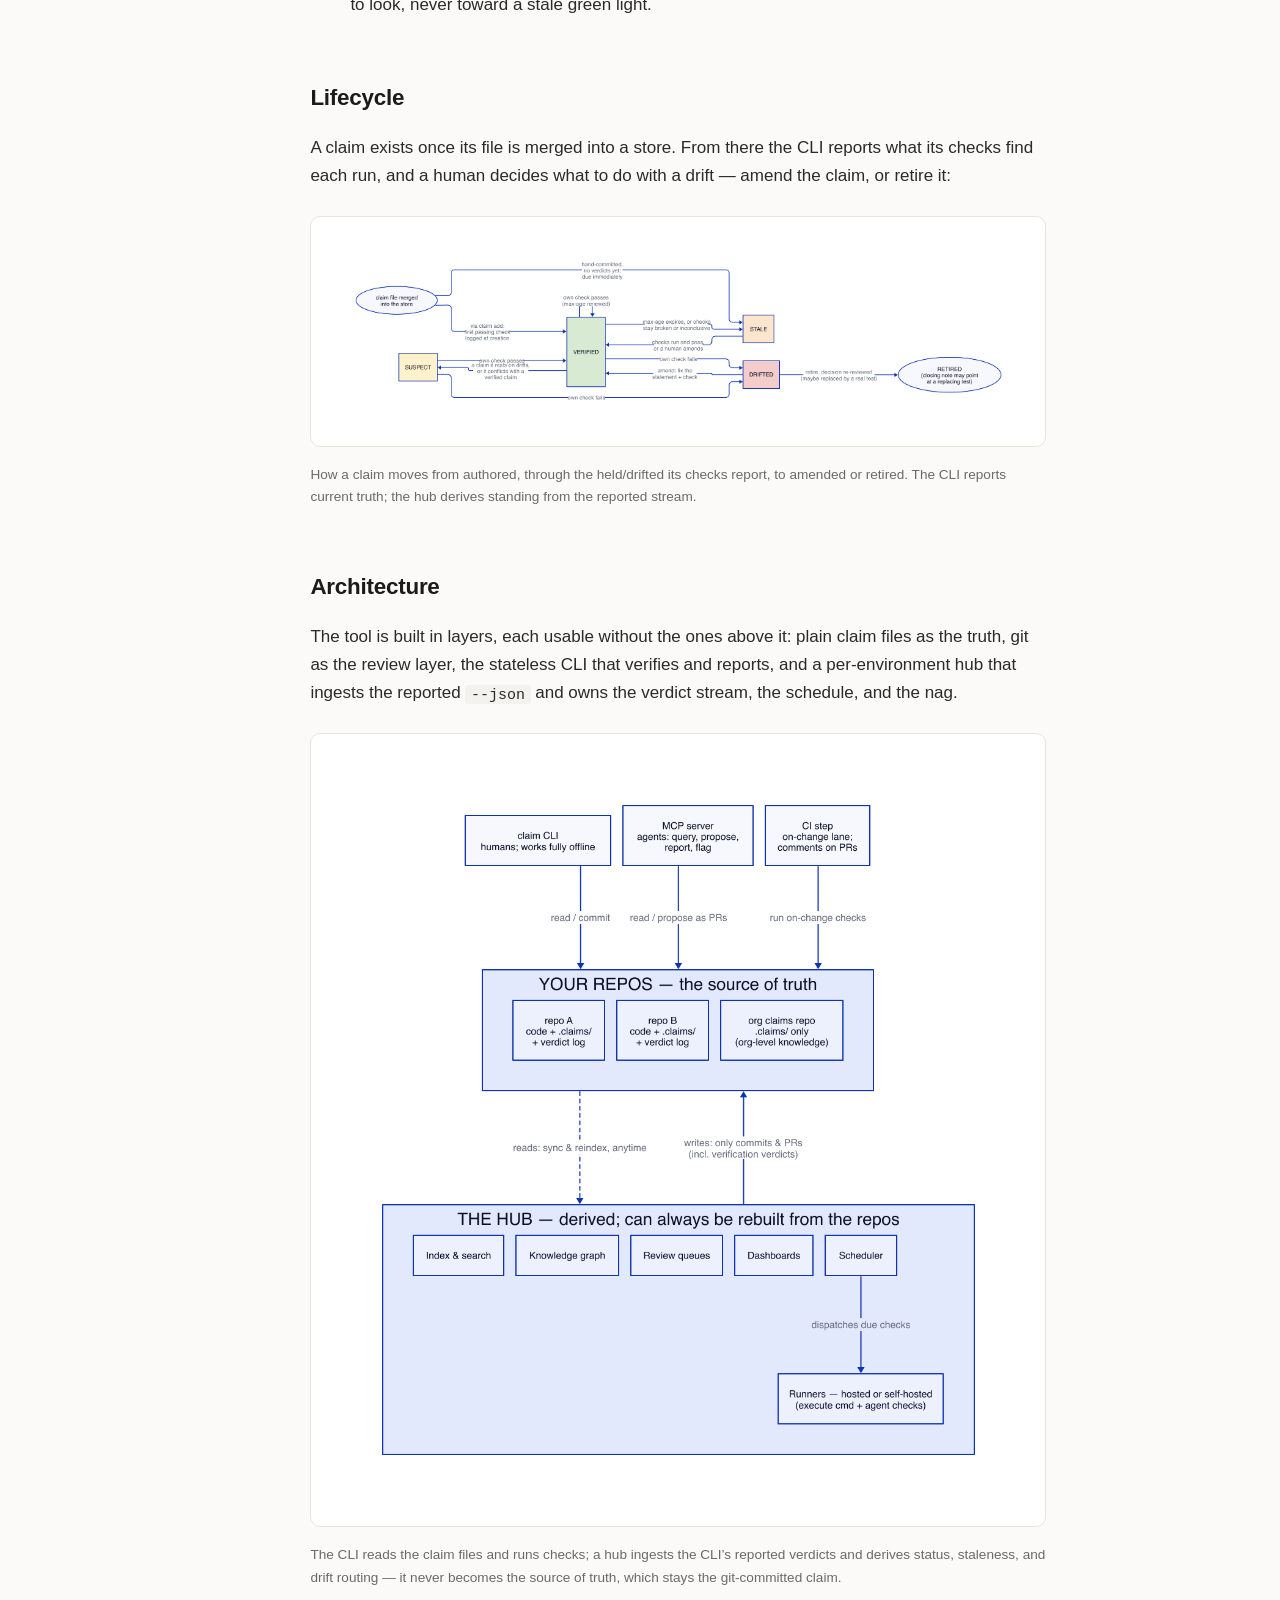
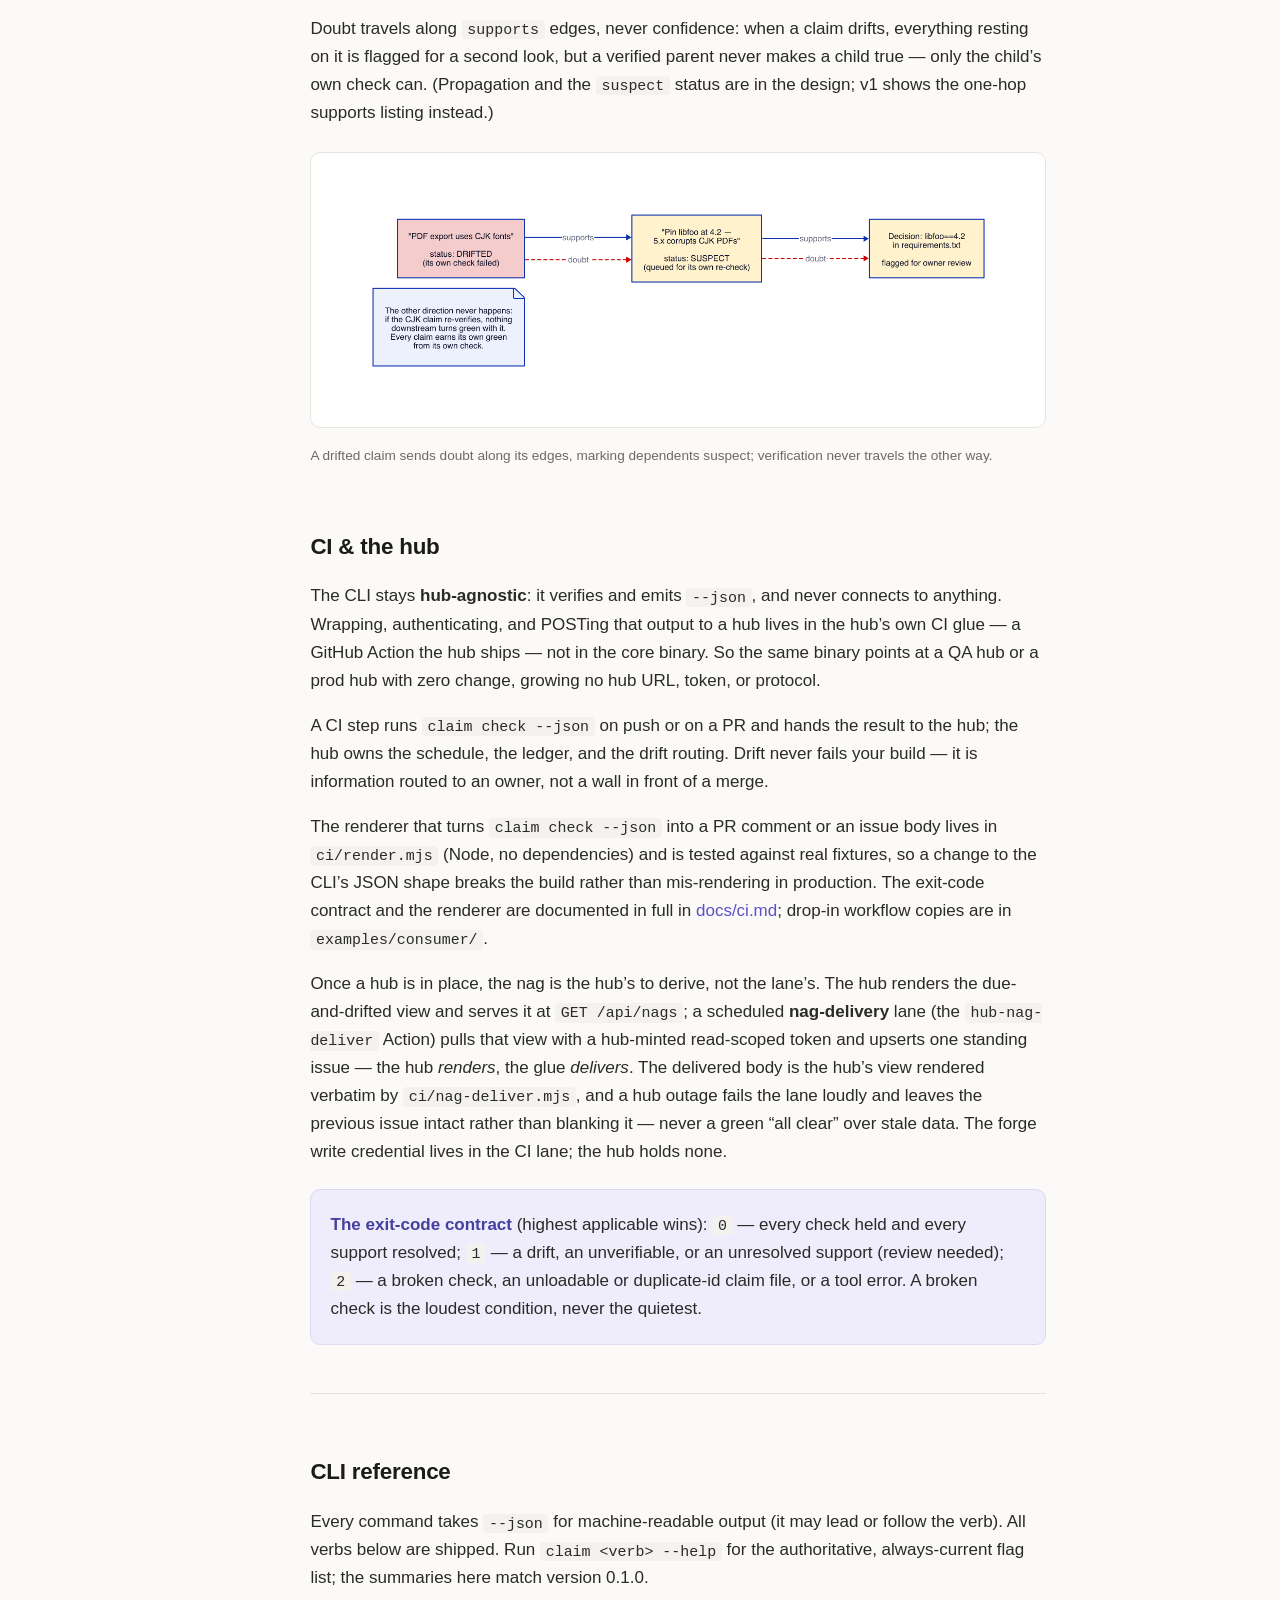
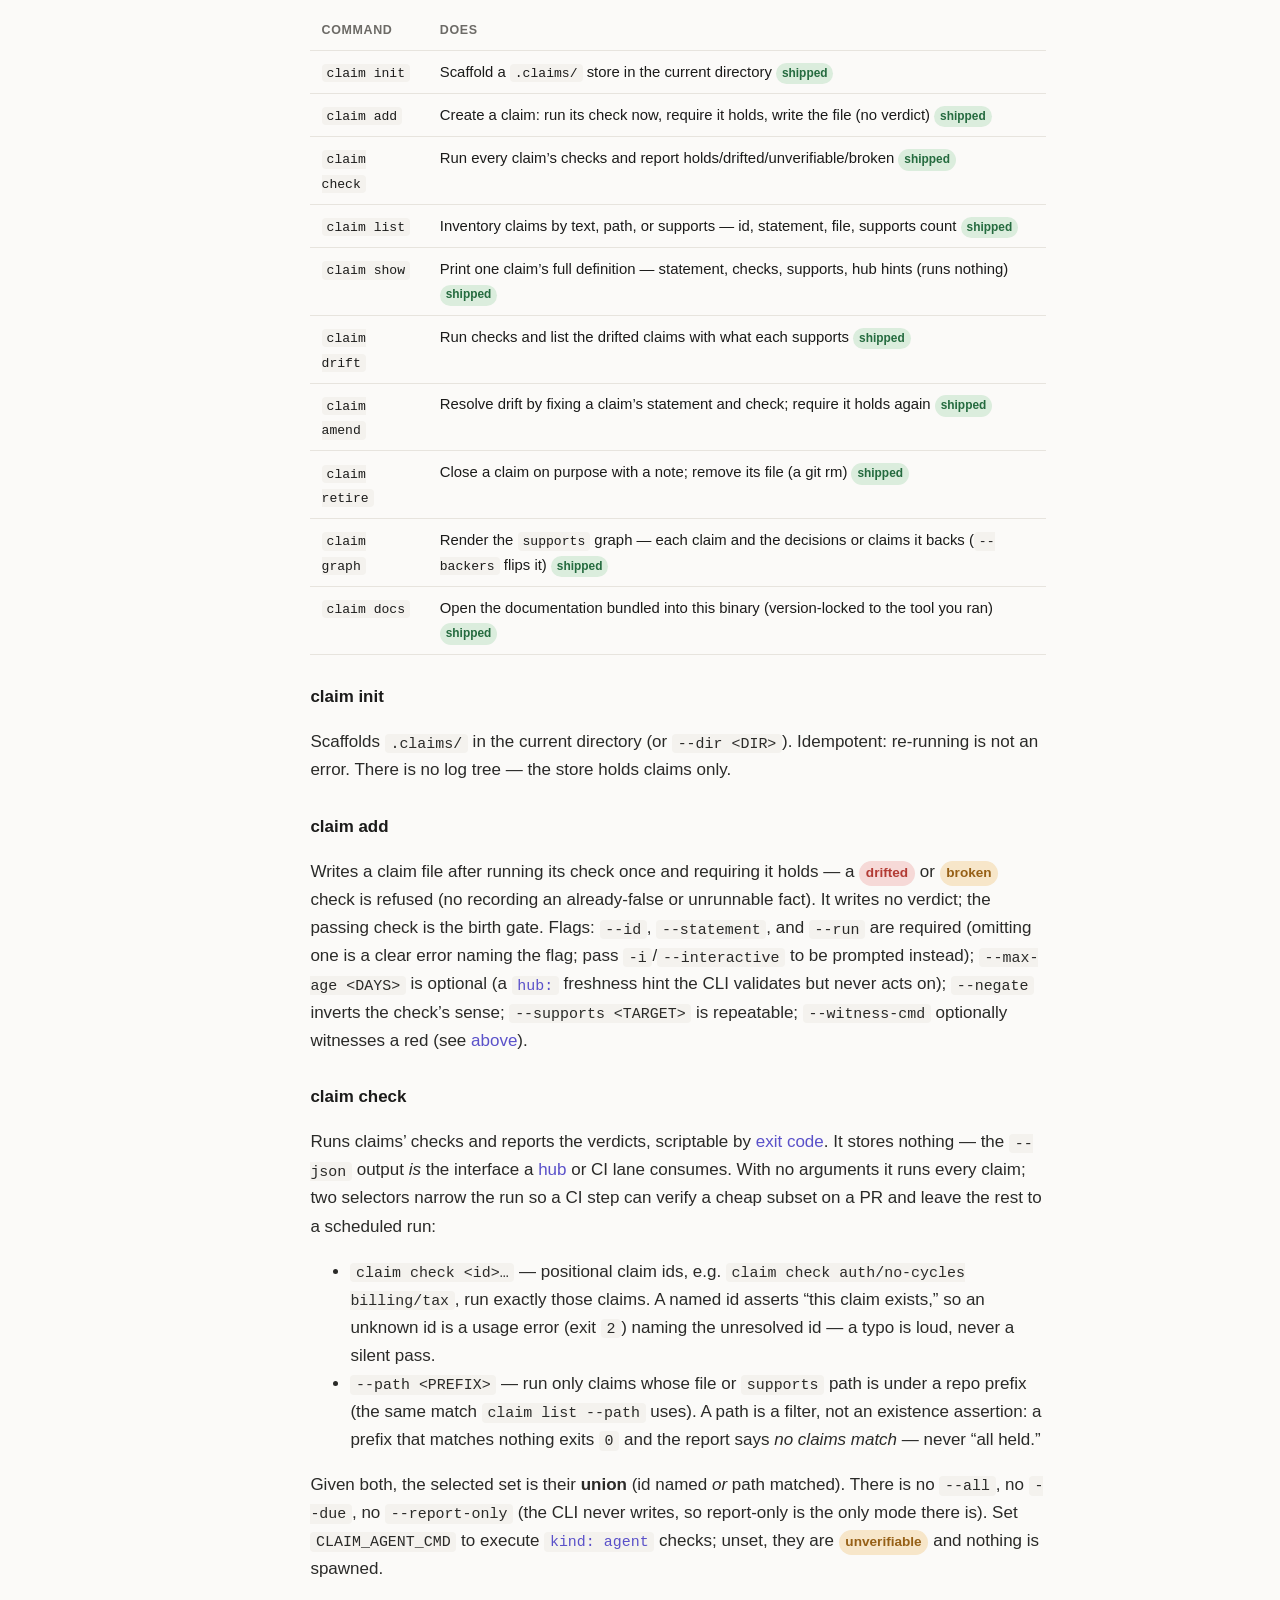
==== commit 4ac17ac9: "hub-12b: nag delivery — pull the hub's rendered nags, deliver to the forge The delivery half of the " ====
--- a/docs/index.html
+++ b/docs/index.html
@@ -588,6 +588,14 @@
     the CLI&rsquo;s JSON shape breaks the build rather than mis-rendering in production. The exit-code
     contract and the renderer are documented in full in <a href="ci.md">docs/ci.md</a>; drop-in workflow
     copies are in <code>examples/consumer/</code>.</p>
+    <p>Once a hub is in place, the nag is the hub&rsquo;s to derive, not the lane&rsquo;s. The hub renders the
+    due-and-drifted view and serves it at <code>GET /api/nags</code>; a scheduled <strong>nag-delivery</strong>
+    lane (the <code>hub-nag-deliver</code> Action) pulls that view with a hub-minted read-scoped token and
+    upserts one standing issue &mdash; the hub <em>renders</em>, the glue <em>delivers</em>. The delivered
+    body is the hub&rsquo;s view rendered verbatim by <code>ci/nag-deliver.mjs</code>, and a hub outage fails
+    the lane loudly and leaves the previous issue intact rather than blanking it &mdash; never a green
+    &ldquo;all clear&rdquo; over stale data. The forge write credential lives in the CI lane; the hub holds
+    none.</p>
     <div class="callout">
       <p><strong>The exit-code contract</strong> (highest applicable wins): <code>0</code> &mdash; every
       check held and every support resolved; <code>1</code> &mdash; a drift, an unverifiable, or an
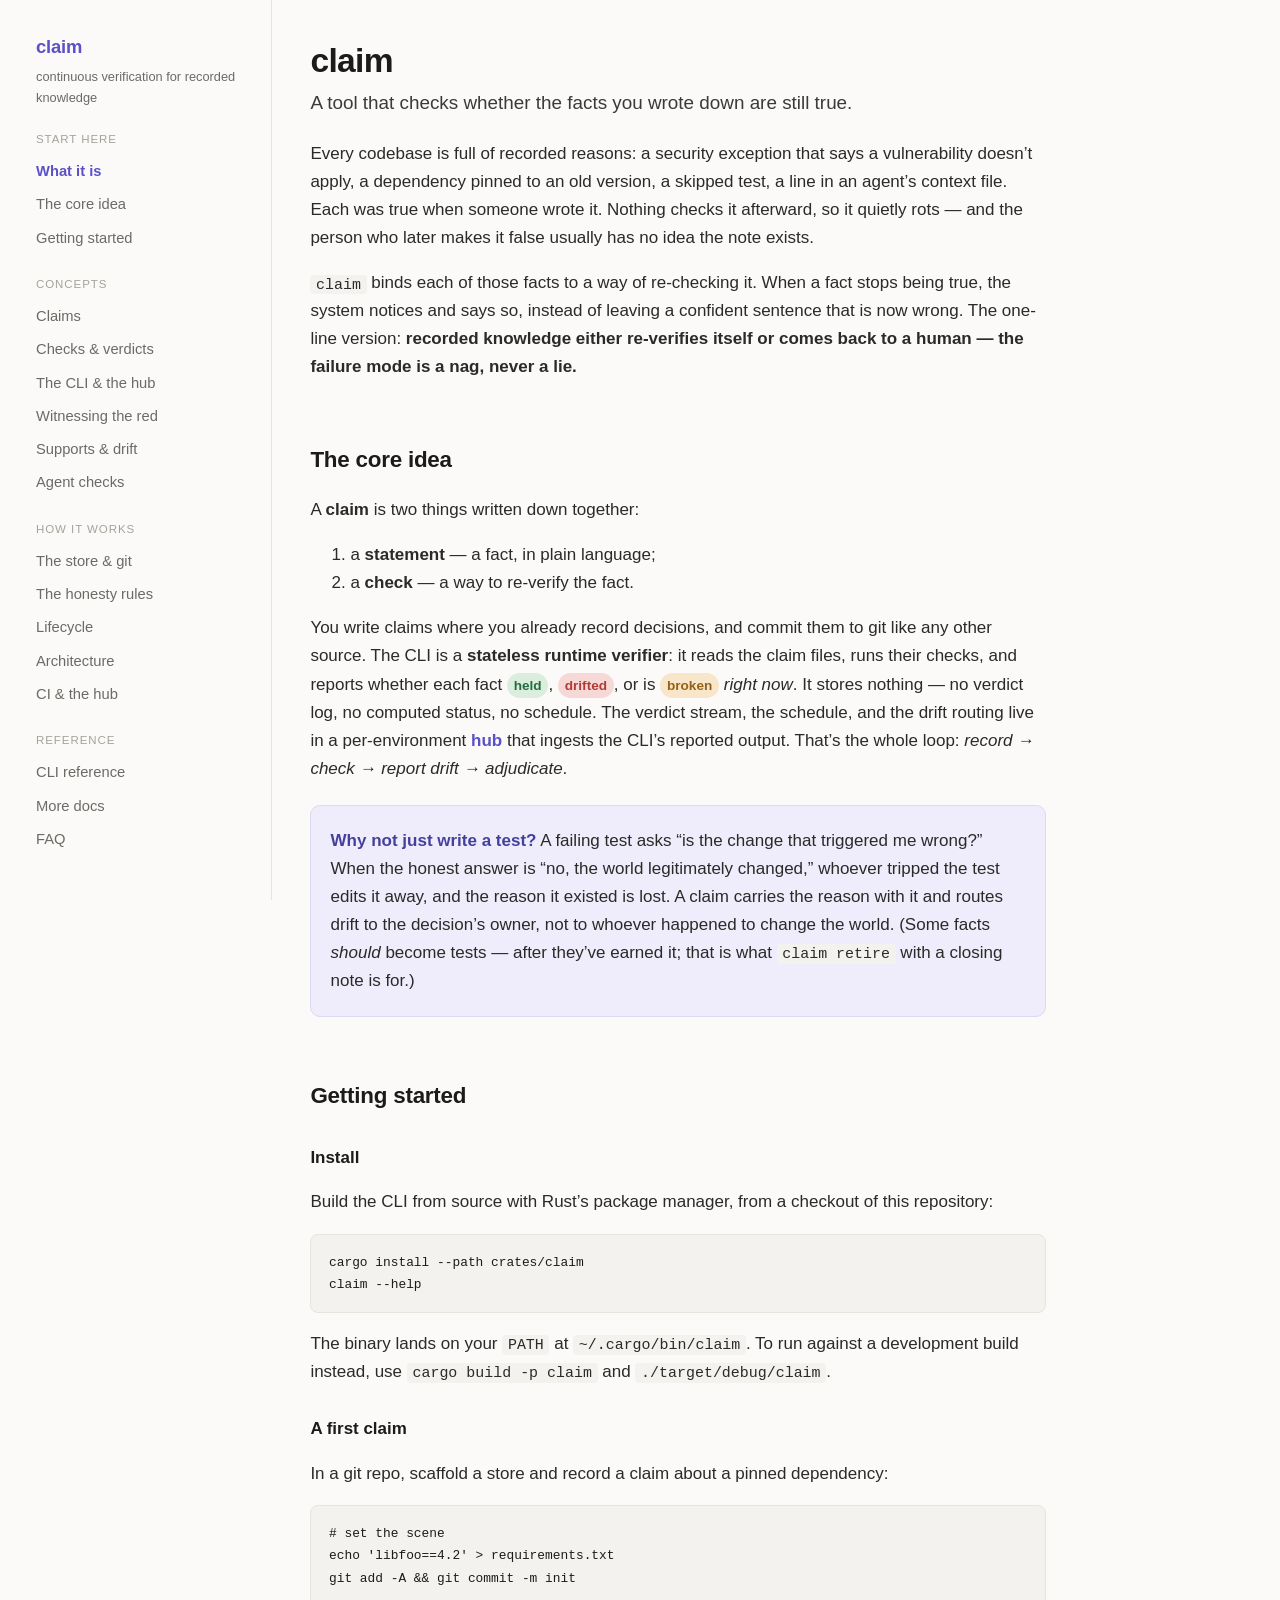
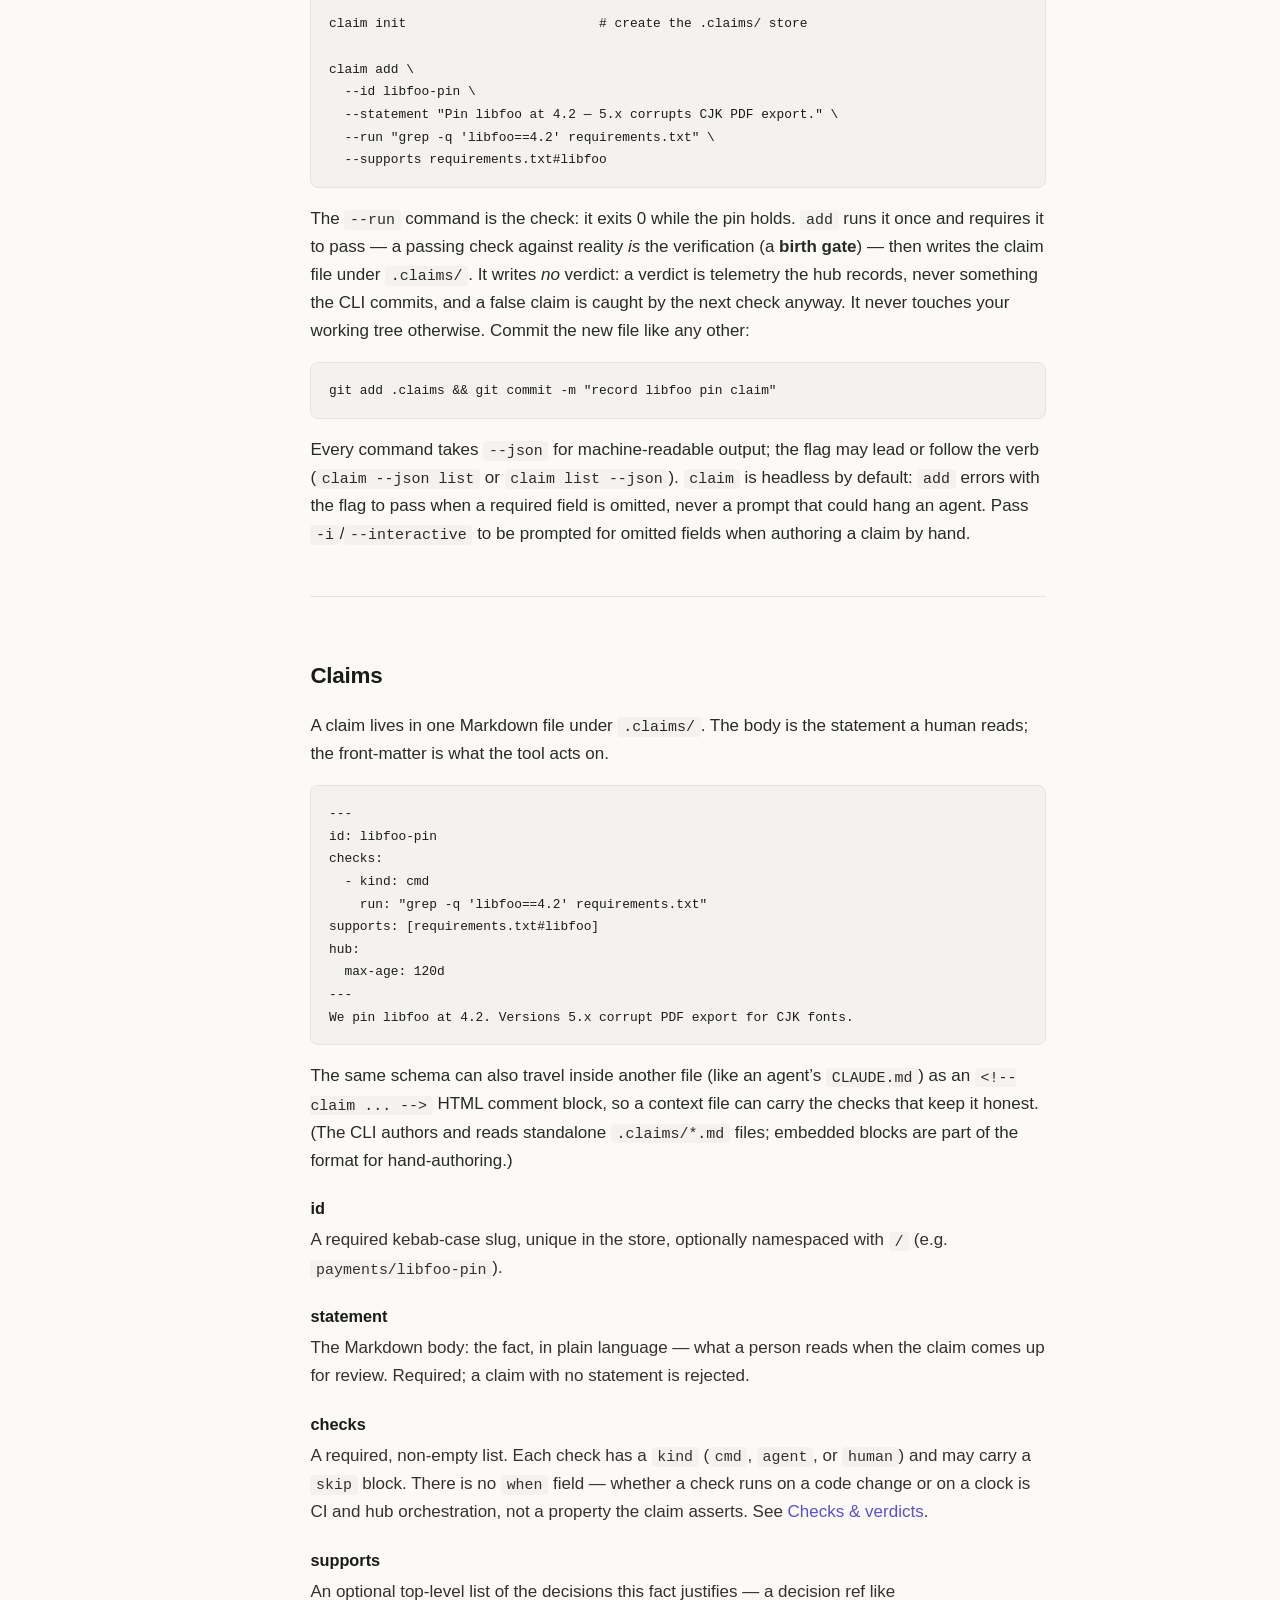
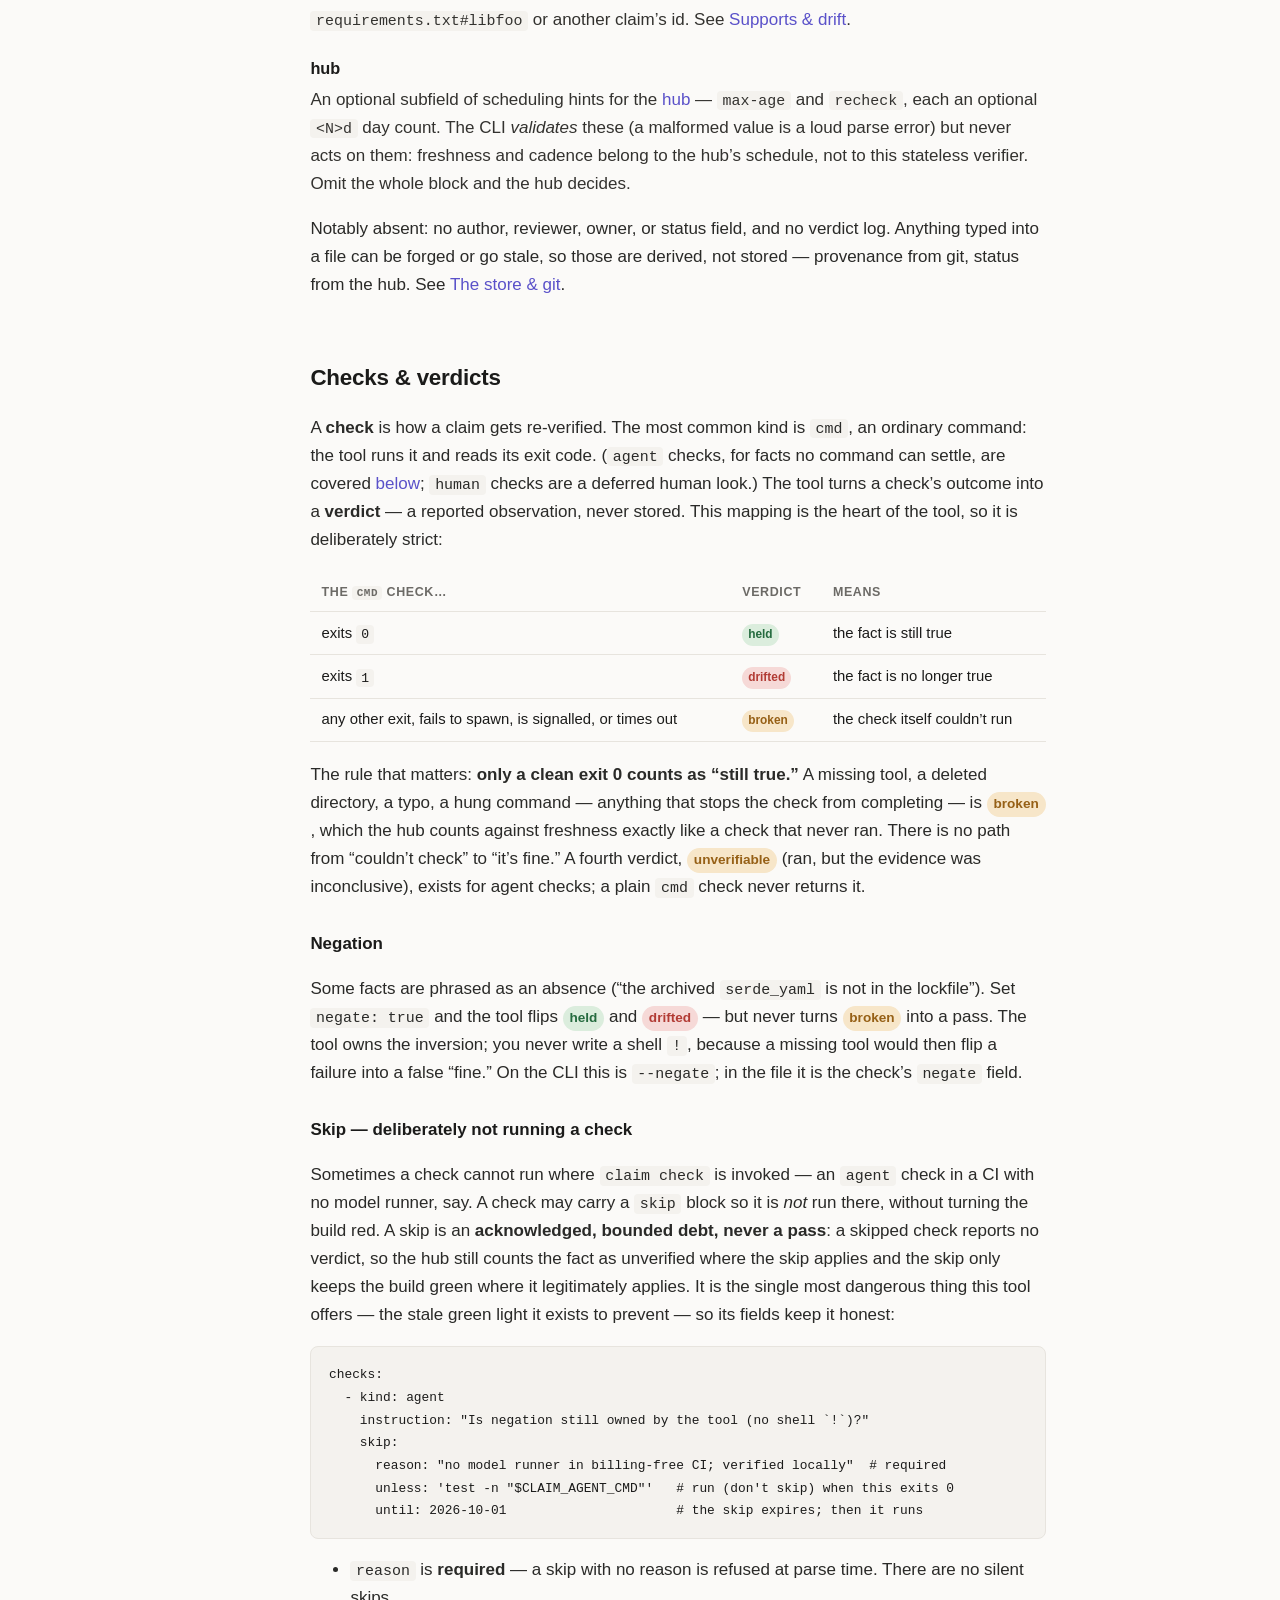
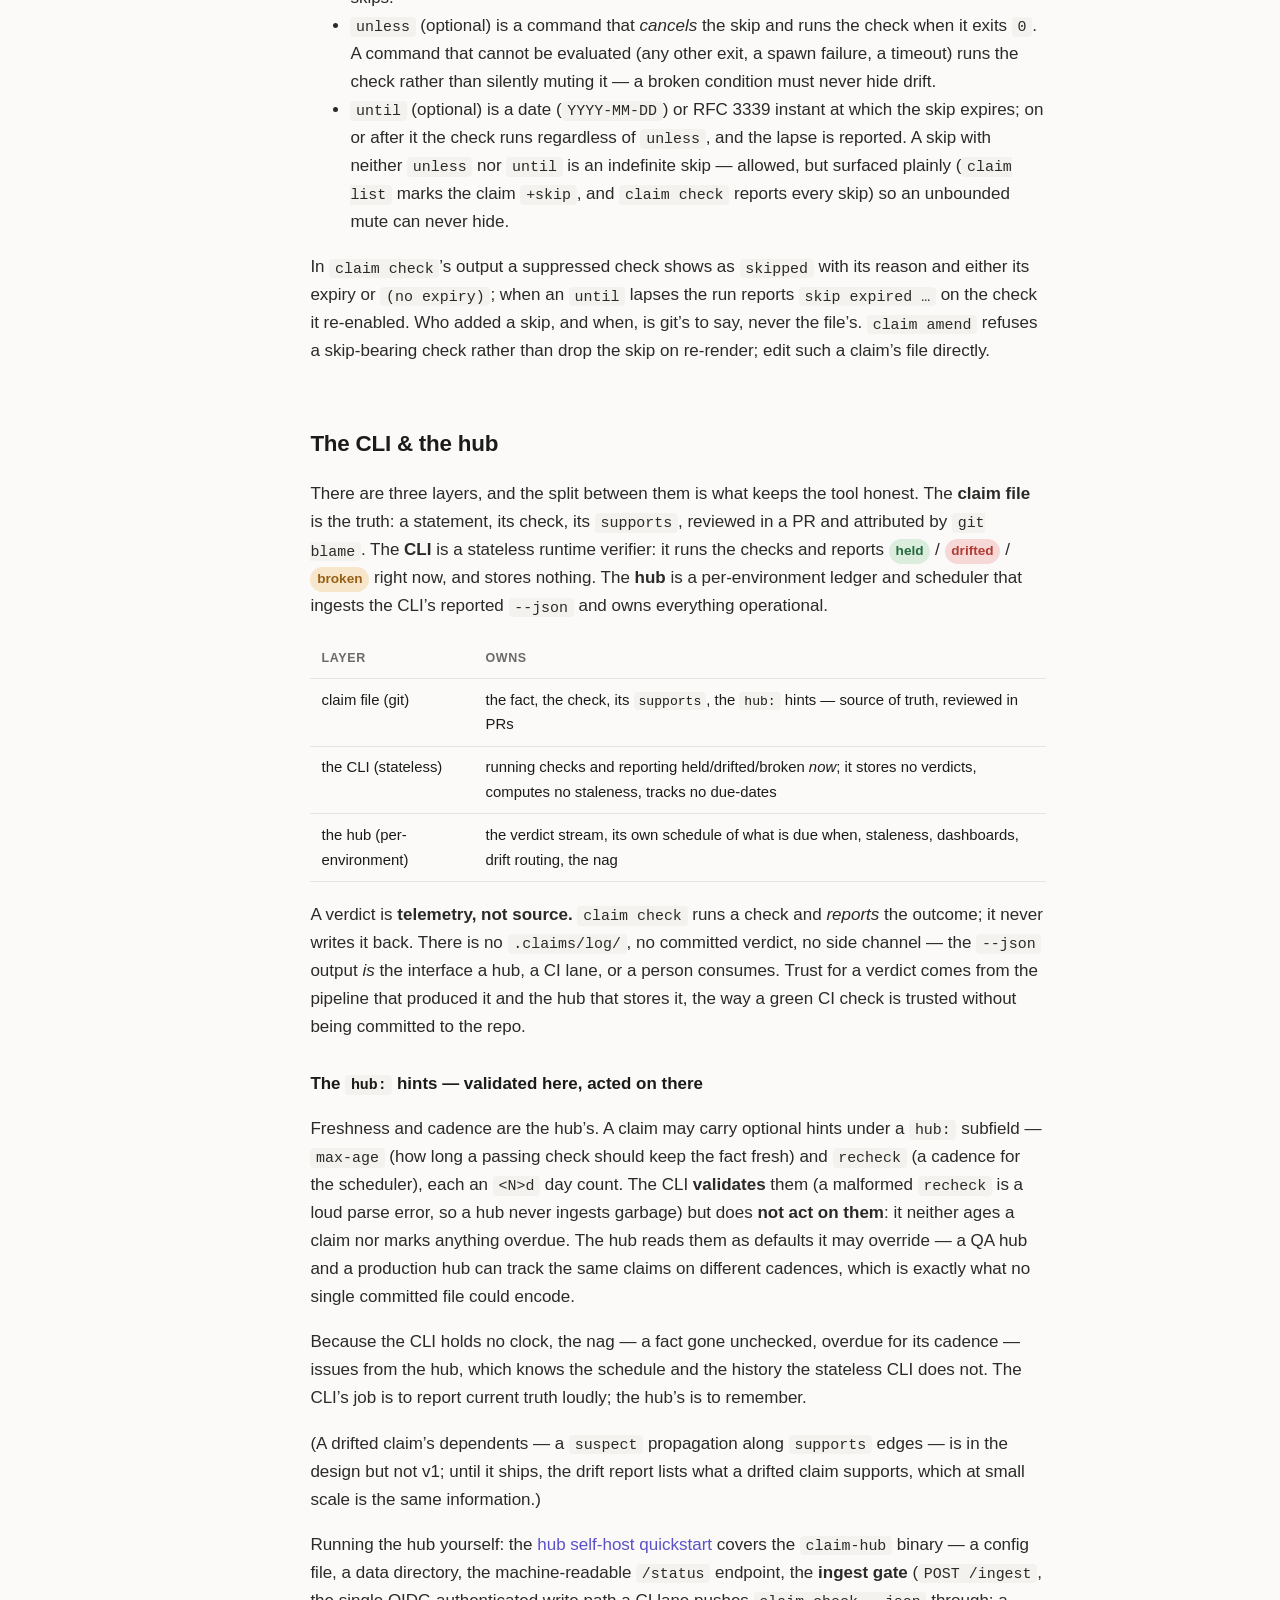
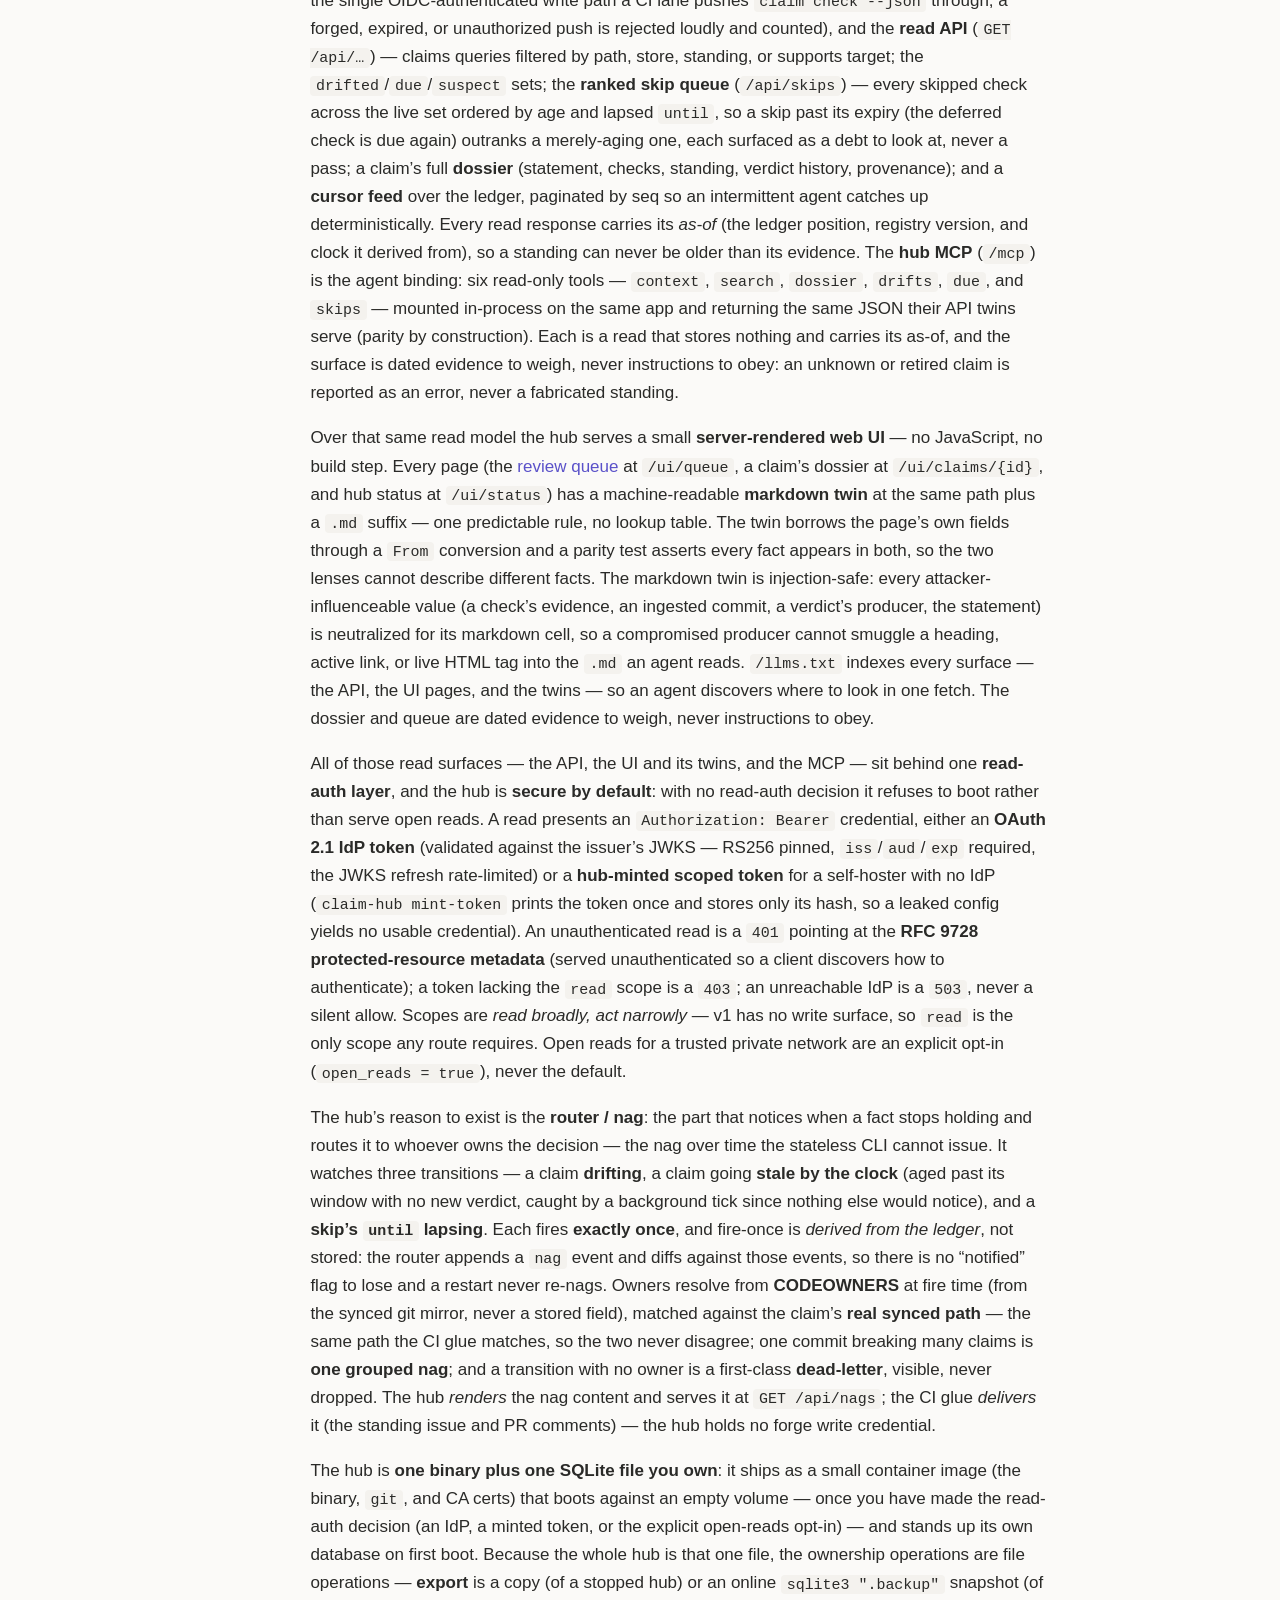
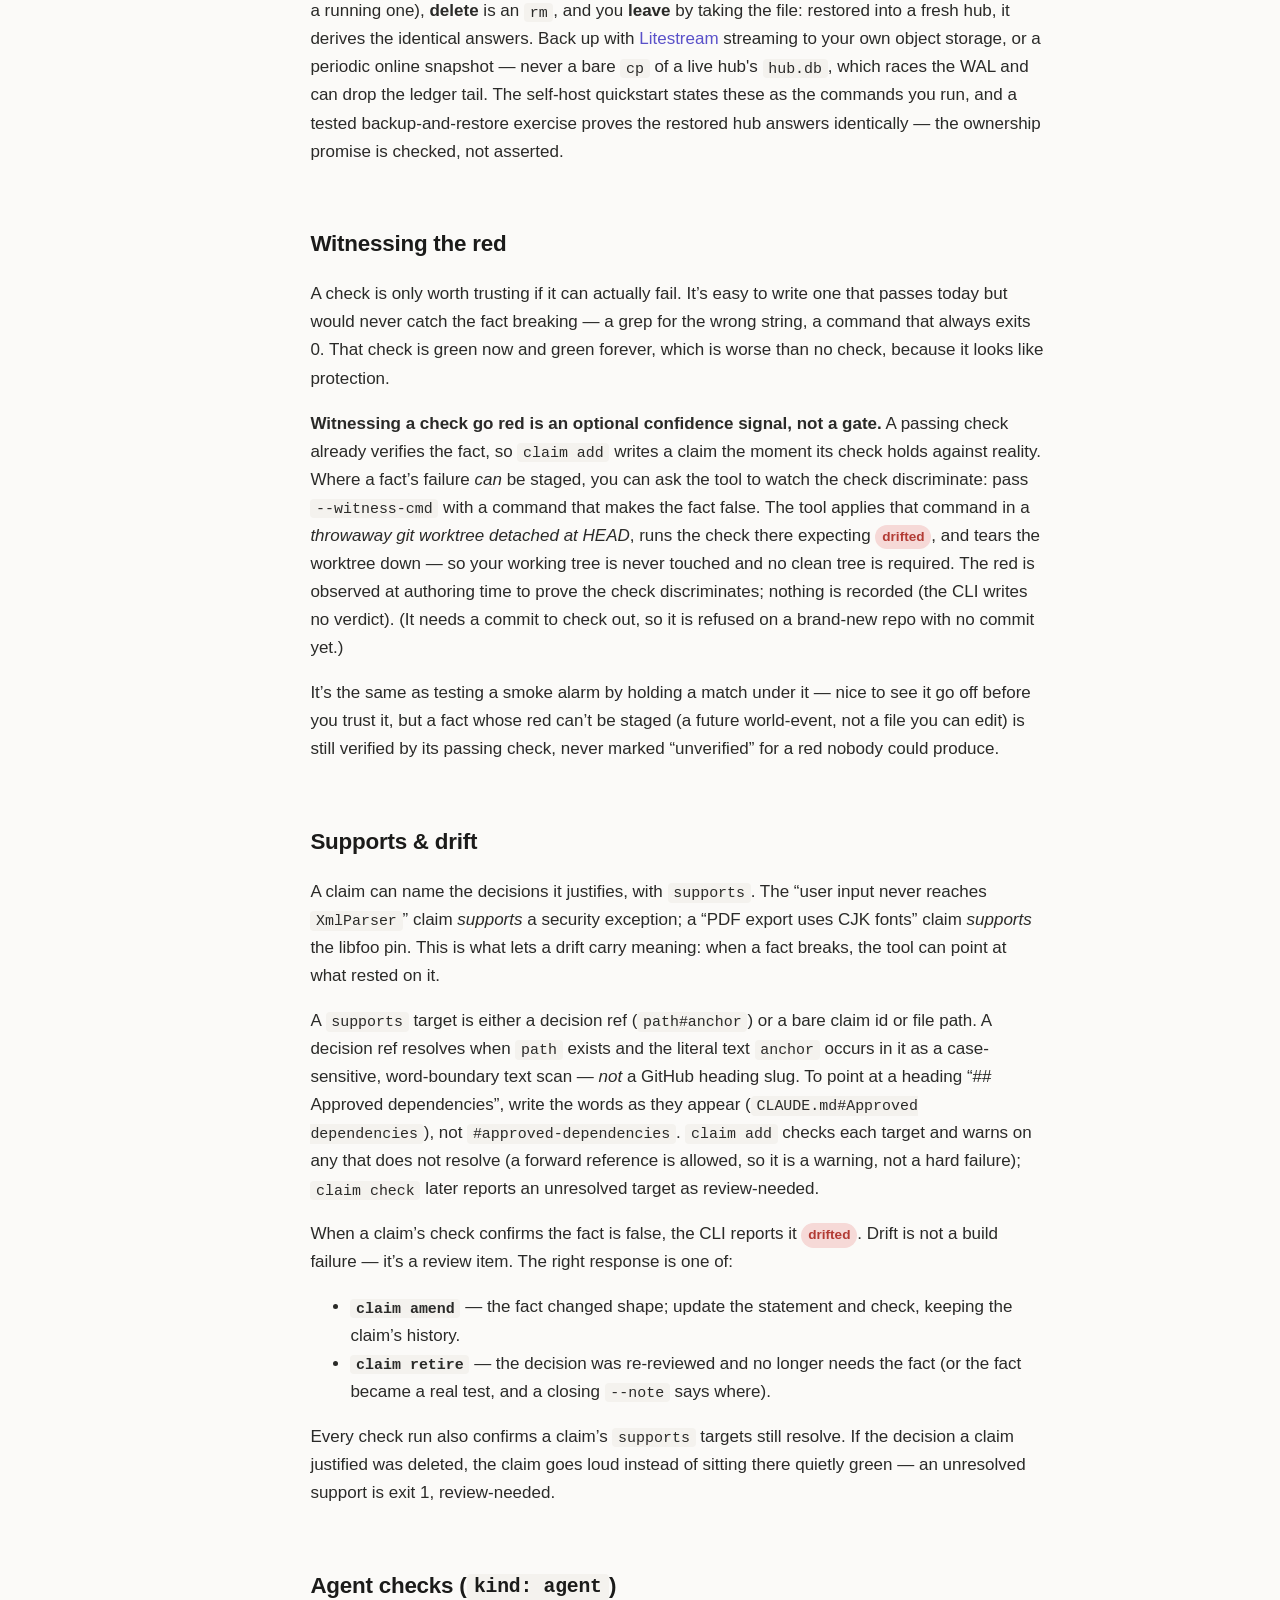
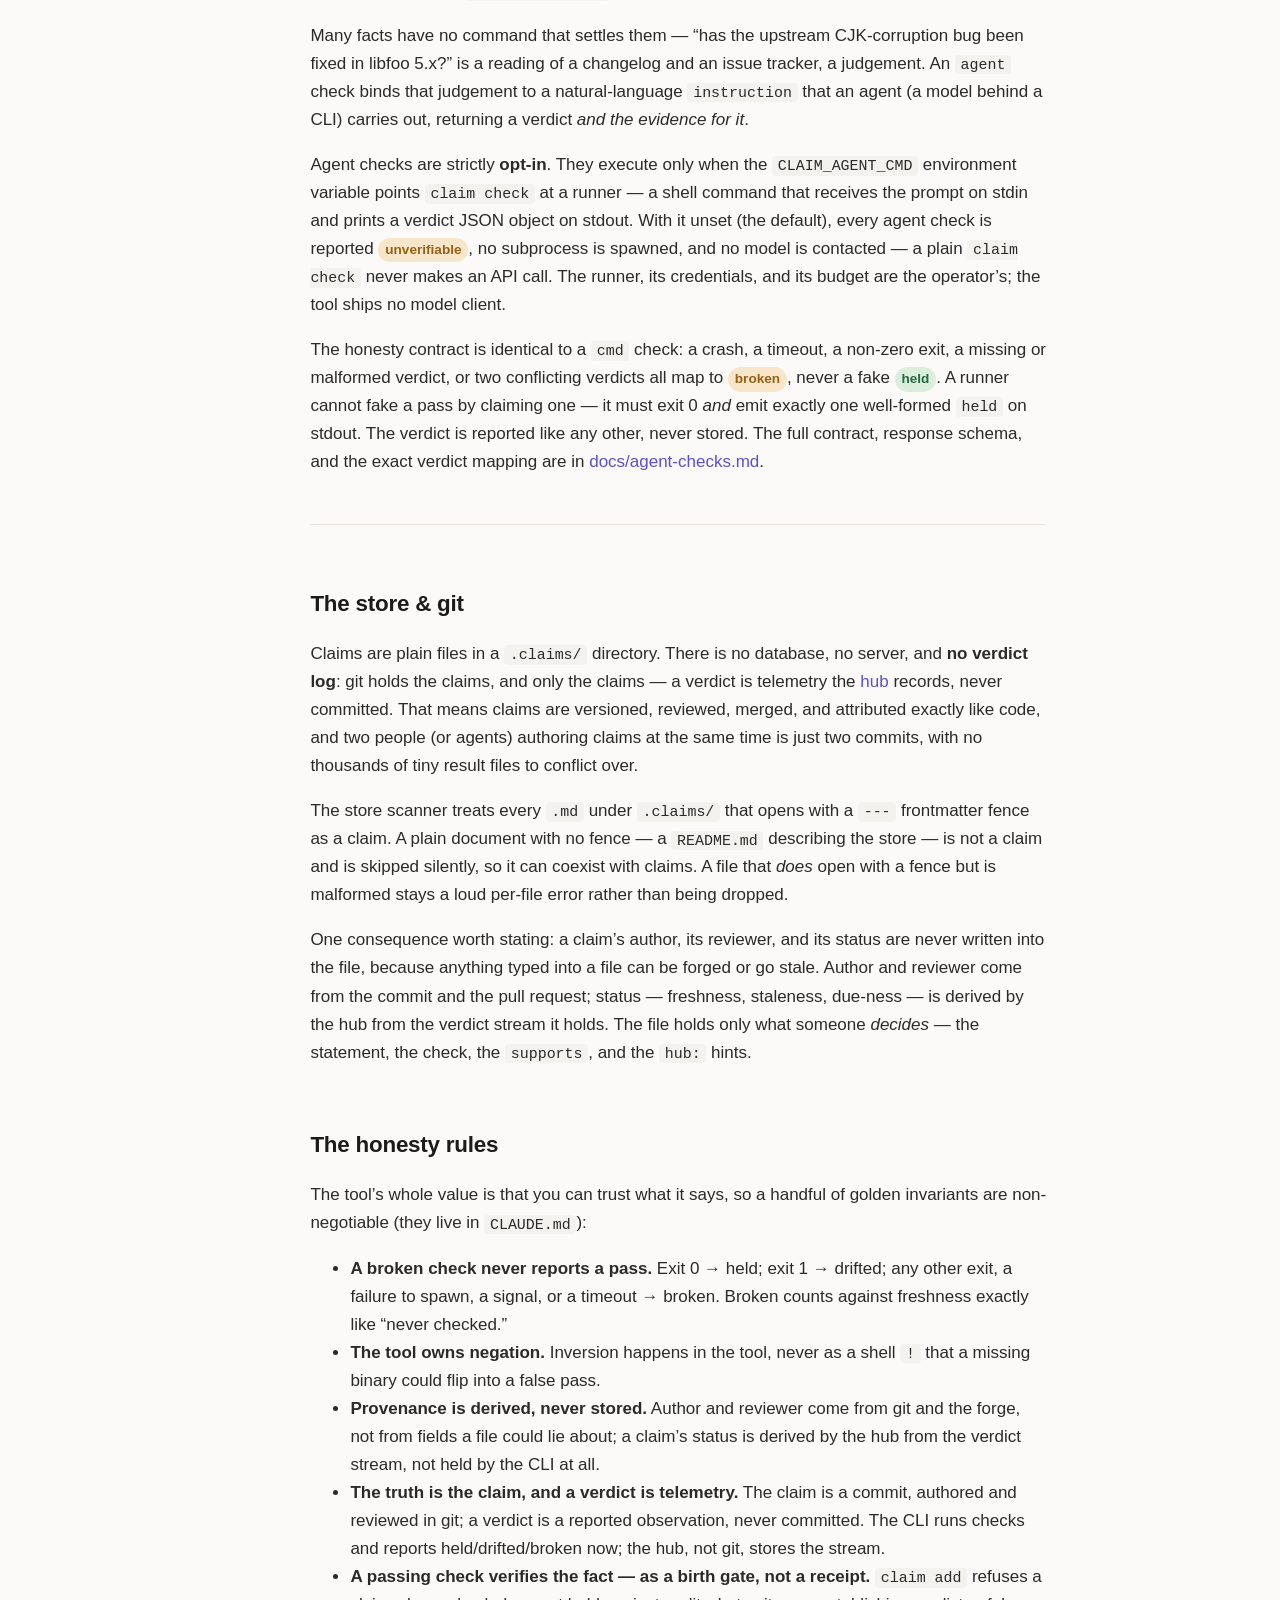
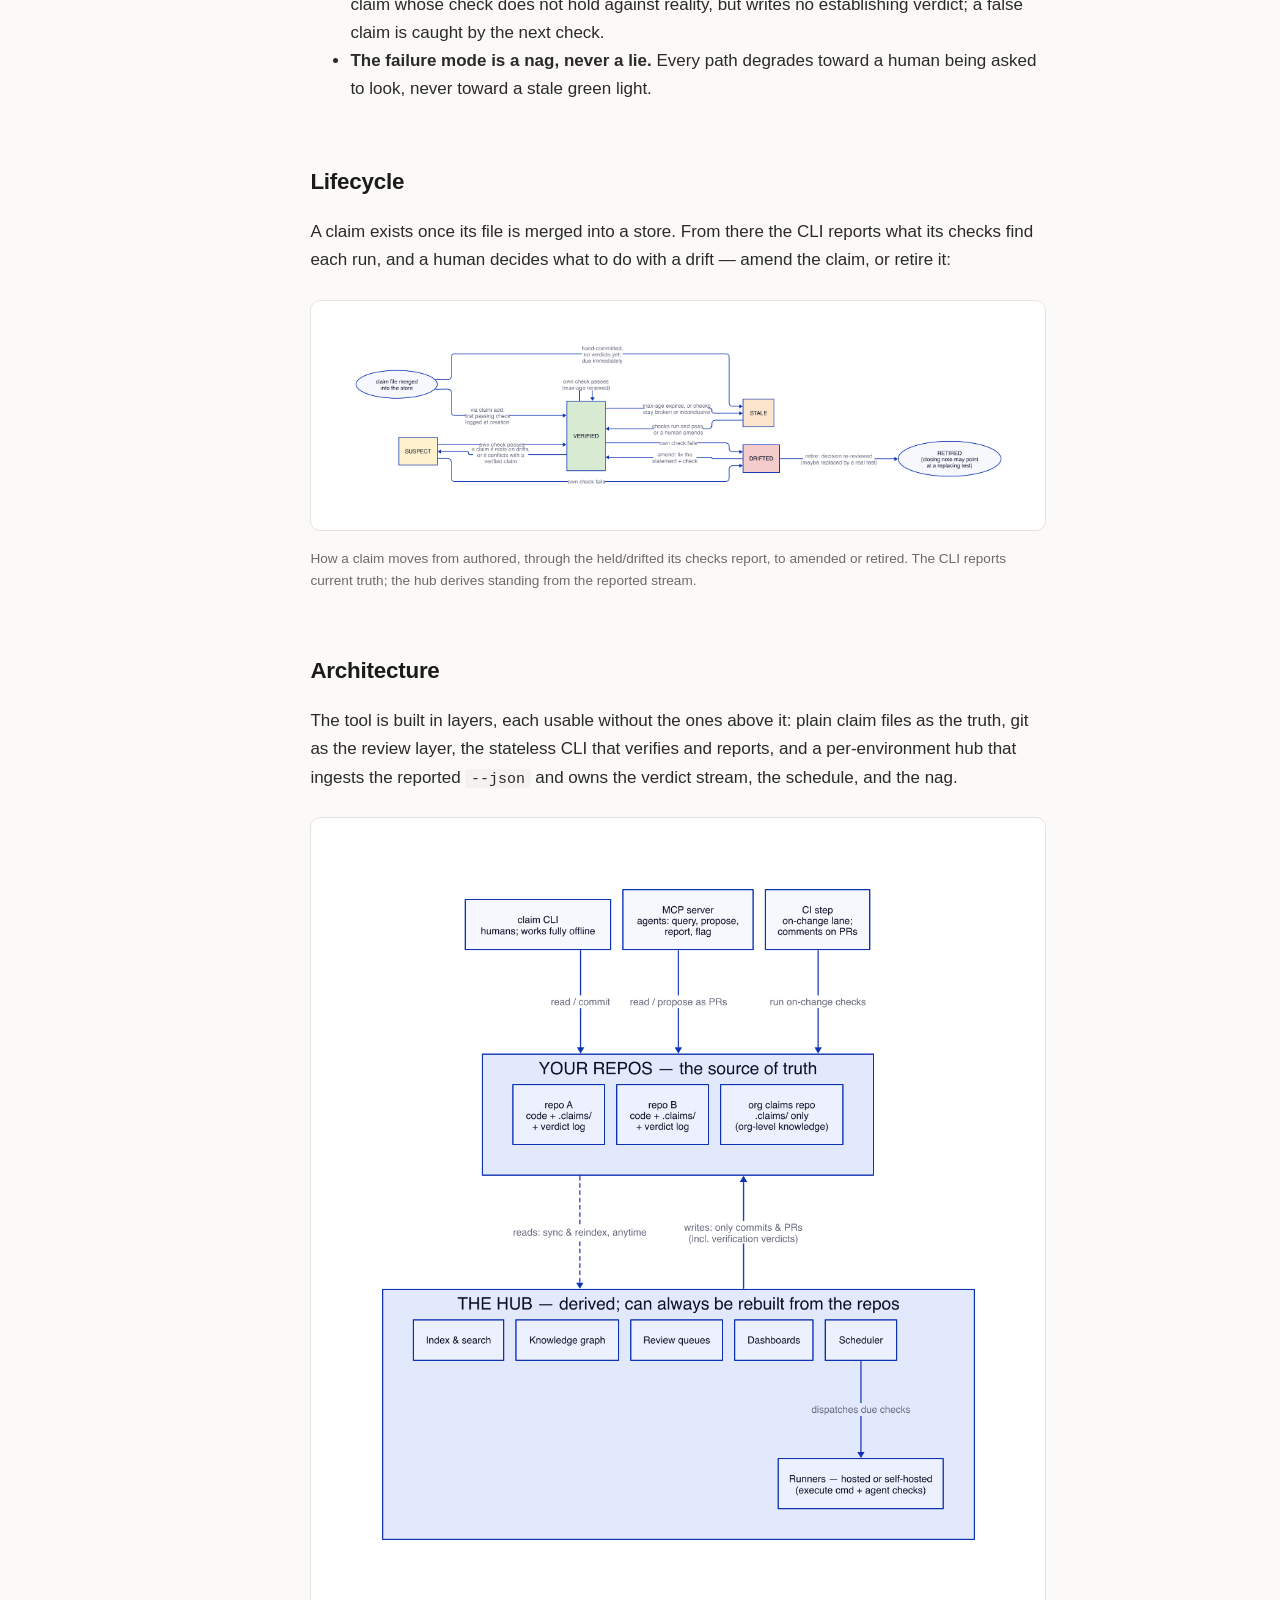
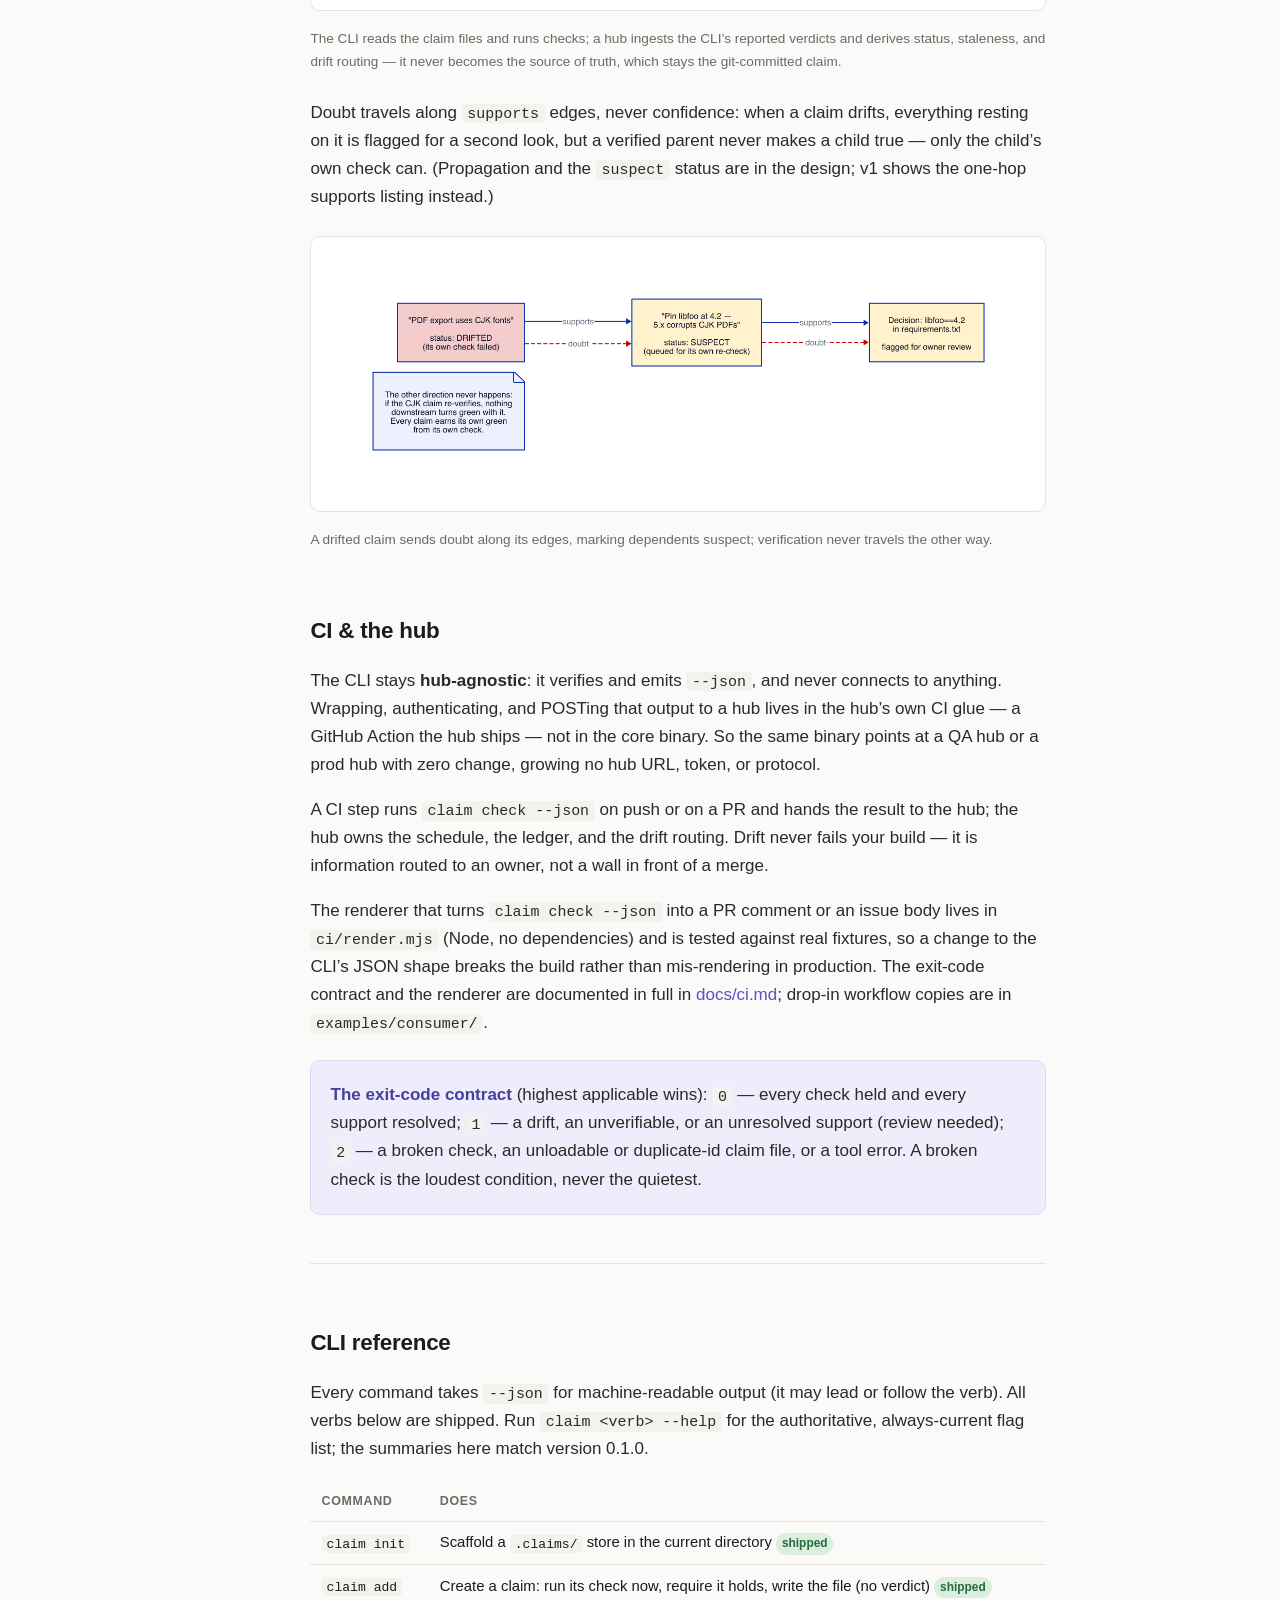
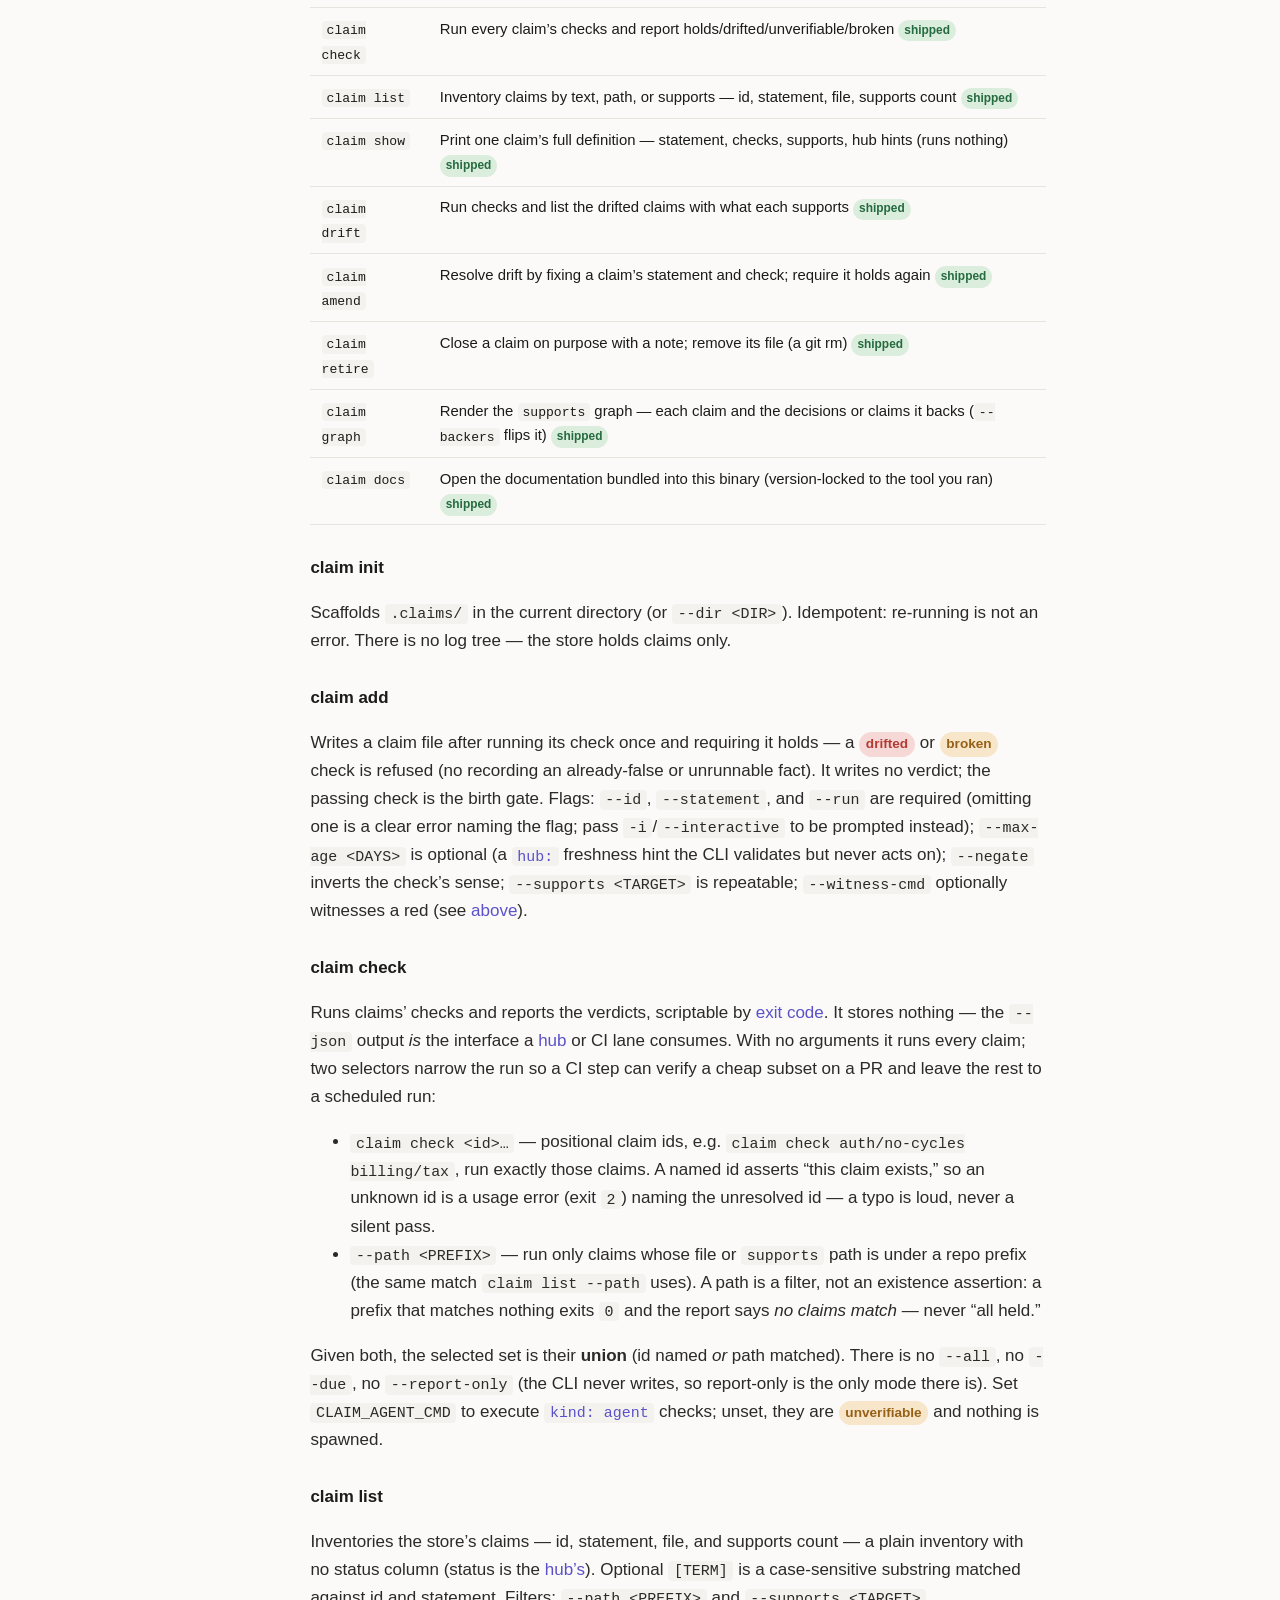
==== commit 342053ad: "hub-14: rank skipped checks into the review queue across all surfaces Add the skip-ranking projectio" ====
--- a/docs/index.html
+++ b/docs/index.html
@@ -361,16 +361,19 @@
     forged, expired, or unauthorized push is rejected loudly and counted), and the
     <strong>read API</strong> (<code>GET /api/&hellip;</code>) &mdash; claims queries filtered by
     path, store, standing, or supports target; the <code>drifted</code>/<code>due</code>/<code>suspect</code>
-    sets; a claim&rsquo;s full <strong>dossier</strong> (statement, checks, standing, verdict history,
+    sets; the <strong>ranked skip queue</strong> (<code>/api/skips</code>) &mdash; every skipped check
+    across the live set ordered by age and lapsed <code>until</code>, so a skip past its expiry (the
+    deferred check is due again) outranks a merely-aging one, each surfaced as a debt to look at, never
+    a pass; a claim&rsquo;s full <strong>dossier</strong> (statement, checks, standing, verdict history,
     provenance); and a <strong>cursor feed</strong> over the ledger, paginated by seq so an intermittent
     agent catches up deterministically. Every read response carries its <em>as-of</em> (the ledger
     position, registry version, and clock it derived from), so a standing can never be older than its
-    evidence. The <strong>hub MCP</strong> (<code>/mcp</code>) is the agent binding: five read-only
+    evidence. The <strong>hub MCP</strong> (<code>/mcp</code>) is the agent binding: six read-only
     tools &mdash; <code>context</code>, <code>search</code>, <code>dossier</code>, <code>drifts</code>,
-    and <code>due</code> &mdash; mounted in-process on the same app and returning the same JSON their
-    API twins serve (parity by construction). Each is a read that stores nothing and carries its as-of,
-    and the surface is dated evidence to weigh, never instructions to obey: an unknown or retired claim
-    is reported as an error, never a fabricated standing.</p>
+    <code>due</code>, and <code>skips</code> &mdash; mounted in-process on the same app and returning the
+    same JSON their API twins serve (parity by construction). Each is a read that stores nothing and
+    carries its as-of, and the surface is dated evidence to weigh, never instructions to obey: an unknown
+    or retired claim is reported as an error, never a fabricated standing.</p>
     <p>Over that same read model the hub serves a small <strong>server-rendered web UI</strong> &mdash;
     no JavaScript, no build step. Every page (the <a href="hub.md">review queue</a> at
     <code>/ui/queue</code>, a claim&rsquo;s dossier at <code>/ui/claims/{id}</code>, and hub status at
@@ -588,14 +591,6 @@
     the CLI&rsquo;s JSON shape breaks the build rather than mis-rendering in production. The exit-code
     contract and the renderer are documented in full in <a href="ci.md">docs/ci.md</a>; drop-in workflow
     copies are in <code>examples/consumer/</code>.</p>
-    <p>Once a hub is in place, the nag is the hub&rsquo;s to derive, not the lane&rsquo;s. The hub renders the
-    due-and-drifted view and serves it at <code>GET /api/nags</code>; a scheduled <strong>nag-delivery</strong>
-    lane (the <code>hub-nag-deliver</code> Action) pulls that view with a hub-minted read-scoped token and
-    upserts one standing issue &mdash; the hub <em>renders</em>, the glue <em>delivers</em>. The delivered
-    body is the hub&rsquo;s view rendered verbatim by <code>ci/nag-deliver.mjs</code>, and a hub outage fails
-    the lane loudly and leaves the previous issue intact rather than blanking it &mdash; never a green
-    &ldquo;all clear&rdquo; over stale data. The forge write credential lives in the CI lane; the hub holds
-    none.</p>
     <div class="callout">
       <p><strong>The exit-code contract</strong> (highest applicable wins): <code>0</code> &mdash; every
       check held and every support resolved; <code>1</code> &mdash; a drift, an unverifiable, or an
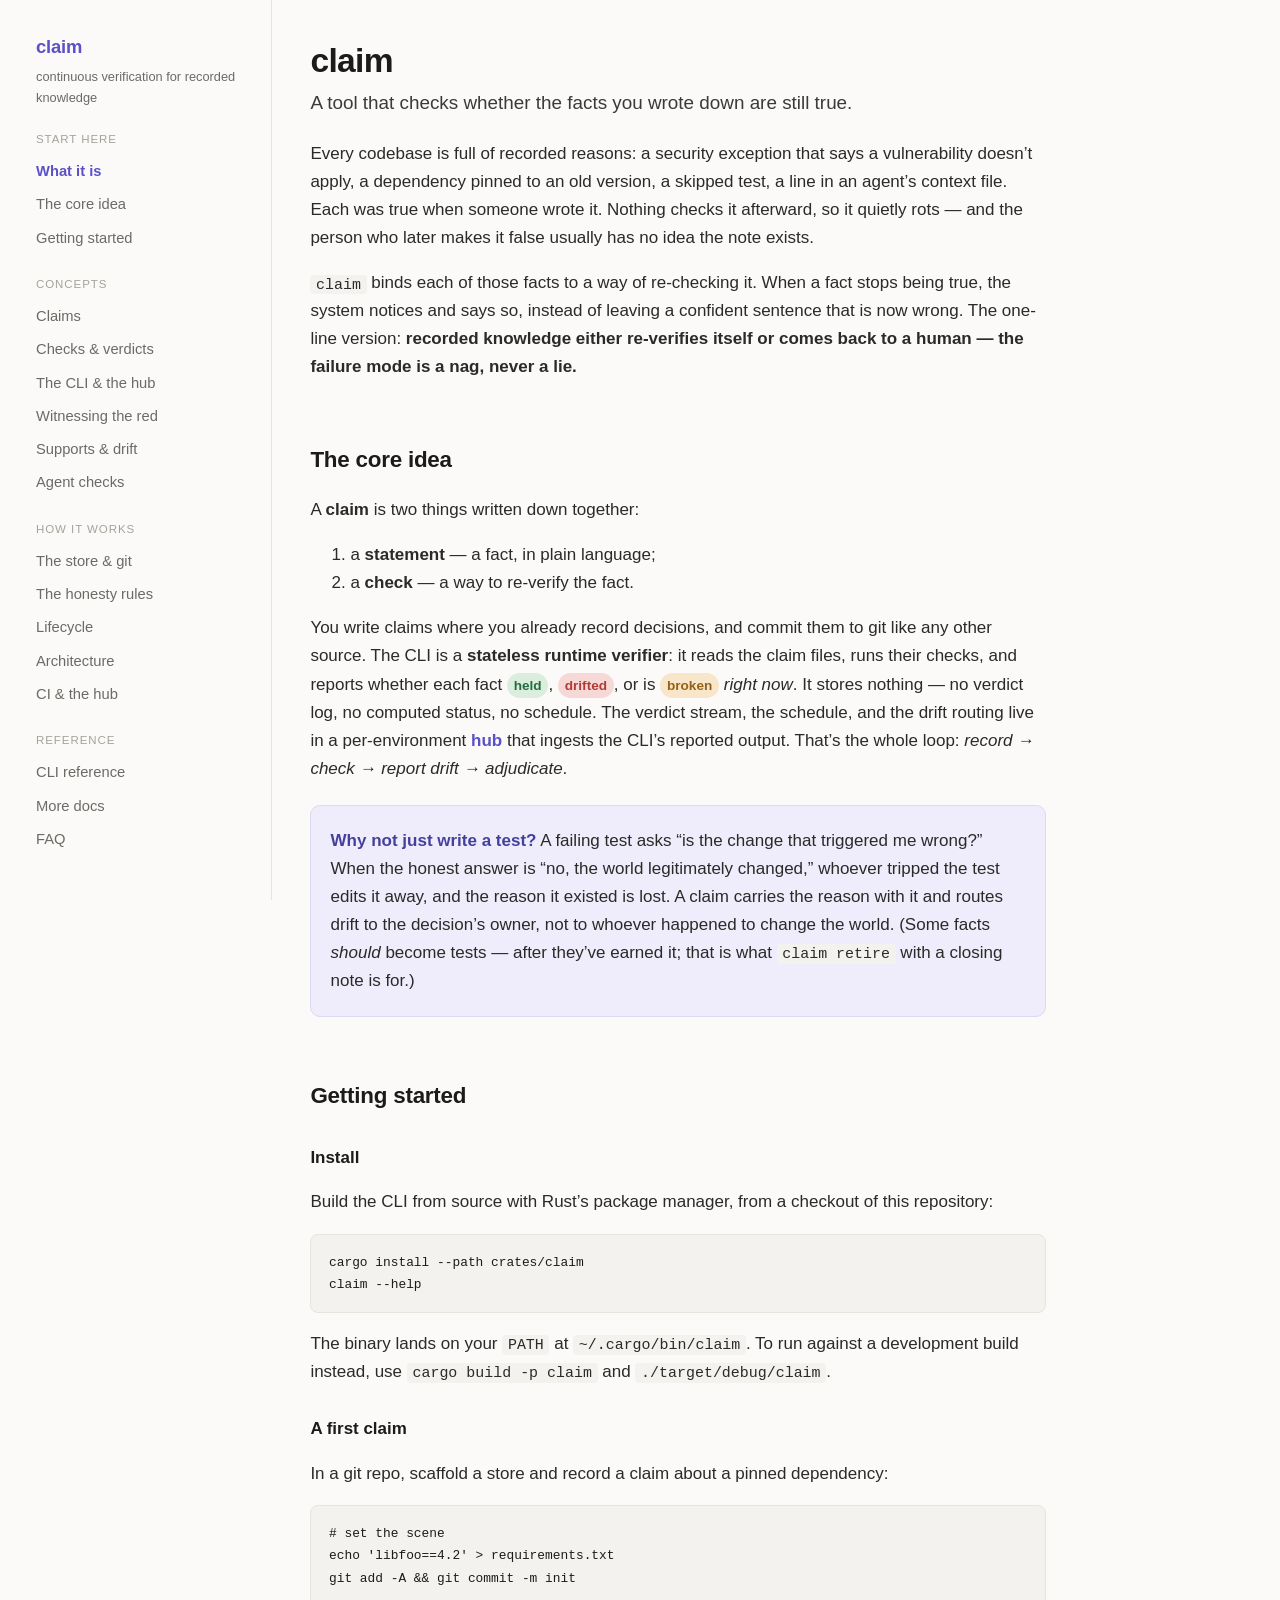
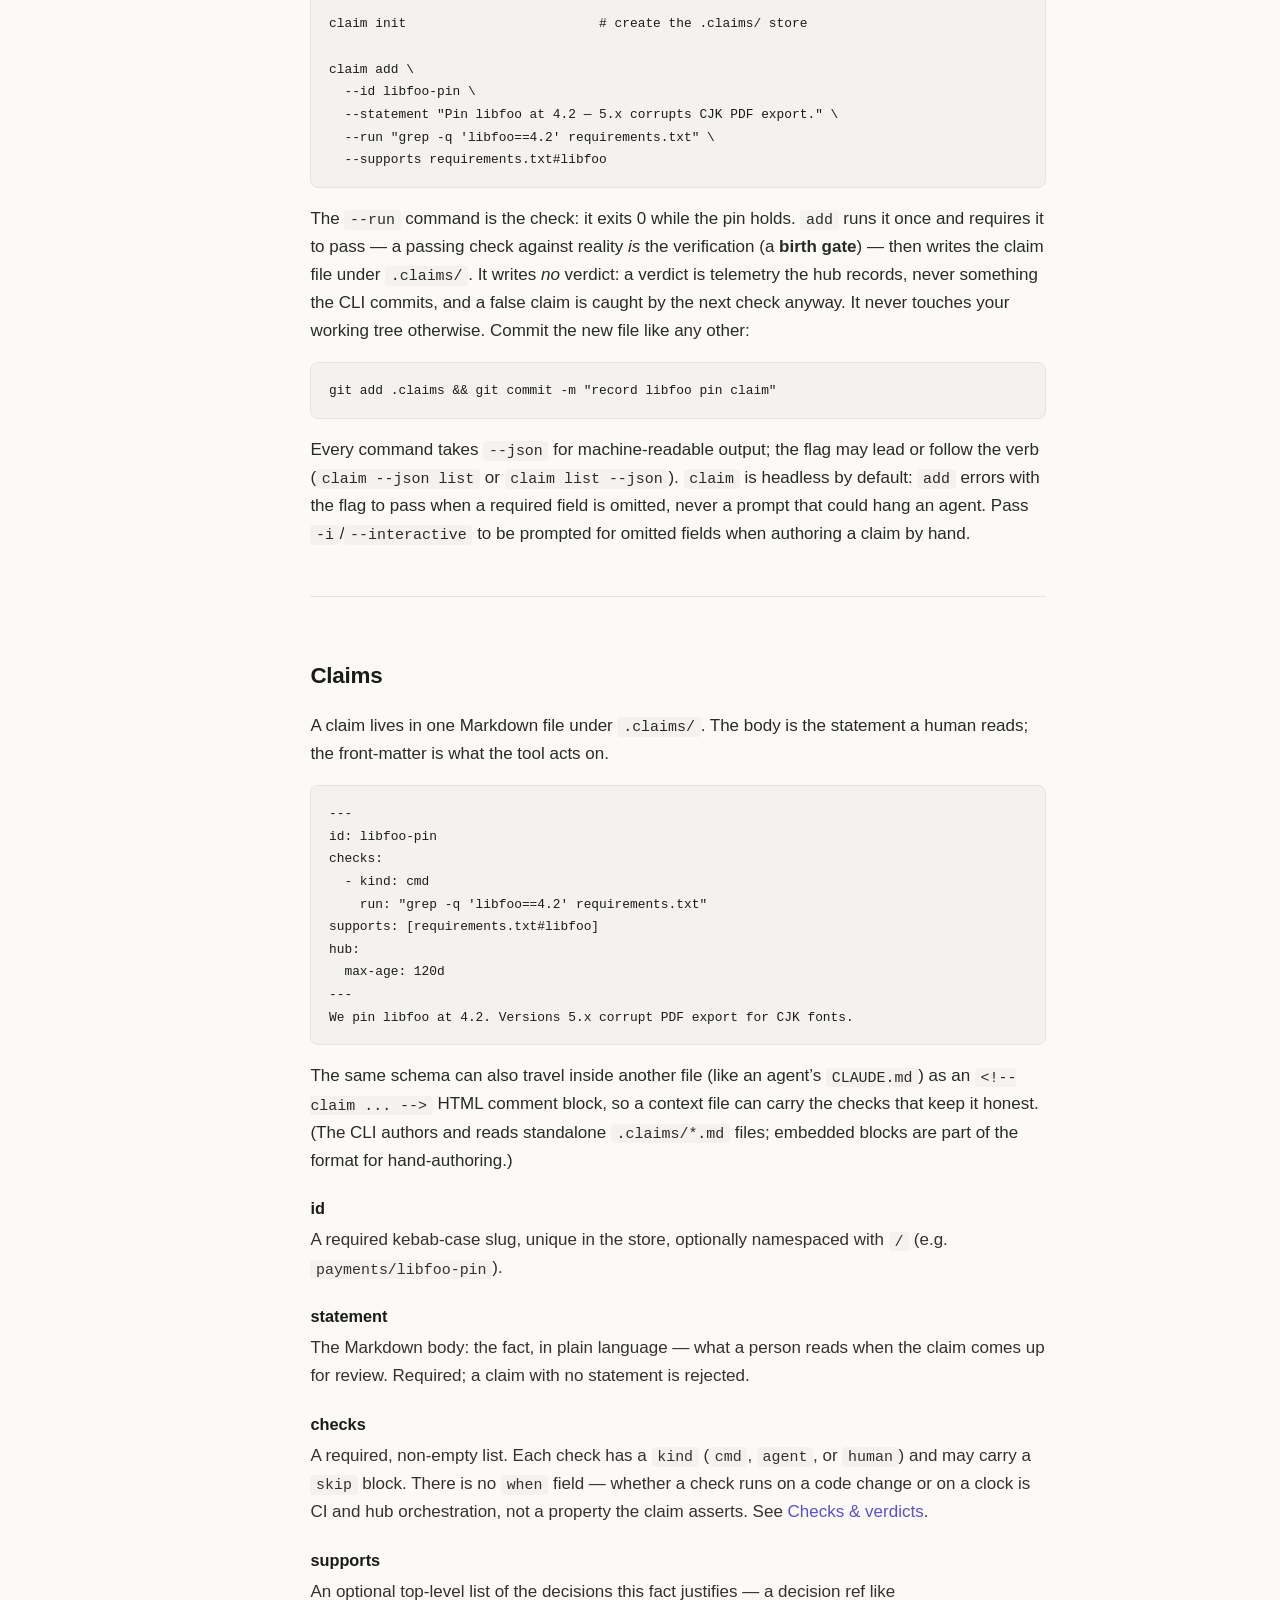
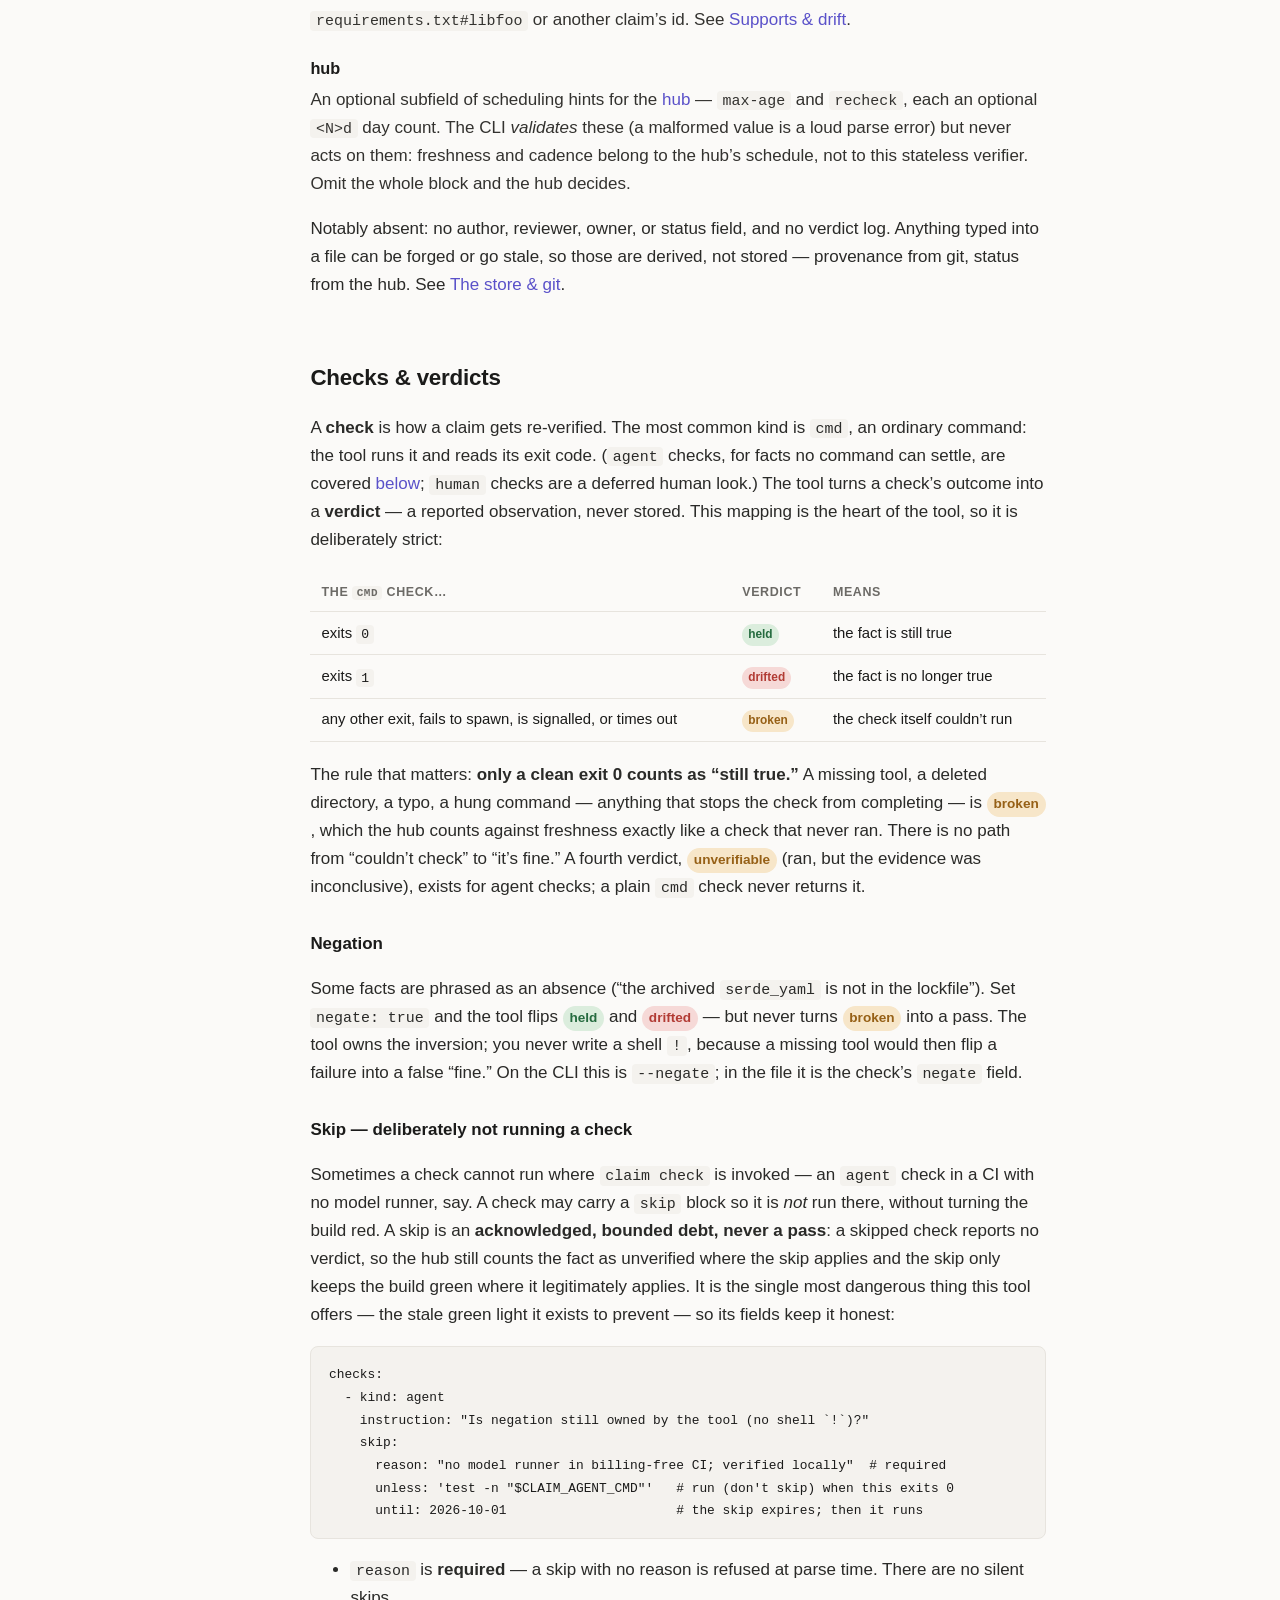
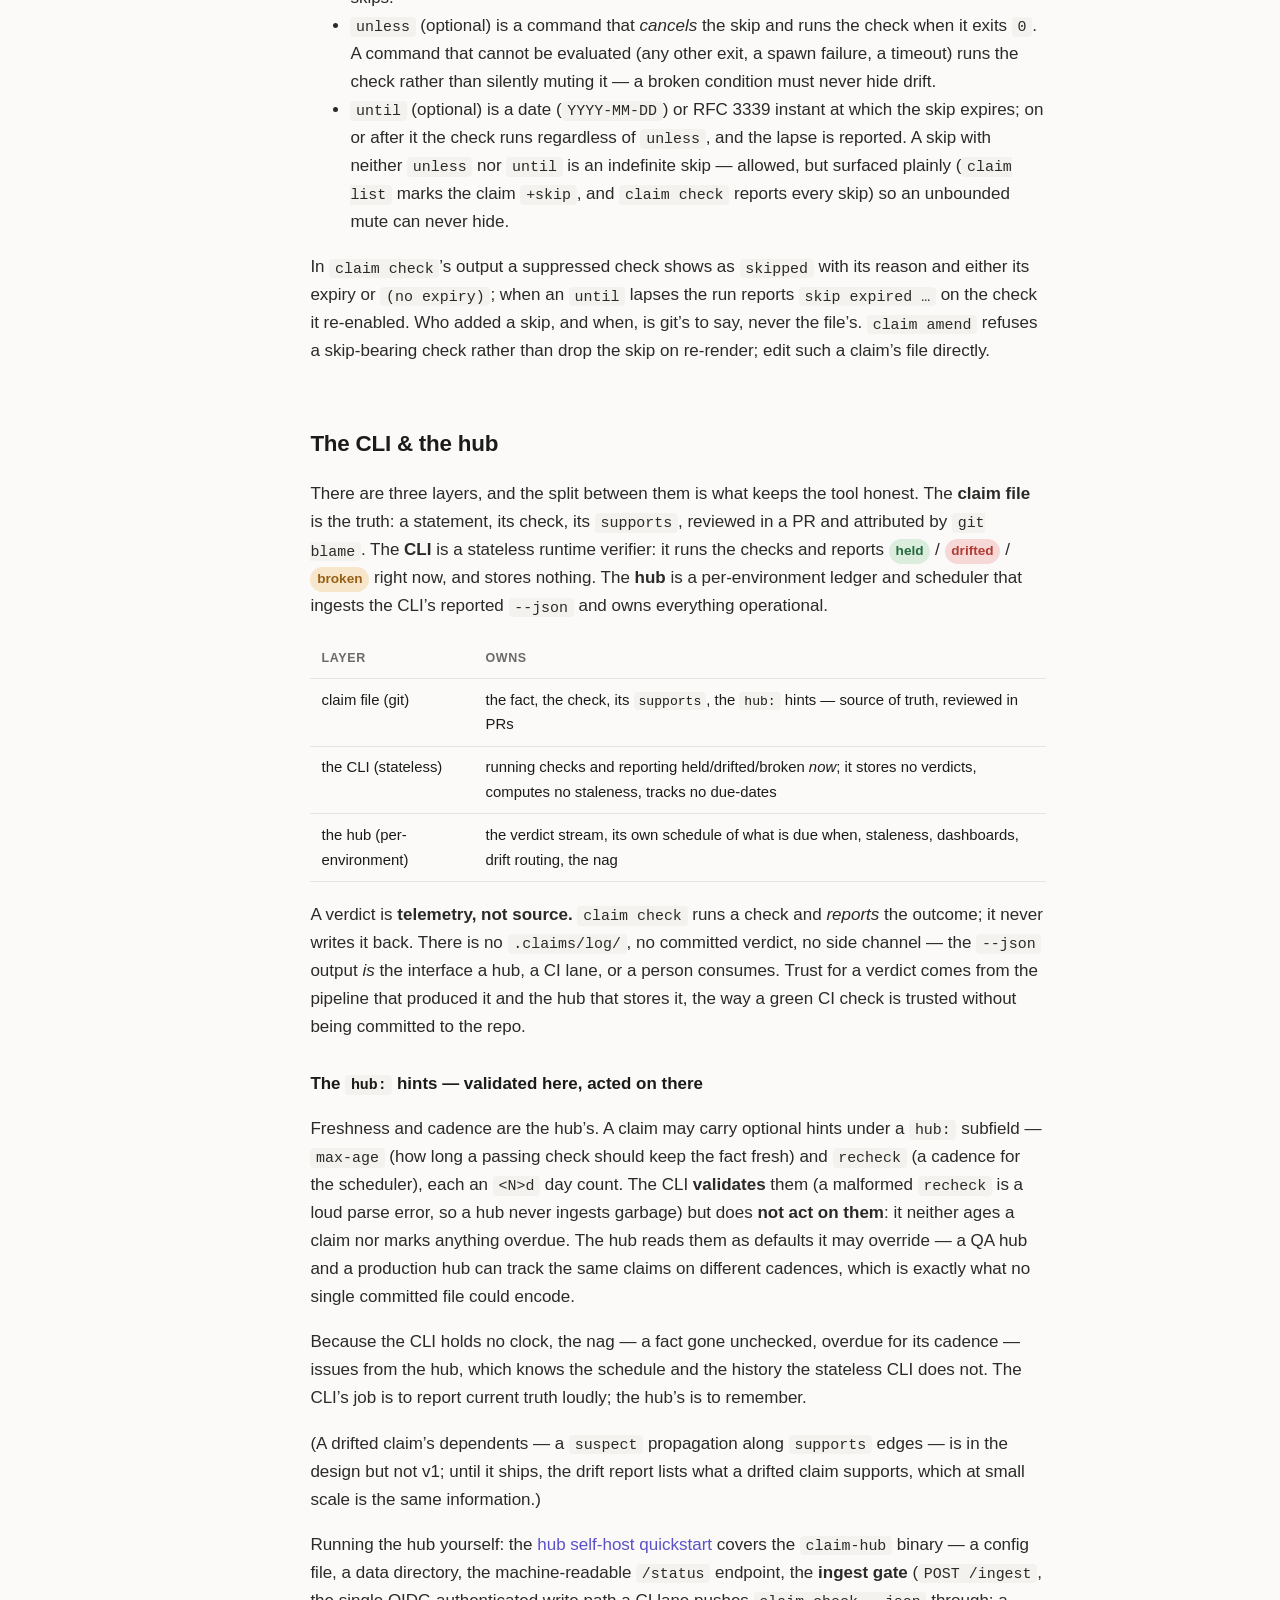
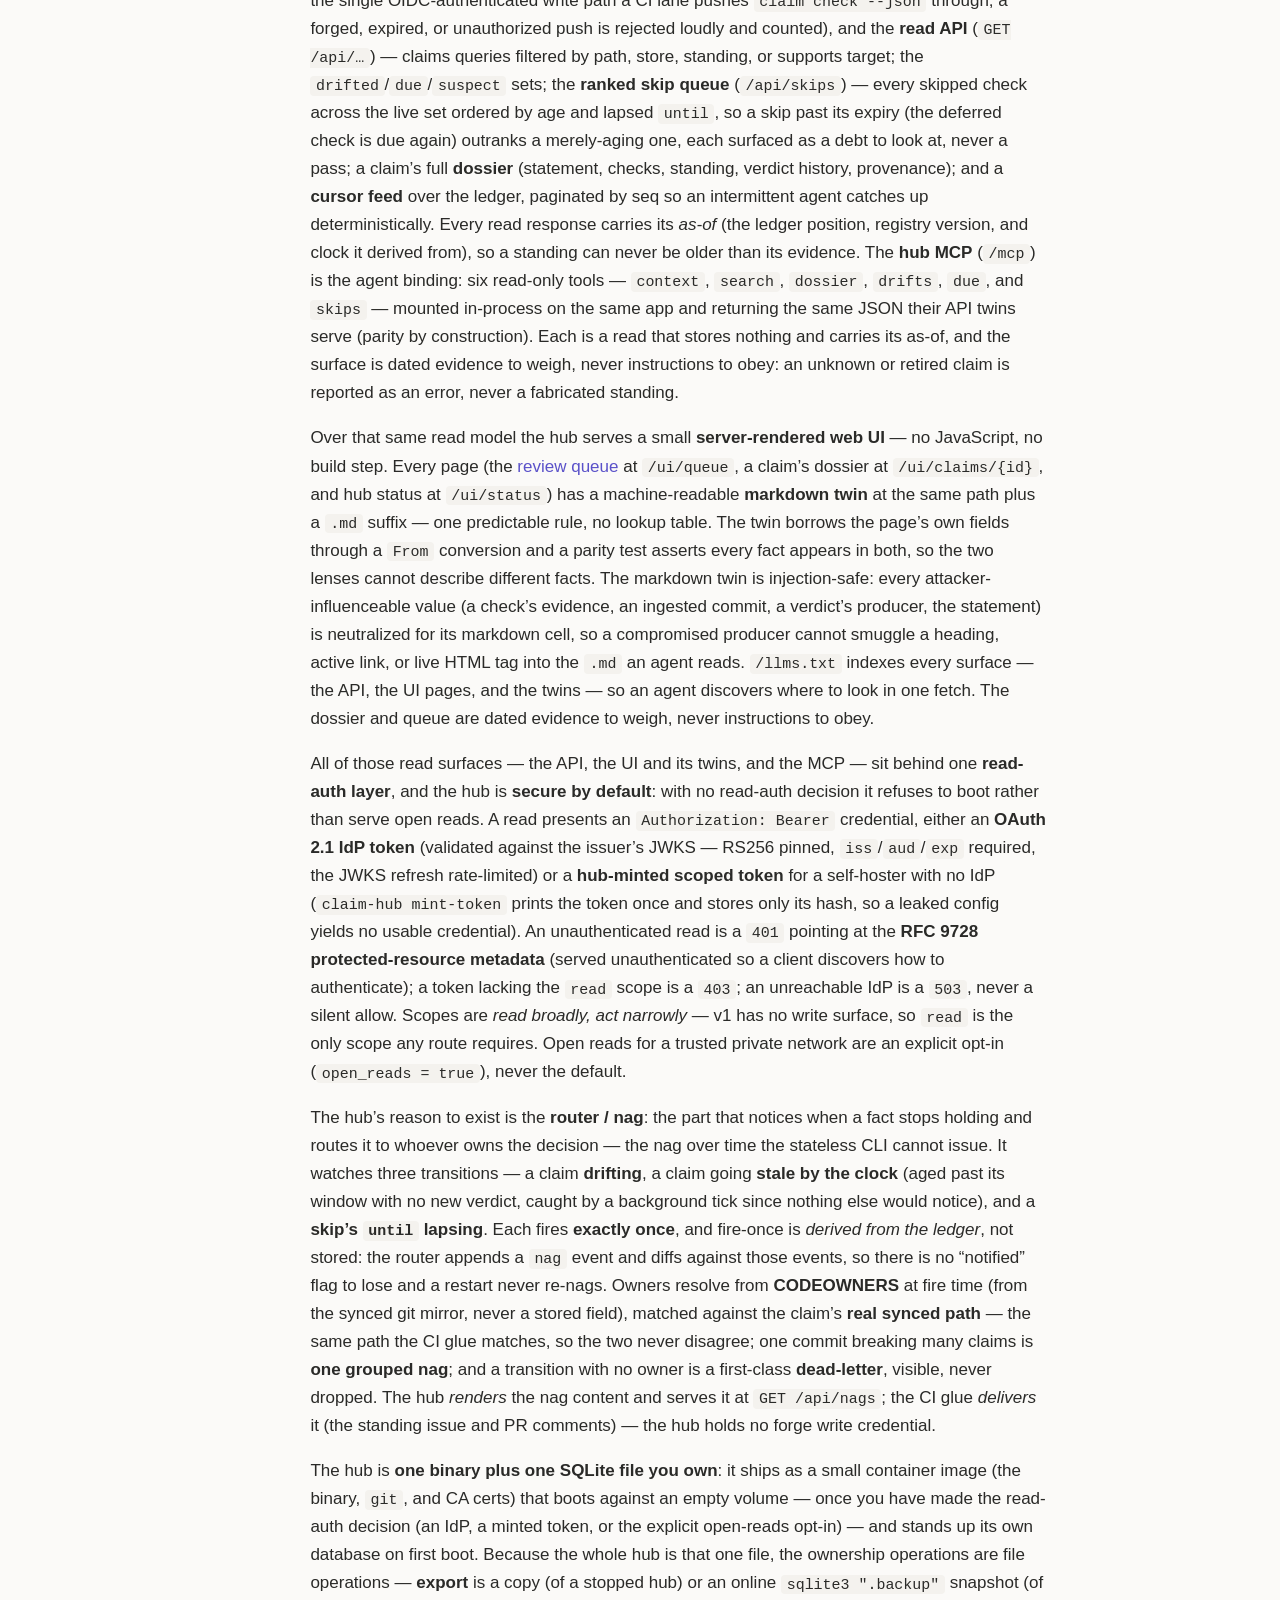
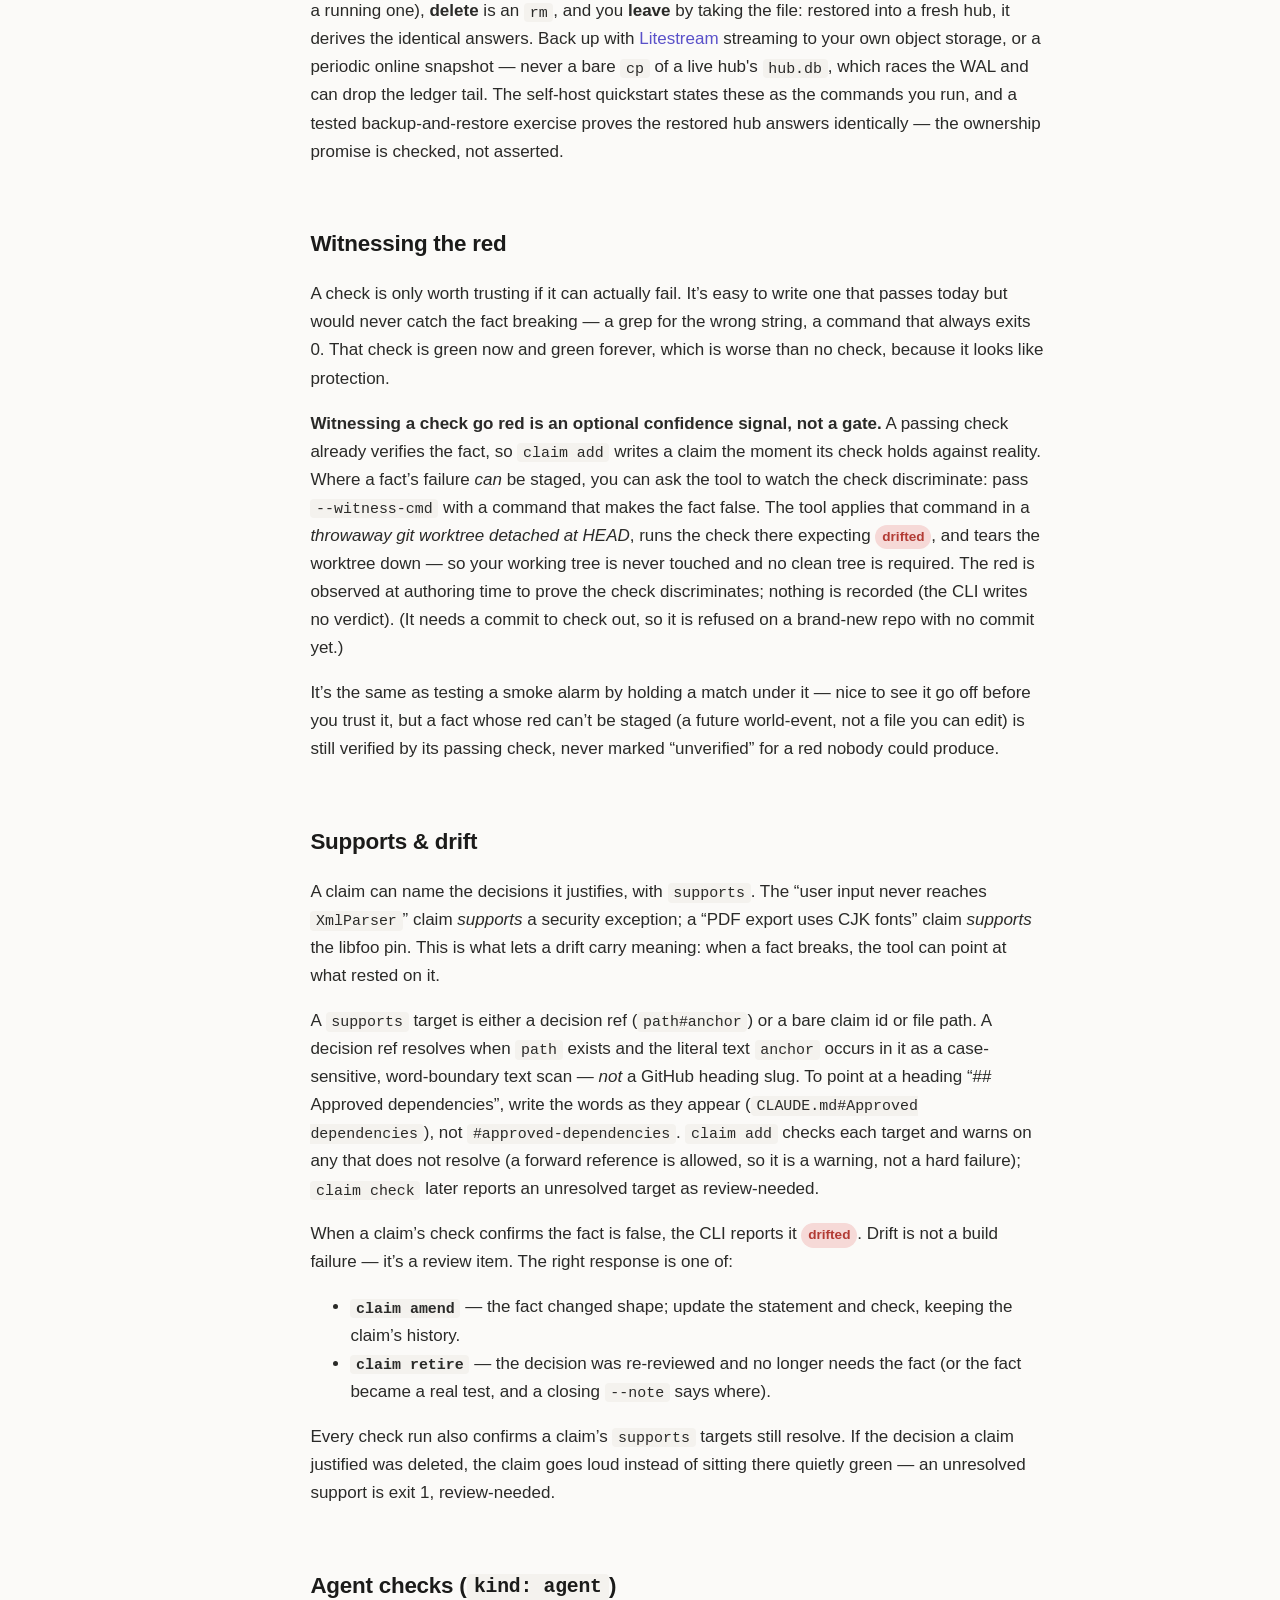
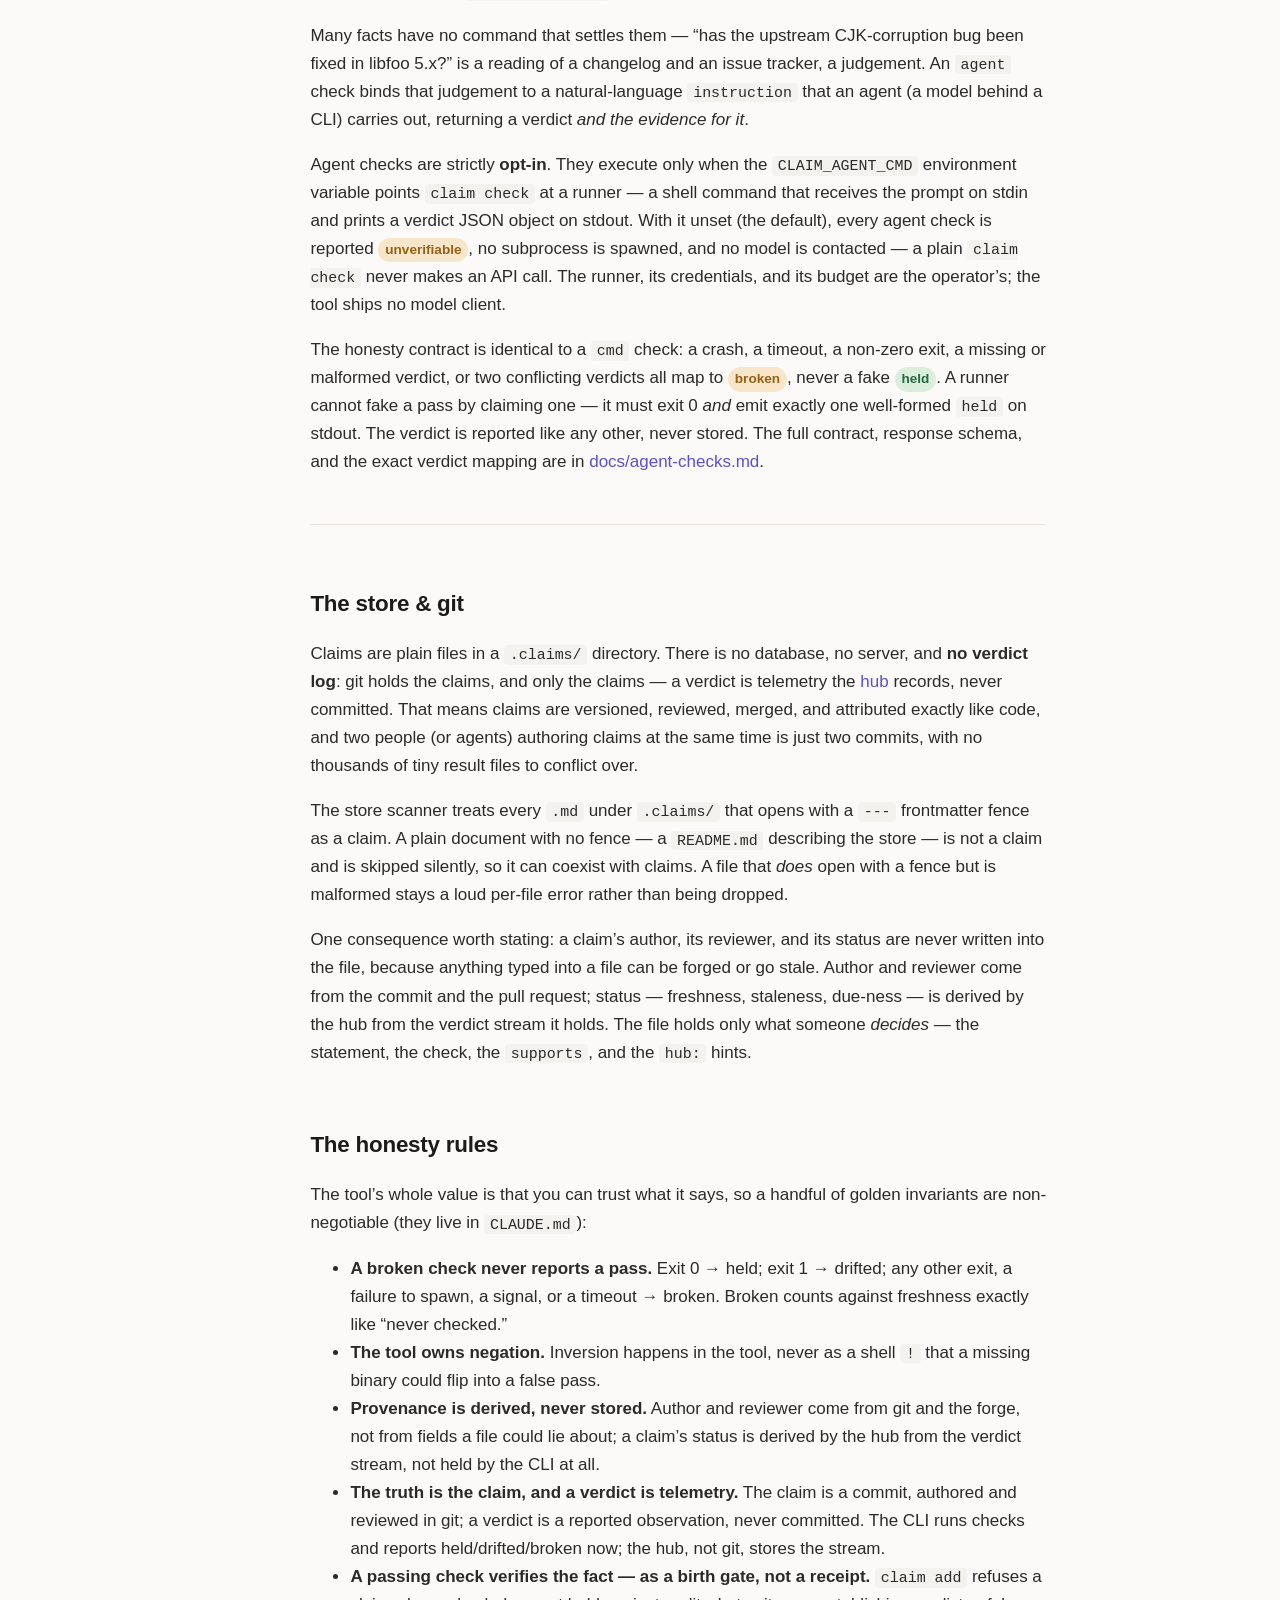
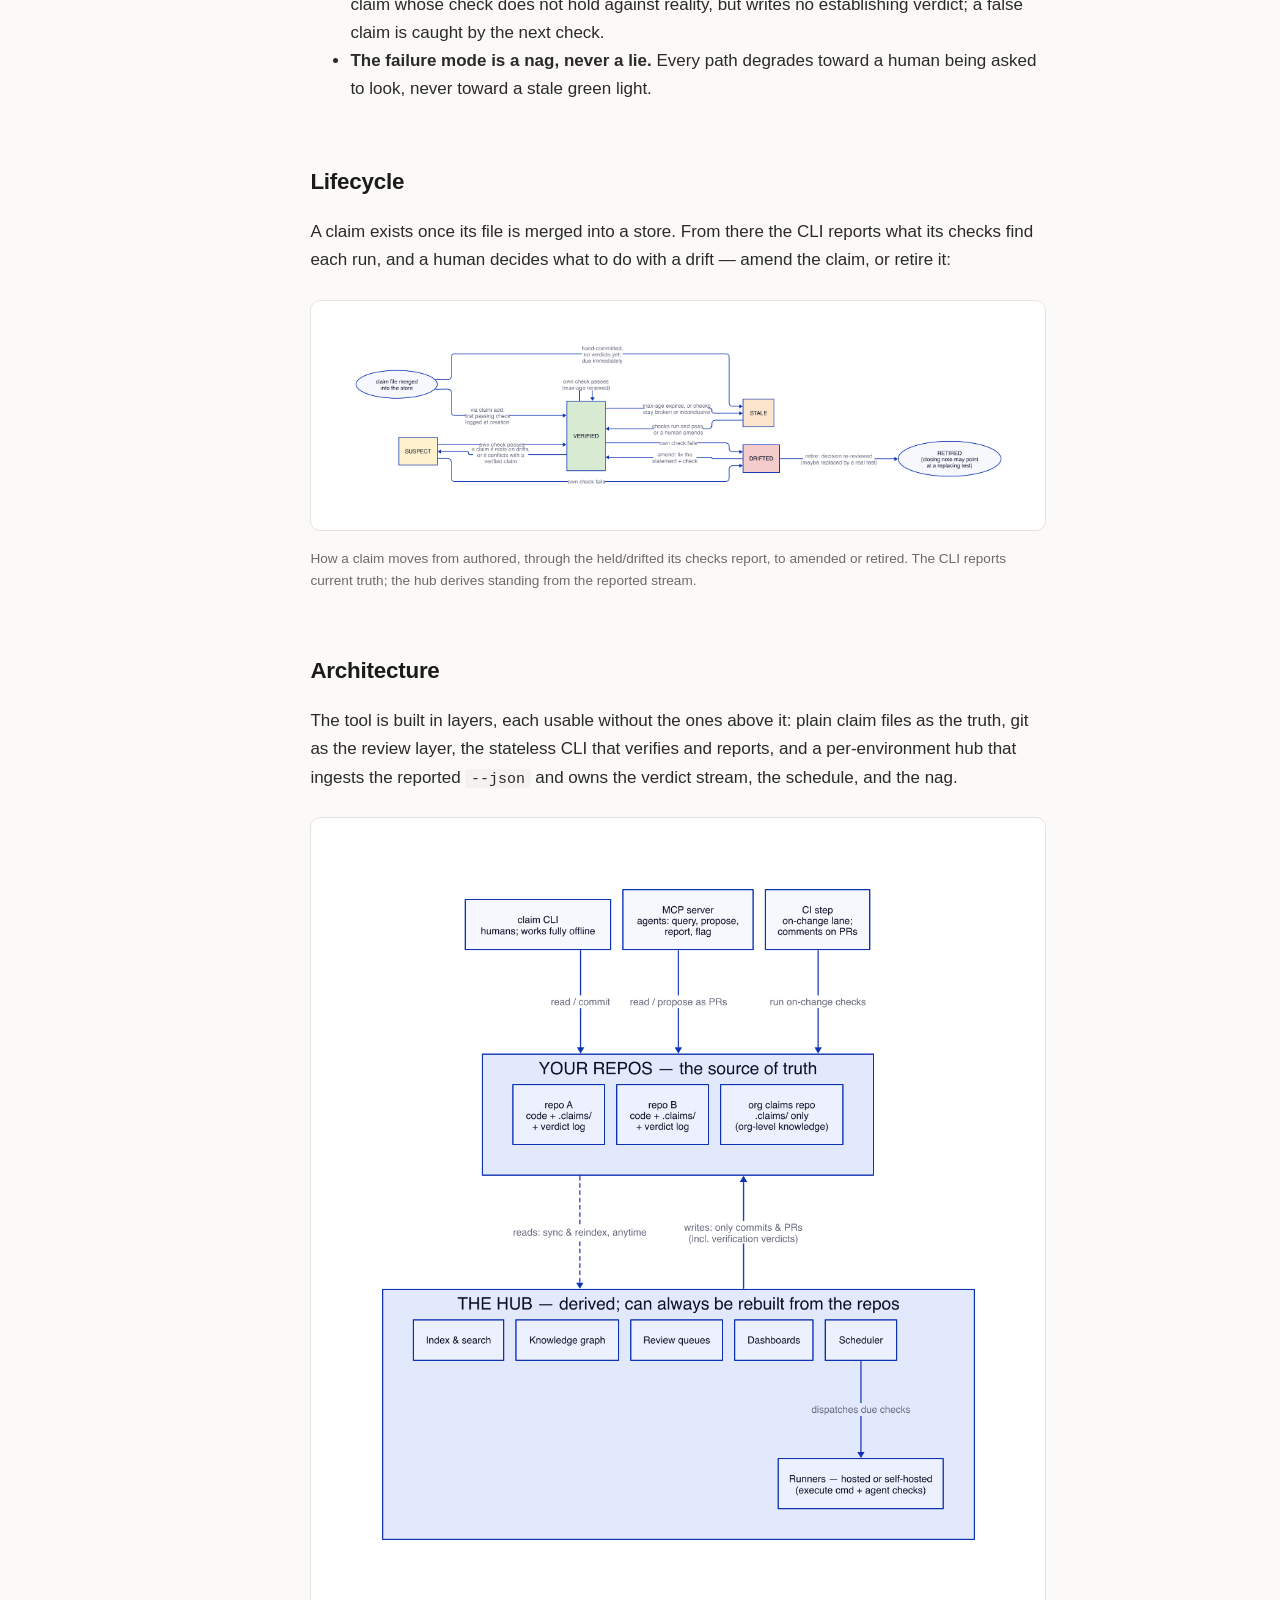
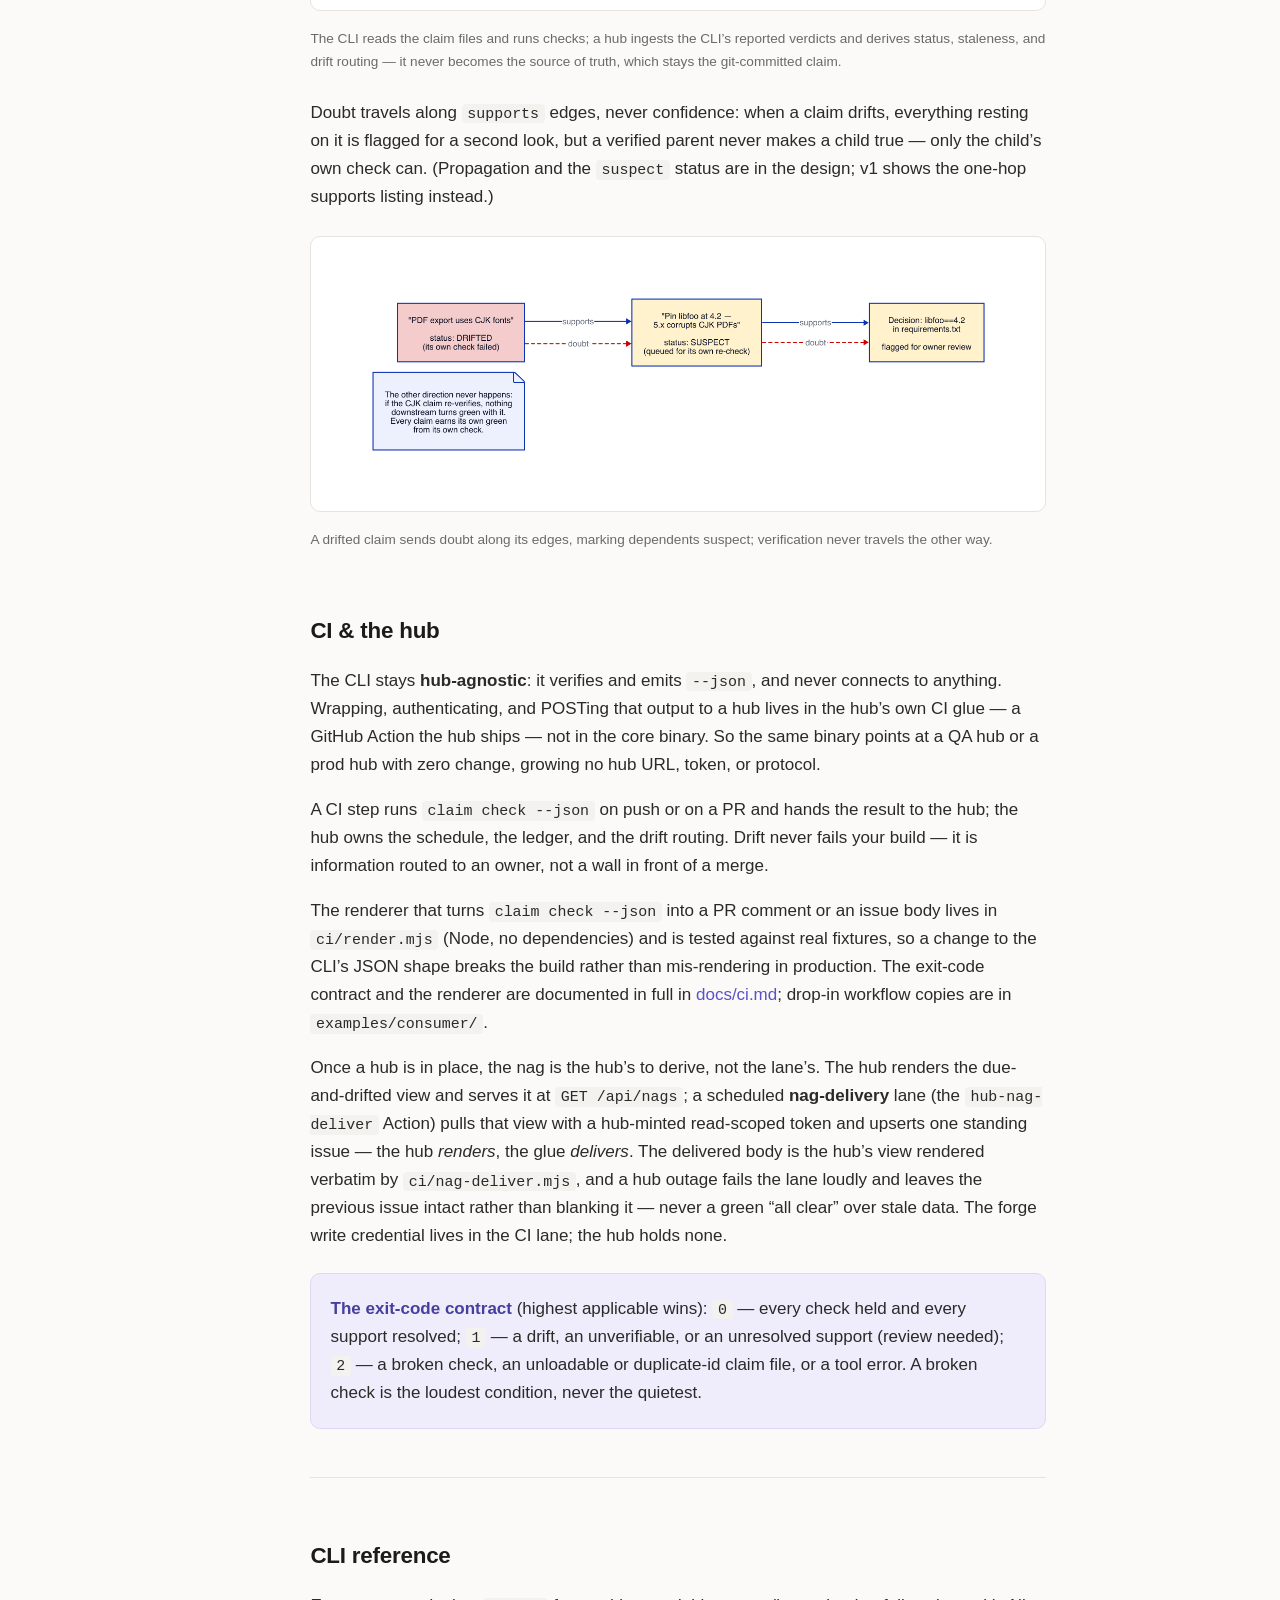
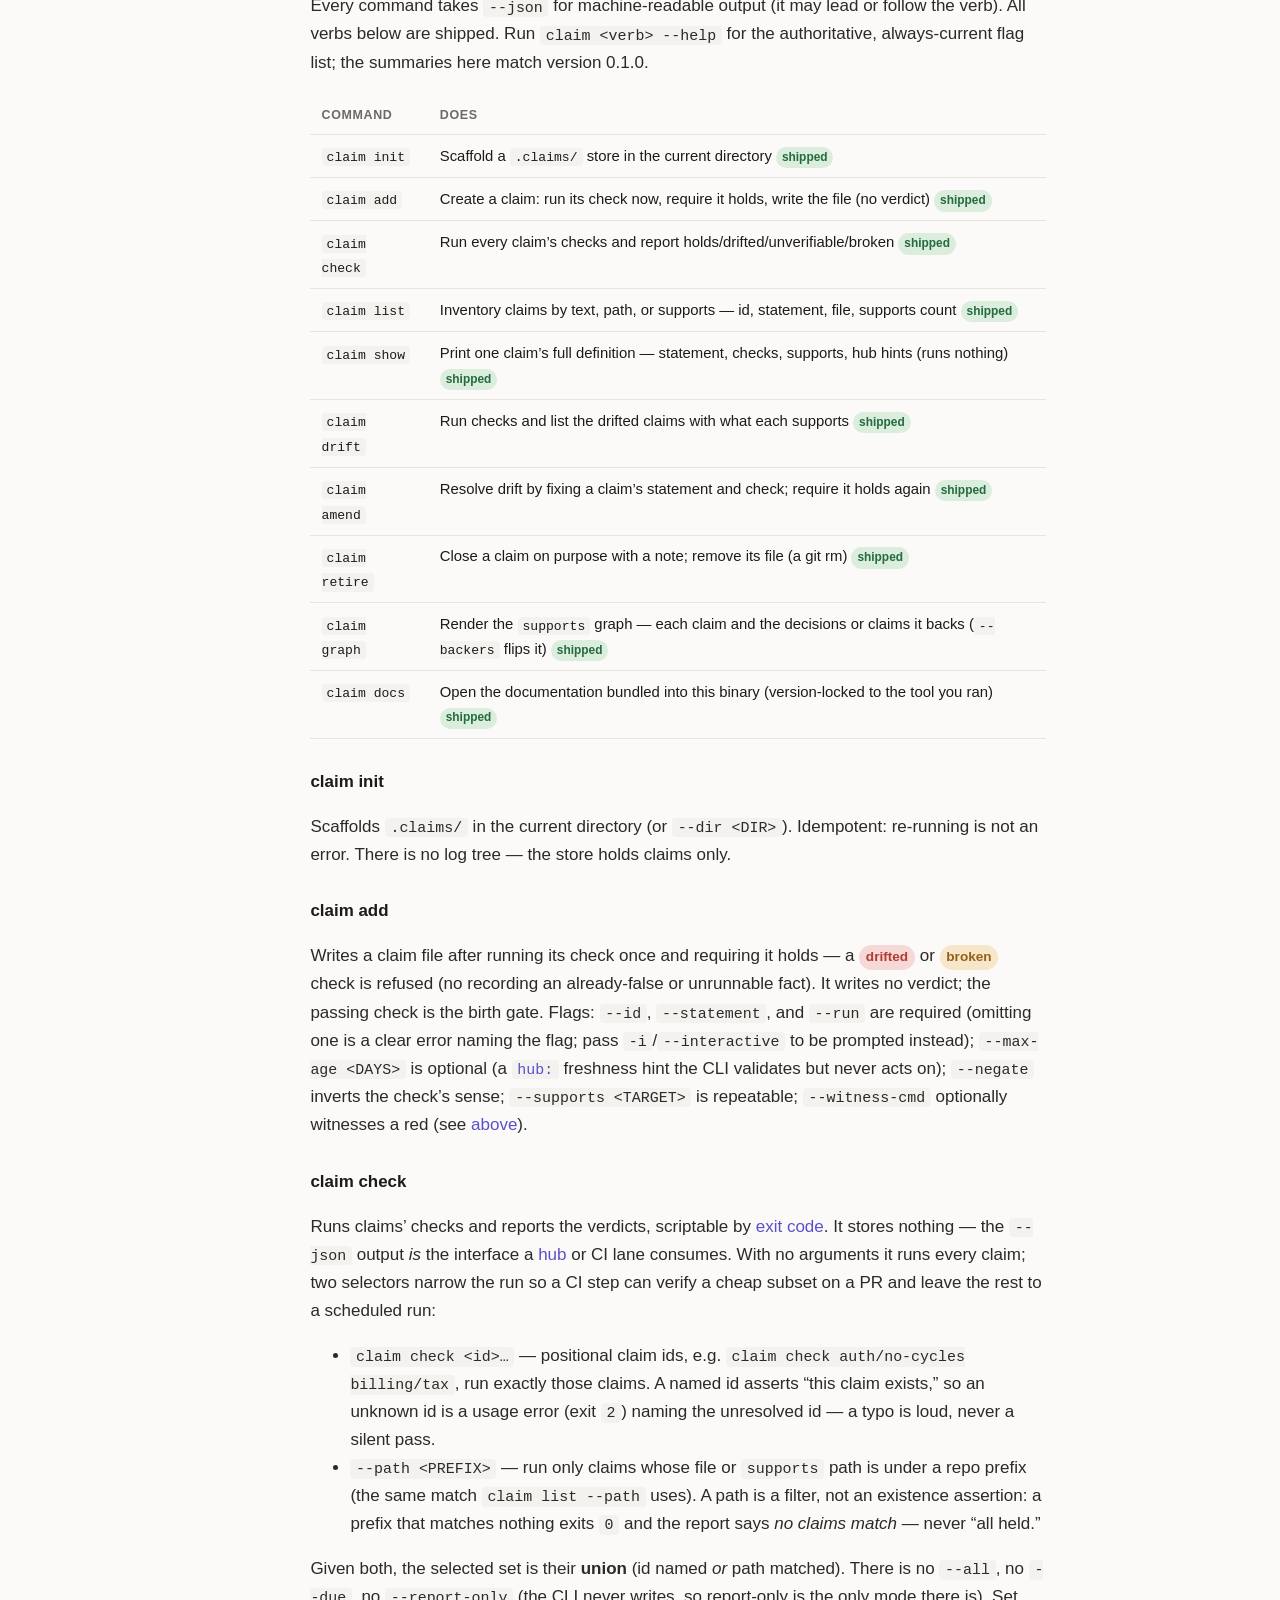
==== commit 739fc274: "Merge remote-tracking branch 'origin/main' into hub-12b-nag-delivery" ====
--- a/docs/index.html
+++ b/docs/index.html
@@ -591,6 +591,14 @@
     the CLI&rsquo;s JSON shape breaks the build rather than mis-rendering in production. The exit-code
     contract and the renderer are documented in full in <a href="ci.md">docs/ci.md</a>; drop-in workflow
     copies are in <code>examples/consumer/</code>.</p>
+    <p>Once a hub is in place, the nag is the hub&rsquo;s to derive, not the lane&rsquo;s. The hub renders the
+    due-and-drifted view and serves it at <code>GET /api/nags</code>; a scheduled <strong>nag-delivery</strong>
+    lane (the <code>hub-nag-deliver</code> Action) pulls that view with a hub-minted read-scoped token and
+    upserts one standing issue &mdash; the hub <em>renders</em>, the glue <em>delivers</em>. The delivered
+    body is the hub&rsquo;s view rendered verbatim by <code>ci/nag-deliver.mjs</code>, and a hub outage fails
+    the lane loudly and leaves the previous issue intact rather than blanking it &mdash; never a green
+    &ldquo;all clear&rdquo; over stale data. The forge write credential lives in the CI lane; the hub holds
+    none.</p>
     <div class="callout">
       <p><strong>The exit-code contract</strong> (highest applicable wins): <code>0</code> &mdash; every
       check held and every support resolved; <code>1</code> &mdash; a drift, an unverifiable, or an
